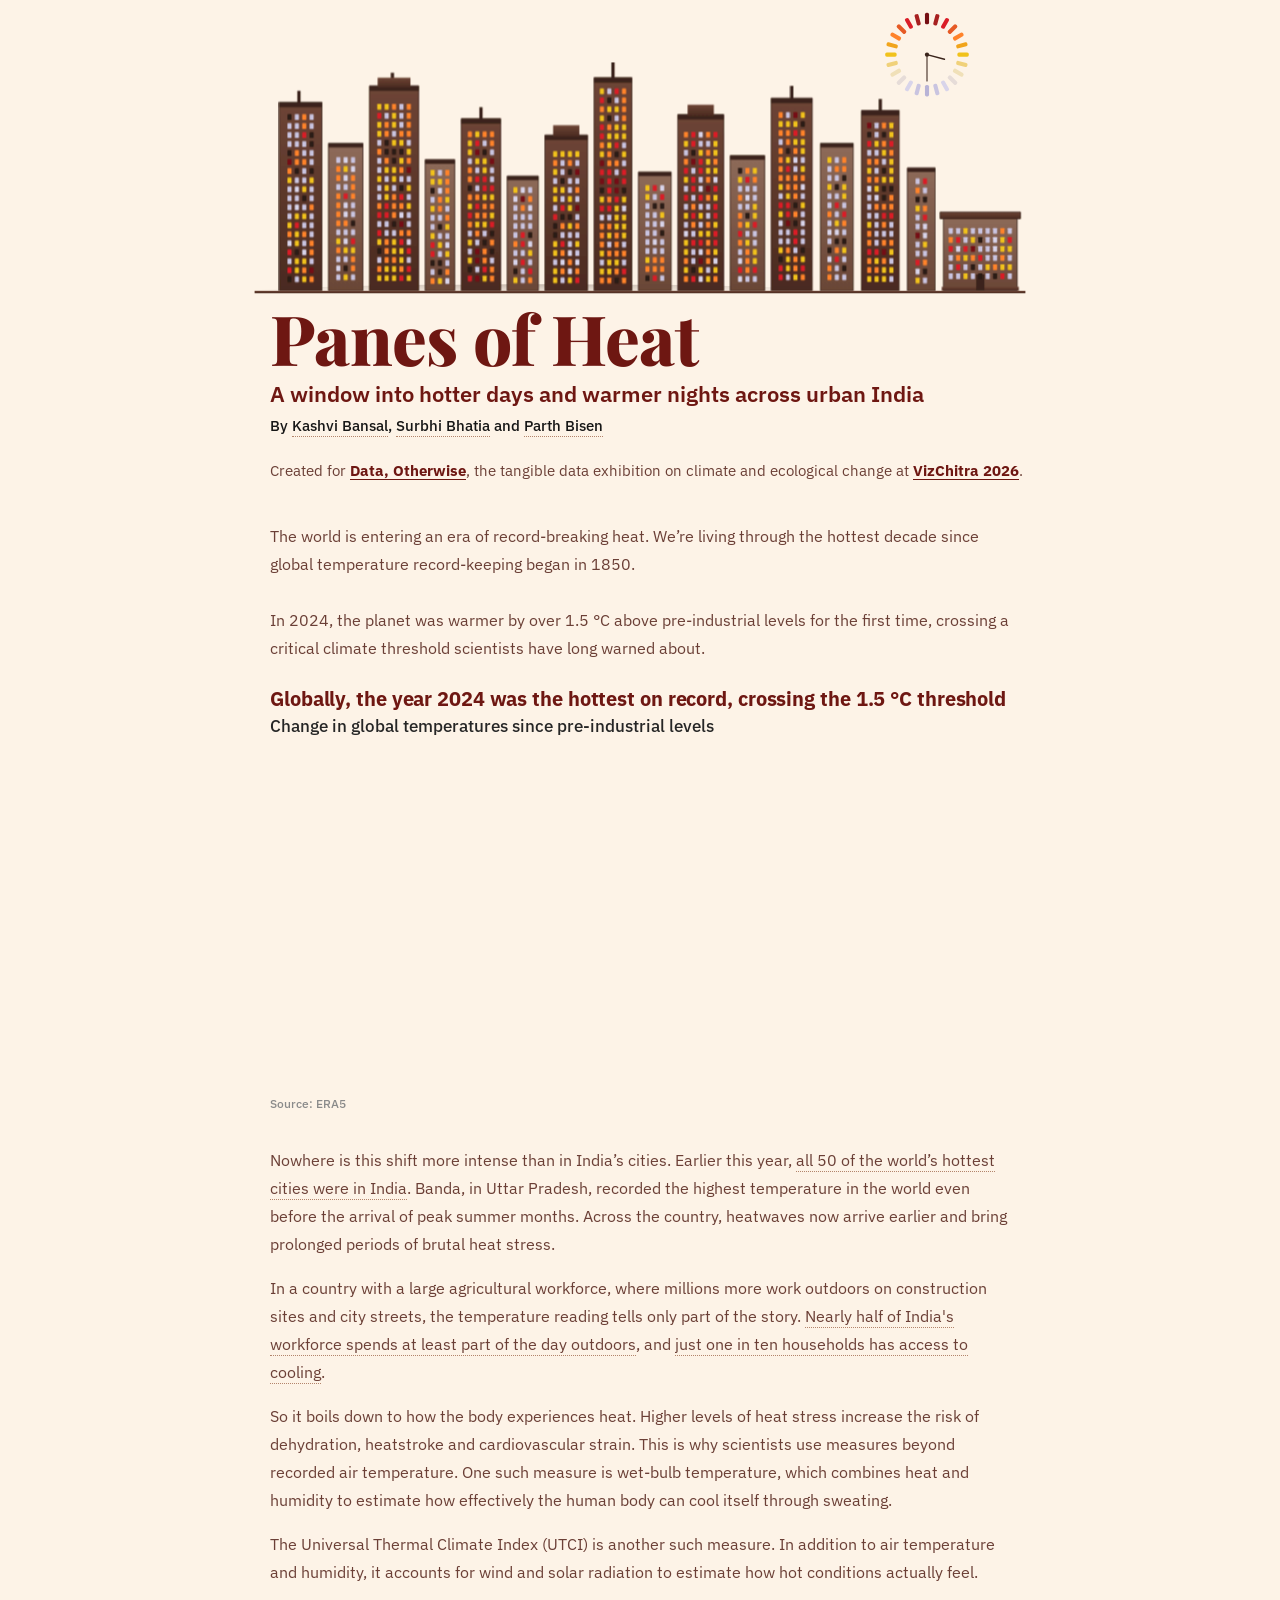
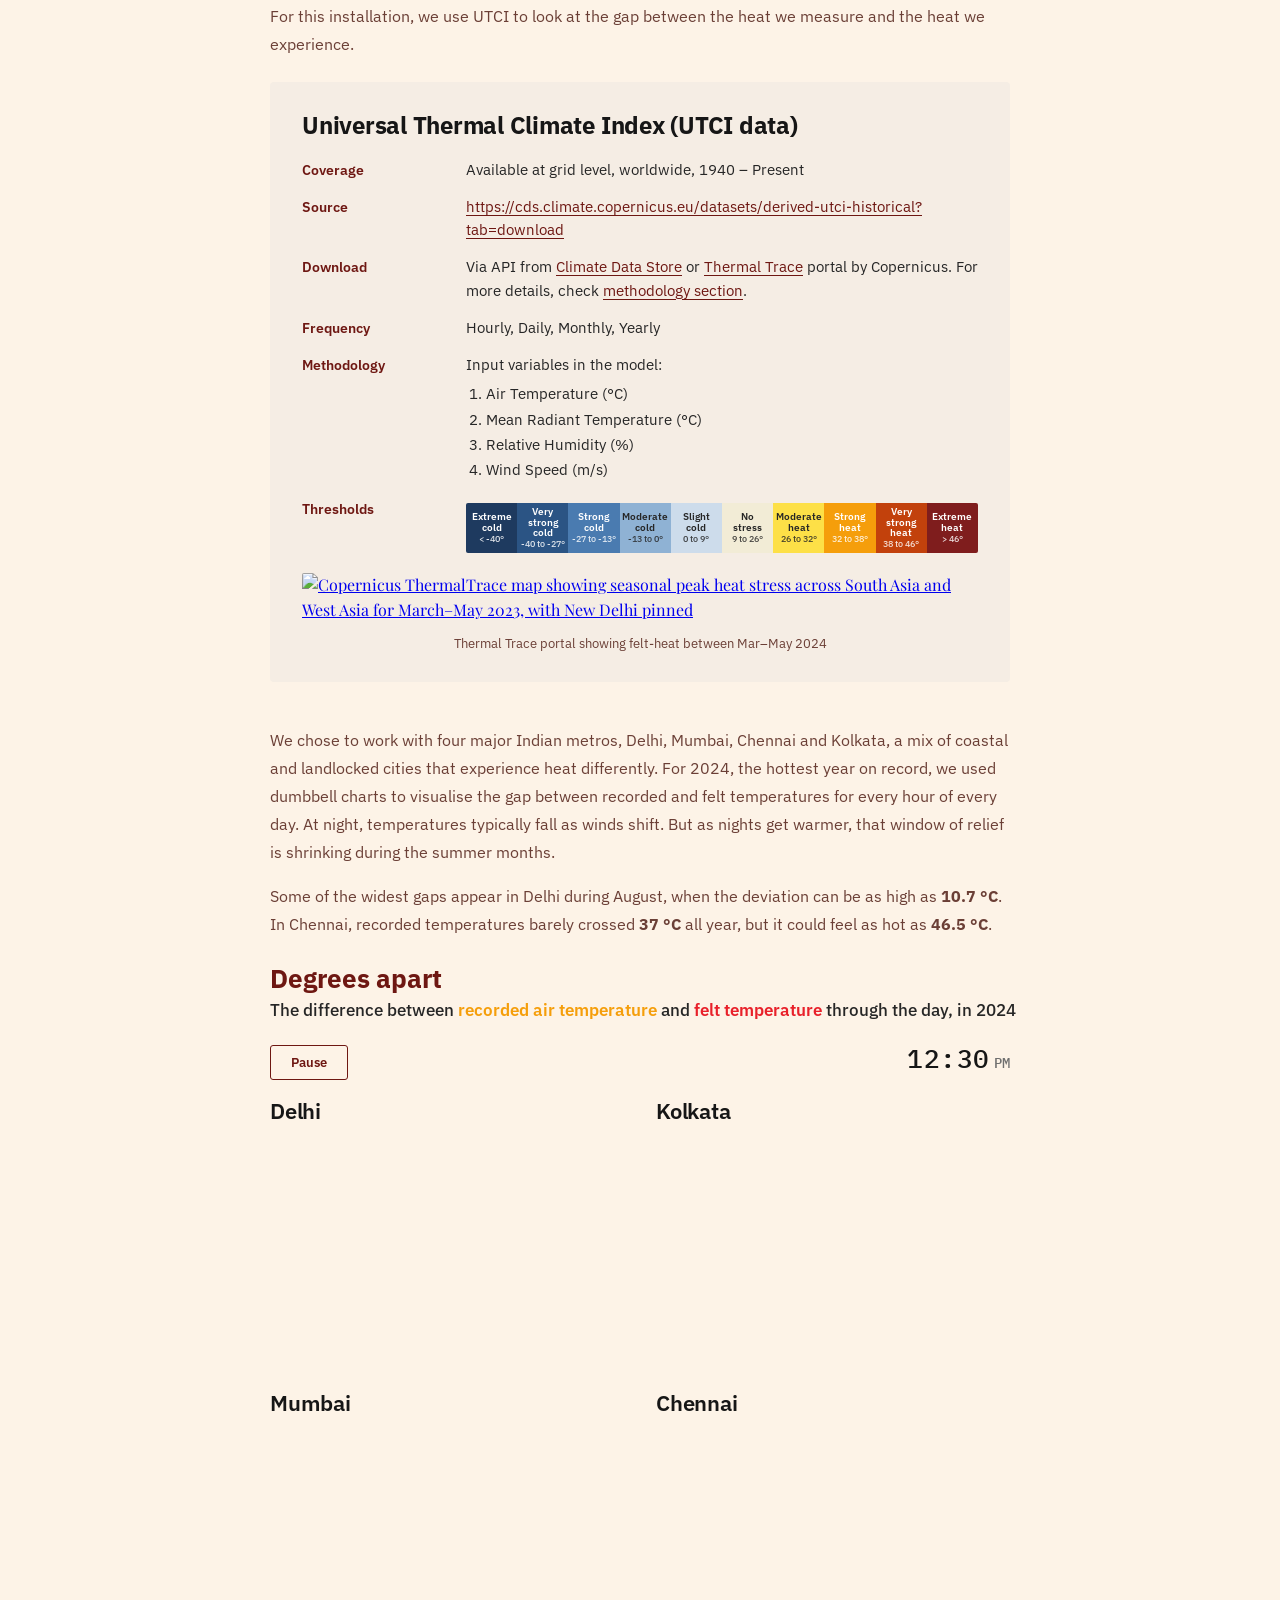
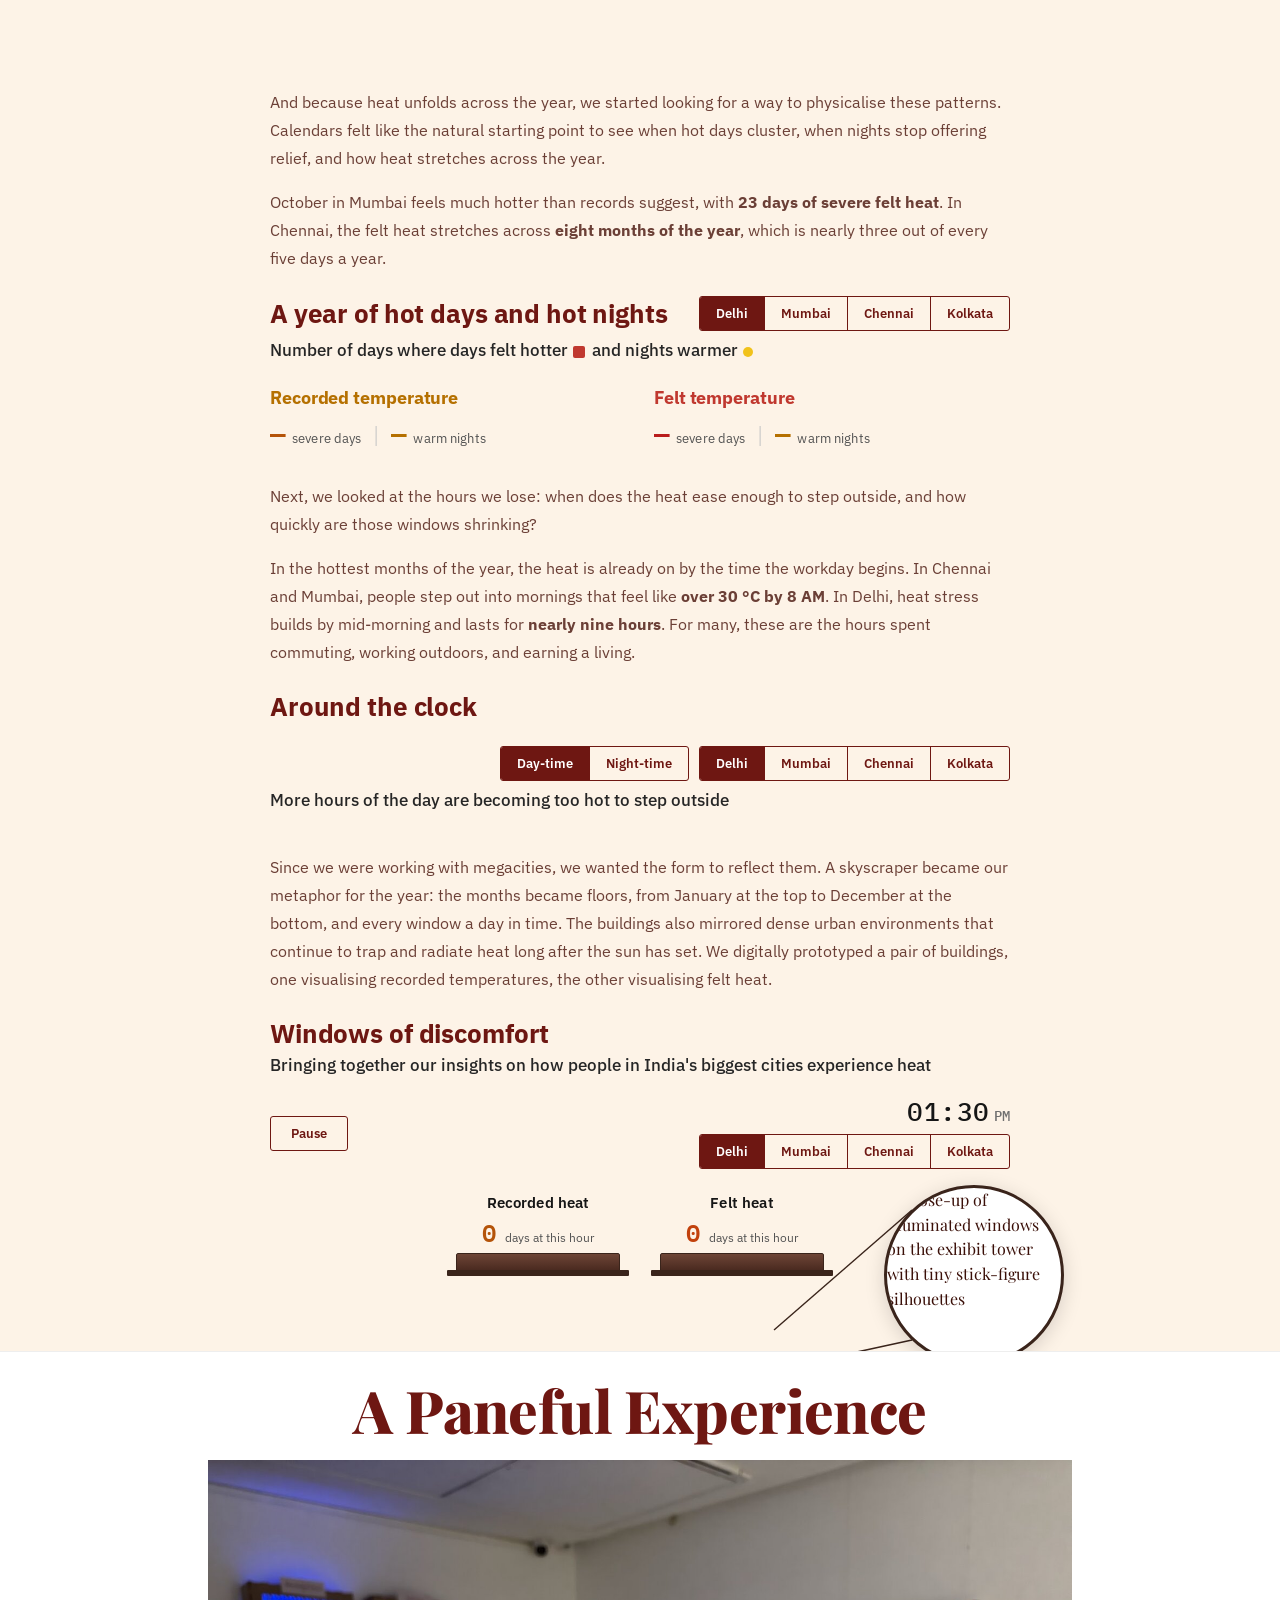
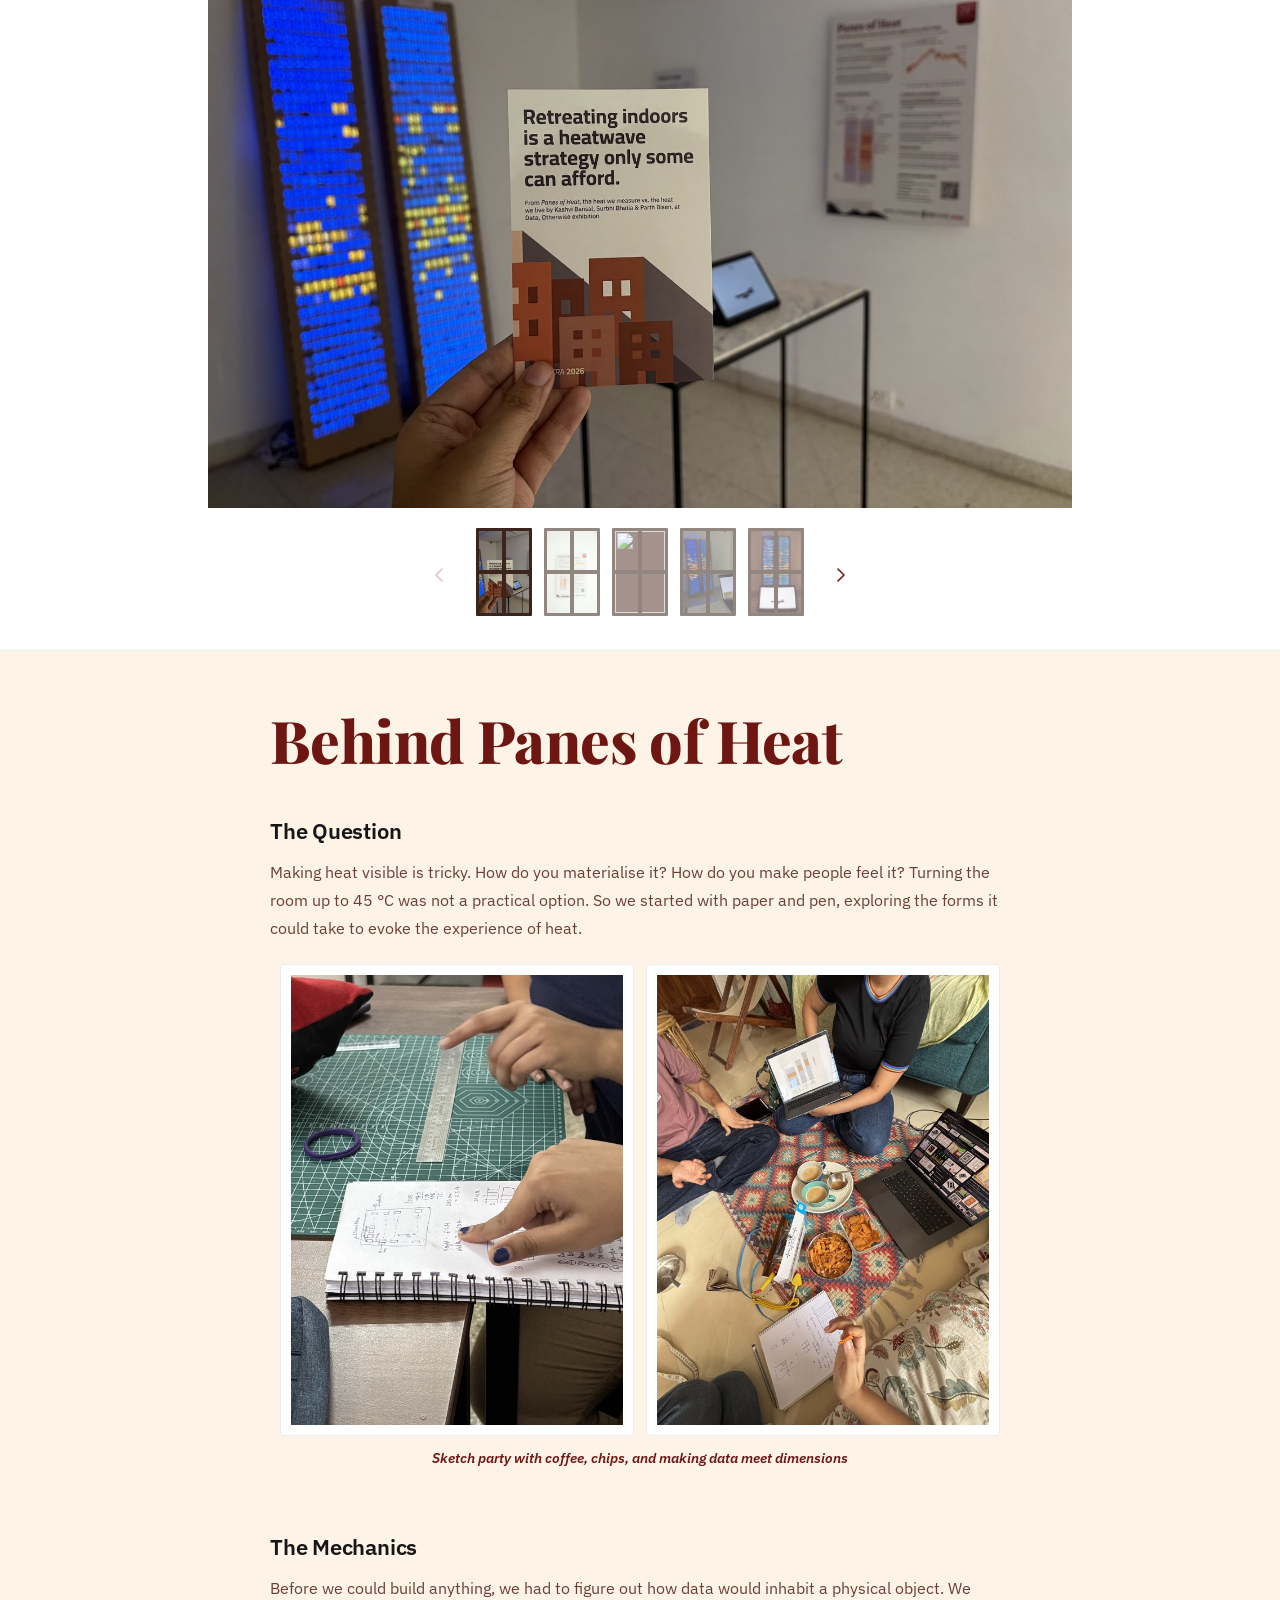
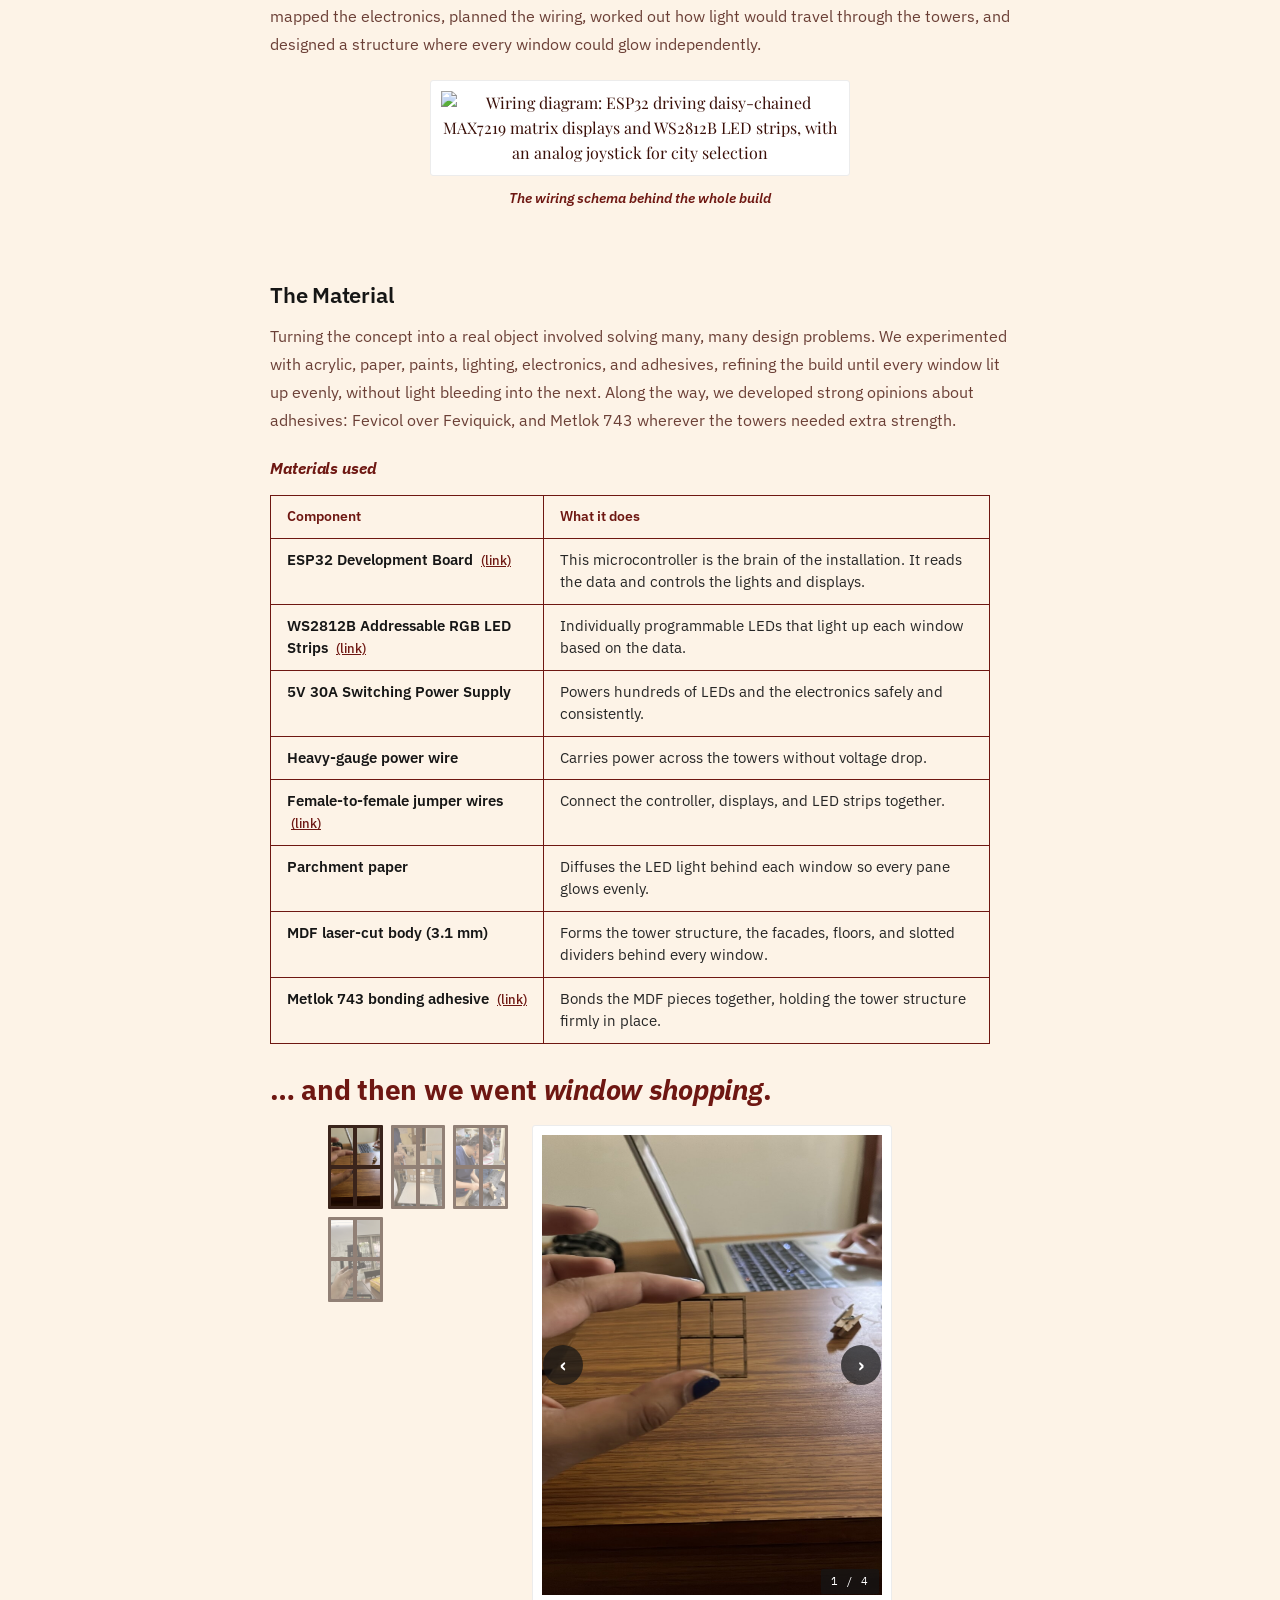
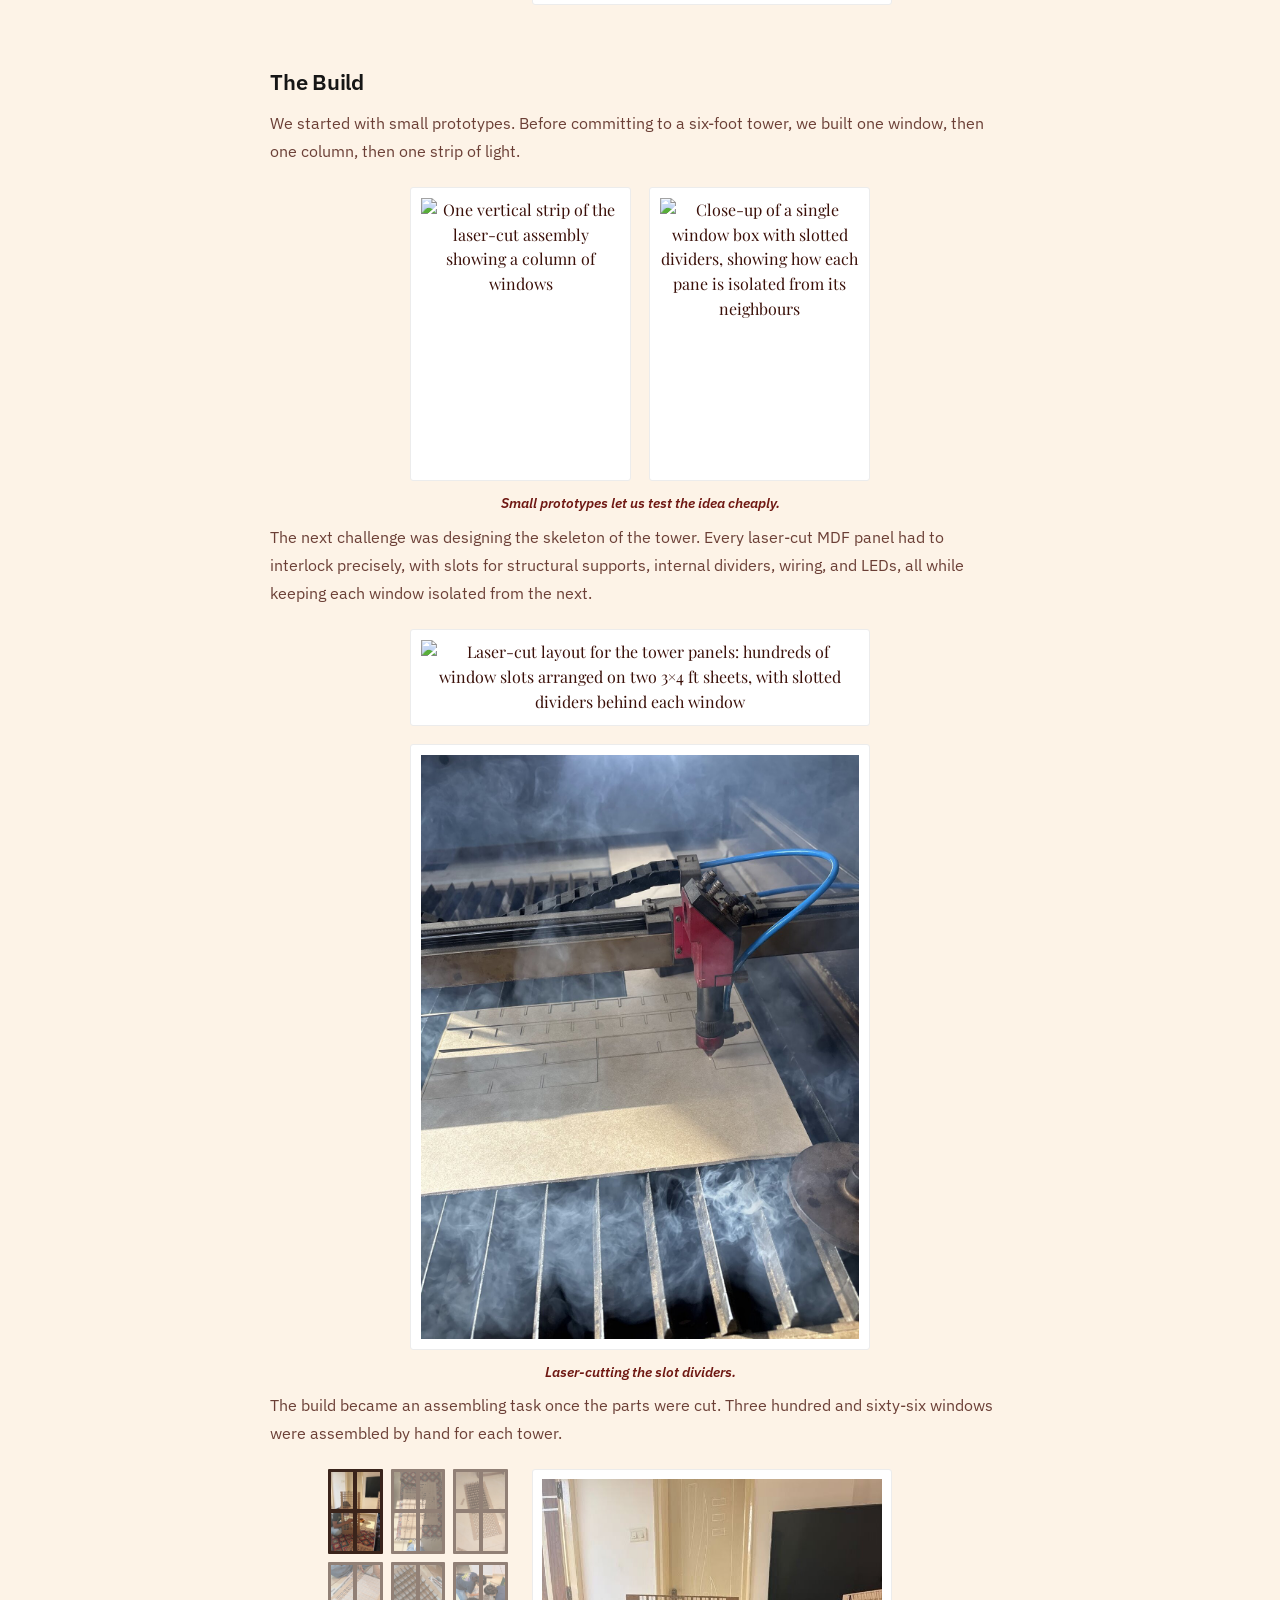
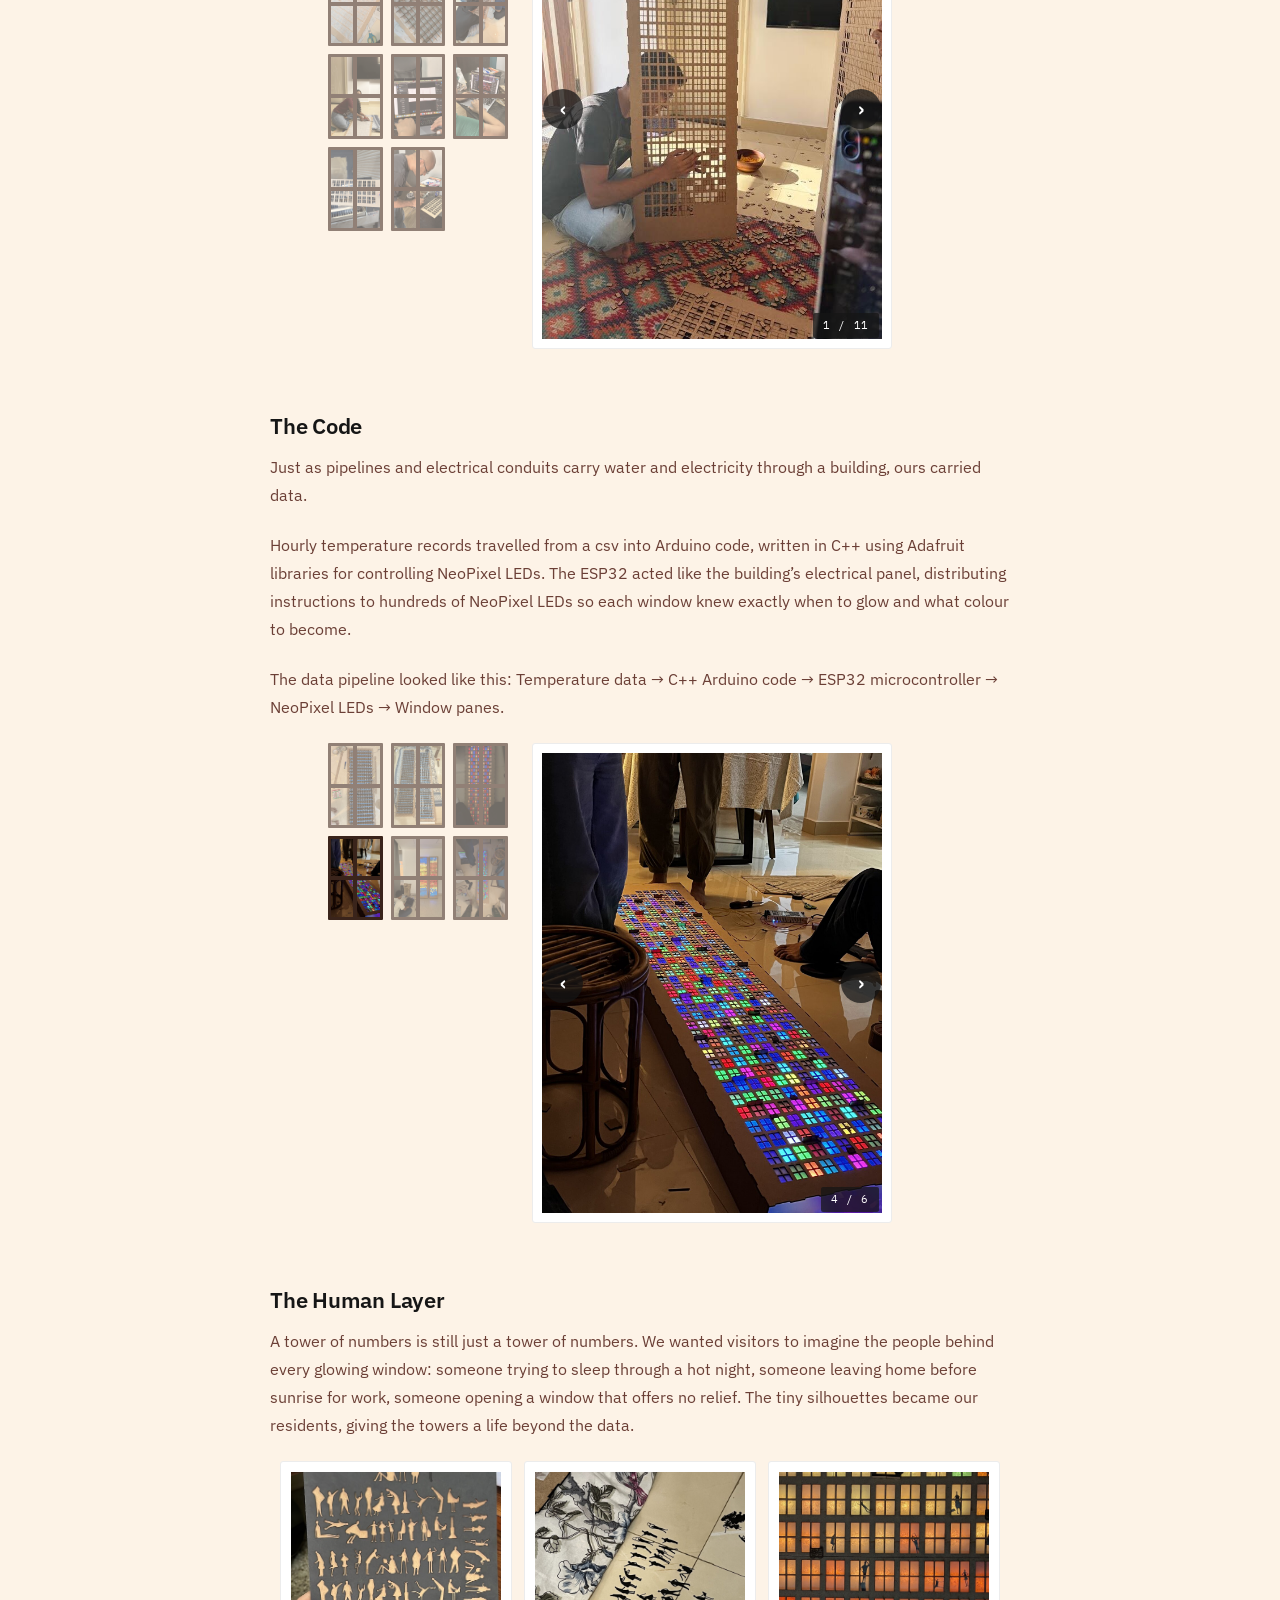
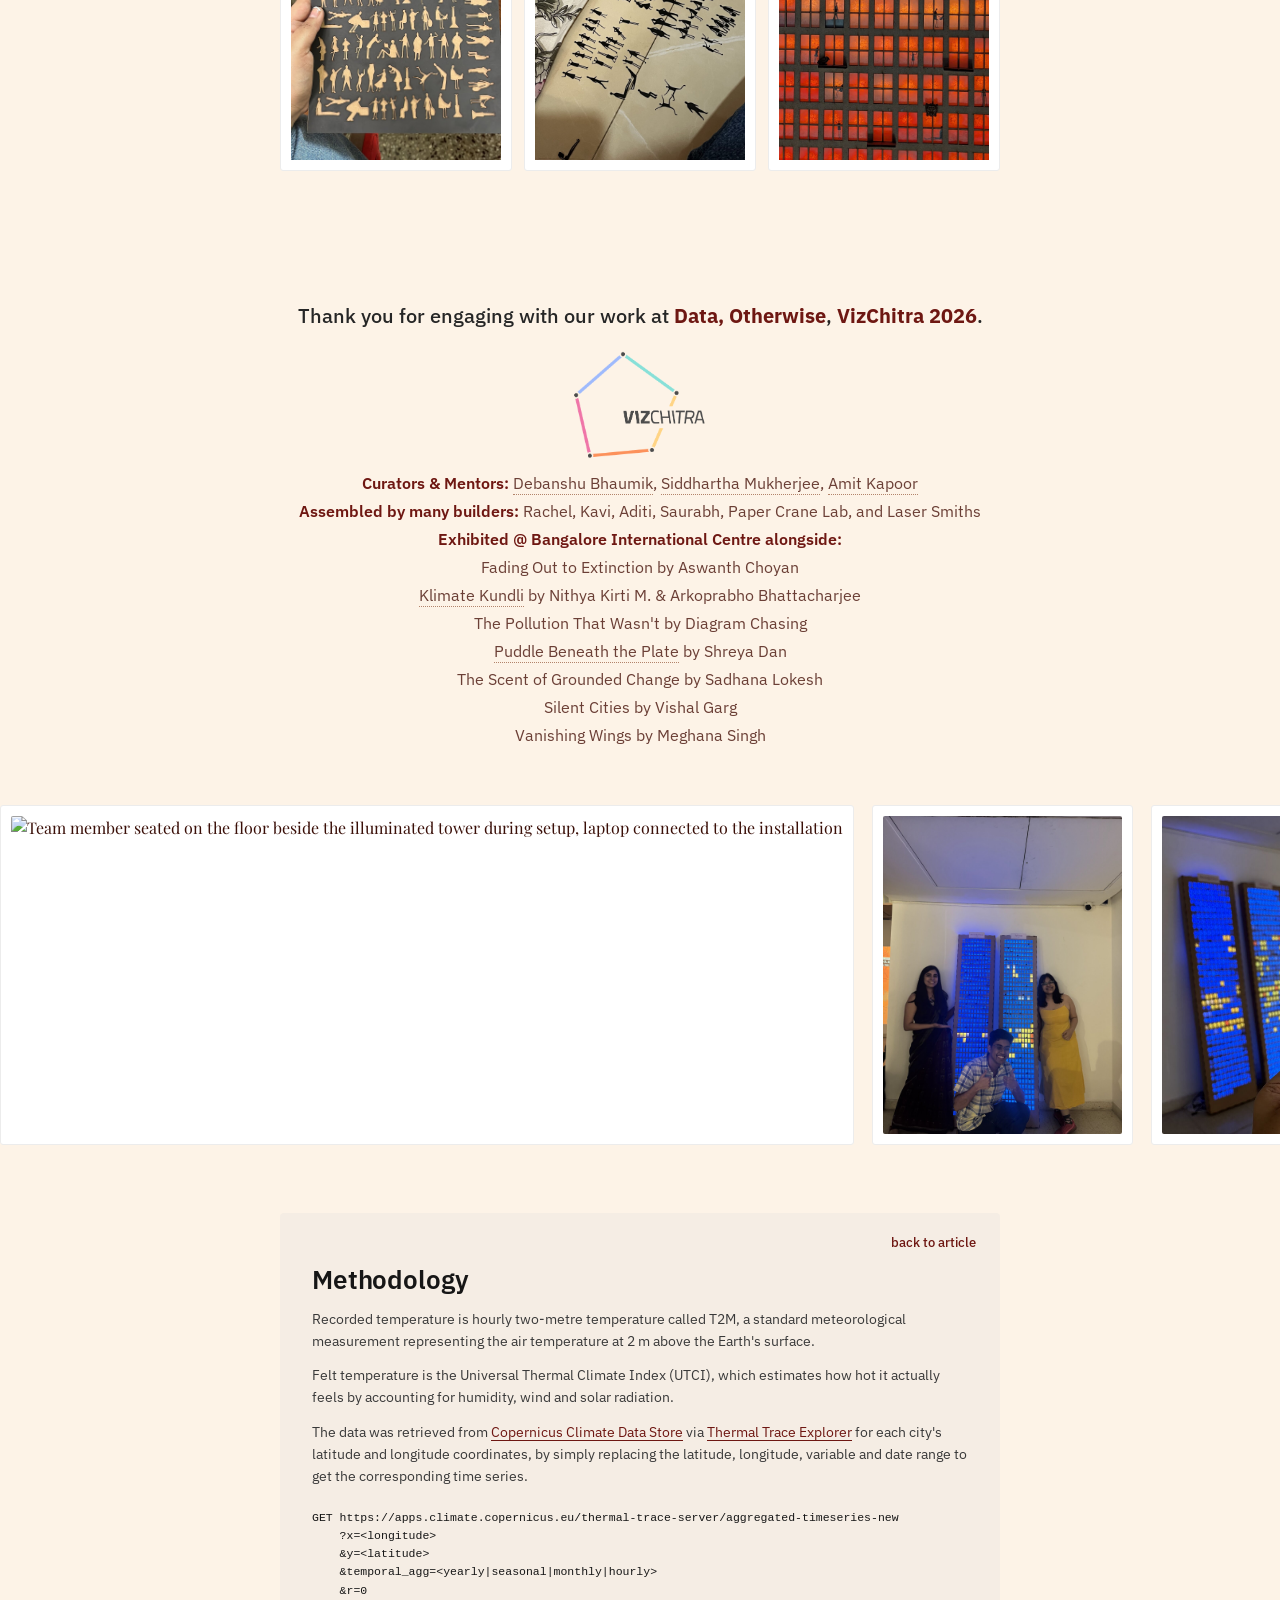
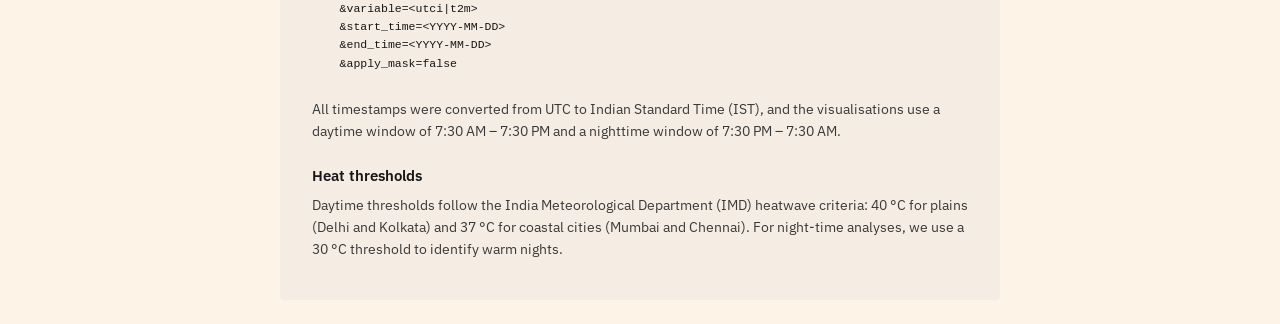
==== index.html @ 65fb9b2f "Revert "add base tag fallback for embedded hosting" This reverts commit 1633de99cc480f1b5f136531b76b" ====
<!DOCTYPE html>
<html lang="en">
<head>
<meta charset="UTF-8">
<meta name="viewport" content="width=device-width, initial-scale=1.0">
<title>Panes of Heat | Data, Otherwise @ VizChitra</title>
<meta name="description" content="A data installation offering a window into hotter days and warmer nights across urban India.">

<!-- Open Graph (Facebook, WhatsApp, LinkedIn) -->
<meta property="og:type" content="article">
<meta property="og:url" content="https://surbhi-bh.github.io/panes-of-heat/">
<meta property="og:title" content="Panes of Heat at Data, Otherwise | VizChitra 2026">
<meta property="og:description" content="A data installation offering a window into hotter days and warmer nights across urban India.">
<meta property="og:image" content="https://surbhi-bh.github.io/panes-of-heat/assets/social-card.jpg">
<meta property="og:image:width" content="1200">
<meta property="og:image:height" content="630">
<meta property="og:site_name" content="Panes of Heat">

<!-- Twitter / X -->
<meta name="twitter:card" content="summary_large_image">
<meta name="twitter:url" content="https://surbhi-bh.github.io/panes-of-heat/">
<meta name="twitter:title" content="Panes of Heat at Data, Otherwise | VizChitra 2026">
<meta name="twitter:description" content="A data installation offering a window into hotter days and warmer nights across urban India.">
<meta name="twitter:image" content="https://surbhi-bh.github.io/panes-of-heat/assets/social-card.jpg">

<link rel="icon" type="image/svg+xml" href="assets/favicon.svg">
<link rel="preconnect" href="https://fonts.googleapis.com">
<link rel="preconnect" href="https://fonts.gstatic.com" crossorigin>
<link href="https://fonts.googleapis.com/css2?family=IBM+Plex+Sans:wght@300;400;500;600;700;800&family=IBM+Plex+Mono:wght@400;500;600&family=Playfair+Display:wght@500;600;700;800;900&display=swap" rel="stylesheet">
<script src="https://d3js.org/d3.v7.min.js"></script>
<link rel="stylesheet" href="styles.css">
</head>
<body>
<div class="page-shell">
  <nav class="side-nav" aria-label="Contents">
    <ul class="nav-list">
      <li><a href="#view-findings" data-view="findings" class="nav-item nav-link active">Data Findings</a></li>
      <li><a href="#view-physicalisation" data-view="physicalisation" class="nav-item nav-link">Data Physicalisation</a></li>
      <li><a href="#view-fetching" data-view="fetching" class="nav-item nav-link">Data Fetching</a></li>
    </ul>
  </nav>

  <div class="container with-nav">
    <header class="hero-header">
      <svg class="hero-svg" viewBox="0 -20 1000 350" xmlns="http://www.w3.org/2000/svg" role="img" aria-label="Panes of heat — brown silhouette city skyline with lavender-and-warm window panes, and a clock of heat tiles on the right">
        <defs>
          <!-- Subtle hand-drawn wobble filter for building edges -->
          <filter id="handDrawn" x="-2%" y="-2%" width="104%" height="104%">
            <feTurbulence type="fractalNoise" baseFrequency="0.9" numOctaves="1" seed="4" result="noise"/>
            <feDisplacementMap in="SourceGraphic" in2="noise" scale="1.3"/>
          </filter>
          <!-- Building fill gradients: lighter top, richer/darker base -->
          <linearGradient id="bldDark" x1="0" y1="0" x2="0" y2="1">
            <stop offset="0"   stop-color="#6E4536"/>
            <stop offset="1"   stop-color="#4A2A20"/>
          </linearGradient>
          <linearGradient id="bldLight" x1="0" y1="0" x2="0" y2="1">
            <stop offset="0"   stop-color="#8E6B5A"/>
            <stop offset="1"   stop-color="#6A4636"/>
          </linearGradient>
          <!-- Soft ground shadow -->
          <radialGradient id="groundGlow" cx="0.5" cy="0" r="0.6">
            <stop offset="0" stop-color="#3A241B" stop-opacity="0.28"/>
            <stop offset="1" stop-color="#3A241B" stop-opacity="0"/>
          </radialGradient>
          <!-- Window pane sheen: subtle glossy overlay on each tile -->
          <linearGradient id="paneSheen" x1="0" y1="0" x2="0" y2="1">
            <stop offset="0" stop-color="#ffffff" stop-opacity="0.28"/>
            <stop offset="1" stop-color="#ffffff" stop-opacity="0"/>
          </linearGradient>
          <!-- clipPaths per building for masked window tiles -->
          <clipPath id="clipA"><rect x="60"  y="90"  width="52" height="230"/></clipPath>
          <clipPath id="clipB"><rect x="120" y="140" width="42" height="180"/></clipPath>
          <clipPath id="clipC"><rect x="170" y="70"  width="60" height="250"/></clipPath>
          <clipPath id="clipD"><rect x="238" y="160" width="36" height="160"/></clipPath>
          <clipPath id="clipE"><rect x="282" y="110" width="48" height="210"/></clipPath>
          <clipPath id="clipF"><rect x="338" y="180" width="38" height="140"/></clipPath>
          <clipPath id="clipG"><rect x="384" y="130" width="52" height="190"/></clipPath>
          <clipPath id="clipH"><rect x="444" y="60"  width="46" height="260"/></clipPath>
          <clipPath id="clipI"><rect x="498" y="175" width="40" height="145"/></clipPath>
          <clipPath id="clipJ"><rect x="546" y="105" width="56" height="215"/></clipPath>
          <clipPath id="clipK"><rect x="610" y="155" width="42" height="165"/></clipPath>
          <clipPath id="clipL"><rect x="660" y="85"  width="50" height="235"/></clipPath>
          <clipPath id="clipM"><rect x="720" y="140" width="40" height="180"/></clipPath>
          <clipPath id="clipN"><rect x="770" y="100" width="46" height="220"/></clipPath>
          <clipPath id="clipO"><rect x="826" y="170" width="34" height="150"/></clipPath>
          <!-- P: wider low-rise "regular" building (not a skyscraper) -->
          <clipPath id="clipP"><rect x="870" y="230" width="90" height="90"/></clipPath>
        </defs>

        <!-- Soft ground shadow beneath the skyline -->
        <ellipse cx="380" cy="322" rx="360" ry="10" fill="url(#groundGlow)"/>

        <!-- ==== CLOCK — small "sun" behind the buildings, floating high ==== -->
        <g id="rvClock" transform="translate(850 32)">
          <g id="rvClockTiles"></g>
          <line id="rvClockHour"   x1="0" y1="0" x2="0" y2="-22" stroke="#3A241B" stroke-width="1.8" stroke-linecap="round" transform="rotate(0)"/>
          <line id="rvClockMinute" x1="0" y1="0" x2="0" y2="-32" stroke="#3A241B" stroke-width="1.3" stroke-linecap="round" transform="rotate(180)"/>
          <circle cx="0" cy="0" r="2.6" fill="#3A241B" stroke="none"/>
        </g>

        <!-- ==== SKYLINE — 15 skyscrapers of varying heights ==== -->
        <g id="rvBuildings" stroke="#3A241B" stroke-width="1" stroke-linejoin="round" filter="url(#handDrawn)">
          <!-- A -->
          <rect x="60"  y="90"  width="52" height="230" fill="url(#bldDark)"/>
          <rect x="82"  y="76"  width="4"  height="16"  fill="#3A241B" stroke="none"/><!-- antenna -->
          <rect x="60"  y="90"  width="52" height="6"   fill="#3A241B" stroke="none"/>
          <g clip-path="url(#clipA)" data-windows="1" data-x0="60"  data-y0="90"  data-x1="112" data-y1="320" data-warmth="0.6"></g>

          <!-- B -->
          <rect x="120" y="140" width="42" height="180" fill="url(#bldLight)"/>
          <rect x="120" y="140" width="42" height="5"   fill="#3A241B" stroke="none"/>
          <g clip-path="url(#clipB)" data-windows="1" data-x0="120" data-y0="140" data-x1="162" data-y1="320" data-warmth="0.5"></g>

          <!-- C -->
          <rect x="170" y="70"  width="60" height="250" fill="url(#bldDark)"/>
          <rect x="196" y="54"  width="4"  height="18"  fill="#3A241B" stroke="none"/>
          <rect x="170" y="70"  width="60" height="6"   fill="#3A241B" stroke="none"/>
          <rect x="180" y="60"  width="40" height="12"  fill="url(#bldDark)" stroke="none"/><!-- stepped roof -->
          <g clip-path="url(#clipC)" data-windows="1" data-x0="170" data-y0="76"  data-x1="230" data-y1="320" data-warmth="0.75"></g>

          <!-- D -->
          <rect x="238" y="160" width="36" height="160" fill="url(#bldLight)"/>
          <rect x="238" y="160" width="36" height="5"   fill="#3A241B" stroke="none"/>
          <g clip-path="url(#clipD)" data-windows="1" data-x0="238" data-y0="160" data-x1="274" data-y1="320" data-warmth="0.45"></g>

          <!-- E -->
          <rect x="282" y="110" width="48" height="210" fill="url(#bldDark)"/>
          <rect x="304" y="96"  width="4"  height="16"  fill="#3A241B" stroke="none"/>
          <rect x="282" y="110" width="48" height="6"   fill="#3A241B" stroke="none"/>
          <g clip-path="url(#clipE)" data-windows="1" data-x0="282" data-y0="110" data-x1="330" data-y1="320" data-warmth="0.7"></g>

          <!-- F -->
          <rect x="338" y="180" width="38" height="140" fill="url(#bldLight)"/>
          <rect x="338" y="180" width="38" height="5"   fill="#3A241B" stroke="none"/>
          <g clip-path="url(#clipF)" data-windows="1" data-x0="338" data-y0="180" data-x1="376" data-y1="320" data-warmth="0.5"></g>

          <!-- G -->
          <rect x="384" y="130" width="52" height="190" fill="url(#bldDark)"/>
          <rect x="384" y="130" width="52" height="6"   fill="#3A241B" stroke="none"/>
          <rect x="394" y="118" width="32" height="14"  fill="url(#bldDark)" stroke="none"/>
          <g clip-path="url(#clipG)" data-windows="1" data-x0="384" data-y0="136" data-x1="436" data-y1="320" data-warmth="0.65"></g>

          <!-- H (tallest, center-ish) -->
          <rect x="444" y="60"  width="46" height="260" fill="url(#bldDark)"/>
          <rect x="465" y="42"  width="4"  height="20"  fill="#3A241B" stroke="none"/>
          <rect x="444" y="60"  width="46" height="6"   fill="#3A241B" stroke="none"/>
          <g clip-path="url(#clipH)" data-windows="1" data-x0="444" data-y0="60"  data-x1="490" data-y1="320" data-warmth="0.8"></g>

          <!-- I -->
          <rect x="498" y="175" width="40" height="145" fill="url(#bldLight)"/>
          <rect x="498" y="175" width="40" height="5"   fill="#3A241B" stroke="none"/>
          <g clip-path="url(#clipI)" data-windows="1" data-x0="498" data-y0="175" data-x1="538" data-y1="320" data-warmth="0.5"></g>

          <!-- J -->
          <rect x="546" y="105" width="56" height="215" fill="url(#bldDark)"/>
          <rect x="546" y="105" width="56" height="6"   fill="#3A241B" stroke="none"/>
          <rect x="558" y="93"  width="32" height="14"  fill="url(#bldDark)" stroke="none"/>
          <g clip-path="url(#clipJ)" data-windows="1" data-x0="546" data-y0="111" data-x1="602" data-y1="320" data-warmth="0.7"></g>

          <!-- K -->
          <rect x="610" y="155" width="42" height="165" fill="url(#bldLight)"/>
          <rect x="610" y="155" width="42" height="5"   fill="#3A241B" stroke="none"/>
          <g clip-path="url(#clipK)" data-windows="1" data-x0="610" data-y0="155" data-x1="652" data-y1="320" data-warmth="0.55"></g>

          <!-- L -->
          <rect x="660" y="85"  width="50" height="235" fill="url(#bldDark)"/>
          <rect x="683" y="70"  width="4"  height="16"  fill="#3A241B" stroke="none"/>
          <rect x="660" y="85"  width="50" height="6"   fill="#3A241B" stroke="none"/>
          <g clip-path="url(#clipL)" data-windows="1" data-x0="660" data-y0="85"  data-x1="710" data-y1="320" data-warmth="0.72"></g>

          <!-- M -->
          <rect x="720" y="140" width="40" height="180" fill="url(#bldLight)"/>
          <rect x="720" y="140" width="40" height="5"   fill="#3A241B" stroke="none"/>
          <g clip-path="url(#clipM)" data-windows="1" data-x0="720" data-y0="140" data-x1="760" data-y1="320" data-warmth="0.55"></g>

          <!-- N -->
          <rect x="770" y="100" width="46" height="220" fill="url(#bldDark)"/>
          <rect x="791" y="86"  width="4"  height="16"  fill="#3A241B" stroke="none"/>
          <rect x="770" y="100" width="46" height="6"   fill="#3A241B" stroke="none"/>
          <g clip-path="url(#clipN)" data-windows="1" data-x0="770" data-y0="100" data-x1="816" data-y1="320" data-warmth="0.68"></g>

          <!-- O -->
          <rect x="826" y="170" width="34" height="150" fill="url(#bldLight)"/>
          <rect x="826" y="170" width="34" height="5"   fill="#3A241B" stroke="none"/>
          <g clip-path="url(#clipO)" data-windows="1" data-x0="826" data-y0="170" data-x1="860" data-y1="320" data-warmth="0.5"></g>

          <!-- P: wider low-rise regular building (flat top, cornice, wider base) -->
          <rect x="870" y="230" width="90" height="90"  fill="url(#bldLight)"/>
          <!-- Cornice / roof band -->
          <rect x="866" y="224" width="98" height="8"   fill="url(#bldDark)"/>
          <!-- Base plinth -->
          <rect x="868" y="315" width="94" height="5"   fill="url(#bldDark)" stroke="none"/>
          <!-- Central doorway (small dark arch) -->
          <rect x="910" y="300" width="10" height="20"  fill="#3A241B" stroke="none"/>
          <g clip-path="url(#clipP)" data-windows="1" data-x0="870" data-y0="230" data-x1="960" data-y1="315" data-warmth="0.45"></g>
        </g>

        <!-- ==== GROUND LINE ==== -->
        <rect x="30" y="320" width="940" height="3" fill="url(#bldDark)"/>

        <script type="application/ecmascript"><![CDATA[
          (function(){
            // ---- Window pane palette (from reference: lavender base + warm tiles) ----
            var LAV_BASE = '#c9c4e0';
            var LAV_ALT  = '#d8d4ea';
            var WARM = ['#f1c21b','#ff832b','#da1e28','#750e13'];
            var LIGHTS_OFF = '#2a1a14';
            function paneColor(warmProb){
              // ~8% chance any pane is "lights off" regardless of warmth
              if (Math.random() < 0.08) return LIGHTS_OFF;
              if (Math.random() > warmProb) return Math.random() < 0.85 ? LAV_BASE : LAV_ALT;
              var r = Math.random();
              if (r < 0.4) return WARM[0];
              if (r < 0.75) return WARM[1];
              if (r < 0.95) return WARM[2];
              return WARM[3];
            }

            // ---- Draw window tiles inside each building silhouette ----
            // Fit a whole number of tile columns/rows into the building box, then
            // CENTER the grid horizontally and vertically so no tile gets cut off
            // and edge margins are equal on both sides.
            var groups = document.querySelectorAll('#rvBuildings [data-windows]');
            groups.forEach(function(gEl){
              var x0 = +gEl.dataset.x0, y0 = +gEl.dataset.y0;
              var x1 = +gEl.dataset.x1, y1 = +gEl.dataset.y1;
              var warmth = +gEl.dataset.warmth;
              var tileW = 5, tileH = 7, gap = 4;
              // Inner padding from silhouette edges (accounts for roof stripe & outline)
              var padX = 6, padTop = 12, padBot = 8;
              var innerW = (x1 - x0) - padX * 2;
              var innerH = (y1 - y0) - padTop - padBot;
              // How many whole tiles fit?
              var cols = Math.max(1, Math.floor((innerW + gap) / (tileW + gap)));
              var rows = Math.max(1, Math.floor((innerH + gap) / (tileH + gap)));
              // Actual grid extent
              var gridW = cols * tileW + (cols - 1) * gap;
              var gridH = rows * tileH + (rows - 1) * gap;
              // Center the grid within the inner area
              var startX = x0 + padX + (innerW - gridW) / 2;
              var startY = y0 + padTop + (innerH - gridH) / 2;
              for (var r = 0; r < rows; r++) {
                for (var c = 0; c < cols; c++) {
                  var rect = document.createElementNS('http://www.w3.org/2000/svg','rect');
                  rect.setAttribute('x', (startX + c * (tileW + gap)).toFixed(1));
                  rect.setAttribute('y', (startY + r * (tileH + gap)).toFixed(1));
                  rect.setAttribute('width', tileW);
                  rect.setAttribute('height', tileH);
                  rect.setAttribute('rx', 0.6);
                  rect.setAttribute('fill', paneColor(warmth));
                  rect.setAttribute('stroke', 'none');
                  rect.dataset.warmth = warmth;
                  rect.style.transition = 'fill 0.6s ease';
                  gEl.appendChild(rect);
                }
              }
            });

            // ---- Shimmer: recolor a fraction of panes on a fast-ish tick ----
            var allPanes = document.querySelectorAll('#rvBuildings [data-windows] rect');
            setInterval(function(){
              var n = allPanes.length;
              var count = Math.max(4, Math.floor(n * 0.06));
              for (var i = 0; i < count; i++) {
                var p = allPanes[Math.floor(Math.random() * n)];
                var w = +p.dataset.warmth;
                p.setAttribute('fill', paneColor(w));
              }
            }, 900);

            // ---- 24 heat-tile ring around the clock ----
            var g = document.getElementById('rvClockTiles');
            if (!g) return;
            // Ordered gradient tint: cool lavender at bottom, warming smoothly
            // up through peach/yellow/orange to deepest maroon at top, then
            // descending back through orange/yellow/peach to lavender.
            // Same palette family as the buildings — just tinted, not split half/half.
            var clockPalette = [
              // 12 o'clock = index 0 (top, hottest)
              '#750e13','#a72020','#da1e28','#e65a25',
              '#ff832b','#f1a41b','#f1c21b','#f0d17a',
              '#f0e0b8','#e6dcd8','#d8d4ea','#c9c4e0',
              // 6 o'clock = coolest
              '#b8b3d6','#c9c4e0','#d8d4ea','#e6dcd8',
              '#f0e0b8','#f0d17a','#f1c21b','#f1a41b',
              '#ff832b','#e65a25','#da1e28','#a72020'
            ];
            var R = 44, tW = 5, tH = 14;
            for (var i = 0; i < 24; i++) {
              var angle = (i / 24) * Math.PI * 2 - Math.PI/2;
              var cx = Math.cos(angle) * R;
              var cy = Math.sin(angle) * R;
              var rect = document.createElementNS('http://www.w3.org/2000/svg','rect');
              rect.setAttribute('x', (cx - tW/2).toFixed(2));
              rect.setAttribute('y', (cy - tH/2).toFixed(2));
              rect.setAttribute('width', tW);
              rect.setAttribute('height', tH);
              rect.setAttribute('rx', 2);
              rect.setAttribute('fill', clockPalette[i]);
              rect.setAttribute('transform', 'rotate(' + ((i/24)*360) + ' ' + cx.toFixed(2) + ' ' + cy.toFixed(2) + ')');
              g.appendChild(rect);
            }

            // ---- Independent header clock tick (12:30, 1:30, 2:30, ...) ----
            var hh = document.getElementById('rvClockHour');
            var mm = document.getElementById('rvClockMinute');
            if (mm) mm.setAttribute('transform', 'rotate(' + (30 * 6) + ')');
            var hour = 12;
            function drawHands(){
              var hourAngle = ((hour % 12) * 30) + (30 * 0.5);
              if (hh) hh.setAttribute('transform', 'rotate(' + hourAngle + ')');
            }
            drawHands();
            setInterval(function(){ hour = (hour + 1) % 24; drawHands(); }, 1200);
          })();
        ]]></script>
      </svg>

      <h1 class="hero-title">Panes of Heat</h1>
      <p class="hero-tagline">A window into hotter days and warmer nights across urban India</p>
      <p class="hero-byline">By <a href="https://kashvibansal.blog/" target="_blank" rel="noopener">Kashvi Bansal</a>, <a href="https://surbhibhatia.com" target="_blank" rel="noopener">Surbhi Bhatia</a> and <a href="https://www.linkedin.com/in/pbisen/" target="_blank" rel="noopener">Parth&nbsp;Bisen</a></p>
      <p class="hero-credit">Created for <strong><a href="https://vizchitra.com/2026/exhibition" target="_blank" rel="noopener">Data, Otherwise</a></strong>, the tangible data exhibition on <span class="nowrap">climate and ecological change</span> at <strong><a href="https://vizchitra.com/2026" target="_blank" rel="noopener">VizChitra&nbsp;2026</a></strong>.</p>
    </header>

    <section class="view active" id="view-findings" data-view="findings">
      <section class="warming-section anchor-target" id="warming-anchor">
        <p class="warming-lede" id="bodyStartAnchor">The world is entering an era of record-breaking heat. We&rsquo;re living through the hottest decade since global temperature record-keeping began in 1850.<br><br>In 2024, the planet was warmer by over 1.5&nbsp;°C above pre-industrial levels for the first time, crossing a critical climate threshold scientists have long warned about.</p>
        <div id="warmingChartWrap" class="warming-chart-wrap">
          <h3 class="warming-chart-title">Globally, the year 2024 was the hottest on record, crossing the 1.5&nbsp;°C threshold</h3>
          <p class="warming-chart-subtitle">Change in global temperatures since pre-industrial levels</p>
          <div class="warming-tooltip" id="warmingTooltip"></div>
          <svg id="warmingChart" viewBox="0 0 900 420" preserveAspectRatio="xMidYMid meet"></svg>
          <p class="chart-source">Source: ERA5</p>
        </div>
      </section>

      <p class="story-para" id="thermoStartAnchor">Nowhere is this shift more intense than in India&rsquo;s cities. Earlier this year, <a href="https://edition.cnn.com/2026/05/11/climate/50-hottest-cities-aqi-india-heatwave" target="_blank" rel="noopener">all 50 of the world&rsquo;s hottest cities were in India</a>. Banda, in Uttar Pradesh, recorded the highest temperature in the world even before the arrival of peak summer months. Across the country, heatwaves now arrive earlier and bring prolonged periods of brutal heat stress.</p>

      <p class="story-para">In a country with a large agricultural workforce, where millions more work outdoors on construction sites and city streets, the temperature reading tells only part of the story. <a href="https://www.hindustantimes.com/india-news/49-of-indian-workers-are-employed-outdoors-in-scorching-heat-101651514183004.html" target="_blank" rel="noopener">Nearly half of India's workforce spends at least part of the day outdoors</a>, and <a href="https://www.theguardian.com/world/2023/dec/05/india-unstoppable-need-air-conditioners" target="_blank" rel="noopener">just one in ten households has access to cooling</a>.</p>

      <p class="story-para">So it boils down to how the body experiences heat. Higher levels of heat stress increase the risk of dehydration, heatstroke and cardiovascular strain. This is why scientists use measures beyond recorded air temperature. One such measure is wet-bulb temperature, which combines heat and humidity to estimate how effectively the human body can cool itself through sweating.</p>

      <p class="story-para">The Universal Thermal Climate Index (UTCI) is another such measure. In addition to air temperature and humidity, it accounts for wind and solar radiation to estimate how hot conditions actually feel.</p>

      <p class="story-para">For this installation, we use UTCI to look at the gap between the heat we measure and the heat we experience.</p>

      <div class="utci-box" id="utci-box">
        <div class="utci-box-title">Universal Thermal Climate Index (UTCI data)</div>
        <dl class="utci-meta">
          <dt>Coverage</dt>
          <dd>Available at grid level, worldwide, 1940 &ndash; Present</dd>

          <dt>Source</dt>
          <dd><a href="https://cds.climate.copernicus.eu/datasets/derived-utci-historical?tab=download" target="_blank" rel="noopener">https://cds.climate.copernicus.eu/datasets/derived-utci-historical?tab=download</a></dd>

          <dt>Download</dt>
          <dd>Via API from <a href="https://cds.climate.copernicus.eu/datasets/derived-utci-historical?tab=download" target="_blank" rel="noopener">Climate Data Store</a> or <a href="https://thermaltrace.climate.copernicus.eu/" target="_blank" rel="noopener">Thermal Trace</a> portal by Copernicus. For more details, check <a href="#view-fetching">methodology section</a>.</dd>

          <dt>Frequency</dt>
          <dd>Hourly, Daily, Monthly, Yearly</dd>

          <dt>Methodology</dt>
          <dd>
            Input variables in the model:
            <ol class="utci-inputs">
              <li>Air Temperature (&deg;C)</li>
              <li>Mean Radiant Temperature (&deg;C)</li>
              <li>Relative Humidity (%)</li>
              <li>Wind Speed (m/s)</li>
            </ol>
          </dd>

          <dt>Thresholds</dt>
          <dd class="utci-bands-cell">
            <div class="utci-strip" aria-label="UTCI thermal-stress thresholds from extreme cold to extreme heat">
              <div class="utci-strip-bar">
                <span class="utci-band c5"><span class="ub-label">Extreme cold</span><span class="ub-range">&lt; -40°</span></span>
                <span class="utci-band c4"><span class="ub-label">Very strong cold</span><span class="ub-range">-40 to -27°</span></span>
                <span class="utci-band c3"><span class="ub-label">Strong cold</span><span class="ub-range">-27 to -13°</span></span>
                <span class="utci-band c2"><span class="ub-label">Moderate cold</span><span class="ub-range">-13 to 0°</span></span>
                <span class="utci-band c1"><span class="ub-label">Slight cold</span><span class="ub-range">0 to 9°</span></span>
                <span class="utci-band b1"><span class="ub-label">No stress</span><span class="ub-range">9 to 26°</span></span>
                <span class="utci-band b2"><span class="ub-label">Moderate heat</span><span class="ub-range">26 to 32°</span></span>
                <span class="utci-band b3"><span class="ub-label">Strong heat</span><span class="ub-range">32 to 38°</span></span>
                <span class="utci-band b4"><span class="ub-label">Very strong heat</span><span class="ub-range">38 to 46°</span></span>
                <span class="utci-band b5"><span class="ub-label">Extreme heat</span><span class="ub-range">&gt; 46°</span></span>
              </div>
            </div>
          </dd>
        </dl>

        <figure class="thermal-figure">
          <a href="https://thermaltrace.climate.copernicus.eu/?agg=daily&anomaly=false&date=2024-01-01&heat=true&lat=28.63&lng=77.15&variable=utci_daily_max_cat" target="_blank" rel="noopener">
            <img src="assets/thermal-trace.png" alt="Copernicus ThermalTrace map showing seasonal peak heat stress across South Asia and West Asia for March–May 2023, with New Delhi pinned">
          </a>
          <figcaption>Thermal Trace portal showing felt-heat between Mar&ndash;May&nbsp;2024</figcaption>
        </figure>
      </div>

      <p class="story-para">We chose to work with four major Indian metros, Delhi, Mumbai, Chennai and Kolkata, a mix of coastal and landlocked cities that experience heat differently. For 2024, the hottest year on record, we used dumbbell charts to visualise the gap between recorded and felt temperatures for every hour of every day. At night, temperatures typically fall as winds shift. But as nights get warmer, that window of relief is shrinking during the summer months.</p>

      <p class="story-para">Some of the widest gaps appear in Delhi during August, when the deviation can be as high as <strong>10.7&nbsp;°C</strong>. In Chennai, recorded temperatures barely crossed <strong>37&nbsp;°C</strong> all year, but it could feel as hot as <strong>46.5&nbsp;°C</strong>.</p>

      <section class="panes-section anchor-target" id="panes-anchor">
        <h3 class="panes-title">Degrees apart</h3>
        <p class="panes-subtitle">The difference between <span class="panes-hl recorded">recorded air temperature</span> and <span class="panes-hl felt">felt temperature</span> through the day, in 2024</p>

        <div class="panes-controls">
          <div class="panes-controls-left">
            <button class="play-btn" id="playBtn">Pause</button>
          </div>
          <div class="panes-controls-right">
            <div class="clock-block">
              <div class="clock-digital" id="clockDigital">12:30<span class="ampm">PM</span></div>
            </div>
            <div class="city-toggle panes-city-toggle" id="panesCityToggle">
              <button data-city="delhi" class="active">Delhi</button>
              <button data-city="mumbai">Mumbai</button>
              <button data-city="chennai">Chennai</button>
              <button data-city="kolkata">Kolkata</button>
            </div>
          </div>
        </div>

        <div class="panes-grid" id="panesGrid">
          <div class="pane-card"><div class="pane-card-title">Delhi</div><svg class="pane-svg" data-city="delhi" viewBox="0 0 520 320" preserveAspectRatio="xMidYMid meet"></svg></div>
          <div class="pane-card"><div class="pane-card-title">Kolkata</div><svg class="pane-svg" data-city="kolkata" viewBox="0 0 520 320" preserveAspectRatio="xMidYMid meet"></svg></div>
          <div class="pane-card"><div class="pane-card-title">Mumbai</div><svg class="pane-svg" data-city="mumbai" viewBox="0 0 520 320" preserveAspectRatio="xMidYMid meet"></svg></div>
          <div class="pane-card"><div class="pane-card-title">Chennai</div><svg class="pane-svg" data-city="chennai" viewBox="0 0 520 320" preserveAspectRatio="xMidYMid meet"></svg></div>
        </div>
      </section>

      <p class="story-para">And because heat unfolds across the year, we started looking for a way to physicalise these patterns. Calendars felt like the natural starting point to see when hot days cluster, when nights stop offering relief, and how heat stretches across the year.</p>

      <p class="story-para">October in Mumbai feels much hotter than records suggest, with <strong>23 days of severe felt heat</strong>. In Chennai, the felt heat stretches across <strong>eight months of the year</strong>, which is nearly three out of every five days a year.</p>

      <section class="insight-section anchor-target" id="insight-1">
        <div class="title-with-toggle">
          <h3 class="insight-title">A year of hot days and hot nights</h3>
          <div class="city-toggle" id="calCityToggle">
            <button data-city="delhi" class="active">Delhi</button>
            <button data-city="mumbai">Mumbai</button>
            <button data-city="chennai">Chennai</button>
            <button data-city="kolkata">Kolkata</button>
          </div>
        </div>
        <p class="insight-subtitle">Number of days where days felt hotter <span class="inline-swatch red" aria-hidden="true"></span> and nights warmer <span class="inline-swatch yellow" aria-hidden="true"></span></p>
        <!-- Mobile-only: swipe/toggle between the two panels -->
        <div class="city-toggle cal-mode-toggle" id="calModeToggle">
          <button data-mode="t2m" class="active">Recorded</button>
          <button data-mode="utci">Felt</button>
        </div>
        <div class="cal-grid-2">
          <div class="cal-panel t2m">
            <div class="cal-panel-title">Recorded temperature</div>
            <div class="cal-stat-row">
              <span class="cal-stat">
                <span class="cal-stat-num t2m" id="calCountT2M">—</span>
                <span class="cal-stat-lbl">severe days</span>
              </span>
              <span class="cal-stat-sep">|</span>
              <span class="cal-stat">
                <span class="cal-stat-num night" id="calCountT2MNight">—</span>
                <span class="cal-stat-lbl">warm nights</span>
              </span>
            </div>
            <div class="cal-months" id="calMonthsT2M"></div>
          </div>
          <div class="cal-panel utci">
            <div class="cal-panel-title">Felt temperature</div>
            <div class="cal-stat-row">
              <span class="cal-stat">
                <span class="cal-stat-num utci" id="calCountUTCI">—</span>
                <span class="cal-stat-lbl">severe days</span>
              </span>
              <span class="cal-stat-sep">|</span>
              <span class="cal-stat">
                <span class="cal-stat-num night" id="calCountUTCINight">—</span>
                <span class="cal-stat-lbl">warm nights</span>
              </span>
            </div>
            <div class="cal-months" id="calMonthsUTCI"></div>
          </div>
        </div>
      </section>

      <p class="story-para">Next, we looked at the hours we lose: when does the heat ease enough to step outside, and how quickly are those windows shrinking?</p>

      <p class="story-para">In the hottest months of the year, the heat is already on by the time the workday begins. In Chennai and Mumbai, people step out into mornings that feel like <strong>over 30&nbsp;°C by 8 AM</strong>. In Delhi, heat stress builds by mid-morning and lasts for <strong>nearly nine hours</strong>. For many, these are the hours spent commuting, working outdoors, and earning a living.</p>

      <section class="insight-section anchor-target" id="insight-2">
        <div class="title-with-toggle">
          <h3 class="insight-title">Around the clock</h3>
          <div class="chart-controls-cluster">
            <div class="city-toggle" id="clockHalfdayToggle">
              <button data-half="day" class="active">Day-time</button>
              <button data-half="night">Night-time</button>
            </div>
            <div class="city-toggle" id="clockCityToggle">
              <button data-city="delhi" class="active">Delhi</button>
              <button data-city="mumbai">Mumbai</button>
              <button data-city="chennai">Chennai</button>
              <button data-city="kolkata">Kolkata</button>
            </div>
          </div>
        </div>
        <p class="insight-subtitle">More hours of the day are becoming too hot to step outside</p>
        <div class="clocks-grid" id="clocksHeatStretch"></div>
      </section>

      <p class="story-para">Since we were working with megacities, we wanted the form to reflect them. A skyscraper became our metaphor for the year: the months became floors, from January at the top to December at the bottom, and every window a day in time. The buildings also mirrored dense urban environments that continue to trap and radiate heat long after the sun has set. We digitally prototyped a pair of buildings, one visualising recorded temperatures, the other visualising felt heat.</p>

      <section class="insight-section anchor-target" id="insight-windows">
        <h3 class="insight-title">Windows of discomfort</h3>
        <p class="insight-subtitle">Bringing together our insights on how people in India's biggest cities experience heat</p>

        <div class="wcom-controls">
          <div class="wcom-controls-left">
            <button class="play-btn" id="wcomPlayBtn">Pause</button>
          </div>
          <div class="wcom-controls-right">
            <div class="wcom-clock-block">
              <div class="wcom-clock-digital" id="wcomClockDigital">01:30<span class="ampm">PM</span></div>
            </div>
            <div class="city-toggle" id="wcomCityToggle">
              <button data-city="delhi" class="active">Delhi</button>
              <button data-city="mumbai">Mumbai</button>
              <button data-city="chennai">Chennai</button>
              <button data-city="kolkata">Kolkata</button>
            </div>
          </div>
        </div>

        <div class="wcom-panel">
          <div class="wcom-buildings">
            <div class="wcom-col">
              <div class="wcom-topcap left">
                <div class="wcom-topcap-title">Recorded heat</div>
                <div class="wcom-topcap-count"><span class="cap-num" id="wcomCountLeft">0</span> <span class="cap-suffix">days at this hour</span></div>
              </div>
              <div class="wcom-building" id="wcomBuildingLeft"></div>
            </div>
            <div class="wcom-col right">
              <div class="wcom-topcap right">
                <div class="wcom-topcap-title">Felt heat</div>
                <div class="wcom-topcap-count"><span class="cap-num" id="wcomCountRight">0</span> <span class="cap-suffix">days at this hour</span></div>
              </div>
              <div class="wcom-building" id="wcomBuildingRight"></div>

              <!-- Magnifier callout: two arrows from a section of the tower out to a circular photo -->
              <div class="wcom-magnifier" aria-hidden="true">
                <svg class="mag-arrows" viewBox="0 0 320 240" xmlns="http://www.w3.org/2000/svg" preserveAspectRatio="none">
                  <!-- Straight lines from tower pane region ONTO the circle's left arc.
                       Circle: center (230, 50), radius 90. Endpoints picked so they lie
                       exactly on the circle: (168, -15) top-left arc, (168, 115) bottom-left arc. -->
                  <line x1="30" y1="105" x2="168" y2="-15" stroke="#3A241B" stroke-width="1.4"/>
                  <line x1="30" y1="145" x2="168" y2="115" stroke="#3A241B" stroke-width="1.4"/>
                </svg>
                <div class="mag-circle">
                  <img src="assets/tower-photo.png" alt="Close-up of illuminated windows on the exhibit tower with tiny stick-figure silhouettes">
                </div>
                <div class="mag-caption">People going about their day, inside Panes of Heat</div>
              </div>
            </div>
          </div>

        </div>
      </section>

      <!-- Full-width white section panel: main photo + clickable thumbnail windows -->
      <div class="exhibit-panel" aria-label="Panes of Heat exhibition photo">
        <div class="exhibit-panel-inner">
          <h2 class="exhibit-panel-title">A Paneful Experience</h2>
          <img id="exhibitMainImage" class="exhibit-panel-image" src="assets/exhibit-hero.jpg" alt="Panes of Heat installation with towers of illuminated windows at the Data, Otherwise exhibition">
          <div class="exhibit-carousel">
            <button class="carousel-arrow" id="exhibitPrev" aria-label="Previous photo">
              <svg viewBox="0 0 20 20" xmlns="http://www.w3.org/2000/svg"><path d="M12 4 L6 10 L12 16" stroke="currentColor" stroke-width="1.6" fill="none" stroke-linecap="round" stroke-linejoin="round"/></svg>
            </button>
            <div class="exhibit-thumbs-viewport">
              <div class="exhibit-thumbs" id="exhibitThumbs" role="tablist" aria-label="Choose exhibition photo">
                <button class="exhibit-thumb active" data-src="assets/exhibit-hero.jpg" aria-label="Exhibition photo 1">
                  <img src="assets/exhibit-hero.jpg" alt="">
                </button>
                <button class="exhibit-thumb" data-src="assets/panes-sign.jpg" aria-label="Exhibition photo 2">
                  <img src="assets/panes-sign.jpg" alt="">
                </button>
                <button class="exhibit-thumb" data-src="assets/panes-more.jpg" aria-label="Exhibition photo 3">
                  <img src="assets/panes-more.jpg" alt="">
                </button>
                <button class="exhibit-thumb" data-src="assets/exhibit-2.jpg" aria-label="Exhibition photo 4">
                  <img src="assets/exhibit-2.jpg" alt="">
                </button>
                <button class="exhibit-thumb" data-src="assets/exhibit-4.jpg" aria-label="Exhibition photo 5">
                  <img src="assets/exhibit-4.jpg" alt="">
                </button>
              </div>
            </div>
            <button class="carousel-arrow" id="exhibitNext" aria-label="Next photo">
              <svg viewBox="0 0 20 20" xmlns="http://www.w3.org/2000/svg"><path d="M8 4 L14 10 L8 16" stroke="currentColor" stroke-width="1.6" fill="none" stroke-linecap="round" stroke-linejoin="round"/></svg>
            </button>
          </div>
        </div>
      </div>

      <section class="physicalisation-section anchor-target" id="view-physicalisation">
        <h2 class="phys-title">Behind Panes of Heat</h2>

        <div class="phys-step">
          <div class="phys-step-body">
            <h4 class="phys-step-title">The Question</h4>
            <p class="phys-step-text">Making heat visible is tricky. How do you materialise it? How do you make people feel it? Turning the room up to 45&nbsp;°C was not a practical option. So we started with paper and pen, exploring the forms it could take to evoke the experience of heat.</p>
            <figure class="phys-duo">
              <div class="phys-duo-imgs">
                <img src="assets/sketch-1.jpg" alt="Early sketch of the tower proportions in a notebook, worked out on a cutting mat">
                <img src="assets/sketch-2.jpg" alt="Notebook page with more measurements and layout ideas">
              </div>
              <figcaption>Sketch party with coffee, chips, and making data meet dimensions</figcaption>
            </figure>
          </div>
        </div>

        <div class="phys-step">
          <div class="phys-step-body">
            <h4 class="phys-step-title">The Mechanics</h4>
            <p class="phys-step-text">Before we could build anything, we had to figure out how data would inhabit a physical object. We mapped the electronics, planned the wiring, worked out how light would travel through the towers, and designed a structure where every window could glow independently.</p>
            <figure class="phys-feature">
              <div class="phys-feature-imgs">
                <img src="assets/diagram.png" alt="Wiring diagram: ESP32 driving daisy-chained MAX7219 matrix displays and WS2812B LED strips, with an analog joystick for city selection">
              </div>
              <figcaption>The wiring schema behind the whole build</figcaption>
            </figure>
          </div>
        </div>

        <div class="phys-step">
          <div class="phys-step-body">
            <h4 class="phys-step-title">The Material</h4>
            <p class="phys-step-text">Turning the concept into a real object involved solving many, many design problems. We experimented with acrylic, paper, paints, lighting, electronics, and adhesives, refining the build until every window lit up evenly, without light bleeding into the next. Along the way, we developed strong opinions about adhesives: Fevicol over Feviquick, and Metlok 743 wherever the towers needed extra strength.</p>
            <div class="phys-materials">
              <div class="phys-materials-title">Materials used</div>
              <table class="phys-bom-table">
                <thead>
                  <tr>
                    <th>Component</th>
                    <th>What it does</th>
                  </tr>
                </thead>
                <tbody>
                  <tr>
                    <td>ESP32 Development Board <a class="phys-bom-link" href="https://amzn.in/d/0fIvL0tw" target="_blank" rel="noopener">(link)</a></td>
                    <td>This microcontroller is the brain of the installation. It reads the data and controls the lights and displays.</td>
                  </tr>
                  <tr>
                    <td>WS2812B Addressable RGB LED Strips <a class="phys-bom-link" href="https://amzn.in/d/00hVUo9B" target="_blank" rel="noopener">(link)</a></td>
                    <td>Individually programmable LEDs that light up each window based on the data.</td>
                  </tr>
                  <tr>
                    <td>5V 30A Switching Power Supply</td>
                    <td>Powers hundreds of LEDs and the electronics safely and consistently.</td>
                  </tr>
                  <tr>
                    <td>Heavy-gauge power wire</td>
                    <td>Carries power across the towers without voltage drop.</td>
                  </tr>
                  <tr>
                    <td>Female-to-female jumper wires <a class="phys-bom-link" href="https://amzn.in/d/0eWSpgAO" target="_blank" rel="noopener">(link)</a></td>
                    <td>Connect the controller, displays, and LED strips together.</td>
                  </tr>
                  <tr>
                    <td>Parchment paper</td>
                    <td>Diffuses the LED light behind each window so every pane glows evenly.</td>
                  </tr>
                  <tr>
                    <td>MDF laser-cut body (3.1&nbsp;mm)</td>
                    <td>Forms the tower structure, the facades, floors, and slotted dividers behind every window.</td>
                  </tr>
                  <tr>
                    <td>Metlok 743 bonding adhesive <a class="phys-bom-link" href="https://amzn.in/d/01yx2Os8" target="_blank" rel="noopener">(link)</a></td>
                    <td>Bonds the MDF pieces together, holding the tower structure firmly in place.</td>
                  </tr>
                </tbody>
              </table>
            </div>
            <p class="phys-shopping-line">&hellip; and then we went <em>window shopping</em>.</p>
            <div class="phys-gallery">
              <div class="phys-thumbs" data-target="phys-view-2">
                <button class="phys-thumb active" data-src="assets/experiment-4.JPG" aria-label="Experiment 4"></button>
                <button class="phys-thumb" data-src="assets/experiment-1.jpg" aria-label="Experiment 1"></button>
                <button class="phys-thumb" data-src="assets/experiment-2.jpg" aria-label="Experiment 2"></button>
                <button class="phys-thumb" data-src="assets/experiment-3.jpg" aria-label="Experiment 3"></button>
              </div>
              <div class="phys-view" id="phys-view-2">
                <div class="phys-view-empty">Click a thumbnail to view</div>
                <button class="phys-arrow prev" data-dir="-1" aria-label="Previous image">&#8249;</button>
                <button class="phys-arrow next" data-dir="1" aria-label="Next image">&#8250;</button>
                <div class="phys-counter"></div>
              </div>
            </div>
          </div>
        </div>

        <div class="phys-step">
          <div class="phys-step-body">
            <h4 class="phys-step-title">The Build</h4>
            <p class="phys-step-text">We started with small prototypes. Before committing to a six-foot tower, we built one window, then one column, then one strip of light.</p>
            <figure class="phys-feature phys-feature-wide">
              <div class="phys-feature-pair">
                <img src="assets/one-strip.jpg" alt="One vertical strip of the laser-cut assembly showing a column of windows">
                <img src="assets/one-box.png" alt="Close-up of a single window box with slotted dividers, showing how each pane is isolated from its neighbours">
              </div>
              <figcaption>Small prototypes let us test the idea cheaply.</figcaption>
            </figure>
            <p class="phys-step-text">The next challenge was designing the skeleton of the tower. Every laser-cut MDF panel had to interlock precisely, with slots for structural supports, internal dividers, wiring, and LEDs, all while keeping each window isolated from the next.</p>
            <figure class="phys-feature phys-feature-wide">
              <div class="phys-feature-imgs">
                <img src="assets/built-master.png" alt="Laser-cut layout for the tower panels: hundreds of window slots arranged on two 3×4 ft sheets, with slotted dividers behind each window">
                <img src="assets/built-3.jpg" alt="Photograph of the assembled tower panel, matching the laser-cut layout">
              </div>
              <figcaption>Laser-cutting the slot dividers.</figcaption>
            </figure>
            <p class="phys-step-text">The build became an assembling task once the parts were cut. Three hundred and sixty-six windows were assembled by hand for each tower.</p>
            <div class="phys-gallery">
              <div class="phys-thumbs" data-target="phys-view-3">
                <button class="phys-thumb active" data-src="assets/assemble-2.JPG" aria-label="Assemble 2"></button>
                <button class="phys-thumb" data-src="assets/assemble-1.jpg" aria-label="Assemble 1"></button>
                <button class="phys-thumb" data-src="assets/assemble-3.JPG" aria-label="Assemble 3"></button>
                <button class="phys-thumb" data-src="assets/assemble-4.jpg" aria-label="Assemble 4"></button>
                <button class="phys-thumb" data-src="assets/assemble-5.jpg" aria-label="Assemble 5"></button>
                <button class="phys-thumb" data-src="assets/assemble-6.jpg" aria-label="Assemble 6"></button>
                <button class="phys-thumb" data-src="assets/assemble-7.jpg" aria-label="Assemble 7"></button>
                <button class="phys-thumb" data-src="assets/built-1.jpg" aria-label="Built 1"></button>
                <button class="phys-thumb" data-src="assets/built-2.jpg" aria-label="Built 2"></button>
                <button class="phys-thumb" data-src="assets/built-4.jpg" aria-label="Built 4"></button>
                <button class="phys-thumb" data-src="assets/built-5.jpg" aria-label="Built 5"></button>
              </div>
              <div class="phys-view" id="phys-view-3">
                <div class="phys-view-empty">Click a thumbnail to view</div>
                <button class="phys-arrow prev" data-dir="-1" aria-label="Previous image">&#8249;</button>
                <button class="phys-arrow next" data-dir="1" aria-label="Next image">&#8250;</button>
                <div class="phys-counter"></div>
              </div>
            </div>
          </div>
        </div>

        <div class="phys-step">
          <div class="phys-step-body">
            <h4 class="phys-step-title">The Code</h4>
            <p class="phys-step-text">Just as pipelines and electrical conduits carry water and electricity through a building, ours carried data.</p>
            <p class="phys-step-text">Hourly temperature records travelled from a csv into Arduino code, written in C++ using Adafruit libraries for controlling NeoPixel LEDs. The ESP32 acted like the building&rsquo;s electrical panel, distributing instructions to hundreds of NeoPixel LEDs so each window knew exactly when to glow and what colour to become.</p>
            <p class="phys-step-text">The data pipeline looked like this: Temperature data &rarr; C++ Arduino code &rarr; ESP32 microcontroller &rarr; NeoPixel LEDs &rarr; Window panes.</p>
            <div class="phys-gallery">
              <div class="phys-thumbs" data-target="phys-view-4">
                <button class="phys-thumb" data-src="assets/electronics-1.jpg" aria-label="Electronics 1"></button>
                <button class="phys-thumb" data-src="assets/electronics-3.jpg" aria-label="Electronics 2"></button>
                <button class="phys-thumb" data-src="assets/lights-1.jpg" aria-label="Lights 1"></button>
                <button class="phys-thumb active" data-src="assets/lights-2.jpg" aria-label="Lights 2"></button>
                <button class="phys-thumb" data-src="assets/lights-3.jpg" aria-label="Lights 3"></button>
                <button class="phys-thumb" data-src="assets/lights-4.jpg" aria-label="Lights 4"></button>
              </div>
              <div class="phys-view" id="phys-view-4">
                <div class="phys-view-empty">Click a thumbnail to view</div>
                <button class="phys-arrow prev" data-dir="-1" aria-label="Previous image">&#8249;</button>
                <button class="phys-arrow next" data-dir="1" aria-label="Next image">&#8250;</button>
                <div class="phys-counter"></div>
              </div>
            </div>
          </div>
        </div>

        <div class="phys-step">
          <div class="phys-step-body">
            <h4 class="phys-step-title">The Human Layer</h4>
            <p class="phys-step-text">A tower of numbers is still just a tower of numbers. We wanted visitors to imagine the people behind every glowing window: someone trying to sleep through a hot night, someone leaving home before sunrise for work, someone opening a window that offers no relief. The tiny silhouettes became our residents, giving the towers a life beyond the data.</p>
            <figure class="phys-duo">
              <div class="phys-duo-imgs">
                <img src="assets/people-1.JPG" alt="Close-up of a tower panel showing tiny stick-figure silhouettes placed inside the illuminated windows">
                <img src="assets/people-2.jpg" alt="Sheets of cut stick-figure silhouettes ready to be placed on the towers">
                <img src="assets/people.jpg" alt="Stick-figure silhouettes glowing against the tower windows in the finished installation">
              </div>
            </figure>
          </div>
        </div>

      </section>
    </section>

    <section class="closing">
      <p class="closing-thanks">Thank you for engaging with our work at <strong>Data, Otherwise</strong>, <strong>VizChitra&nbsp;2026</strong>.</p>
      <img class="closing-logo" src="assets/logo.png" alt="VizChitra logo">
      <div class="closing-credits">
        <p><strong>Curators &amp; Mentors:</strong> <a href="https://www.debanshubhaumik.com/" target="_blank" rel="noopener">Debanshu Bhaumik</a>, <a href="https://www.instagram.com/decodingkunst/" target="_blank" rel="noopener">Siddhartha Mukherjee</a>, <a href="https://amitkaps.com/" target="_blank" rel="noopener">Amit Kapoor</a></p>
        <p><strong>Assembled by many builders:</strong> Rachel, Kavi, Aditi, Saurabh, Paper Crane Lab, and Laser Smiths</p>
        <p><strong>Exhibited @ Bangalore International Centre alongside:</strong></p>
        <ul class="closing-exhibits">
          <li>Fading Out to Extinction by Aswanth Choyan</li>
          <li><a href="https://klimatekundli.com/" target="_blank" rel="noopener">Klimate Kundli</a> by Nithya Kirti M. &amp; Arkoprabho Bhattacharjee</li>
          <li>The Pollution That Wasn't by Diagram Chasing</li>
          <li><a href="https://shreyadan.com/tangible" target="_blank" rel="noopener">Puddle Beneath the Plate</a> by Shreya Dan</li>
          <li>The Scent of Grounded Change by Sadhana Lokesh</li>
          <li>Silent Cities by Vishal Garg</li>
          <li>Vanishing Wings by Meghana Singh</li>
        </ul>
      </div>
      <div class="closing-carousel" aria-label="Closing photo carousel">
        <div class="closing-track">
          <figure><img src="assets/DSC05571.jpg" alt="Team member seated on the floor beside the illuminated tower during setup, laptop connected to the installation"></figure>
          <figure><img src="assets/all-of-us.jpg" alt="The team behind Panes of Heat"></figure>
          <figure><img src="assets/exhibit-hero.jpg" alt="The full Panes of Heat installation"></figure>
          <figure><img src="assets/exhibit-2.jpg" alt="Exhibit view 2"></figure>
          <figure><img src="assets/visiting-us.jpg" alt="Visitors leaning in to look at the illuminated tower"></figure>
          <figure><img src="assets/IMG_5.JPG" alt="Photograph of the finished laser-cut assembly"></figure>
          <figure><img src="assets/exhibit-3.jpg" alt="Exhibit view 3"></figure>
          <figure><img src="assets/exhibit-4.jpg" alt="Exhibit view 4"></figure>
          <figure><img src="assets/IMG_6.jpg" alt="Exhibit view"></figure>
          <figure><img src="assets/IMG_7181.jpg" alt="Exhibit view"></figure>
          <figure><img src="assets/IMG_8359.JPG" alt="Exhibit view"></figure>
          <figure><img src="assets/IMG_8373.JPG" alt="Exhibit view"></figure>
          <figure><img src="assets/IMG_8420.JPG" alt="Exhibit view"></figure>
          <figure><img src="assets/IMG_8343%202.JPG" alt="Exhibit view"></figure>
          <figure><img src="assets/IMG_6967.jpg" alt="Visitor at the interactive station beside the illuminated Panes of Heat towers"></figure>
          <!-- duplicated for seamless loop -->
          <figure aria-hidden="true"><img src="assets/DSC05571.jpg" alt=""></figure>
          <figure aria-hidden="true"><img src="assets/all-of-us.jpg" alt=""></figure>
          <figure aria-hidden="true"><img src="assets/exhibit-hero.jpg" alt=""></figure>
          <figure aria-hidden="true"><img src="assets/exhibit-2.jpg" alt=""></figure>
          <figure aria-hidden="true"><img src="assets/visiting-us.jpg" alt=""></figure>
          <figure aria-hidden="true"><img src="assets/IMG_5.JPG" alt=""></figure>
          <figure aria-hidden="true"><img src="assets/exhibit-3.jpg" alt=""></figure>
          <figure aria-hidden="true"><img src="assets/exhibit-4.jpg" alt=""></figure>
          <figure aria-hidden="true"><img src="assets/IMG_6.jpg" alt=""></figure>
          <figure aria-hidden="true"><img src="assets/IMG_7181.jpg" alt=""></figure>
          <figure aria-hidden="true"><img src="assets/IMG_8359.JPG" alt=""></figure>
          <figure aria-hidden="true"><img src="assets/IMG_8373.JPG" alt=""></figure>
          <figure aria-hidden="true"><img src="assets/IMG_8420.JPG" alt=""></figure>
          <figure aria-hidden="true"><img src="assets/IMG_8343%202.JPG" alt=""></figure>
          <figure aria-hidden="true"><img src="assets/IMG_6967.jpg" alt=""></figure>
        </div>
      </div>
    </section>

    <section id="view-fetching" data-view="fetching" style="display: block; margin-top: 40px; padding-top: 0;">
      <div class="methodology-block">
        <a class="back-to-article" href="#utci-box">back to article</a>
        <h3 class="insight-title" style="font-size: 26px; margin-bottom: 12px;">Methodology</h3>

        <p>Recorded temperature is hourly two-metre temperature called T2M, a standard meteorological measurement representing the air temperature at 2&nbsp;m above the Earth's surface.</p>

        <p>Felt temperature is the Universal Thermal Climate Index (UTCI), which estimates how hot it actually feels by accounting for humidity, wind and solar radiation.</p>

        <p>The data was retrieved from <a href="https://cds.climate.copernicus.eu/datasets/derived-utci-historical?tab=overview" target="_blank" rel="noopener">Copernicus Climate Data Store</a> via <a href="https://thermaltrace.climate.copernicus.eu/" target="_blank" rel="noopener">Thermal Trace Explorer</a> for each city's latitude and longitude coordinates, by simply replacing the latitude, longitude, variable and date range to get the corresponding time series.</p>

        <pre class="method-code"><code>GET https://apps.climate.copernicus.eu/thermal-trace-server/aggregated-timeseries-new
    ?x=&lt;longitude&gt;
    &amp;y=&lt;latitude&gt;
    &amp;temporal_agg=&lt;yearly|seasonal|monthly|hourly&gt;
    &amp;r=0
    &amp;variable=&lt;utci|t2m&gt;
    &amp;start_time=&lt;YYYY-MM-DD&gt;
    &amp;end_time=&lt;YYYY-MM-DD&gt;
    &amp;apply_mask=false</code></pre>

        <p>All timestamps were converted from UTC to Indian Standard Time (IST), and the visualisations use a daytime window of 7:30&nbsp;AM &ndash; 7:30&nbsp;PM and a nighttime window of 7:30&nbsp;PM &ndash; 7:30&nbsp;AM.</p>

        <h3>Heat thresholds</h3>
        <p>Daytime thresholds follow the India Meteorological Department (IMD) heatwave criteria: 40&nbsp;°C for plains (Delhi and Kolkata) and 37&nbsp;°C for coastal cities (Mumbai and Chennai). For night-time analyses, we use a 30&nbsp;°C threshold to identify warm nights.</p>
      </div>
    </section>

  </div>
</div>

<div id="tt" role="tooltip" aria-hidden="true"></div>


<script src="script.js" defer></script>

</body>
</html>
---- styles.css ----
* { box-sizing: border-box; margin: 0; padding: 0; }
  body {
    font-family: 'Playfair Display', 'IBM Plex Serif', Georgia, serif;
    background: #FDF3E7;
    color: #3A0F08;
    line-height: 1.55;
    -webkit-font-smoothing: antialiased;
    -moz-osx-font-smoothing: grayscale;
  }
  .page-shell {
    display: flex;
    align-items: flex-start;
    max-width: 1400px;
    margin: 0 auto;
    padding: 0 32px;
  }
  .side-nav {
    position: sticky;
    top: 0;
    flex: 0 0 240px;
    max-height: 100vh;
    overflow-y: auto;
    padding: 64px 24px 64px 0;
    font-family: 'IBM Plex Sans', sans-serif;
    font-size: 13.5px;
    align-self: flex-start;
    border-right: 1px solid #ececec;
  }
  .side-nav .nav-list { list-style: none; padding: 0; margin: 0; }
  .side-nav .nav-list li { margin: 0; }
  .side-nav a.nav-item {
    display: block;
    color: #525252;
    text-decoration: none;
    line-height: 1.45;
    padding: 8px 14px;
    border-left: 2px solid #ececec;
    transition: color .15s ease, border-color .15s ease, background .15s ease;
    font-weight: 500;
  }
  .side-nav a.nav-item + a.nav-item { margin-top: 6px; }
  .side-nav a.nav-item:hover { color: #161616; background: #fafafa; }
  .side-nav a.nav-item.active {
    color: #161616;
    border-left-color: #c0382f;
    font-weight: 600;
  }
  .nav-prefix {
    font-family: 'IBM Plex Mono', monospace;
    font-size: 11px;
    color: #a8a8a8;
    margin-right: 6px;
  }
  .side-nav a.nav-item.active .nav-prefix { color: #c0382f; }

  .container.with-nav {
    flex: 1 1 auto;
    max-width: 1100px;
    margin: 0;
    padding-top: 12px;
    padding-bottom: 24px;
    padding-left: 48px;
    padding-right: 24px;
  }

  header { margin-bottom: 44px; }
  h1 {
    font-family: 'IBM Plex Sans', sans-serif;
    font-size: 44px;
    font-weight: 500;
    letter-spacing: -0.02em;
    line-height: 1.15;
    margin-bottom: 16px;
    color: #161616;
  }
  .subtitle {
    font-size: 18px;
    font-weight: 300;
    color: #525252;
    line-height: 1.5;
    max-width: 760px;
  }
  .byline {
    font-family: 'IBM Plex Mono', monospace;
    font-size: 12px;
    letter-spacing: 0.12em;
    text-transform: uppercase;
    color: #c0382f;
    font-weight: 500;
    margin: -8px 0 20px;
  }

  /* -------- Artistic hero header (index-revised) -------- */
  .hero-header {
    position: relative;
    margin: 0 0 40px;
    padding: 0;
    background: transparent;
  }
  .hero-header .hero-svg {
    display: block;
    width: 100%;
    height: auto;
  }
  .hero-header .hero-title {
    font-family: 'Playfair Display', 'DM Serif Display', serif;
    font-weight: 800;
    font-size: clamp(42px, 5.4vw, 76px);
    letter-spacing: -0.01em;
    line-height: 1;
    color: #6E1712;
    margin: 4px 0 8px 40px;    /* just below the skyline, slightly nudged right */
  }
  .hero-header .hero-byline,
  .hero-header .hero-subtitle {
    margin-left: 40px;
  }
  .hero-header .hero-nav {
    margin-left: 40px;
  }
  .hero-header .hero-tagline {
    font-family: 'IBM Plex Sans', sans-serif;
    font-size: clamp(18px, 1.7vw, 24px);
    font-weight: 600;
    font-style: normal;
    line-height: 1.35;
    color: #6E1712;
    margin: 0 0 4px 40px;
    max-width: 54ch;
  }
  .hero-header .hero-byline {
    font-family: 'IBM Plex Sans', sans-serif;
    font-size: clamp(14px, 1.2vw, 17px);
    font-weight: 500;
    letter-spacing: 0;
    text-transform: none;
    color: #161616;
    margin: 0 0 8px 40px;
  }
  .hero-header .hero-byline a {
    color: inherit;
    text-decoration: none;
    border-bottom: 1px dotted #b3846b;
    padding-bottom: 1px;
    transition: border-color .12s;
  }
  .hero-header .hero-byline a:hover {
    border-bottom-color: #6E1712;
  }
  .hero-header .hero-credit {
    font-family: 'IBM Plex Sans', sans-serif;
    font-size: clamp(14px, 1.2vw, 17px);
    font-weight: 400;
    font-style: normal;
    line-height: 1.5;
    color: #6b3f36;
    margin: 22px 0 20px 40px;
    max-width: none;
  }
  .hero-header .hero-credit strong {
    font-weight: 700;
    color: #6E1712;
  }
  .hero-header .hero-credit a {
    color: inherit;
    text-decoration: underline;
    text-underline-offset: 3px;
  }
  .hero-header .nowrap { white-space: nowrap; }
  .hero-header .hero-subtitle {
    font-family: 'IBM Plex Sans', sans-serif;
    font-weight: 400;
    font-size: 16px;
    line-height: 1.75;
    color: #393939;
    margin: 0 40px 28px 40px;
    max-width: 760px;
  }
  /* Nav moved into header, aligned left */
  .hero-nav {
    display: flex;
    gap: 28px;
    padding-top: 22px;
    border-top: 1px solid #6E1712;
    max-width: 720px;
    margin-left: 40px;
  }
  .hero-nav-item {
    font-family: 'IBM Plex Sans', sans-serif;
    font-size: 13px;
    font-weight: 500;
    letter-spacing: 0.14em;
    text-transform: uppercase;
    color: #A72020;
    text-decoration: none;
    padding: 6px 0;
    border-bottom: 2px solid transparent;
    transition: color .15s ease, border-color .15s ease;
  }
  .hero-nav-item:hover { color: #6E1712; }
  .hero-nav-item.active {
    color: #3A0F08;
    border-bottom-color: #6E1712;
  }

  /* Hide the sticky sidebar; nav is now in the header */
  .side-nav { display: none !important; }
  .page-shell {
    max-width: 1240px;
    margin: 0 auto;
    padding: 0 32px;
  }
  .container.with-nav {
    max-width: 900px;
    margin: 0 auto;
    padding-left: 40px;
    padding-right: 40px;
  }

  /* -------- Mercury thermometer (aligned with body start) -------- */
  .scroll-thermo {
    position: fixed;
    left: max(12px, calc(50vw - 640px));
    top: 40px;                 /* dynamically set by JS */
    width: 180px;
    height: 280px;
    z-index: 5;
    pointer-events: none;
    opacity: 0;                /* faded in by JS as reader enters body */
    transition: opacity .3s linear;
  }
  .scroll-thermo svg {
    width: 44px;
    height: 100%;
    display: block;
    position: absolute;
    right: 0;   /* SVG on the right of the widget so labels fit on its left */
    top: 0;
  }
  .scroll-thermo .thermo-label {
    position: absolute;
    right: 56px;
    text-align: right;
    font-family: 'Playfair Display', 'IBM Plex Serif', Georgia, serif;
    font-size: 14px;
    font-weight: 500;
    font-style: italic;
    letter-spacing: 0.01em;
    text-transform: none;
    color: #8a4a3a;
    white-space: nowrap;
    transform: translateY(-50%);
    opacity: 0.6;
    transition: opacity .35s ease, color .35s ease, font-weight .35s ease;
  }
  .scroll-thermo .thermo-label.active {
    opacity: 1;
    color: #6E1712;
    font-weight: 700;
  }
  @media (max-width: 780px) {
    .scroll-thermo { display: none; }
  }

  .anchor-target { scroll-margin-top: 40px; }

  /* Top slider view switch */
  .view-switch {
    display: flex;
    align-items: center;
    gap: 0;
    margin: 34px 0 44px;
    border-top: 1px solid #e0e0e0;
    border-bottom: 1px solid #e0e0e0;
    position: relative;
  }
  .view-switch .vs-item {
    flex: 1 1 0;
    text-align: center;
    padding: 18px 8px;
    font-family: 'IBM Plex Sans', sans-serif;
    font-size: 13px;
    font-weight: 500;
    letter-spacing: 0.14em;
    text-transform: uppercase;
    color: #a8a8a8;
    cursor: pointer;
    position: relative;
    transition: color .18s ease;
    user-select: none;
  }
  .view-switch .vs-item:hover { color: #525252; }
  .view-switch .vs-item.active { color: #161616; }
  .view-switch .vs-divider {
    flex: 0 0 auto;
    width: 40px;
    height: 1px;
    background: #c6c6c6;
    align-self: center;
  }
  .view-switch .vs-indicator {
    position: absolute;
    bottom: -1px;
    left: 0;
    height: 2px;
    background: #c0382f;
    transition: left .35s cubic-bezier(.4,.0,.2,1), width .35s cubic-bezier(.4,.0,.2,1);
  }
  .view { display: none; }
  .view.active { display: block; animation: viewFadeIn .35s ease; }
  .view {
    max-width: 780px;
    margin: 0 40px;
  }
  @keyframes viewFadeIn {
    from { opacity: 0; transform: translateY(6px); }
    to   { opacity: 1; transform: translateY(0); }
  }

  /* Warming chart */
  .warming-section { margin-bottom: 32px; }
  .warming-lede,
  .story-para {
    font-family: 'IBM Plex Sans', sans-serif;
    font-size: 16px;
    font-weight: 400;
    color: #6b3f36;
    line-height: 1.75;
    margin-bottom: 24px;
    max-width: 760px;
  }
  .warming-lede a,
  .story-para a {
    color: inherit;
    text-decoration: none;
    border-bottom: 1px dotted #b3846b;
    padding-bottom: 1px;
    transition: border-color .12s;
  }
  .warming-lede a:hover,
  .story-para a:hover { border-bottom-color: #6E1712; }
  .warming-chart-wrap {
    margin-top: 18px;
    margin-bottom: 28px;
    position: relative;
    max-width: 900px;
  }
  .warming-chart-title,
  .panes-title,
  .insight-title {
    font-family: 'IBM Plex Sans', sans-serif;
    font-size: 26px;
    font-weight: 700;
    color: #6E1712;
    margin: 0 0 2px 0;
    line-height: 1.25;
    max-width: 820px;
    letter-spacing: -0.005em;
  }
  .warming-chart-title {
    max-width: none;
    white-space: nowrap;
    font-size: clamp(15px, 2.05vw, 20px);
  }
  .warming-chart-subtitle,
  .panes-subtitle,
  .insight-subtitle {
    font-family: 'IBM Plex Sans', sans-serif;
    font-size: 17px;
    font-weight: 500;
    color: #262626;
    margin: 0 0 22px 0;
    line-height: 1.55;
    max-width: 820px;
  }
  .panes-hl { font-weight: 600; }
  .panes-hl.recorded { color: #f59e0b; }
  .panes-hl.felt     { color: #e8202a; }
  .panes-section .panes-subtitle { max-width: none; white-space: nowrap; }
  .inline-swatch {
    display: inline-block;
    vertical-align: middle;
    margin: 0 3px 0 1px;
  }
  .inline-swatch.red {
    width: 12px; height: 12px;
    background: #c0382f;
    border-radius: 2px;
  }
  .inline-swatch.blue {
    width: 10px; height: 10px;
    background: #1f6fb0;
    border-radius: 50%;
  }
  .inline-swatch.yellow {
    width: 10px; height: 10px;
    background: #f1c21b;
    border-radius: 50%;
  }
  #warmingChart { width: 100%; height: auto; display: block; overflow: visible; }
  #warmingChart .axis-tick { font-family: 'IBM Plex Mono', monospace; font-size: 14px; fill: #000; }
  #warmingChart .axis-label {
    font-family: 'IBM Plex Sans', sans-serif; font-size: 14px;
    font-weight: 600;
    letter-spacing: 0; text-transform: none; fill: #161616;
  }
  #warmingChart .gridline { stroke: #ececec; stroke-width: 1; shape-rendering: crispEdges; }
  #warmingChart .bar { transition: opacity .15s; }
  #warmingChart .bar:hover { opacity: 0.78; }
  .warming-legend {
    display: flex; flex-wrap: wrap; gap: 18px;
    margin-top: 14px; font-family: 'IBM Plex Sans', sans-serif;
    font-size: 12px; color: #393939;
  }
  .wl-item { display: inline-flex; align-items: center; gap: 8px; }
  .wl-swatch { display: inline-block; width: 64px; height: 10px; border-radius: 2px; }
  .wl-swatch-line { position: relative; background: transparent !important; }
  .wl-swatch-line::before {
    content: ''; position: absolute; left: 0; right: 0; top: 50%;
    height: 0; border-top: 2.5px dashed #c0382f; transform: translateY(-50%);
  }
  .apr-source-right {
    text-align: right; font-family: 'IBM Plex Mono', monospace;
    font-size: 11px; color: #6f6f6f; margin-top: 8px;
  }
  .chart-source {
    text-align: left;
    font-family: 'IBM Plex Sans', sans-serif;
    font-size: 12px;
    font-weight: 500;
    color: #8a8a8a;
    margin: -12px 0 0;
    letter-spacing: 0;
  }
  .warming-tooltip {
    position: absolute; pointer-events: none; background: #161616;
    color: #fff; font-family: 'IBM Plex Mono', monospace; font-size: 11px;
    padding: 6px 9px; border-radius: 3px;
    opacity: 0; transition: opacity .12s; white-space: nowrap; z-index: 10;
  }

  /* UTCI explainer box */
  .utci-box {
    max-width: 820px;
    margin: 8px 0 44px;
    padding: 28px 32px;
    background: #f5ede4;
    border: none;
    border-radius: 4px;
    box-shadow: none;
  }
  .utci-box-title {
    font-family: 'IBM Plex Sans', sans-serif;
    font-size: 24px;
    font-weight: 700;
    color: #161616;
    line-height: 1.25;
    letter-spacing: -0.01em;
    margin-bottom: 18px;
  }
  .utci-meta {
    display: grid;
    grid-template-columns: 140px 1fr;
    column-gap: 24px;
    row-gap: 14px;
    margin: 0;
    font-family: 'IBM Plex Sans', sans-serif;
    font-size: 14.5px;
    line-height: 1.6;
    color: #393939;
  }
  .utci-meta dt {
    font-family: 'IBM Plex Sans', sans-serif;
    font-size: 14px;
    font-weight: 600;
    color: #6E1712;
    padding-top: 1px;
  }
  .utci-meta dd {
    margin: 0;
    color: #262626;
  }
  .utci-meta a {
    color: #6E1712;
    text-decoration: underline;
    text-underline-offset: 3px;
    word-break: break-word;
  }
  .utci-inputs {
    margin: 6px 0 0;
    padding-left: 20px;
    color: #262626;
    font-family: 'IBM Plex Sans', sans-serif;
  }
  .utci-inputs li { margin: 2px 0; }
  .utci-strip {
    margin-top: 6px;
    font-family: 'IBM Plex Sans', sans-serif;
  }
  .utci-strip-bar {
    display: grid;
    grid-template-columns: repeat(10, 1fr);
    gap: 0;
    border-radius: 2px;
    overflow: hidden;
  }
  .utci-band {
    display: flex;
    flex-direction: column;
    align-items: center;
    justify-content: center;
    text-align: center;
    padding: 4px 4px;
    min-width: 0;
    line-height: 1.1;
  }
  .utci-band .ub-label {
    font-size: 9.5px;
    font-weight: 600;
    color: inherit;
  }
  .utci-band .ub-range {
    font-size: 8.5px;
    font-weight: 500;
    opacity: 0.85;
    margin-top: 1px;
    color: inherit;
    white-space: nowrap;
  }
  .utci-band.c5 { background: #1e3a5f; color: #ffffff; }
  .utci-band.c4 { background: #2b5484; color: #ffffff; }
  .utci-band.c3 { background: #4a7bb0; color: #ffffff; }
  .utci-band.c2 { background: #8fb2d4; }
  .utci-band.c1 { background: #cddceb; }
  .utci-band.b1 { background: #f2ecd6; }
  .utci-band.b2 { background: #fde047; }
  .utci-band.b3 { background: #f59e0b; color: #ffffff; }
  .utci-band.b4 { background: #c2410c; color: #ffffff; }
  .utci-band.b5 { background: #7f1d1d; color: #ffffff; }

  /* Copernicus ThermalTrace screenshot — nested inside .utci-box, which
     already carries the outer white frame, so no inner frame here. */
  .thermal-figure {
    margin: 20px 0 0;
    max-width: 100%;
  }
  .thermal-figure a {
    display: block;
    position: relative;
    z-index: 5;
    cursor: pointer;
  }
  .thermal-figure img {
    display: block;
    width: 100%;
    height: auto;
    border-radius: 2px;
    pointer-events: auto;
  }
  .thermal-figure figcaption {
    margin-top: 12px;
    font-family: 'IBM Plex Sans', sans-serif;
    font-size: 13px;
    color: #6b3f36;
    line-height: 1.55;
    text-align: center;
  }

  /* Panes panel */
  .panes-section { margin-top: 20px; margin-bottom: 40px; }
  .panes-controls {
    display: flex; align-items: flex-start; justify-content: space-between;
    flex-wrap: wrap; gap: 20px; margin-bottom: 14px;
  }
  .panes-controls-left  { display: flex; align-items: center; gap: 20px; }
  .panes-controls-right { display: flex; flex-direction: column; align-items: flex-end; gap: 10px; }
  .clock-block { display: flex; flex-direction: column; align-items: flex-end; text-align: right; }
  .clock-digital {
    font-family: 'IBM Plex Mono', monospace;
    font-size: 26px; font-weight: 500;
    color: #161616; letter-spacing: 0.02em;
    line-height: 1; font-variant-numeric: tabular-nums;
  }
  .clock-digital .ampm {
    font-size: 14px; color: #6f6f6f; margin-left: 4px; letter-spacing: 0;
  }
  .play-btn {
    font-family: 'IBM Plex Sans', sans-serif; font-size: 13px;
    font-weight: 600;
    letter-spacing: 0; text-transform: none; color: #6E1712;
    background: transparent; border: 1.5px solid #6E1712;
    border-radius: 3px;
    padding: 8px 20px; cursor: pointer;
    transition: background .12s, color .12s;
  }
  .play-btn:hover { background: #6E1712; color: #fff; }
  .hour-scrubber {
    display: block; width: 100%;
    margin: 4px 0 24px; -webkit-appearance: none; appearance: none;
    background: transparent; height: 22px;
  }
  .hour-scrubber:focus { outline: none; }
  .hour-scrubber::-webkit-slider-runnable-track {
    height: 3px; background: #e0e0e0; border-radius: 2px;
  }
  .hour-scrubber::-webkit-slider-thumb {
    -webkit-appearance: none; appearance: none; height: 18px; width: 18px;
    background: #a30b0b; border-radius: 50%; margin-top: -8px; cursor: pointer;
    border: 2px solid #fff; box-shadow: 0 0 0 1px #a30b0b;
  }
  .hour-scrubber::-moz-range-track { height: 3px; background: #e0e0e0; border-radius: 2px; }
  .hour-scrubber::-moz-range-thumb {
    height: 16px; width: 16px; background: #a30b0b; border-radius: 50%;
    cursor: pointer; border: 2px solid #fff;
  }
  .panes-legend {
    display: flex; align-items: center; gap: 12px; flex-wrap: wrap;
    font-family: 'IBM Plex Sans', sans-serif; font-size: 14px;
    color: #161616; margin-bottom: 18px;
  }
  .panes-legend .label { font-weight: 600; }
  .panes-legend .label.felt { color: #e8202a; }
  .panes-legend .label.actual { color: #f59e0b; }
  .panes-legend .muted { color: #525252; font-weight: 500; }
  .panes-legend .dot {
    display: inline-block; width: 10px; height: 10px; border-radius: 50%;
    vertical-align: middle;
  }
  .panes-legend .dot.actual    { background: #f59e0b; }
  .panes-legend .dot.felt      { background: #e8202a; }
  .panes-legend .dot.felt-cool { background: #1f6fb0; }
  .panes-legend .ref-sw {
    display: inline-block; width: 22px; height: 0; border-top: 2px dashed #8a0a0a;
  }
  .panes-legend .ref-sw.very     { border-top-color: #d04a3a; }
  .panes-legend .ref-sw.strong   { border-top-color: #ff832b; }
  .panes-legend .ref-sw.moderate { border-top-color: #f1c21b; }
  .panes-legend .sep {
    display: inline-block; width: 1px; height: 20px;
    background: rgba(0,0,0,0.14); margin: 0 4px;
  }
  .panes-grid {
    display: grid; grid-template-columns: 1fr 1fr; gap: 30px 32px;
  }
  /* Desktop: hide the mobile-only toggles */
  .city-toggle.panes-city-toggle { display: none; }
  .city-toggle.cal-mode-toggle { display: none; }
  @media (max-width: 900px) { .panes-grid { grid-template-columns: 1fr; } }
  .pane-card { display: flex; flex-direction: column; gap: 10px; }
  .pane-card-title {
    font-family: 'IBM Plex Sans', sans-serif;
    font-size: 22px; font-weight: 600; color: #161616;
    letter-spacing: -0.01em;
  }
  .pane-card svg { width: 100%; height: auto; display: block; }

  /* Insights section */
  .insight-section { margin-top: 60px; }
  .story-para + .insight-section { margin-top: 24px; }
  .story-para + .story-para { margin-top: -8px; }
  .insight-title { margin-bottom: 2px; }
  .insight-subtitle { margin-bottom: 20px; }
  .insight-subtitle em { font-style: normal; font-weight: 600; color: #161616; }
  .insight-finding {
    font-family: 'IBM Plex Sans', sans-serif;
    font-size: 17px;
    font-weight: 500;
    color: #161616;
    line-height: 1.45;
    margin: 4px 0 14px;
    padding-left: 14px;
    border-left: 3px solid #c0382f;
    max-width: 780px;
  }
  .findings-header {
    font-family: 'IBM Plex Sans', sans-serif;
    font-size: 15px; letter-spacing: 0.14em; text-transform: uppercase;
    font-weight: 600; color: #161616;
    margin: 90px 0 20px;
  }

  /* Insight header row: title on left, toggle on right */
  .insight-header-row {
    display: flex; align-items: flex-start; justify-content: space-between;
    gap: 24px; margin-bottom: 20px; flex-wrap: wrap;
  }
  /* Chart controls: right-aligned row above the chart (matches buildings viz) */
  .chart-controls {
    display: flex;
    justify-content: flex-end;
    align-items: center;
    gap: 14px;
    margin: 16px 0 18px;
    flex-wrap: wrap;
  }
  .chart-controls.chart-controls-split {
    justify-content: space-between;
  }
  /* Title + toggle on one line: chart title left, toggle(s) right */
  .title-with-toggle {
    display: flex;
    align-items: center;
    justify-content: space-between;
    gap: 24px;
    margin-bottom: 6px;
    flex-wrap: wrap;
  }
  .title-with-toggle .insight-title,
  .title-with-toggle .panes-title,
  .title-with-toggle .warming-chart-title {
    margin: 0;
    flex: 1 1 auto;
  }
  .title-with-toggle .city-toggle,
  .title-with-toggle .chart-controls-cluster {
    flex: 0 0 auto;
    margin: 0 0 0 auto;
    align-self: center;
  }
  /* Subtitle + toggle on one line: subtitle left, toggle(s) right */
  .subtitle-with-toggle {
    display: flex;
    align-items: center;
    justify-content: space-between;
    gap: 24px;
    margin-bottom: 20px;
    flex-wrap: wrap;
  }
  .subtitle-with-toggle .insight-subtitle {
    margin: 0;
    flex: 1 1 auto;
    max-width: none;
  }
  .subtitle-with-toggle .city-toggle {
    flex: 0 0 auto;
    margin: 0 0 0 auto;
    align-self: flex-start;
  }
  .subtitle-with-toggle .chart-controls-cluster {
    flex: 0 0 auto;
    margin: 0 0 0 auto;
    align-self: flex-start;
  }
  .chart-controls-cluster {
    display: flex;
    gap: 10px;
    flex-wrap: wrap;
    justify-content: flex-end;
  }
  .insight-header-left { flex: 1 1 500px; min-width: 0; }
  .insight-header-left .insight-title { margin-bottom: 2px; }
  .insight-header-left .insight-subtitle { margin-bottom: 0; }

  /* City toggle — shared across panes/calendar/clocks/buildings */
  .city-toggle,
  .wcom-city-toggle {
    display: inline-flex;
    border: 1.5px solid #6E1712;
    border-radius: 3px;
    overflow: hidden;
    margin-bottom: 0;
  }
  .city-toggle.city-toggle-right { flex: 0 0 auto; align-self: flex-start; }
  .city-toggle button,
  .wcom-city-toggle button {
    font-family: 'IBM Plex Sans', sans-serif;
    font-size: 13px;
    font-weight: 600;
    letter-spacing: 0;
    text-transform: none;
    color: #6E1712;
    background: transparent;
    border: none;
    border-right: 1px solid #6E1712;
    padding: 8px 16px;
    cursor: pointer;
    transition: background .12s, color .12s;
  }
  .city-toggle button:last-child,
  .wcom-city-toggle button:last-child { border-right: none; }
  .city-toggle button.active,
  .wcom-city-toggle button.active {
    background: #6E1712;
    color: #ffffff;
  }
  .city-toggle button:hover:not(.active),
  .wcom-city-toggle button:hover:not(.active) {
    background: #f7ede9;
  }

  /* Calendar (insight 1) — two panels side-by-side, sized like old-version */
  .cal-grid-2 {
    display: grid;
    grid-template-columns: 1fr 1fr;
    gap: 28px;
    max-width: 900px;
    margin-bottom: 18px;
  }
  @media (max-width: 900px) {
    .cal-grid-2 { grid-template-columns: 1fr; }
  }
  .cal-panel { min-width: 0; }
  .cal-panel-title {
    font-family: 'IBM Plex Sans', sans-serif;
    font-size: 18px; font-weight: 700; color: #161616;
    letter-spacing: -0.005em; margin-bottom: 8px;
  }
  .cal-panel.t2m  .cal-panel-title { color: #b57000; }
  .cal-panel.utci .cal-panel-title { color: #c0382f; }
  .cal-stat-row {
    display: flex; align-items: baseline; gap: 12px;
    margin: 6px 0 14px;
    flex-wrap: wrap;
  }
  .cal-stat { display: inline-flex; align-items: baseline; gap: 6px; }
  .cal-stat-num {
    font-family: 'IBM Plex Mono', monospace;
    font-size: 26px; font-weight: 600;
    line-height: 1; color: #161616;
    font-variant-numeric: tabular-nums;
  }
  .cal-stat-num.t2m   { color: #b45309; }
  .cal-stat-num.utci  { color: #b91c1c; }
  .cal-stat-num.night { color: #b57000; }
  .cal-stat-lbl {
    font-family: 'IBM Plex Sans', sans-serif;
    font-size: 13px; color: #525252;
    letter-spacing: 0.01em;
  }
  .cal-stat-sep {
    font-family: 'IBM Plex Sans', sans-serif;
    color: #c6c6c6; font-weight: 300;
    font-size: 22px; line-height: 1;
  }
  .cal-months {
    display: grid;
    grid-template-columns: repeat(3, 1fr);
    gap: 10px;
  }
  @media (max-width: 520px) {
    .cal-months { grid-template-columns: repeat(2, 1fr); }
  }
  .cal-month {
    border: none;
    padding: 6px;
    background: transparent;
    border-radius: 0;
  }
  .cal-month-name {
    font-family: 'IBM Plex Mono', monospace;
    font-size: 11px;
    color: #161616;
    margin-bottom: 4px;
    font-weight: 600;
  }
  .cal-cells { display: grid; grid-template-columns: repeat(7, 1fr); gap: 2px; }
  .cal-cell {
    aspect-ratio: 1 / 1;
    background: #ffffff;
    border: 1px solid #e8e8e8;
    border-radius: 1px;
  }
  .cal-cell.placeholder { background: transparent; border-color: transparent; }
  .cal-cell { position: relative; }
  /* Actual (T2M) panel — amber ramp */
  .cal-panel.t2m .cal-cell.hot     { background: #fbbf24; border-color: #b45309; }
  .cal-panel.t2m .cal-cell.hot.med  { background: #f59e0b; }
  .cal-panel.t2m .cal-cell.hot.high { background: #b45309; }
  /* Feels-like (UTCI) panel — red ramp */
  .cal-panel.utci .cal-cell.hot     { background: #dc2626; border-color: #7f1d1d; }
  .cal-panel.utci .cal-cell.hot.med  { background: #b91c1c; }
  .cal-panel.utci .cal-cell.hot.high { background: #7f1d1d; }
  /* Warm-night dot — three tiers of yellow.
     Base = pale yellow at threshold, mid at +2°, deep amber at +4°. */
  .cal-cell.night::after {
    content: '';
    position: absolute;
    right: 2px; bottom: 2px;
    width: 5px; height: 5px;
    border-radius: 50%;
    background: #fde68a;
  }
  .cal-cell.night.night-med::after  { background: #f1c21b; }
  .cal-cell.night.night-high::after { background: #b57000; }
  .cal-legend {
    display: flex; flex-wrap: wrap; gap: 14px;
    font-family: 'IBM Plex Sans', sans-serif; font-size: 12px;
    color: #393939; margin-top: 6px;
  }
  .cal-legend .swatch {
    display: inline-block; width: 12px; height: 12px;
    border-radius: 2px; margin-right: 6px; vertical-align: -2px;
  }
  .cal-legend .swatch.t2m-lo { background: #fbbf24; }
  .cal-legend .swatch.t2m-mid { background: #f59e0b; }
  .cal-legend .swatch.t2m-hi { background: #b45309; }
  .cal-legend .swatch.utci-lo { background: #dc2626; }
  .cal-legend .swatch.utci-mid { background: #b91c1c; }
  .cal-legend .swatch.utci-hi { background: #7f1d1d; }
  /* Tropical-night swatches — small dot on a white tile, mirrors the calendar cell. */
  .cal-legend .swatch.night-lo,
  .cal-legend .swatch.night-mid,
  .cal-legend .swatch.night-hi {
    background: #ffffff; border: 1px solid #c6c6c6; position: relative;
  }
  .cal-legend .swatch.night-lo::after,
  .cal-legend .swatch.night-mid::after,
  .cal-legend .swatch.night-hi::after {
    content: ''; position: absolute; right: 1px; bottom: 1px;
    width: 5px; height: 5px; border-radius: 50%;
  }
  .cal-legend .swatch.night-lo::after  { background: #93c5fd; }
  .cal-legend .swatch.night-mid::after { background: #3b82f6; }
  .cal-legend .swatch.night-hi::after  { background: #1d4ed8; }

  /* Half-day toggle for the dual-ring clocks */
  .clock-halfday-toggle {
    display: inline-flex; border: 1px solid #161616; border-radius: 2px;
    overflow: hidden; margin: 4px 0 22px;
  }
  .clock-halfday-toggle button {
    font-family: 'IBM Plex Mono', monospace; font-size: 11px;
    letter-spacing: 0.1em; text-transform: uppercase; color: #161616;
    background: transparent; border: none; border-right: 1px solid #161616;
    padding: 9px 16px; cursor: pointer;
    transition: background .12s, color .12s;
  }
  .clock-halfday-toggle button:last-child { border-right: none; }
  .clock-halfday-toggle button.active { background: #161616; color: #fff; }
  .clock-halfday-toggle button:hover:not(.active) { background: #f4f4f4; }

  .clocks-supertitle {
    font-family: 'IBM Plex Mono', monospace;
    font-size: 12px;
    letter-spacing: 0.14em;
    text-transform: uppercase;
    color: #a30b0b;
    font-weight: 600;
    margin-bottom: 14px;
  }

  /* Insight 2 clocks — two per city (Recorded / Felt), airy no-face design */
  .clocks-grid {
    display: flex;
    justify-content: center;
    align-items: flex-start;
    gap: 90px;
    max-width: 980px;
    margin: 32px auto 8px;
    flex-wrap: wrap;
  }
  .clocks-caption {
    font-family: 'IBM Plex Sans', sans-serif;
    text-align: center;
    max-width: 980px;
    margin: 8px auto 48px;
  }
  .clocks-caption .caption-main {
    display: block;
    font-size: 14px;
    font-weight: 600;
    color: #6E1712;
    margin-bottom: 4px;
  }
  .clocks-caption .caption-sub {
    display: block;
    font-size: 12.5px;
    color: #8a6b5f;
    font-style: italic;
  }
  .clock-card {
    display: flex; flex-direction: column; align-items: center;
    gap: 14px;
    width: 220px;
    max-width: 260px;
  }
  .clock-card-title {
    font-family: 'IBM Plex Sans', sans-serif;
    font-size: 15px; font-weight: 600;
    letter-spacing: 0;
  }
  .clock-card-title.rec  { color: #b57000; }
  .clock-card-title.felt { color: #c0382f; }

  .clock-svg {
    width: 100%;
    max-width: 220px;
    height: auto;
    display: block;
    overflow: visible;
    background: transparent;
  }
  .clock-svg .ring-track {
    fill: none;
    stroke: #d6c5bc;
    stroke-width: 1;
  }
  .clock-svg .clock-tick {
    stroke: #b3a49b;
    stroke-width: 1;
    stroke-linecap: round;
  }
  .clock-svg .clock-tick.cardinal {
    stroke: #6b3f36;
    stroke-width: 1.6;
  }
  .clock-svg .clock-hour-label {
    font-family: 'IBM Plex Sans', sans-serif;
    font-size: 10.5px;
    fill: #8a6b5f;
    font-weight: 600;
    letter-spacing: 0.02em;
  }
  .clock-svg .clock-boundary-tick {
    stroke: #6E1712;
    stroke-width: 2;
    stroke-linecap: round;
  }
  .clock-svg .clock-boundary-label {
    font-family: 'IBM Plex Sans', sans-serif;
    font-size: 9.5px;
    fill: #6E1712;
    font-weight: 600;
    letter-spacing: 0.01em;
  }
  .clock-svg .seg-recorded,
  .clock-svg .seg-felt {
    fill: none;
    stroke-width: 10;
    stroke-linecap: round;
    stroke-dasharray: 600;
    stroke-dashoffset: 600;
    animation: clock-arc-sweep 0.9s cubic-bezier(0.65, 0, 0.35, 1) forwards;
  }
  .clock-svg .seg-recorded { stroke: #f1c21b; }
  .clock-svg .seg-felt     { stroke: #e8202a; }
  @keyframes clock-arc-sweep {
    to { stroke-dashoffset: 0; }
  }
  .clock-svg .clock-count {
    font-family: 'IBM Plex Sans', sans-serif;
    font-size: 20px;
    font-weight: 700;
    font-variant-numeric: tabular-nums;
    letter-spacing: -0.005em;
  }
  .clock-svg .clock-count.zero {
    fill: #c6b7ae;
  }
  .clock-card.rec  .clock-svg .clock-count.active { fill: #b57000; }
  .clock-card.felt .clock-svg .clock-count.active { fill: #c0382f; }
  .clock-svg .clock-count-label {
    font-family: 'IBM Plex Sans', sans-serif;
    font-size: 11px;
    fill: #8a6b5f;
    font-weight: 500;
  }
  .clock-legend-row .sw.actual { background: #f1c21b; }
  .clock-legend-row .sw.felt   { background: #ff832b; }

  /* Windows of Comfort — buildings graphic */
  .wcom-controls {
    display: flex; flex-wrap: wrap; align-items: center;
    justify-content: space-between; gap: 16px 24px;
    margin: 8px 0 22px;
  }
  .wcom-controls-left  { display: flex; align-items: center; gap: 14px; }
  .wcom-controls-right { display: flex; flex-direction: column; align-items: flex-end; gap: 10px; }
  /* wcom-city-toggle now inherits from the shared .city-toggle rule above */
  .wcom-clock-block {
    display: flex; align-items: center; gap: 10px;
  }
  .wcom-clock-digital {
    font-family: 'IBM Plex Mono', monospace;
    font-size: 26px; font-weight: 500; color: #161616;
    letter-spacing: 0.02em; line-height: 1;
    font-variant-numeric: tabular-nums;
  }
  .wcom-clock-digital .ampm {
    font-size: 14px; color: #6f6f6f; margin-left: 4px; letter-spacing: 0;
  }

  .wcom-buildings {
    display: grid; grid-template-columns: auto auto; gap: 40px;
    align-items: end; justify-content: center;
    max-width: 640px; margin: 0 auto 12px;
  }
  @media (max-width: 720px) { .wcom-buildings { grid-template-columns: 1fr; gap: 32px; } }
  .wcom-col {
    position: relative;
    display: flex; flex-direction: column; align-items: center;
    padding: 0;
  }
  /* Top cap sits above each tower: title + big day-count. */
  .wcom-topcap {
    text-align: center;
    margin-bottom: 6px;
    min-height: 0;
  }
  .wcom-topcap-title {
    font-family: 'IBM Plex Sans', sans-serif;
    font-size: 15px; font-weight: 600; color: #161616;
    letter-spacing: 0.01em;
  }
  .wcom-topcap-count {
    margin-top: 4px;
    font-family: 'IBM Plex Sans', sans-serif;
    line-height: 1.2;
  }
  .wcom-topcap-count .cap-num {
    font-family: 'IBM Plex Mono', monospace;
    font-size: 24px; font-weight: 600;
    letter-spacing: 0.02em;
    font-variant-numeric: tabular-nums;
  }
  .wcom-topcap-count .cap-suffix {
    color: #525252; font-size: 12px;
    margin-left: 4px;
  }
  .wcom-topcap.left  .cap-num { color: #b45309; }
  .wcom-topcap.right .cap-num { color: #c2410c; }
  /* Header-style building: maroon-brown facade, cross-mullion panes.
     Kept original column count (10) for width; shrunk row height to fit vertically. */
  .wcom-building {
    background: linear-gradient(#6E4536, #4A2A20);
    border: 1px solid #3A241B;
    border-radius: 2px 2px 0 0;
    display: grid;
    grid-template-columns: repeat(10, 11px);
    grid-auto-rows: 12px;
    gap: 3px 4px;
    padding: 8px 8px 8px;
    position: relative;
  }
  .wcom-building::after {
    content: ""; position: absolute;
    left: -10px; right: -10px; bottom: -6px;
    height: 6px; background: #3A241B; border-radius: 1px;
  }
  /* Windows: cross-mullion pane, matches header aesthetic */
  .wcom-building .win {
    border: 0.5px solid #3A241B;
    background: #c9c4e0;   /* lavender base — same as header windows */
    position: relative;
    transition: background 0.35s ease;
  }
  .wcom-building .win::before,
  .wcom-building .win::after {
    content: "";
    position: absolute;
    background: #3A241B;
    opacity: 0.55;
    pointer-events: none;
  }
  .wcom-building .win::before {
    left: 50%; top: 0; bottom: 0;
    width: 1px; transform: translateX(-0.5px);
  }
  .wcom-building .win::after {
    top: 50%; left: 0; right: 0;
    height: 1px; transform: translateY(-0.5px);
  }
  /* Tiny black stick-figure silhouettes doing different things — 4 action poses.
     Feet rest on the pane's bottom edge (background pinned to bottom, no gap). */
  .wcom-building .win.has-figure {
    background-repeat: no-repeat;
    background-position: center bottom;
    background-size: 92% 100%;
  }
  /* Pose 1: arms straight up — asking for help */
  .wcom-building .win.has-figure.pose-1 {
    background-image:
      url("data:image/svg+xml;utf8,<svg xmlns='http://www.w3.org/2000/svg' viewBox='0 0 10 12' stroke='%23111' stroke-width='1.3' stroke-linecap='round' fill='none'><circle cx='5' cy='4.2' r='1.1' fill='%23111'/><line x1='5' y1='5.4' x2='5' y2='8.4'/><line x1='4.2' y1='4.6' x2='3.6' y2='0.6'/><line x1='5.8' y1='4.6' x2='6.4' y2='0.6'/><line x1='5' y1='8.4' x2='3.4' y2='12'/><line x1='5' y1='8.4' x2='6.6' y2='12'/></svg>");
  }
  /* Pose 2: walking / mid-stride */
  .wcom-building .win.has-figure.pose-2 {
    background-image:
      url("data:image/svg+xml;utf8,<svg xmlns='http://www.w3.org/2000/svg' viewBox='0 0 10 12' stroke='%23111' stroke-width='1.3' stroke-linecap='round' fill='none'><circle cx='5' cy='2.4' r='1.1' fill='%23111'/><line x1='5' y1='3.6' x2='5' y2='7.6'/><line x1='5' y1='4.6' x2='7' y2='6.2'/><line x1='5' y1='4.6' x2='3.2' y2='5.4'/><line x1='5' y1='7.6' x2='3' y2='12'/><line x1='5' y1='7.6' x2='7.5' y2='12'/></svg>");
  }
  /* Pose 3: sitting (at a desk / on floor) */
  .wcom-building .win.has-figure.pose-3 {
    background-image:
      url("data:image/svg+xml;utf8,<svg xmlns='http://www.w3.org/2000/svg' viewBox='0 0 10 12' stroke='%23111' stroke-width='1.3' stroke-linecap='round' fill='none'><circle cx='4.3' cy='4' r='1.1' fill='%23111'/><line x1='4.3' y1='5.2' x2='4.3' y2='8'/><line x1='4.3' y1='5.9' x2='7.2' y2='6.6'/><line x1='4.3' y1='8' x2='7.5' y2='8'/><line x1='7.5' y1='8' x2='7.5' y2='12'/><line x1='4.3' y1='8' x2='4.3' y2='12'/></svg>");
  }
  /* Pose 4: looking out (leaning) */
  .wcom-building .win.has-figure.pose-4 {
    background-image:
      url("data:image/svg+xml;utf8,<svg xmlns='http://www.w3.org/2000/svg' viewBox='0 0 10 12' stroke='%23111' stroke-width='1.3' stroke-linecap='round' fill='none'><circle cx='5.6' cy='2.6' r='1.1' fill='%23111'/><line x1='5.6' y1='3.8' x2='4.2' y2='7.6'/><line x1='5.2' y1='4.8' x2='7.6' y2='5.4'/><line x1='4.2' y1='7.6' x2='3.2' y2='12'/><line x1='4.2' y1='7.6' x2='6.4' y2='12'/></svg>");
  }

  /* Magnifier callout on the right tower — arrows emerge from a real pane region */
  .wcom-col.right { position: relative; }
  .wcom-magnifier {
    position: absolute;
    top: 42%;
    /* Anchor left edge INSIDE the tower so arrows can begin on a real pane region. */
    left: calc(100% - 80px);
    width: 320px;
    height: 240px;
    pointer-events: none;
  }
  .wcom-magnifier .mag-circle {
    position: absolute;
    right: 0;
    top: -40px;                /* circle floats above the widget's mid-line */
    width: 180px;
    height: 180px;
    border-radius: 50%;
    overflow: hidden;
    border: 3px solid #3A241B;
    box-shadow: 0 4px 20px rgba(0,0,0,0.15);
    background: #ffffff;
  }
  .wcom-magnifier .mag-circle img {
    width: 100%;
    height: 100%;
    object-fit: cover;
    display: block;
  }
  .wcom-magnifier .mag-arrows {
    position: absolute;
    inset: 0;
    width: 100%;
    height: 100%;
    overflow: visible;
  }
  .wcom-magnifier .mag-caption {
    position: absolute;
    right: 0;
    top: calc(-40px + 180px + 10px);   /* circle top + circle height + gap */
    width: 180px;
    font-family: 'IBM Plex Sans', sans-serif;
    font-size: 12px;
    font-style: italic;
    color: #6b3f36;
    text-align: center;
    line-height: 1.35;
  }
  @media (max-width: 900px) {
    .wcom-magnifier { display: none; }
  }

  /* Buildings centered — legend removed */
  .wcom-panel {
    display: block;
    max-width: 1000px;
    margin-bottom: 8px;
  }
  @media (max-width: 820px) {
    .wcom-panel { grid-template-columns: 1fr; }
  }
  .wcom-severity {
    padding: 18px 20px;
    background: #fafafa;
    border: 1px solid #ececec;
    border-radius: 2px;
  }
  .wcom-severity-title {
    font-family: 'IBM Plex Mono', monospace;
    font-size: 11px; letter-spacing: 0.14em;
    text-transform: uppercase; color: #6f6f6f;
    font-weight: 600; margin-bottom: 14px;
  }
  .wcom-severity ul { list-style: none; padding: 0; margin: 0; }
  .wcom-severity li {
    display: flex; align-items: center; gap: 10px;
    padding: 8px 0;
    font-family: 'IBM Plex Sans', sans-serif;
    font-size: 13px; color: #262626;
    border-bottom: 1px dashed #e0e0e0;
  }
  .wcom-severity li:last-child { border-bottom: none; }
  .wcom-sw {
    display: inline-block; width: 18px; height: 12px;
    border: 1px solid #0a0a0a; flex: 0 0 auto;
  }
  .wcom-severity-name { font-weight: 500; color: #161616; }
  .wcom-severity-range {
    margin-left: auto;
    font-family: 'IBM Plex Mono', monospace;
    font-size: 11.5px; color: #525252;
  }

  /* Full-width, full-viewport-tall white section panel above the physicalisation heading */
  .exhibit-panel {
    position: relative;
    width: 100vw;
    height: 100vh;
    left: 50%;
    right: 50%;
    margin-left: -50vw;
    margin-right: -50vw;
    background: #ffffff;
    margin-top: 80px;
    margin-bottom: 40px;
    border-top: 1px solid #eee;
    border-bottom: 1px solid #eee;
    display: flex;
    align-items: center;
  }
  .exhibit-panel-inner {
    width: 100%;
    height: 100%;
    display: flex;
    flex-direction: column;
    align-items: center;
    justify-content: center;
    gap: 20px;
    padding: 32px 48px;
  }
  .exhibit-panel-title {
    font-family: 'Playfair Display', 'DM Serif Display', serif;
    font-weight: 800;
    font-size: clamp(36px, 4.6vw, 64px);
    letter-spacing: -0.01em;
    line-height: 1;
    color: #6E1712;
    margin: 0;
    text-align: center;
  }
  .exhibit-panel-image {
    max-height: 72vh;
    max-width: 100%;
    width: auto;
    height: auto;
    display: block;
    object-fit: contain;
  }
  /* Carousel: arrow | fixed 3-thumb viewport | arrow | counter */
  /* Sizing tokens */
  .exhibit-carousel {
    --thumb-w: 56px;
    --thumb-h: 88px;
    --thumb-gap: 12px;
    display: flex;
    align-items: center;
    justify-content: center;
    gap: 20px;
    padding: 0;
    margin: 0 auto;
    width: fit-content;
  }
  /* Viewport shows exactly 5 thumbs; only horizontal overflow is clipped
     so the active-thumb underline (rendered below) remains visible. */
  .exhibit-thumbs-viewport {
    width: calc(var(--thumb-w) * 5 + var(--thumb-gap) * 4);
    overflow-x: hidden;
    overflow-y: visible;
    padding-bottom: 6px;
  }
  .exhibit-thumbs {
    display: flex;
    gap: var(--thumb-gap);
    transition: transform .3s cubic-bezier(.4,.0,.2,1);
    will-change: transform;
  }
  /* Vertical window-pane thumbnail */
  .exhibit-thumb {
    flex: 0 0 var(--thumb-w);
    position: relative;
    width: var(--thumb-w);
    height: var(--thumb-h);
    padding: 0;
    background: #5B3A2E;
    border: 3px solid #3A241B;
    border-radius: 1px;
    cursor: pointer;
    overflow: hidden;
    transition: opacity .2s ease;
    opacity: 0.55;
  }
  .exhibit-thumb img {
    display: block;
    width: 100%;
    height: 100%;
    object-fit: cover;
  }
  /* Cross-mullion overlay for the window feel — bolder mullion */
  .exhibit-thumb::before,
  .exhibit-thumb::after {
    content: "";
    position: absolute;
    background: #3A241B;
    opacity: 1;
    pointer-events: none;
  }
  .exhibit-thumb::before { left: 50%; top: 0; bottom: 0; width: 4px; transform: translateX(-2px); }
  .exhibit-thumb::after  { top: 50%; left: 0; right: 0; height: 4px; transform: translateY(-2px); }
  .exhibit-thumb:hover { opacity: 0.85; }
  .exhibit-thumb.active {
    opacity: 1;
  }
  /* Placeholder pane: dashed frame, small number, not selectable */
  .exhibit-thumb.placeholder {
    background: #FDF3E7;
    border: 1px dashed #8a4a3a;
    cursor: not-allowed;
    opacity: 0.55;
    display: flex;
    align-items: center;
    justify-content: center;
  }
  .exhibit-thumb.placeholder .placeholder-label {
    font-family: 'IBM Plex Mono', monospace;
    font-size: 14px;
    color: #8a4a3a;
    font-weight: 500;
  }
  .exhibit-thumb.placeholder:hover { opacity: 0.55; }
  /* Suppress the cross-mullion for placeholders */
  .exhibit-thumb.placeholder::before,
  .exhibit-thumb.placeholder::after { display: none; }
  /* Minimalist arrows: no fill, just an outline stroke */
  .carousel-arrow {
    flex: 0 0 auto;
    width: 32px;
    height: 32px;
    padding: 0;
    background: transparent;
    border: none;
    color: #6E1712;
    cursor: pointer;
    display: flex;
    align-items: center;
    justify-content: center;
    transition: opacity .15s ease, transform .15s ease;
  }
  .carousel-arrow:hover { opacity: 0.7; }
  .carousel-arrow:active { transform: scale(0.94); }
  .carousel-arrow[disabled] { opacity: 0.25; cursor: not-allowed; }
  .carousel-arrow svg { width: 20px; height: 20px; display: block; }
  /* Counter (1 / n) — light mono */
  .exhibit-counter {
    font-family: 'IBM Plex Mono', monospace;
    font-size: 12px;
    color: #6b3f36;
    letter-spacing: 0.06em;
    font-variant-numeric: tabular-nums;
    min-width: 40px;
    text-align: right;
  }

  @media (max-width: 900px) {
    .exhibit-panel-inner { padding: 24px; }
    .exhibit-panel-title { font-size: 34px; }
    .exhibit-panel-image { max-height: 60vh; }
    .exhibit-carousel { --thumb-w: 44px; --thumb-h: 68px; --thumb-gap: 8px; gap: 12px; }
  }

  /* Data Physicalisation */
  .physicalisation-section {
    margin-top: 60px;
    padding-top: 0;
    max-width: 980px;
    counter-reset: phys-step-counter;
  }
  .phys-step { counter-increment: phys-step-counter; }
  .phys-eyebrow {
    font-family: 'IBM Plex Mono', monospace;
    font-size: 11px; letter-spacing: 0.16em; text-transform: uppercase;
    color: #c0382f; margin-bottom: 8px; font-weight: 600;
  }
  .phys-title {
    font-family: 'Playfair Display', 'DM Serif Display', serif;
    font-weight: 800;
    font-size: clamp(36px, 4.6vw, 64px);
    letter-spacing: -0.01em;
    line-height: 1;
    color: #6E1712;
    margin: 0 0 14px 0;
  }
  .phys-h2 {
    font-family: 'IBM Plex Sans', sans-serif;
    font-size: clamp(18px, 1.7vw, 24px);
    font-weight: 600;
    line-height: 1.35;
    color: #6E1712;
    letter-spacing: 0;
    margin: 0 0 36px 0;
    max-width: 54ch;
  }
  .phys-step {
    display: block;
    padding: 30px 0;
    border-top: none;
  }
  .phys-step:first-of-type { border-top: none; }
  .phys-step-num {
    display: none;
  }
  .phys-step-body { min-width: 0; }
  .phys-step-title {
    font-family: 'IBM Plex Sans', sans-serif;
    font-size: 22px; font-weight: 600;
    color: #161616; letter-spacing: -0.01em;
    margin-bottom: 10px;
  }
  .phys-step-title::before { content: none; }
  .phys-shopping-line {
    font-family: 'IBM Plex Sans', sans-serif;
    font-size: 28px;
    font-weight: 700;
    color: #6E1712;
    line-height: 1.25;
    margin: 28px 0 18px;
    letter-spacing: -0.01em;
  }
  .phys-shopping-line em {
    font-style: italic;
    font-weight: 800;
  }
  .phys-step-title .phys-em {
    font-style: italic;
    color: #6E1712;
    font-weight: 700;
  }
  .phys-step-text {
    font-family: 'IBM Plex Sans', sans-serif;
    font-size: 16px; color: #6b3f36;
    line-height: 1.75; max-width: 760px;
    margin-bottom: 22px;
  }
  .phys-gallery {
    display: grid;
    grid-template-columns: 180px minmax(0, 420px);
    gap: 24px;
    margin: 12px auto 0;
    justify-content: center;
  }
  @media (max-width: 720px) {
    .phys-gallery { grid-template-columns: 1fr; }
  }
  /* Single-image step (no carousel) — centred, smaller than the carousel width */
  .phys-single {
    margin: 12px auto 0;
    max-width: 280px;
    padding: 10px;
    background: #ffffff;
    border: 1px solid #ececec;
    border-radius: 3px;
  }
  .phys-single img {
    display: block;
    width: 100%;
    height: auto;
    border-radius: 2px;
  }
  /* Two-image step (sketch party) */
  .phys-duo {
    margin: 12px auto 0;
    max-width: 720px;
    text-align: center;
  }
  .phys-duo-imgs {
    display: grid;
    grid-template-columns: repeat(auto-fit, minmax(0, 1fr));
    gap: 12px;
    align-items: stretch;
  }
  .phys-duo-imgs img {
    display: block;
    width: 100%;
    height: 100%;
    aspect-ratio: 3 / 4;
    object-fit: cover;
    object-position: center;
    padding: 10px;
    background: #ffffff;
    border: 1px solid #ececec;
    border-radius: 3px;
    box-sizing: border-box;
  }
  .phys-duo figcaption {
    margin-top: 12px;
    font-family: 'IBM Plex Sans', sans-serif;
    font-size: 14px;
    font-weight: 600;
    color: #6E1712;
    font-style: italic;
  }

  /* Closing block — photos, thank-you + logo, credits, before methodology */
  .closing {
    max-width: 900px;
    margin: 100px auto 60px;
    text-align: center;
  }
  /* Auto-scrolling closing photo carousel — breaks out to full viewport width */
  .closing-carousel {
    overflow: hidden;
    position: relative;
    width: 100vw;
    left: 50%;
    right: 50%;
    margin-left: -50vw;
    margin-right: -50vw;
    margin-top: 48px;
    margin-bottom: 48px;
    padding: 8px 0;
  }
  .closing-track {
    display: flex;
    gap: 18px;
    width: max-content;
    animation: closing-slide 60s linear infinite;
  }
  .closing-carousel:hover .closing-track { animation-play-state: paused; }
  .closing-track figure {
    margin: 0;
    flex: 0 0 auto;
    height: 340px;
    padding: 10px;
    background: #ffffff;
    border: 1px solid #ececec;
    border-radius: 3px;
    box-sizing: border-box;
    display: flex;
    align-items: center;
    justify-content: center;
  }
  .closing-track img {
    display: block;
    width: auto;
    height: 100%;
    max-width: none;
    object-fit: contain;
    border-radius: 2px;
  }
  @keyframes closing-slide {
    from { transform: translateX(0); }
    to   { transform: translateX(-50%); }
  }
  @media (prefers-reduced-motion: reduce) {
    .closing-track { animation: none; }
  }
  .closing-thanks {
    font-family: 'IBM Plex Sans', sans-serif;
    font-size: 20px;
    font-weight: 500;
    color: #262626;
    line-height: 1.5;
    margin: 0 0 20px;
  }
  .closing-thanks strong {
    color: #6E1712;
    font-weight: 700;
  }
  .closing-logo {
    display: block;
    margin: 0 auto 8px;
    max-width: 140px;
    height: auto;
  }
  .closing-credits {
    font-family: 'IBM Plex Sans', sans-serif;
    font-size: 16px;
    font-weight: 400;
    color: #6b3f36;
    line-height: 1.75;
    padding-top: 0;
  }
  .closing-credits p { margin: 0; }
  .closing-credits strong { color: #6E1712; font-weight: 600; }
  .closing-credits a,
  .closing-credits a:link,
  .closing-credits a:visited {
    color: #6b3f36;
    text-decoration: none;
    border-bottom: 1px dotted #b3846b;
    padding-bottom: 1px;
    transition: border-color .12s;
  }
  .closing-credits a:hover { color: #6E1712; border-bottom-color: #6E1712; }
  .closing-exhibits {
    list-style: none;
    padding: 0;
    margin: 0;
  }
  .closing-exhibits li { margin: 0; }
  @media (max-width: 700px) {
    .phys-duo-imgs { grid-template-columns: 1fr; }
    .closing-track figure { height: 270px; }
  }
  /* Thumbnail grid — just the six window tiles, no building facade around them. */
  .phys-thumbs {
    display: grid;
    grid-template-columns: repeat(3, 1fr);
    gap: 8px;
    align-content: start;
  }
  .phys-thumb {
    aspect-ratio: 11 / 17;
    background: #eef0ea;
    background-size: cover;
    background-position: center;
    background-repeat: no-repeat;
    border: 3px solid #3A241B;
    border-radius: 1px;
    cursor: pointer;
    position: relative;
    padding: 0;
    transition: opacity .2s ease;
    opacity: 0.55;
  }
  /* Cross-mullion overlay — bolder to read clearly as window panes */
  .phys-thumb::before,
  .phys-thumb::after {
    content: "";
    position: absolute;
    background: #3A241B;
    opacity: 1;
    pointer-events: none;
  }
  .phys-thumb::before { left: 50%; top: 0; bottom: 0; width: 4px; transform: translateX(-2px); }
  .phys-thumb::after  { top: 50%; left: 0; right: 0; height: 4px; transform: translateY(-2px); }
  .phys-thumb:hover { opacity: 0.85; }
  .phys-thumb.active { opacity: 1; }
  .phys-view {
    aspect-ratio: 3 / 4;
    background-color: #ffffff;
    padding: 10px;
    border: 1px solid #ececec;
    border-radius: 3px;
    background-size: calc(100% - 20px) calc(100% - 20px);
    background-position: center;
    background-repeat: no-repeat;
    background-origin: border-box;
    min-height: 320px;
    max-height: 480px;
    position: relative;
    overflow: hidden;
    box-sizing: border-box;
  }
  .phys-view-empty {
    position: absolute; inset: 0;
    display: flex; align-items: center; justify-content: center;
    font-family: 'IBM Plex Mono', monospace;
    font-size: 12px; letter-spacing: 0.08em;
    text-transform: uppercase; color: #8d8d8d;
  }
  .phys-view.loaded .phys-view-empty { display: none; }
  .phys-arrow {
    position: absolute;
    top: 50%; transform: translateY(-50%);
    width: 40px; height: 40px;
    border-radius: 50%;
    background: rgba(22, 22, 22, 0.72);
    color: #ffffff;
    border: none;
    cursor: pointer;
    font-family: 'IBM Plex Sans', sans-serif;
    font-size: 20px; font-weight: 600;
    line-height: 1;
    display: flex; align-items: center; justify-content: center;
    transition: background .15s;
    padding: 0;
    z-index: 3;
  }
  .phys-arrow:hover { background: rgba(22, 22, 22, 0.9); }
  .phys-arrow.prev { left: 10px; }
  .phys-arrow.next { right: 10px; }
  .phys-counter {
    position: absolute;
    bottom: 10px; right: 12px;
    padding: 4px 10px;
    background: rgba(22, 22, 22, 0.72);
    color: #ffffff;
    font-family: 'IBM Plex Mono', monospace;
    font-size: 11px;
    letter-spacing: 0.06em;
    border-radius: 2px;
    z-index: 3;
  }
  .phys-materials {
    background: transparent;
    border: none;
    padding: 0;
    margin: 4px 0 26px;
    max-width: 720px;
  }
  .phys-materials-title {
    font-family: 'IBM Plex Sans', sans-serif;
    font-size: 16px; letter-spacing: -0.005em;
    text-transform: none; color: #6E1712;
    margin-bottom: 14px; font-weight: 700;
    font-style: italic;
  }
  .phys-materials-list {
    list-style: none; padding: 0; margin: 0;
  }
  .phys-materials-list li {
    padding: 8px 0;
    border-bottom: 1px dashed #e0e0e0;
    font-family: 'IBM Plex Sans', sans-serif;
    font-size: 14.5px; color: #262626;
    display: flex; flex-wrap: wrap;
    justify-content: space-between;
    gap: 12px;
  }
  .phys-materials-list li:last-child { border-bottom: none; }
  .phys-mat-name { font-weight: 600; color: #161616; }
  .phys-mat-note {
    font-family: 'IBM Plex Mono', monospace;
    font-size: 12px; color: #525252;
  }

  /* Simple bullet list of materials */
  .phys-bom-simple {
    list-style: disc;
    padding: 0 0 0 20px;
    margin: 0;
  }
  .phys-bom-simple li {
    font-family: 'IBM Plex Sans', sans-serif;
    font-size: 14.5px;
    color: #262626;
    line-height: 1.7;
    padding: 0;
  }
  .phys-bom-simple li::marker { color: #6E1712; }

  /* Grouped BOM: Structure / Lighting / Control / Power */
  .phys-bom-grouped {
    display: grid;
    grid-template-columns: repeat(2, 1fr);
    gap: 18px 28px;
    margin: 0;
  }
  .phys-bom-group-title {
    font-family: 'IBM Plex Sans', sans-serif;
    font-size: 14px;
    color: #6E1712;
    font-weight: 600;
    margin-bottom: 6px;
  }
  .phys-bom-group ul {
    list-style: disc;
    padding: 0 0 0 18px;
    margin: 0;
  }
  .phys-bom-group li {
    font-family: 'IBM Plex Sans', sans-serif;
    font-size: 14.5px;
    color: #262626;
    line-height: 1.7;
    padding: 0;
  }
  .phys-bom-group li::marker { color: #6E1712; }

  /* Two-column BOM table — full brown grid, no fill */
  .phys-bom-table {
    width: 100%;
    border-collapse: collapse;
    font-family: 'IBM Plex Sans', sans-serif;
    font-size: 14.5px;
    color: #262626;
    background: transparent;
  }
  .phys-bom-table th,
  .phys-bom-table td {
    border: 1.5px solid #6E1712;
    padding: 10px 16px;
    vertical-align: top;
    line-height: 1.55;
    background: transparent;
  }
  .phys-bom-table thead th {
    text-align: left;
    font-family: 'IBM Plex Sans', sans-serif;
    font-size: 14px;
    color: #6E1712;
    font-weight: 600;
  }
  .phys-bom-table tbody td:first-child {
    font-weight: 600;
    color: #161616;
    width: 38%;
  }
  .phys-bom-link {
    color: #6E1712;
    text-decoration: underline;
    font-weight: 500;
    font-size: 13px;
    margin-left: 4px;
    white-space: nowrap;
  }
  .phys-bom-link:hover { text-decoration: none; }

  /* Feature figures inside a phys-step — smaller, stacked, centred */
  .phys-feature {
    margin: 22px auto 8px;
    max-width: 420px;
    text-align: center;
  }
  .phys-feature.phys-feature-wide { max-width: 460px; }
  .phys-feature-pair {
    display: grid;
    grid-template-columns: 1fr 1fr;
    gap: 18px;
    margin-top: 18px;
    align-items: stretch;
  }
  .phys-feature-pair img {
    display: block;
    width: 100%;
    height: 100%;
    aspect-ratio: 3 / 4;
    object-fit: cover;
    object-position: center;
    padding: 10px;
    background: #ffffff;
    border: 1px solid #ececec;
    border-radius: 3px;
    box-sizing: border-box;
  }
  .phys-feature-imgs {
    display: flex;
    flex-direction: column;
    align-items: center;
    gap: 18px;
  }
  .phys-feature-imgs img {
    display: block;
    width: 100%;
    height: auto;
    padding: 10px;
    background: #ffffff;
    border: 1px solid #ececec;
    border-radius: 3px;
    box-sizing: border-box;
  }
  .phys-feature figcaption {
    margin-top: 12px;
    font-family: 'IBM Plex Sans', sans-serif;
    font-size: 14px;
    font-weight: 600;
    color: #6E1712;
    font-style: italic;
    text-align: center;
  }

  /* End credits at bottom of page */
  .end-credits {
    margin: 80px 0 60px;
    padding: 40px 0;
    border-top: 1px solid #ececec;
    text-align: center;
    font-family: 'IBM Plex Sans', sans-serif;
    font-size: 14px;
    color: #6b3f36;
    line-height: 1.9;
  }
  .end-credits p { margin: 0; }
  .end-credits strong { color: #6E1712; font-weight: 600; }

  /* Methodology — warm cream card, sits after the closing block */
  .methodology-block {
    position: relative;
    margin: 0 auto;
    max-width: 720px;
    padding: 28px 32px;
    background: #f5ede4;
    border-radius: 4px;
  }
  .methodology-block h3 {
    font-family: 'IBM Plex Sans', sans-serif;
    font-size: 15px; font-weight: 600; color: #161616;
    margin: 22px 0 6px;
  }
  .methodology-block p {
    font-family: 'IBM Plex Sans', sans-serif;
    font-size: 13.5px; color: #393939; line-height: 1.65;
    margin-bottom: 12px;
  }
  .methodology-block p strong { font-weight: 500; color: #262626; }
  .methodology-block a {
    color: #6E1712;
    text-decoration: underline;
    text-underline-offset: 3px;
    word-break: break-word;
  }
  .methodology-block .back-to-article {
    position: absolute;
    top: 20px;
    right: 24px;
    font-family: 'IBM Plex Sans', sans-serif;
    font-size: 13px;
    font-weight: 500;
    color: #6E1712;
    text-decoration: none;
  }
  .methodology-block .back-to-article:hover { text-decoration: underline; }
  .methodology-block ul {
    font-family: 'IBM Plex Sans', sans-serif;
    font-size: 15px; line-height: 1.7;
    color: #393939; padding-left: 20px; margin: 0 0 18px;
  }
  .methodology-block li { margin-bottom: 6px; }
  .method-defs { margin: 0 0 22px; }
  .method-defs dt {
    font-family: 'IBM Plex Sans', sans-serif;
    font-size: 15px; font-weight: 600; color: #161616;
    margin: 14px 0 4px;
  }
  .method-defs dt:first-of-type { margin-top: 0; }
  .method-defs dd {
    font-family: 'IBM Plex Sans', sans-serif;
    font-size: 15px; line-height: 1.65;
    color: #393939; margin: 0 0 6px 0;
  }
  .method-defs code {
    font-family: 'IBM Plex Mono', monospace;
    font-size: 13px; background: #f4f4f4;
    padding: 1px 5px; border-radius: 2px;
  }
  .method-code {
    font-family: 'IBM Plex Mono', monospace;
    font-size: 11.5px; line-height: 1.5; color: #161616;
    background: transparent;
    border: none;
    padding: 8px 0; margin: 8px 0 18px;
    white-space: pre-wrap;
    word-break: break-all;
    overflow-x: hidden;
  }
  .method-table-wrap { margin: 8px 0 28px; overflow-x: auto; }
  .method-table {
    width: 100%; border-collapse: collapse;
    font-family: 'IBM Plex Sans', sans-serif;
    font-size: 13.5px; color: #262626;
  }
  .method-table thead th {
    text-align: left; font-weight: 600;
    font-size: 12px; text-transform: uppercase;
    letter-spacing: 0.04em; color: #393939;
    padding: 10px 12px;
    border-bottom: 1px solid #161616;
    background: #fff;
  }
  .method-table tbody td {
    padding: 8px 12px;
    border-bottom: 1px solid #ececec;
    vertical-align: middle;
  }
  .method-table tbody tr:last-child td { border-bottom: 1px solid #e0e0e0; }
  .method-strap {
    font-family: 'IBM Plex Sans', sans-serif;
    font-size: 14px; font-weight: 400;
    color: #525252; margin: 0 0 14px 0;
  }

  /* Placeholder view */
  .placeholder-view {
    padding: 80px 24px; border: 1px dashed #d0d0d0; text-align: center;
    color: #6f6f6f; font-family: 'IBM Plex Sans', sans-serif;
    font-size: 15px; margin-top: 20px;
  }

  /* Shared tooltip */
  #tt {
    position: fixed; pointer-events: none; z-index: 100;
    background: #ffffff; color: #262626;
    font-family: 'IBM Plex Sans', sans-serif; font-size: 12.5px;
    line-height: 1.45; padding: 12px 14px; border-radius: 3px;
    border: 1px solid #e0e0e0;
    box-shadow: 0 4px 14px rgba(0,0,0,0.10);
    opacity: 0; transition: opacity 0.12s ease;
    min-width: 200px; max-width: 260px;
  }
  #tt.on { opacity: 1; }
  #tt .tt-head {
    padding-bottom: 8px;
    margin-bottom: 8px;
    border-bottom: 1px solid #ececec;
    line-height: 1.35;
    white-space: nowrap;
  }
  #tt .tt-time {
    font-family: 'IBM Plex Mono', monospace;
    font-size: 12.5px; color: #161616; font-weight: 500;
    font-variant-numeric: tabular-nums;
  }
  #tt .tt-date {
    font-size: 12.5px; color: #161616; font-weight: 600;
  }
  #tt .tt-city {
    font-size: 12.5px; color: #6E1712; font-weight: 700;
    letter-spacing: -0.005em;
  }
  #tt .tt-conn {
    font-size: 12px; color: #a8a8a8; font-weight: 400;
    margin: 0 5px;
  }
  #tt .tt-row {
    display: flex; justify-content: space-between; gap: 14px;
    font-feature-settings: "tnum";
    padding: 2px 0;
  }
  #tt .tt-row .lbl { color: #262626; font-weight: 500; }
  #tt .tt-row .val { color: #161616; font-weight: 600; }
  #tt .tt-row.rec .lbl,
  #tt .tt-row.rec .val  { color: #b57000; }
  #tt .tt-row.felt .lbl,
  #tt .tt-row.felt .val { color: #c0382f; }
  #tt .tt-scale {
    position: relative;
    height: 14px;
    margin: 8px 0 4px;
  }
  #tt .tt-scale-track {
    position: absolute; left: 0; right: 0; top: 50%;
    height: 2px; background: #ececec; transform: translateY(-50%);
    border-radius: 1px;
  }
  #tt .tt-scale-bar {
    position: absolute; top: 50%;
    height: 2px; transform: translateY(-50%);
    border-radius: 1px;
  }
  #tt .tt-scale-dot {
    position: absolute; top: 50%;
    width: 8px; height: 8px; border-radius: 50%;
    transform: translate(-50%, -50%);
    border: 1.5px solid #fff;
  }
  #tt .tt-scale-dot.rec  { background: #f59e0b; }
  #tt .tt-scale-dot.felt { background: #e8202a; }
  #tt .tt-gap-row {
    font-size: 11.5px; font-weight: 600;
    text-align: right; margin-top: 2px;
  }

  /* ============================================================
     Mobile responsiveness
     — collapse the side-nav into a horizontal strip
     — single-column charts, insight header stacks
     — reduced type sizes, tighter paddings
     ============================================================ */
  @media (max-width: 900px) {
    .page-shell {
      display: block;
      padding: 0 16px;
    }
    .side-nav {
      position: static;
      flex: none;
      width: 100%;
      max-height: none;
      overflow-y: visible;
      padding: 20px 0 12px;
      border-right: none;
      border-bottom: 1px solid #ececec;
    }
    .side-nav .nav-list {
      display: flex; flex-wrap: wrap; gap: 4px 6px;
    }
    .side-nav a.nav-item {
      border-left: none;
      border-bottom: 2px solid #ececec;
      padding: 6px 10px;
      font-size: 12.5px;
    }
    .side-nav a.nav-item + a.nav-item { margin-top: 0; }
    .side-nav a.nav-item.active {
      border-left-color: transparent;
      border-bottom-color: #c0382f;
    }

    .container.with-nav {
      max-width: 100%;
      padding: 24px 4px 24px;
    }

    header { margin-bottom: 28px; }
    h1 { font-size: 30px; margin-bottom: 12px; }
    .subtitle { font-size: 15px; }
    .byline { font-size: 11px; margin: -4px 0 16px; }

    /* Warming chart — grow the SVG text so it stays readable when the chart
       shrinks to phone width. Because viewBox is 900×420, "font-size" is in
       user-space units — bumping it up compensates for the shrink. */
    .warming-chart-title { font-size: 16px; }
    .warming-chart-subtitle { font-size: 12px; }
    #warmingChart .axis-tick { font-size: 22px; }
    #warmingChart .axis-label { font-size: 20px; letter-spacing: 0.02em; }
    /* Hide every second x-tick label to prevent year-label collision */
    #warmingChart g:nth-of-type(3) text:nth-child(odd) { opacity: 0; }
    /* Beef up the 1.5° threshold label + dashed line so they read at small size */
    #warmingChart g > text[fill='#c0382f'] { font-size: 22px; font-weight: 700; }
    .warming-legend { font-size: 11px; gap: 12px; }
    .apr-source-right { font-size: 10px; }
    .chart-source { font-size: 11px; }

    /* Dumbbell charts — scale up in-SVG type so the °C ticks and month labels
       stay legible when the chart is <= 340 px wide. */
    .pane-svg text { font-size: 22px !important; }
    /* Baseline/reference lines get a touch thicker so they don't disappear */
    .pane-svg line[stroke-dasharray] { stroke-width: 2 !important; }
    /* The 40°/46° reference labels — make them larger + right-align inside */
    .pane-svg text[text-anchor='end'] { font-size: 18px !important; }

    /* Story text */
    .warming-lede, .story-para { font-size: 15px; line-height: 1.65; }

    /* UTCI box */
    .utci-box { padding: 20px 20px; }
    .utci-box-title { font-size: 22px; margin-bottom: 14px; }
    .utci-meta { grid-template-columns: 1fr; row-gap: 4px; font-size: 13.5px; }
    .utci-meta dt { padding-top: 10px; }
    .utci-band .ub-label { font-size: 9.5px; }
    .utci-band .ub-range { font-size: 8.5px; }

    /* Panes dumbbell grid */
    .panes-title, .insight-title { font-size: 18px; }
    .panes-subtitle, .insight-subtitle { font-size: 13.5px; }
    .panes-grid { grid-template-columns: 1fr; gap: 22px; }
    .pane-card-title { font-size: 18px; }
    .clock-digital { font-size: 22px; }
    .clock-digital .ampm { font-size: 12px; }
    .panes-controls { gap: 12px; }
    .panes-legend { font-size: 12px; gap: 8px; }

    /* Insight 1 header + calendar */
    .insight-header-row { flex-direction: column; gap: 12px; }
    .city-toggle.city-toggle-right { margin-bottom: 6px; }
    .cal-grid-2 { grid-template-columns: 1fr; gap: 18px; }
    .cal-months { grid-template-columns: repeat(2, 1fr); gap: 8px; }
    .cal-stat-num { font-size: 22px; }
    .cal-stat-lbl { font-size: 12px; }

    /* Clocks */
    .clocks-grid { grid-template-columns: repeat(2, 1fr); gap: 18px; }
    .clocks-grid { gap: 32px; }
    .clock-card { max-width: 200px; }
    .clock-card-title { font-size: 14px; }
    .clock-svg { max-width: 180px; }
    .clock-svg .clock-count { font-size: 17px; }

    /* Buildings */
    .wcom-controls { gap: 12px; }
    .wcom-controls-right { align-items: flex-end; gap: 8px; }
    .wcom-clock-digital { font-size: 22px; }
    .wcom-clock-digital .ampm { font-size: 12px; }
    .wcom-city-toggle button { padding: 7px 9px; font-size: 10px; }
    .wcom-panel { grid-template-columns: 1fr; gap: 22px; }
    .wcom-buildings { grid-template-columns: 1fr 1fr; gap: 10px; max-width: 100%; }
    .wcom-building {
      grid-template-columns: repeat(10, minmax(0, 1fr));
      grid-auto-rows: 14px;
      max-width: 100%;
      padding: 10px 10px 8px;
    }
    .wcom-topcap { min-height: auto; margin-bottom: 10px; }
    .wcom-topcap-title { font-size: 13px; }
    .wcom-topcap-count .cap-num { font-size: 20px; }
    .wcom-severity { padding: 14px 16px; }
    .wcom-severity li { font-size: 12px; padding: 6px 0; }

    /* Physicalisation */
    .physicalisation-section { margin-top: 60px; padding-top: 28px; }
    .phys-title { font-size: 34px; margin-bottom: 10px; }
    .phys-h2 { font-size: 22px; margin-bottom: 22px; }
    .phys-step { padding: 22px 0; }
    .phys-step-num { font-size: 18px; }
    .phys-step-title { font-size: 18px; }
    .phys-step-text { font-size: 14px; }
    .phys-gallery { grid-template-columns: 1fr; gap: 14px; }
    .phys-thumbs { grid-template-columns: repeat(3, 1fr); }
    .phys-view { min-height: 220px; }
    .phys-arrow { width: 34px; height: 34px; font-size: 18px; }
    .phys-counter { font-size: 10px; padding: 3px 8px; bottom: 6px; right: 8px; }
    .phys-materials { padding: 16px 18px; }
    .phys-materials-list li {
      font-size: 13.5px;
      flex-direction: column; gap: 2px;
    }
    .phys-mat-note { font-size: 11.5px; }

    /* Fetching / methodology */
    .method-code { font-size: 11.5px; padding: 12px; }
    .method-table { font-size: 12px; }
    .method-table thead th { font-size: 10.5px; padding: 8px 8px; }
    .method-table tbody td { padding: 6px 8px; }
    .methodology-block h3 { font-size: 16px; margin: 24px 0 8px; }
    .methodology-block p, .method-defs dd, .method-defs dt { font-size: 14px; }
  }

  /* ============================================================
     Phone-first layout (≤ 640px) — one column, tighter type,
     stronger control targets, no horizontal overflow.
     ============================================================ */
  @media (max-width: 640px) {
    html, body { overflow-x: hidden; }

    /* ---- Hero — mobile-native ordering ----
       Structure: TITLE first, then TAGLINE (immediately, so the phone user sees
       what the story is before the illustration). Then a decorative SKYLINE
       STRIP that crops the SVG to just the buildings band (viewBox 0 150 → 260),
       used as a visual bookend. Then byline + credit. Text runs 14 px in from
       the edges; the skyline strip bleeds edge-to-edge. */
    .hero-header {
      margin: 0 -2px 24px;
      padding: 0;
      display: flex;
      flex-direction: column;
    }
    /* Scale the skyline larger via a bleed wrapper — keeps the clock visible
       because the SVG maintains its own aspect (viewBox preserveAspectRatio meet),
       just rendered at a wider ~130% viewport width. */
    .hero-header .hero-svg {
      order: 4;
      display: block;
      width: 115%;
      max-width: none;
      height: auto;
      /* Overhang split ~2:1 to the left so the clock (right side of viewBox)
         stays inside the phone frame instead of getting clipped. */
      margin: 14px -5% 4px -10%;
    }
    .hero-header .hero-title    { order: 1; }
    .hero-header .hero-tagline  { order: 2; }
    .hero-header .hero-byline   { order: 3; }
    .hero-header .hero-credit   { order: 5; }
    .hero-header .hero-title,
    .hero-header .hero-tagline,
    .hero-header .hero-byline,
    .hero-header .hero-credit {
      margin-left: 14px;
      margin-right: 14px;
      max-width: none;
    }
    .hero-header .hero-title {
      font-size: clamp(38px, 12vw, 52px);
      line-height: 1;
      margin-top: 24px;
      margin-bottom: 10px;
    }
    .hero-header .hero-tagline {
      font-size: 15.5px;
      line-height: 1.4;
      margin-bottom: 0;
    }
    .hero-header .hero-byline   { font-size: 13px; margin-top: 12px; }
    .hero-header .hero-credit   {
      font-size: 13px;
      margin-top: 10px;
      line-height: 1.55;
      text-align: center;
    }

    /* ---- Container padding — minimal phone gutters ---- */
    .page-shell { padding: 0 4px; }
    .container.with-nav { padding: 12px 2px 24px; }

    /* ---- Warming chart title/subtitle ---- */
    .warming-chart-title {
      white-space: normal;
      font-size: 15px;
    }
    .warming-chart-subtitle { font-size: 13px; }

    /* ---- Titles + subtitle-with-toggle should stack on phone ---- */
    .title-with-toggle,
    .subtitle-with-toggle {
      flex-direction: column;
      align-items: flex-start;
      gap: 10px;
    }
    .title-with-toggle .city-toggle,
    .title-with-toggle .chart-controls-cluster,
    .subtitle-with-toggle .city-toggle,
    .subtitle-with-toggle .chart-controls-cluster {
      margin-left: 0;
    }
    .chart-controls-cluster {
      display: flex;
      flex-direction: column;
      align-items: stretch;
      width: 100%;
      gap: 8px;
    }
    .chart-controls-cluster .city-toggle {
      width: 100%;
      justify-content: stretch;
    }
    .chart-controls-cluster .city-toggle button { flex: 1 1 0; }
    .insight-title, .panes-title { font-size: 19px; line-height: 1.2; }
    .insight-subtitle, .panes-subtitle { font-size: 13.5px; line-height: 1.5; }
    .panes-section .panes-subtitle { white-space: normal; }
    .warming-chart-title { font-size: 14px; line-height: 1.3; }
    .warming-chart-subtitle { font-size: 12.5px; }

    /* ---- City-toggle buttons scale for tap targets ---- */
    .city-toggle button, .wcom-city-toggle button {
      font-size: 12px; padding: 8px 12px;
    }
    .play-btn { font-size: 12px; padding: 8px 16px; }

    /* ---- Panes / dumbbells: show one city at a time via toggle ---- */
    .panes-section { margin-bottom: 28px; }
    .city-toggle.panes-city-toggle { display: inline-flex; }
    .panes-grid { grid-template-columns: 1fr; gap: 0; }
    .panes-grid[data-selected-city] .pane-card { display: none; }
    .panes-grid[data-selected-city="delhi"]   .pane-card:has(.pane-svg[data-city="delhi"])   { display: flex; flex-direction: column; }
    .panes-grid[data-selected-city="kolkata"] .pane-card:has(.pane-svg[data-city="kolkata"]) { display: flex; flex-direction: column; }
    .panes-grid[data-selected-city="mumbai"]  .pane-card:has(.pane-svg[data-city="mumbai"])  { display: flex; flex-direction: column; }
    .panes-grid[data-selected-city="chennai"] .pane-card:has(.pane-svg[data-city="chennai"]) { display: flex; flex-direction: column; }
    .pane-card-title { font-size: 18px; }
    .pane-svg text { font-size: 20px !important; }
    .panes-controls { flex-wrap: wrap; gap: 12px; }
    .clock-block { flex: 1 1 auto; }

    /* ---- UTCI cream card ---- */
    .utci-box { padding: 20px 18px; }
    .utci-box-title { font-size: 20px; }
    .utci-meta { grid-template-columns: 1fr; row-gap: 4px; font-size: 13.5px; }
    .utci-meta dt { padding-top: 8px; }
    .utci-strip-bar { grid-template-columns: repeat(5, 1fr); }
    .utci-band .ub-label { font-size: 9px; }
    .utci-band .ub-range { font-size: 8px; }

    /* ---- Thermal Trace figure ---- */
    .thermal-figure figcaption { font-size: 12px; }

    /* ---- Calendar on phone ----
       One single card: months as columns across, days flowing top→bottom.
       All 366 days visible without scrolling. */
    /* Recorded/Felt toggle: right-aligned on phone */
    .city-toggle.cal-mode-toggle {
      display: flex;
      margin: 0 0 14px auto;
      width: fit-content;
    }
    .cal-panel-title { display: none; }
    .cal-grid-2 {
      grid-template-columns: 1fr;
      gap: 0;
      touch-action: pan-y;
    }
    .cal-grid-2 .cal-panel { display: none; }
    .cal-grid-2[data-cal-mode="t2m"]  .cal-panel.t2m  { display: block; }
    .cal-grid-2[data-cal-mode="utci"] .cal-panel.utci { display: block; }

    /* Twelve months laid out as columns of days */
    .cal-months {
      display: flex;
      gap: 3px;
      align-items: flex-start;
    }
    .cal-month {
      flex: 1 1 0;
      padding: 0;
      min-width: 0;
    }
    .cal-month-name {
      font-size: 9px;
      margin-bottom: 3px;
      letter-spacing: 0.02em;
      text-align: center;
    }
    /* Turn each month's 7-column DoW grid into a single vertical strip */
    .cal-cells {
      display: flex;
      flex-direction: column;
      gap: 1px;
    }
    .cal-cell.placeholder { display: none; }
    .cal-cell {
      width: 100%;
      aspect-ratio: auto;
      height: 9px;
      font-size: 0;
      border-width: 0;
      border-radius: 0;
      background: #f0e6dd;
    }
    .cal-cell.hot { background: #ffd88a; }
    .cal-cell.night::after {
      width: 3px; height: 3px;
      right: 0.5px; bottom: 0.5px;
    }
    .cal-stat-num { font-size: 22px; }
    .cal-stat-lbl { font-size: 11px; }
    .cal-stat-row { gap: 8px; margin-bottom: 12px; }

    /* ---- Clocks: stack the two per city ---- */
    .clocks-grid { flex-direction: column; align-items: center; gap: 24px; }
    .clock-card { width: 100%; max-width: 260px; }
    .clock-svg { max-width: 240px; }
    .clocks-caption .caption-main { font-size: 13px; }
    .clocks-caption .caption-sub { font-size: 11.5px; }

    /* ---- Buildings viz — keep both towers side by side, controls compact ---- */
    .wcom-controls {
      flex-direction: column;
      align-items: stretch;
      gap: 10px;
    }
    .wcom-controls-left {
      width: 100%;
      justify-content: flex-start;
    }
    .wcom-controls-right {
      flex-direction: row;
      flex-wrap: wrap;
      width: 100%;
      gap: 10px;
      align-items: center;
      justify-content: space-between;
    }
    .wcom-clock-block { flex: 0 0 auto; }
    .wcom-city-toggle {
      flex: 1 1 auto;
      max-width: 100%;
    }
    .wcom-city-toggle button {
      font-size: 11px;
      padding: 7px 10px;
      flex: 1 1 auto;
    }
    .wcom-panel { grid-template-columns: 1fr; }
    /* Force side-by-side on phone (overrides earlier stacking rules) */
    .wcom-buildings {
      grid-template-columns: 1fr 1fr;
      gap: 14px;
      max-width: 100%;
    }
    .wcom-col { width: 100%; align-items: center; }
    .wcom-building {
      grid-template-columns: repeat(10, minmax(0, 1fr));
      grid-auto-rows: 8px;
      gap: 2px 3px;
      padding: 6px;
      width: 100%;
      max-width: 150px;
    }
    .wcom-topcap-title { font-size: 11.5px; }
    .wcom-topcap-count .cap-num { font-size: 18px; }
    .wcom-topcap-count .cap-suffix { font-size: 10px; }

    /* ---- Physicalisation stepper ---- */
    .phys-title { font-size: 28px; }
    .phys-step { padding: 20px 0; }
    .phys-step-num { font-size: 16px; margin-bottom: 6px; }
    .phys-step-title { font-size: 17px; }
    .phys-step-text { font-size: 14px; }
    /* Photos always come UNDER the text on phone (main image + thumbs stack below) */
    .phys-gallery {
      display: flex;
      flex-direction: column-reverse;
      gap: 12px;
    }
    .phys-thumbs { grid-template-columns: repeat(4, 1fr); }
    .phys-view { min-height: 300px; }
    .phys-duo-imgs { grid-template-columns: 1fr; }
    .phys-feature { max-width: 100%; }
    /* Stack side-by-side pairs on phone (one-strip/one-box, built-master/built-3) */
    .phys-feature-pair {
      grid-template-columns: 1fr;
      gap: 12px;
    }
    .phys-feature-pair img { aspect-ratio: auto; }

    /* Materials box on phone: shrink padding + tighten table */
    .phys-materials { padding: 0; margin: 4px 0 20px; }
    .phys-materials-title { font-size: 15px; margin-bottom: 10px; }
    .phys-bom-table { font-size: 13px; }
    .phys-bom-table th,
    .phys-bom-table td { padding: 8px 10px; line-height: 1.45; }
    .phys-bom-table thead th { font-size: 12.5px; }
    .phys-bom-table tbody td:first-child { width: 42%; }
    .phys-bom-link { font-size: 12px; display: inline-block; margin-left: 2px; }

    /* Shopping-line headline: smaller on phone so it doesn't dominate */
    .phys-shopping-line { font-size: 20px; margin: 20px 0 14px; }

    /* ---- Closing carousel — reduce card size, faster loop ---- */
    .closing { max-width: 100%; margin: 60px auto 40px; }
    .closing-track figure { height: 240px; }
    .closing-track { gap: 12px; animation-duration: 42s; }
    .closing-thanks { font-size: 16px; }
    .closing-logo { max-width: 100px; margin-bottom: 8px; }
    .closing-credits { font-size: 15px; line-height: 1.7; }

    /* ---- Methodology card ---- */
    .methodology-block { padding: 22px 20px; }
    .methodology-block h3 { font-size: 15px; }
    .methodology-block p { font-size: 13.5px; }
    .method-code { font-size: 10.5px; }

    /* ---- Story paragraphs ---- */
    .warming-lede, .story-para { font-size: 15px; line-height: 1.7; }
  }

  @media (max-width: 480px) {
    h1 { font-size: 26px; }
    .subtitle { font-size: 14px; }
    .clock-svg { max-width: 220px; }
    .phys-materials-list li { padding: 6px 0; }
  }
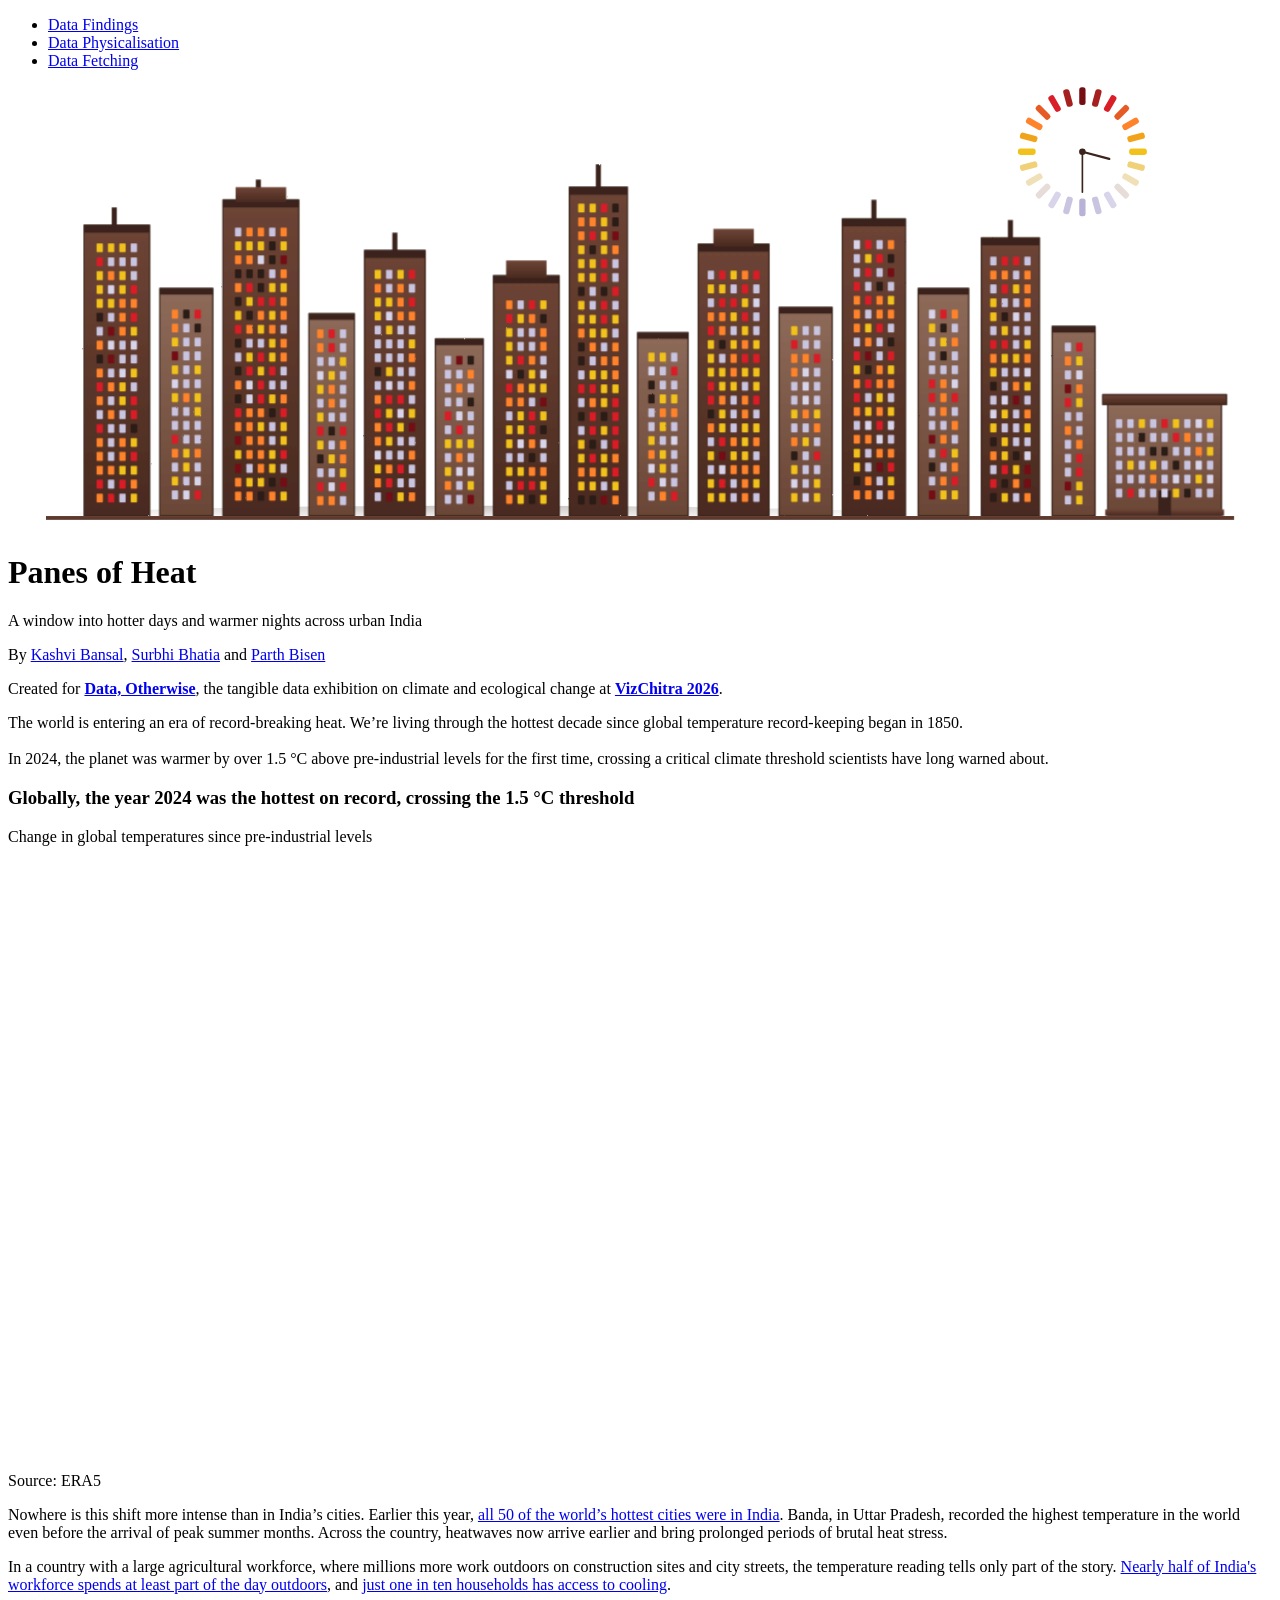
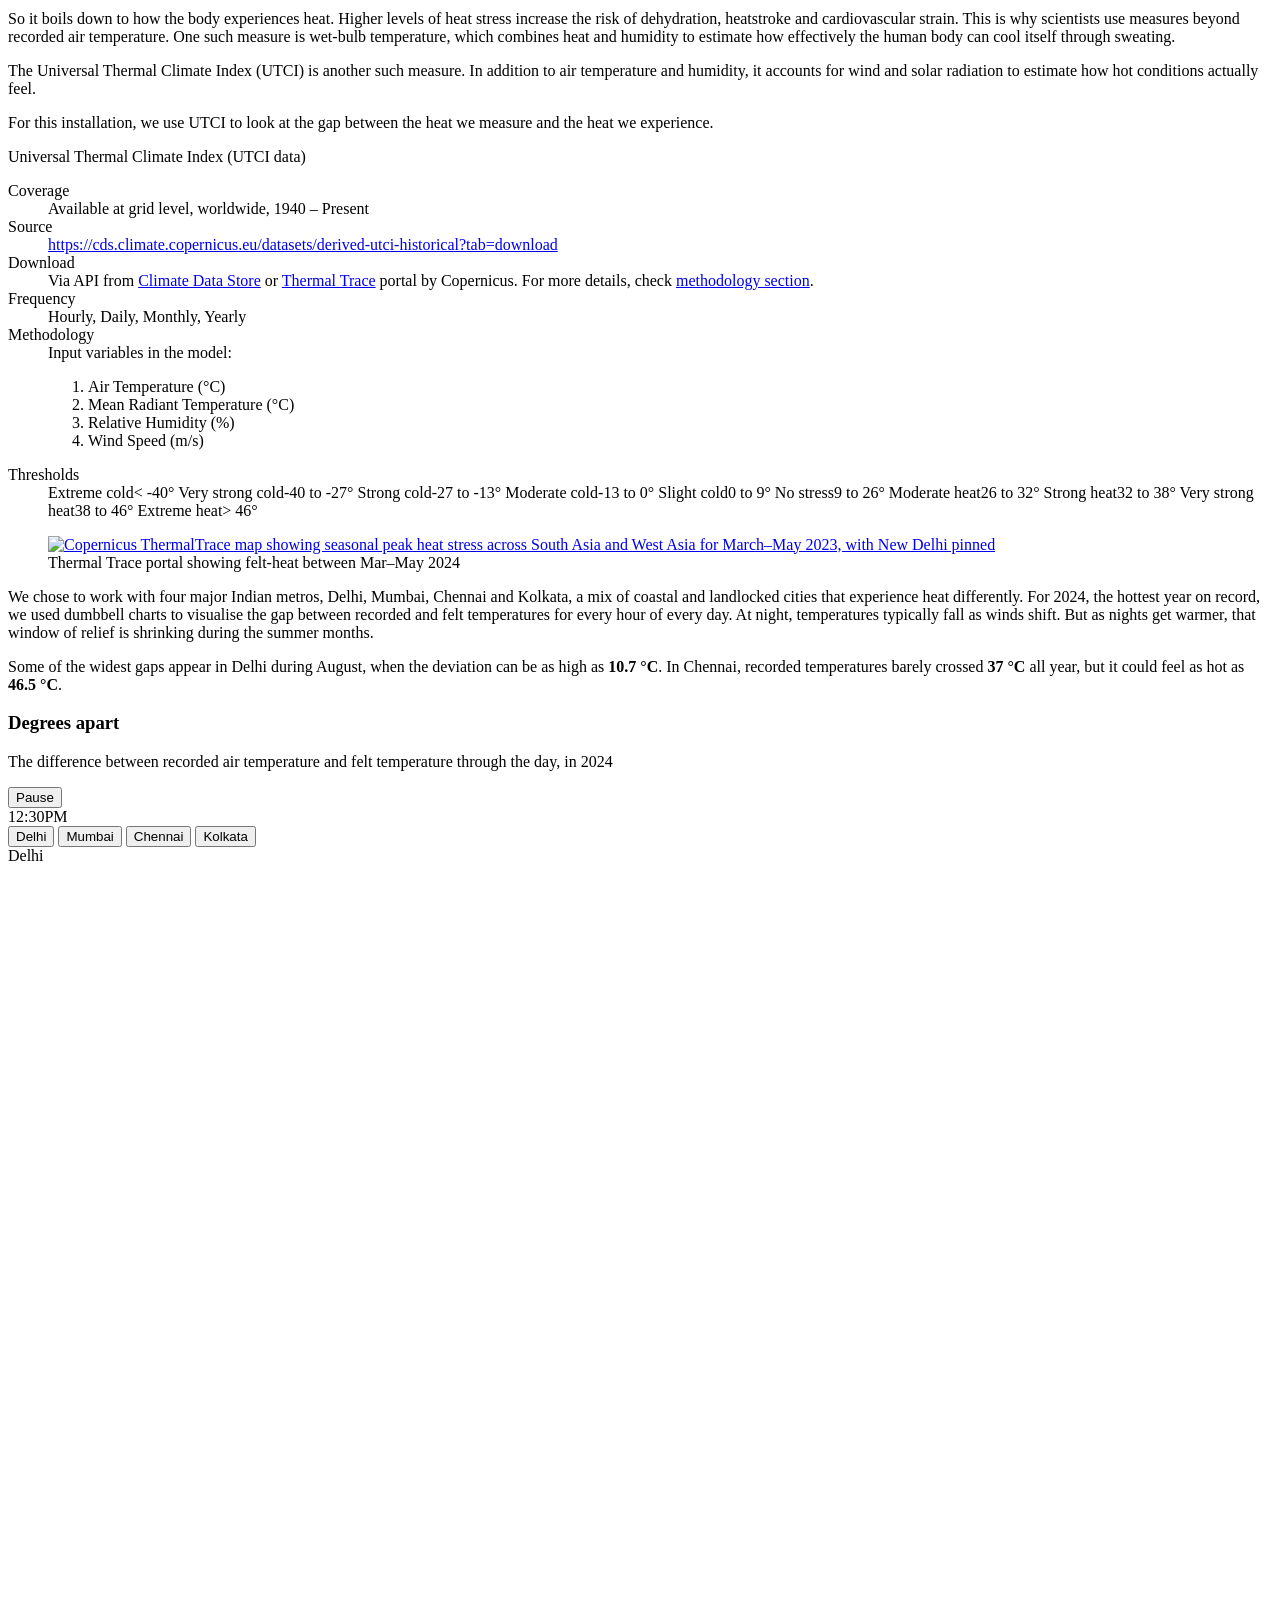
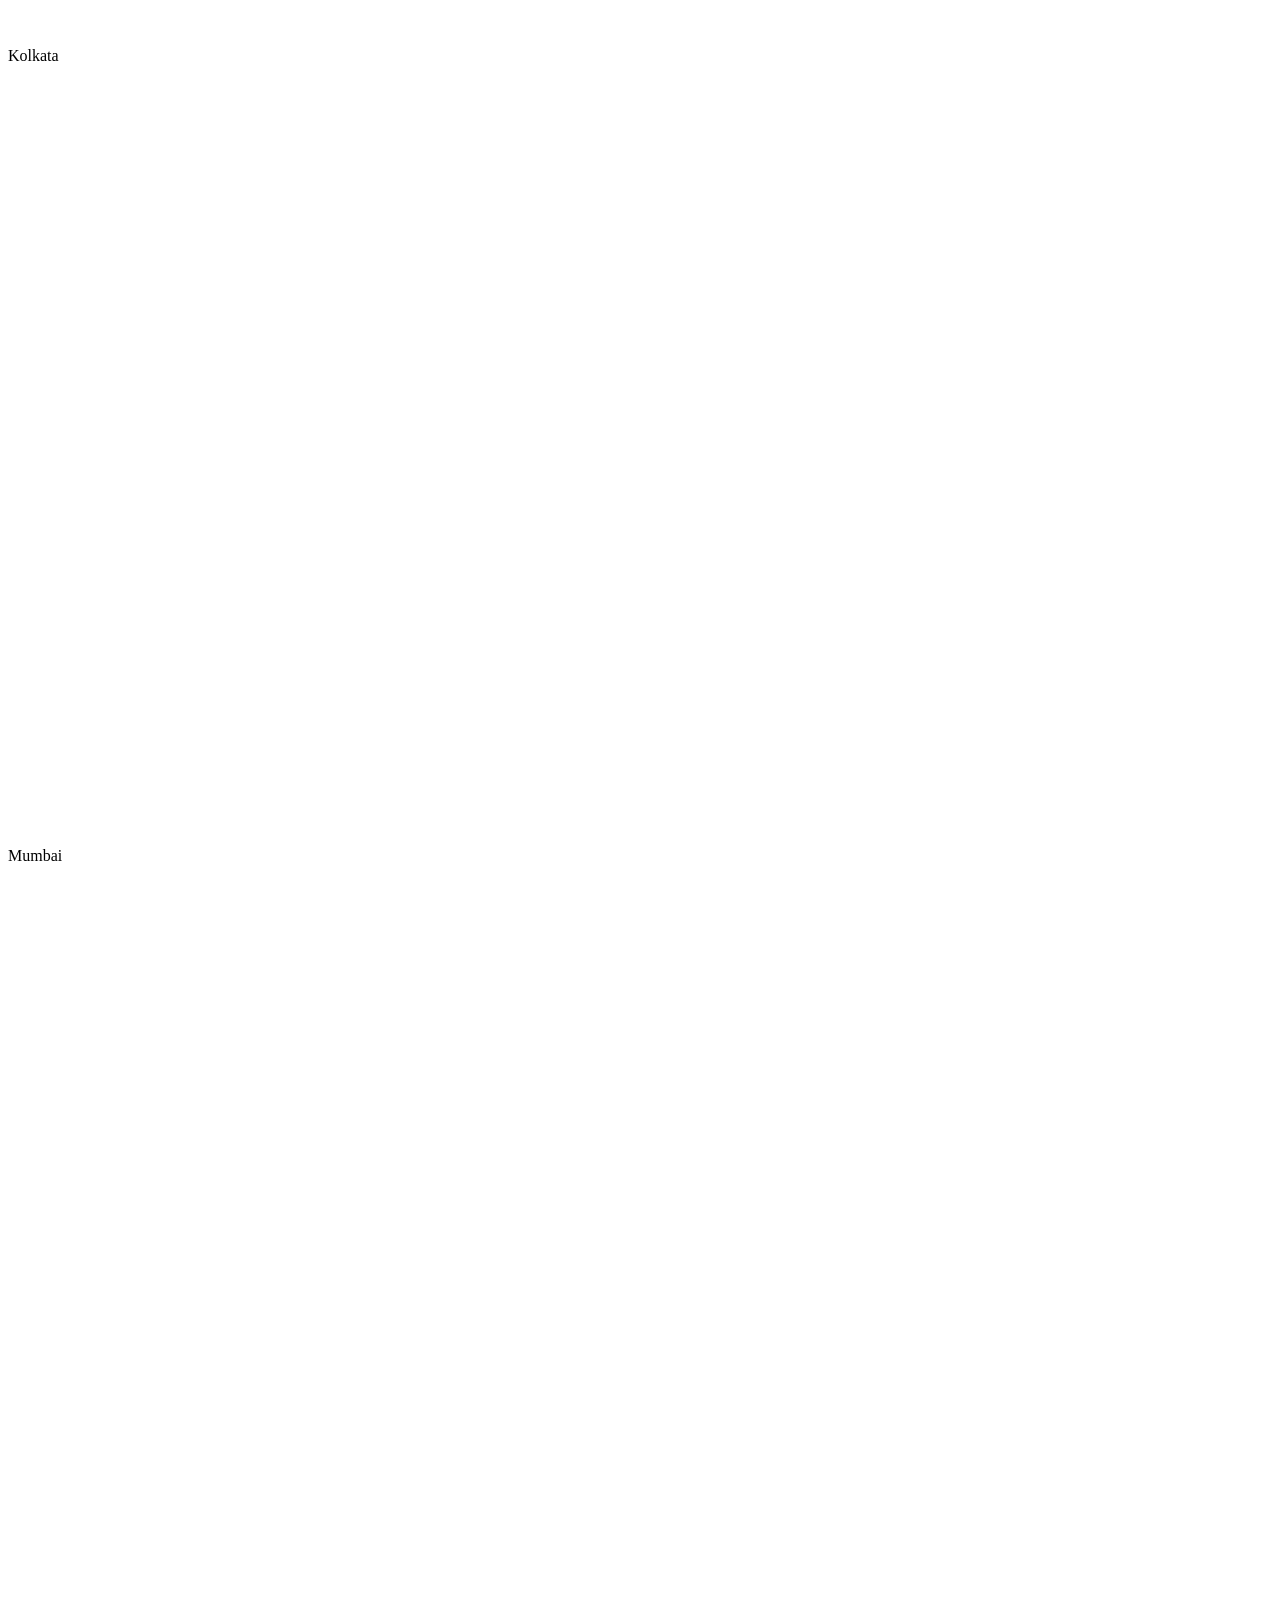
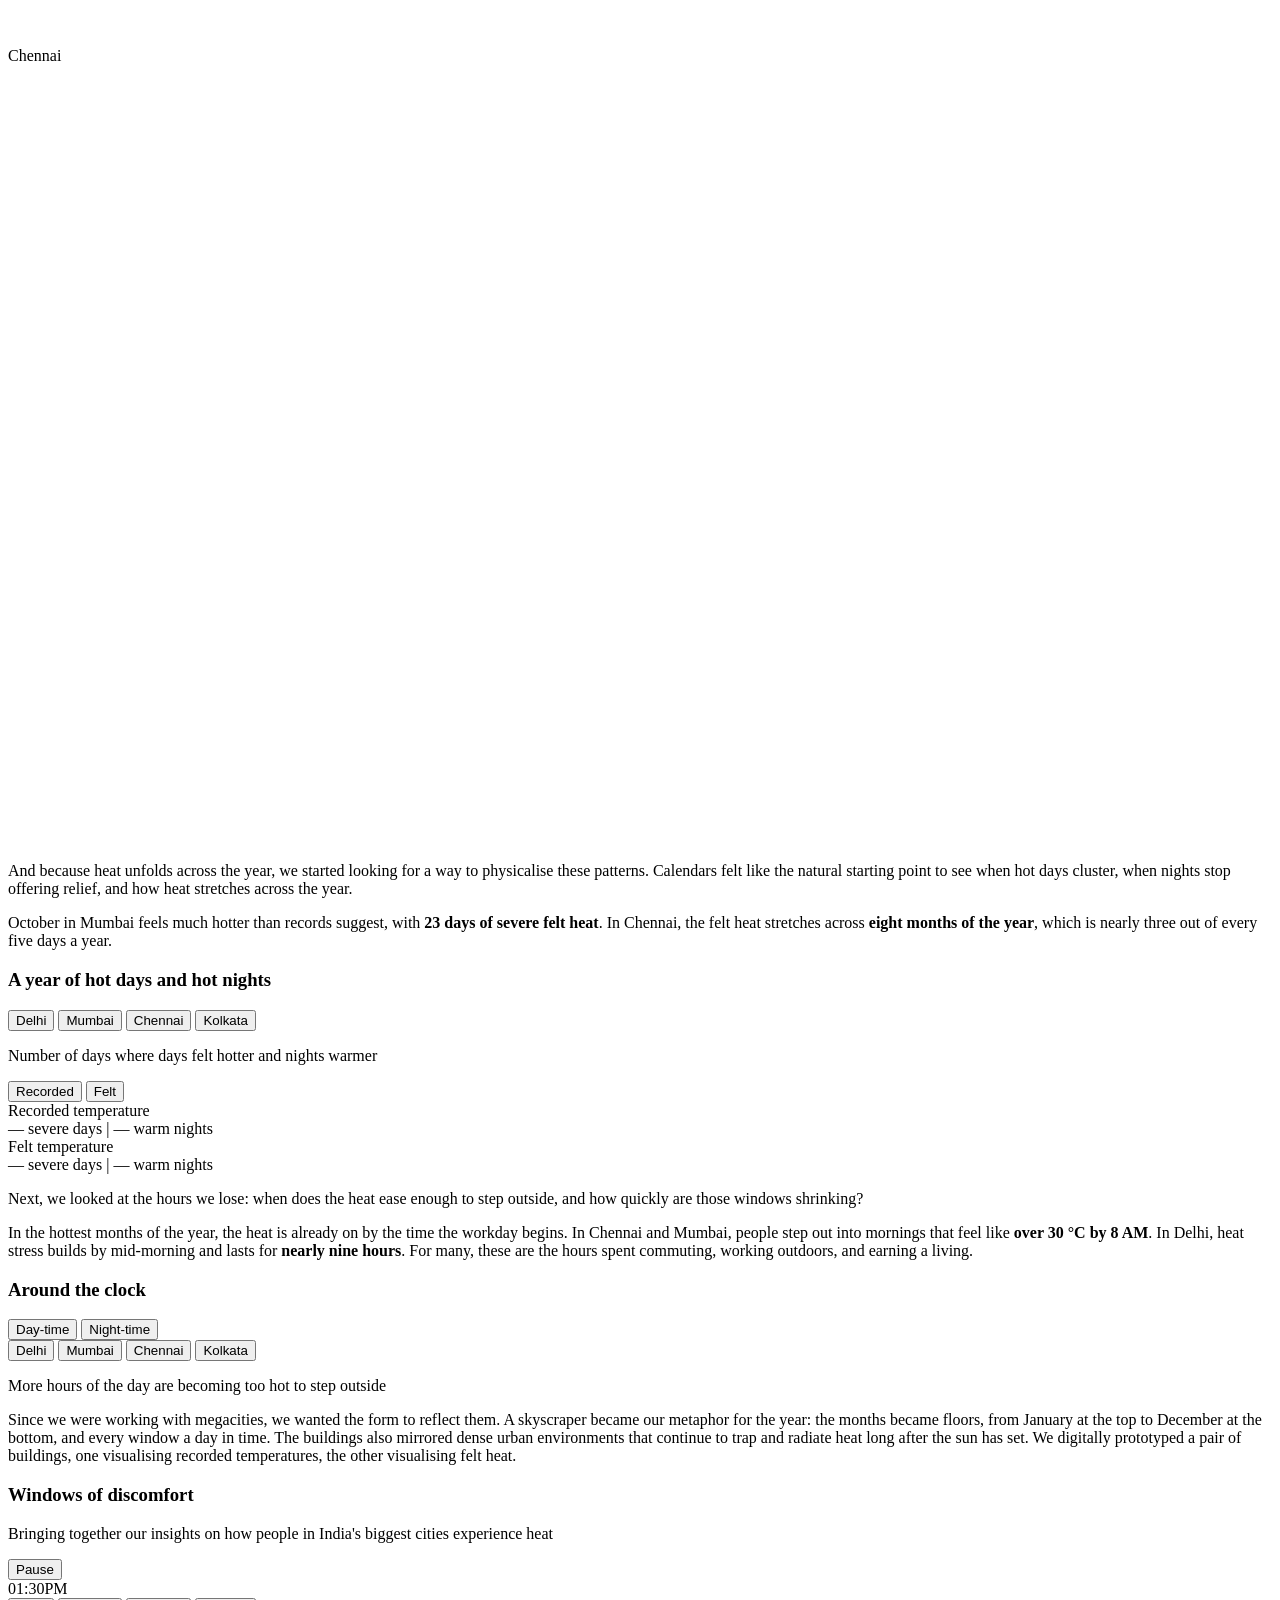
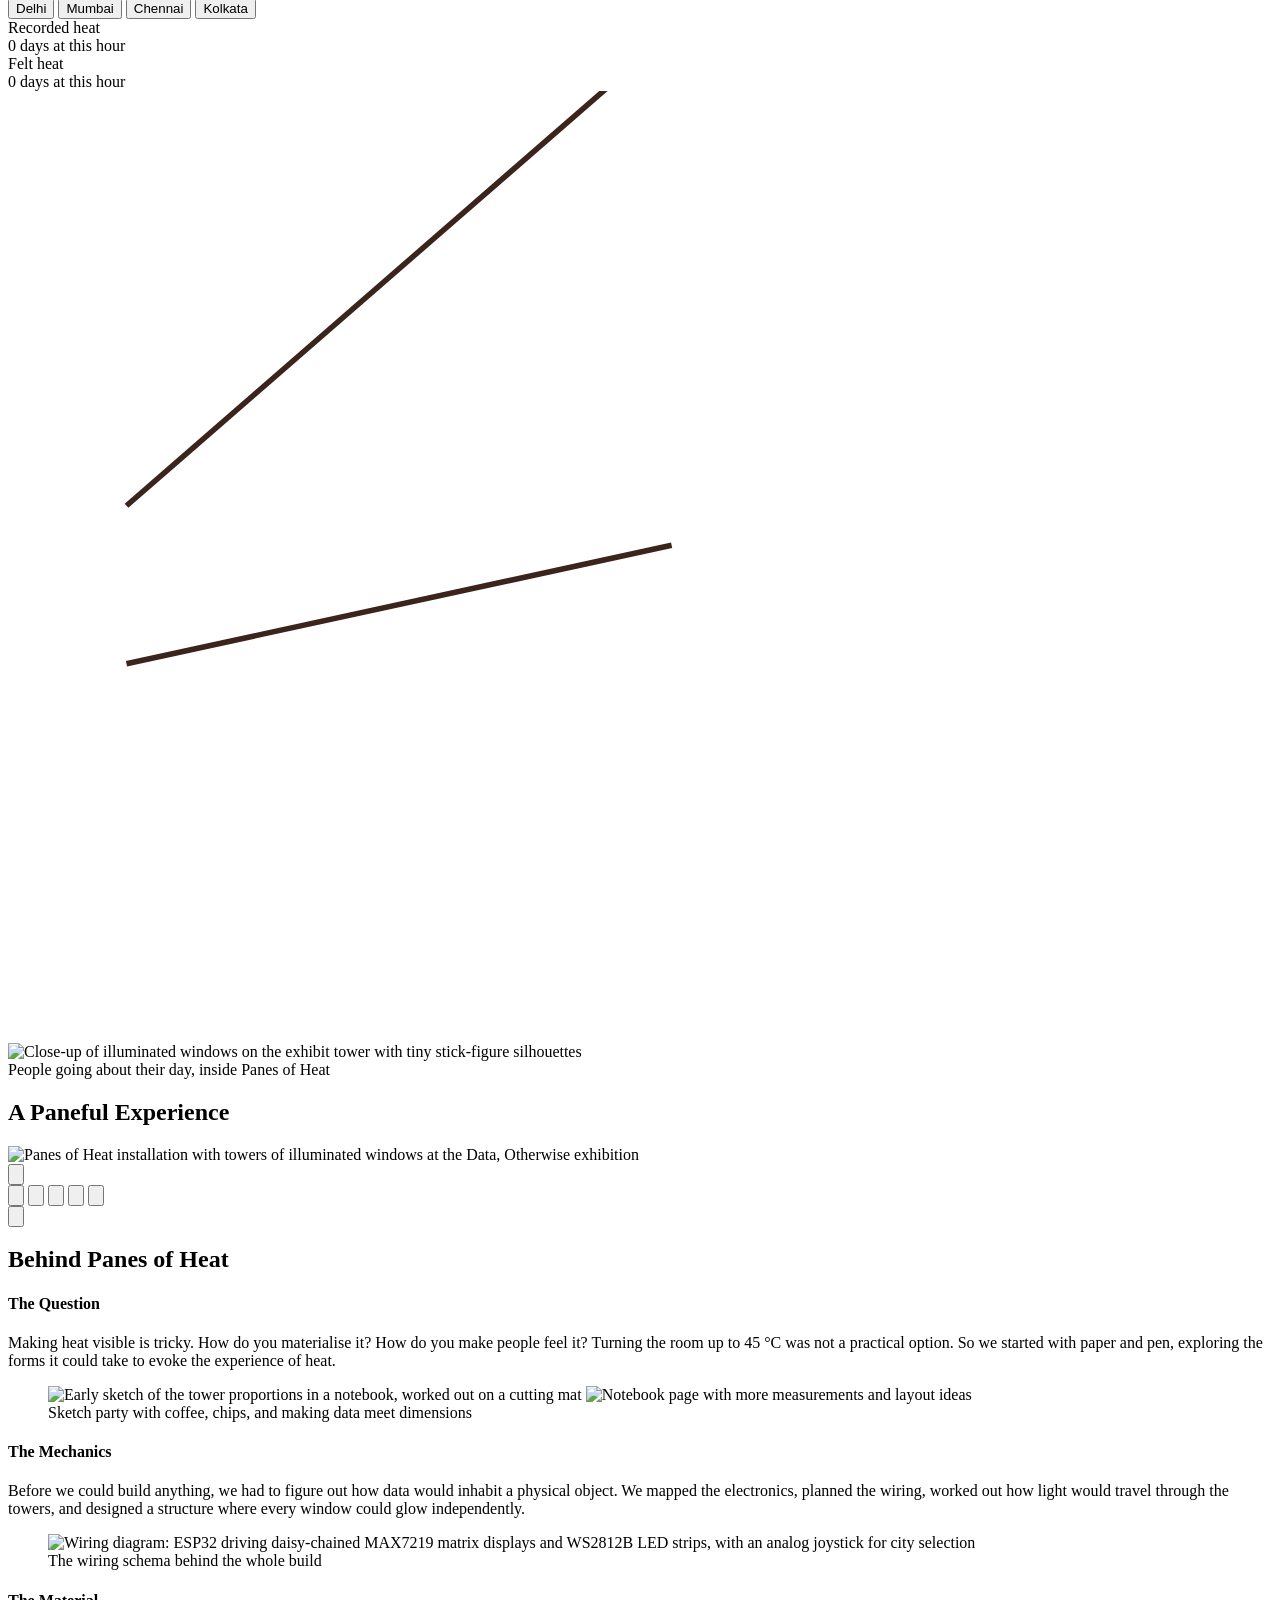
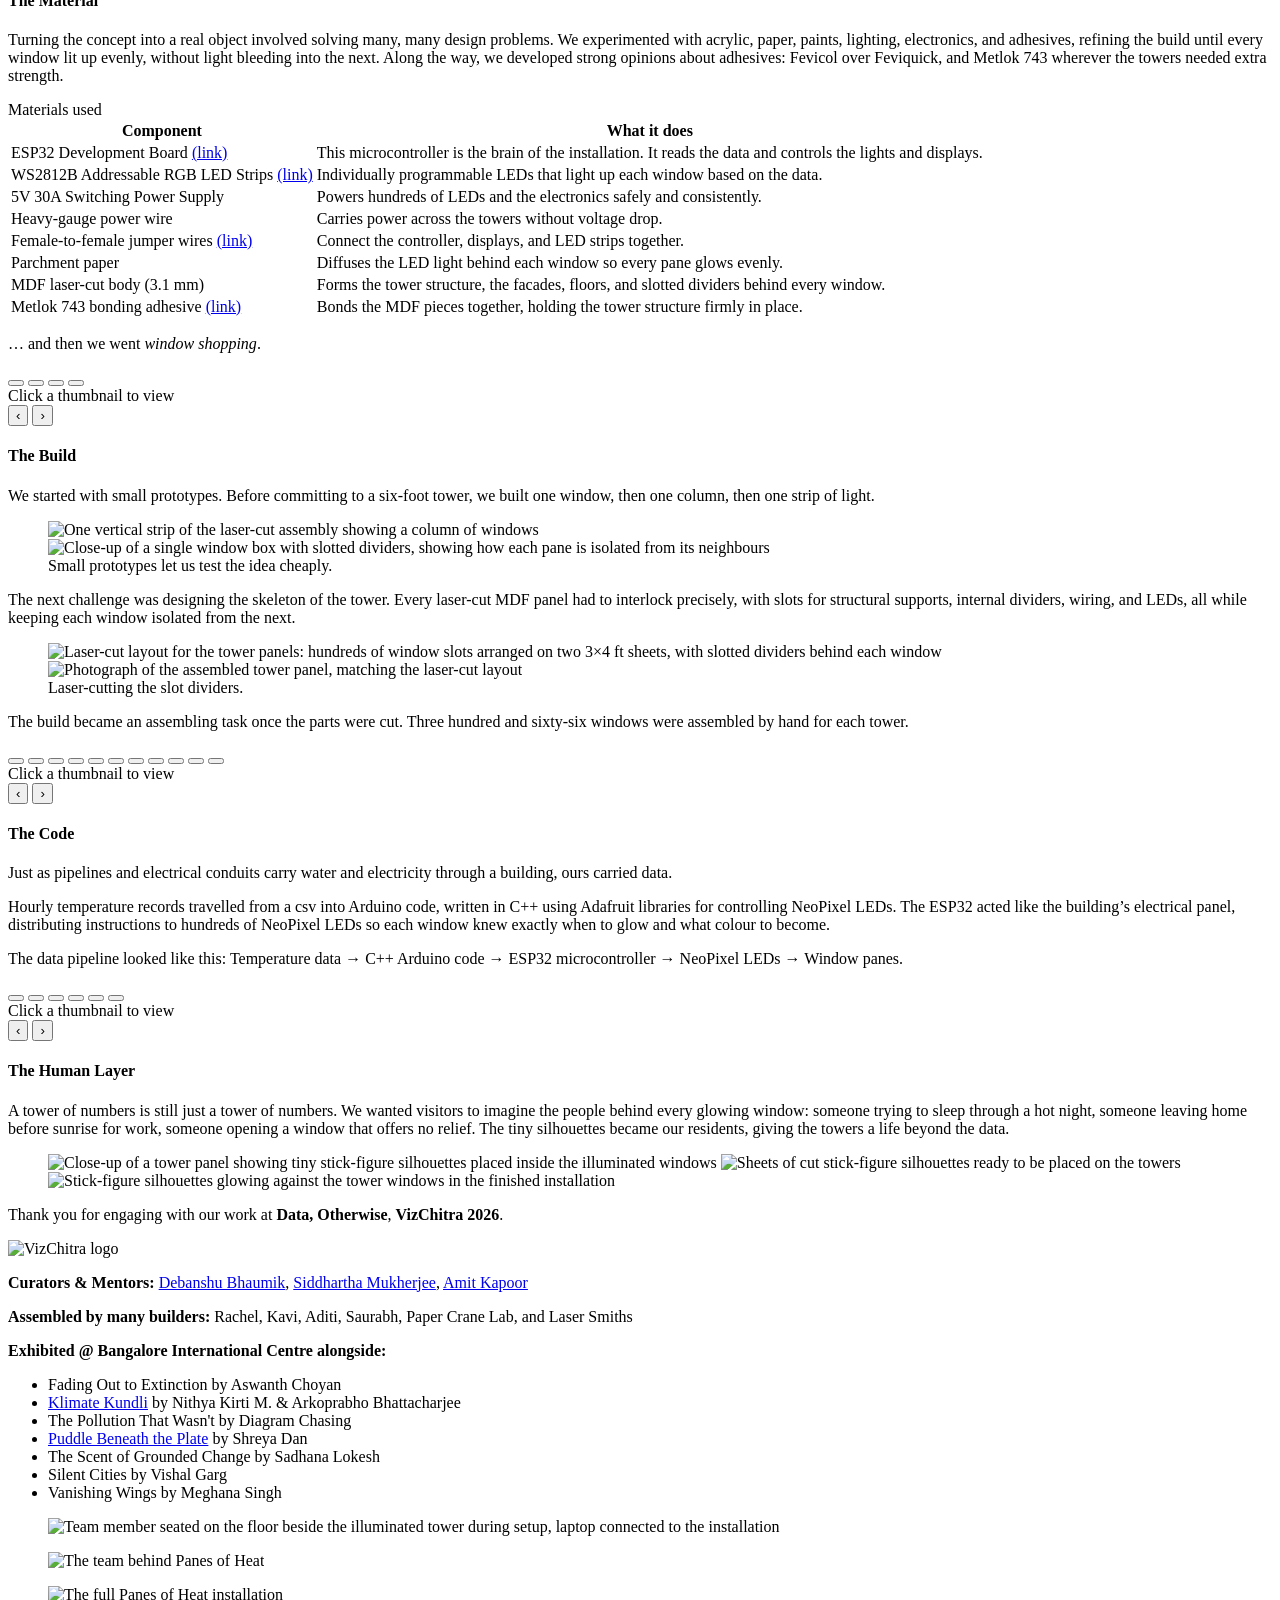
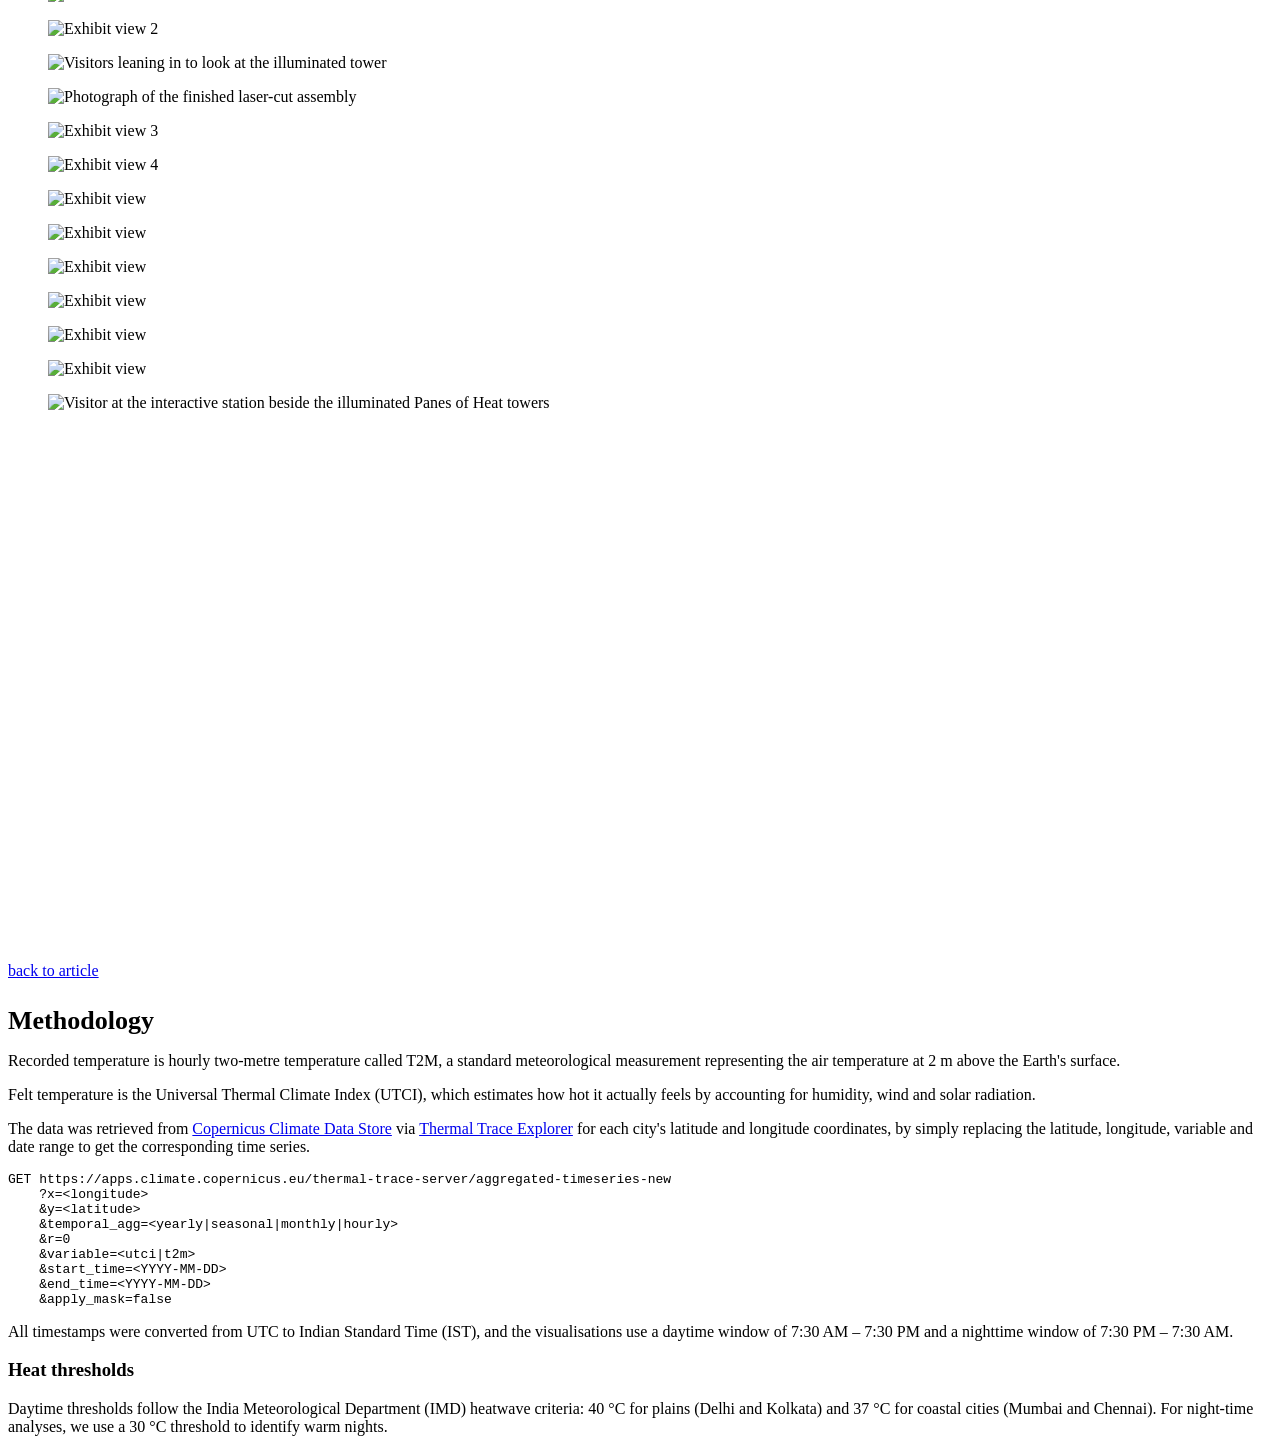
==== commit f4defc2e: "Revert "point OG/Twitter URLs to surbhibhatia.com canonical" This reverts commit b403eb4ca66242a196d" ====
--- a/index.html
+++ b/index.html
@@ -1,6 +1,11 @@
 <!DOCTYPE html>
 <html lang="en">
 <head>
+<script>
+  if (!location.pathname.endsWith('/')) {
+    document.write('<base href="' + location.pathname.split('/').pop() + '/">');
+  }
+</script>
 <meta charset="UTF-8">
 <meta name="viewport" content="width=device-width, initial-scale=1.0">
 <title>Panes of Heat | Data, Otherwise @ VizChitra</title>
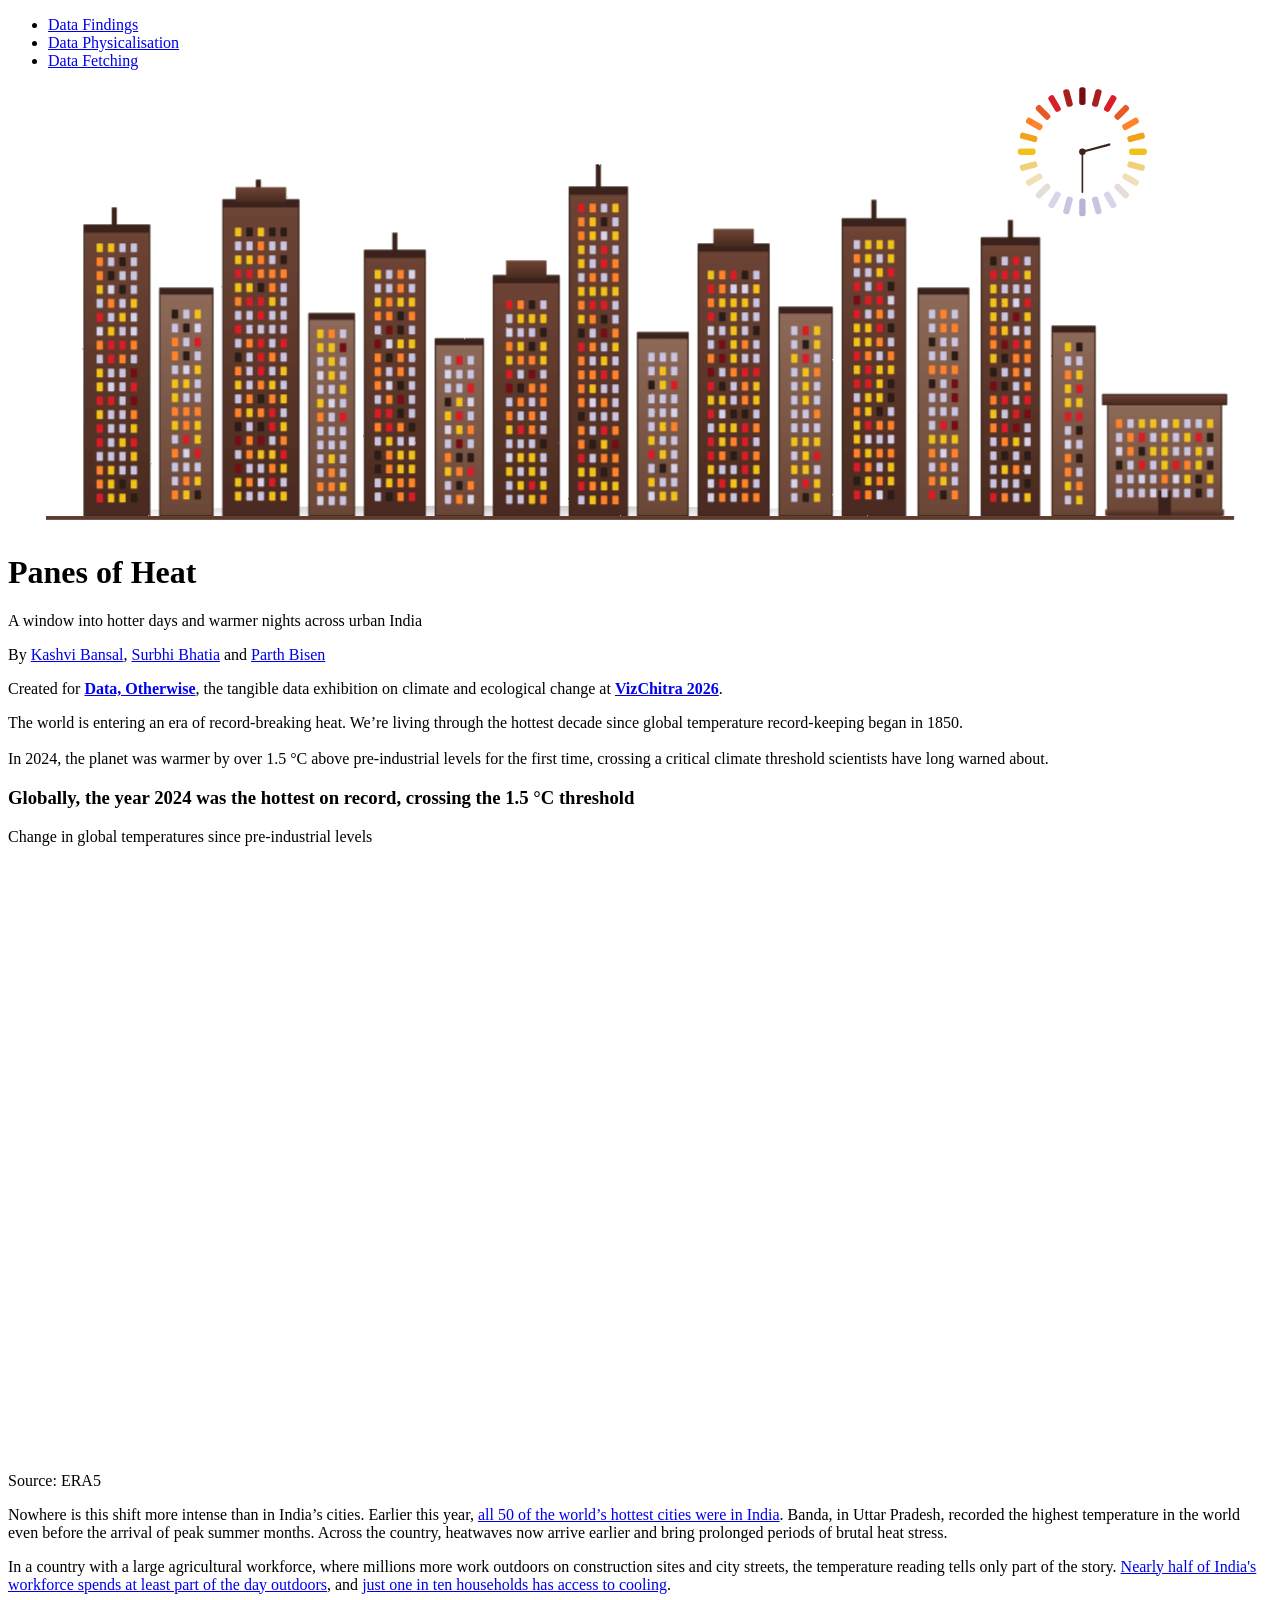
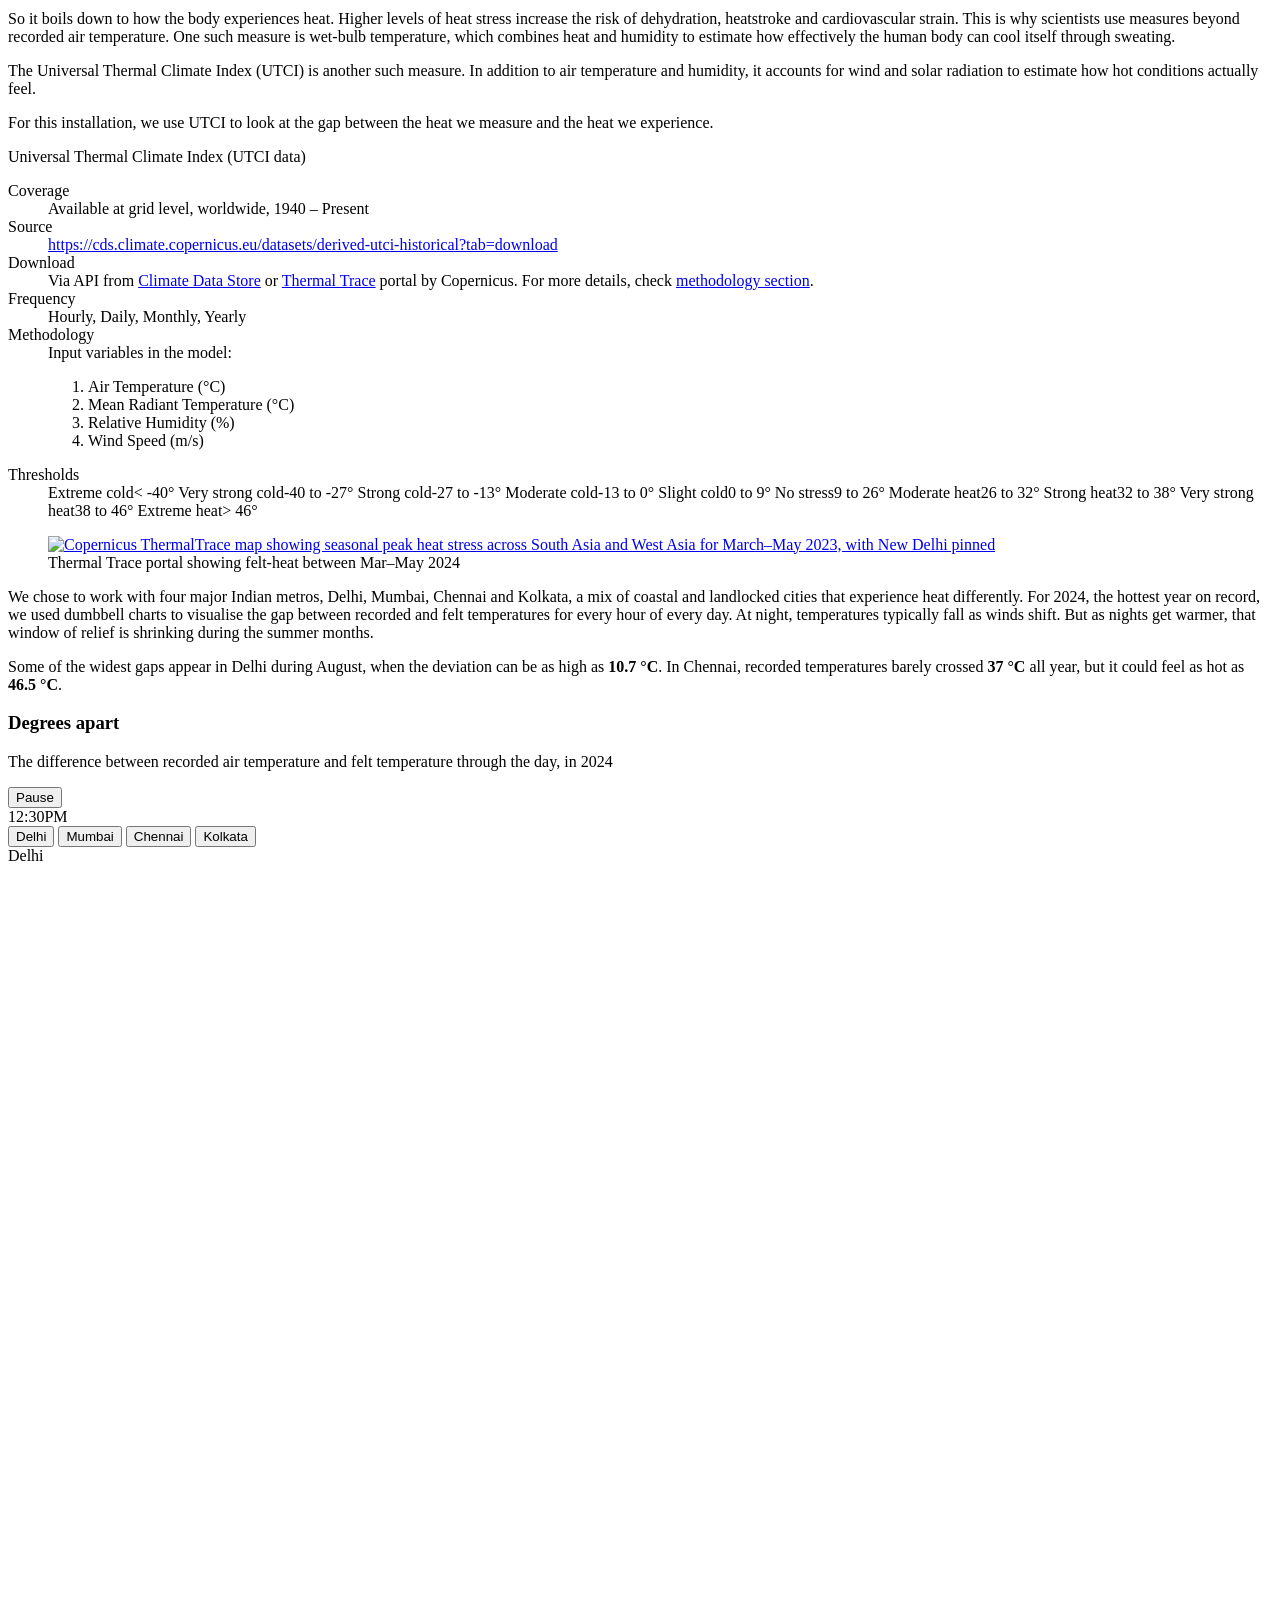
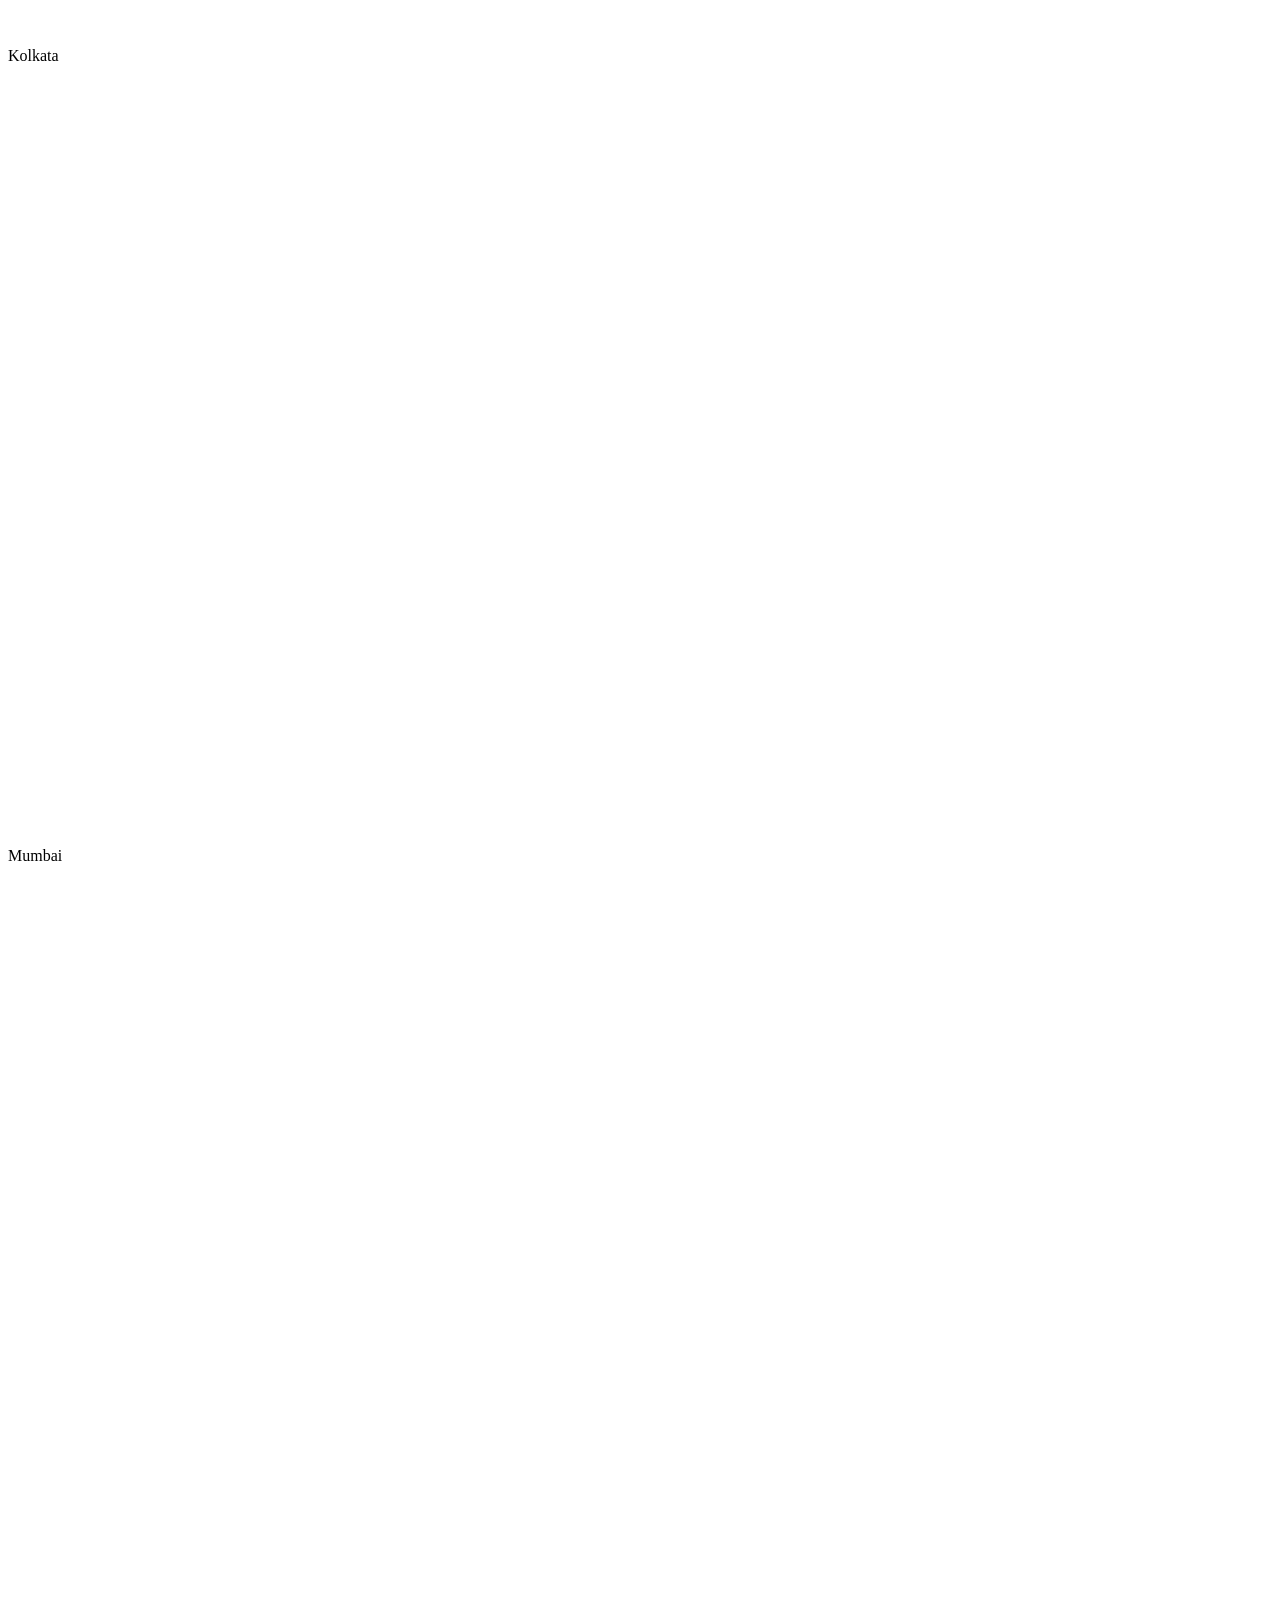
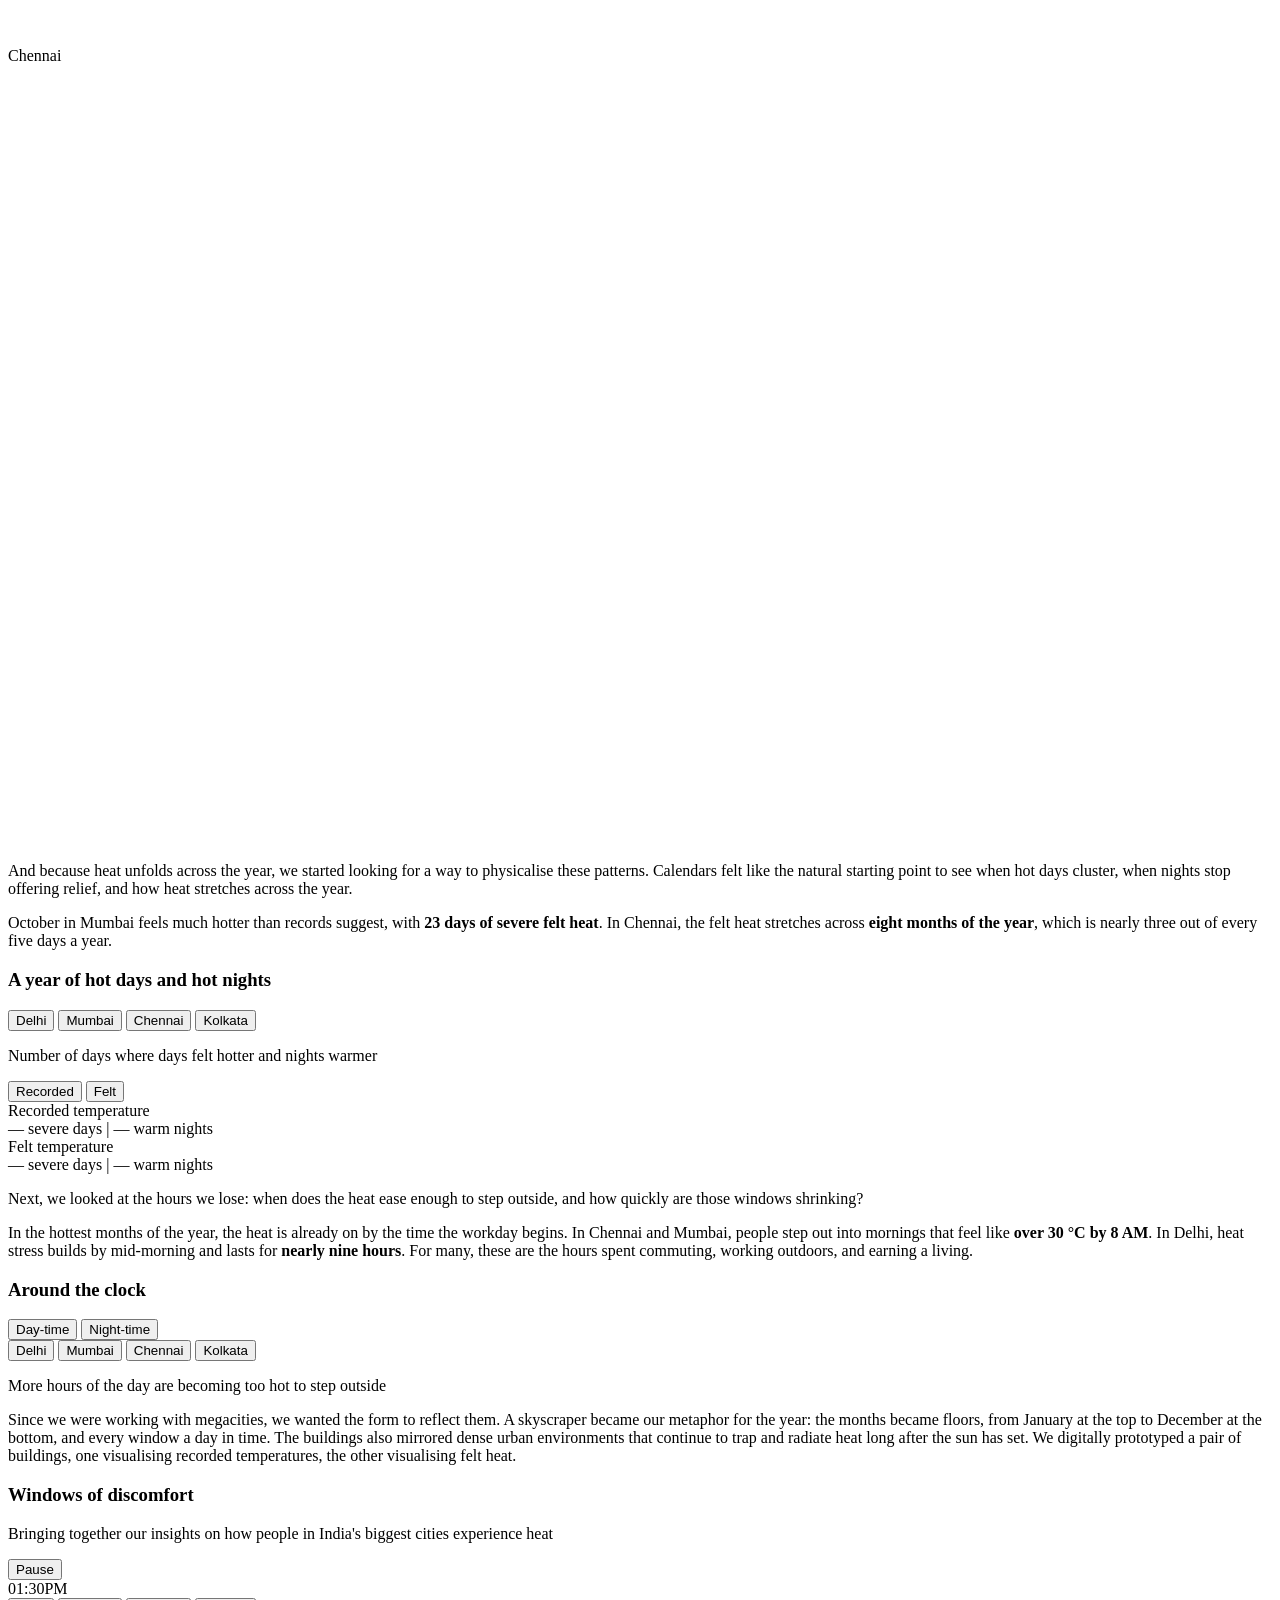
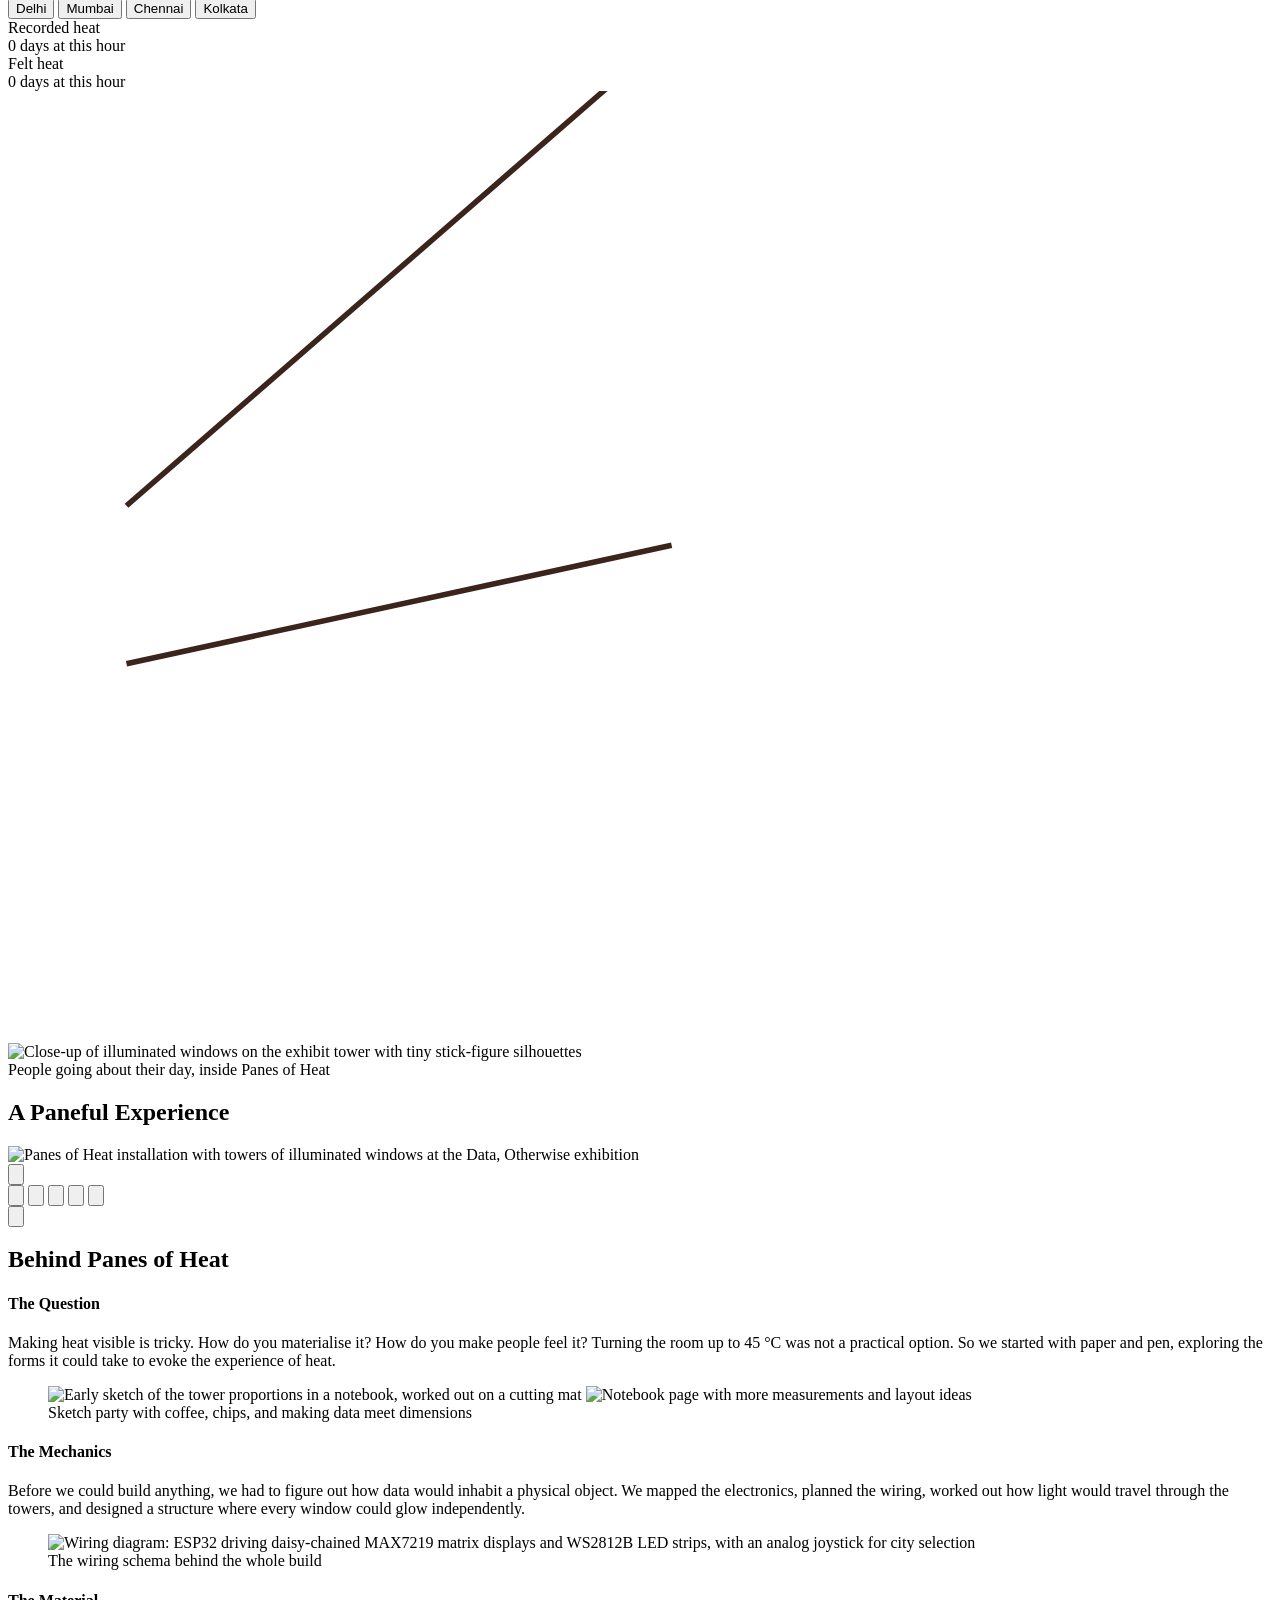
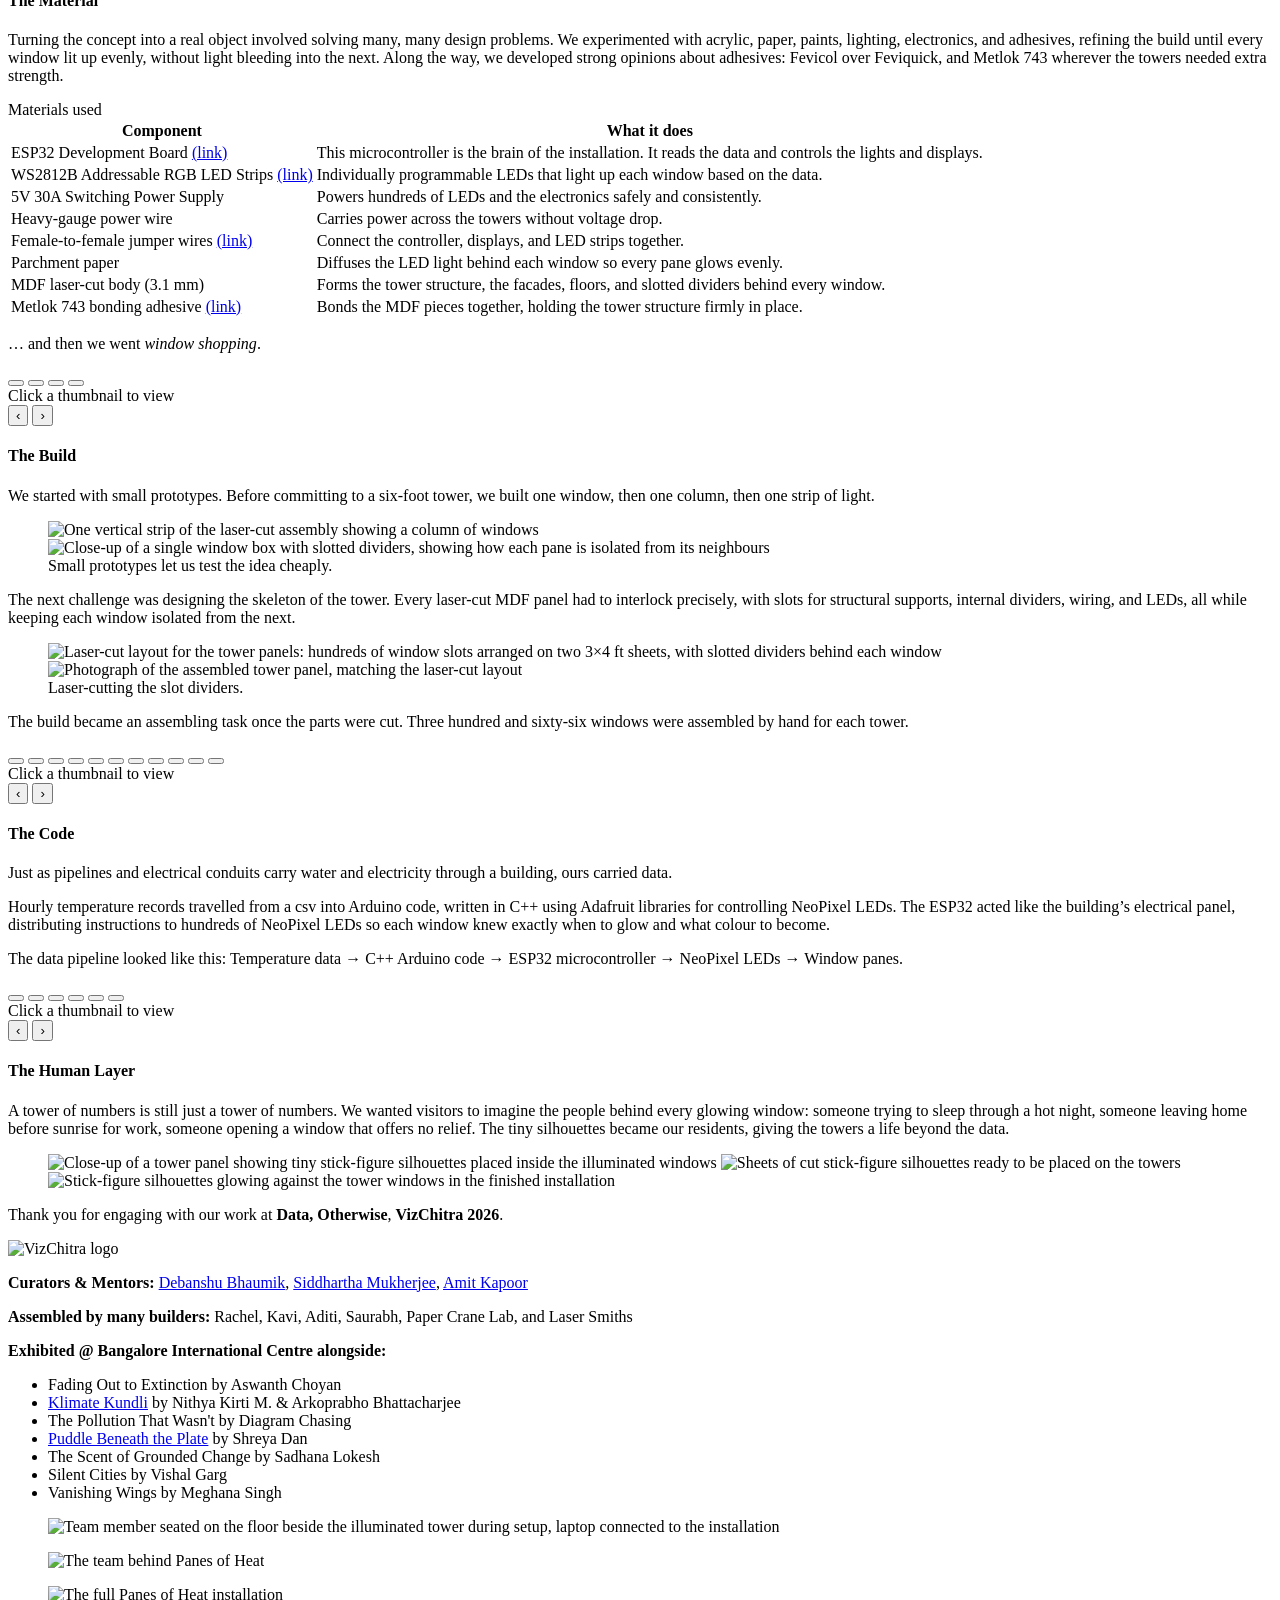
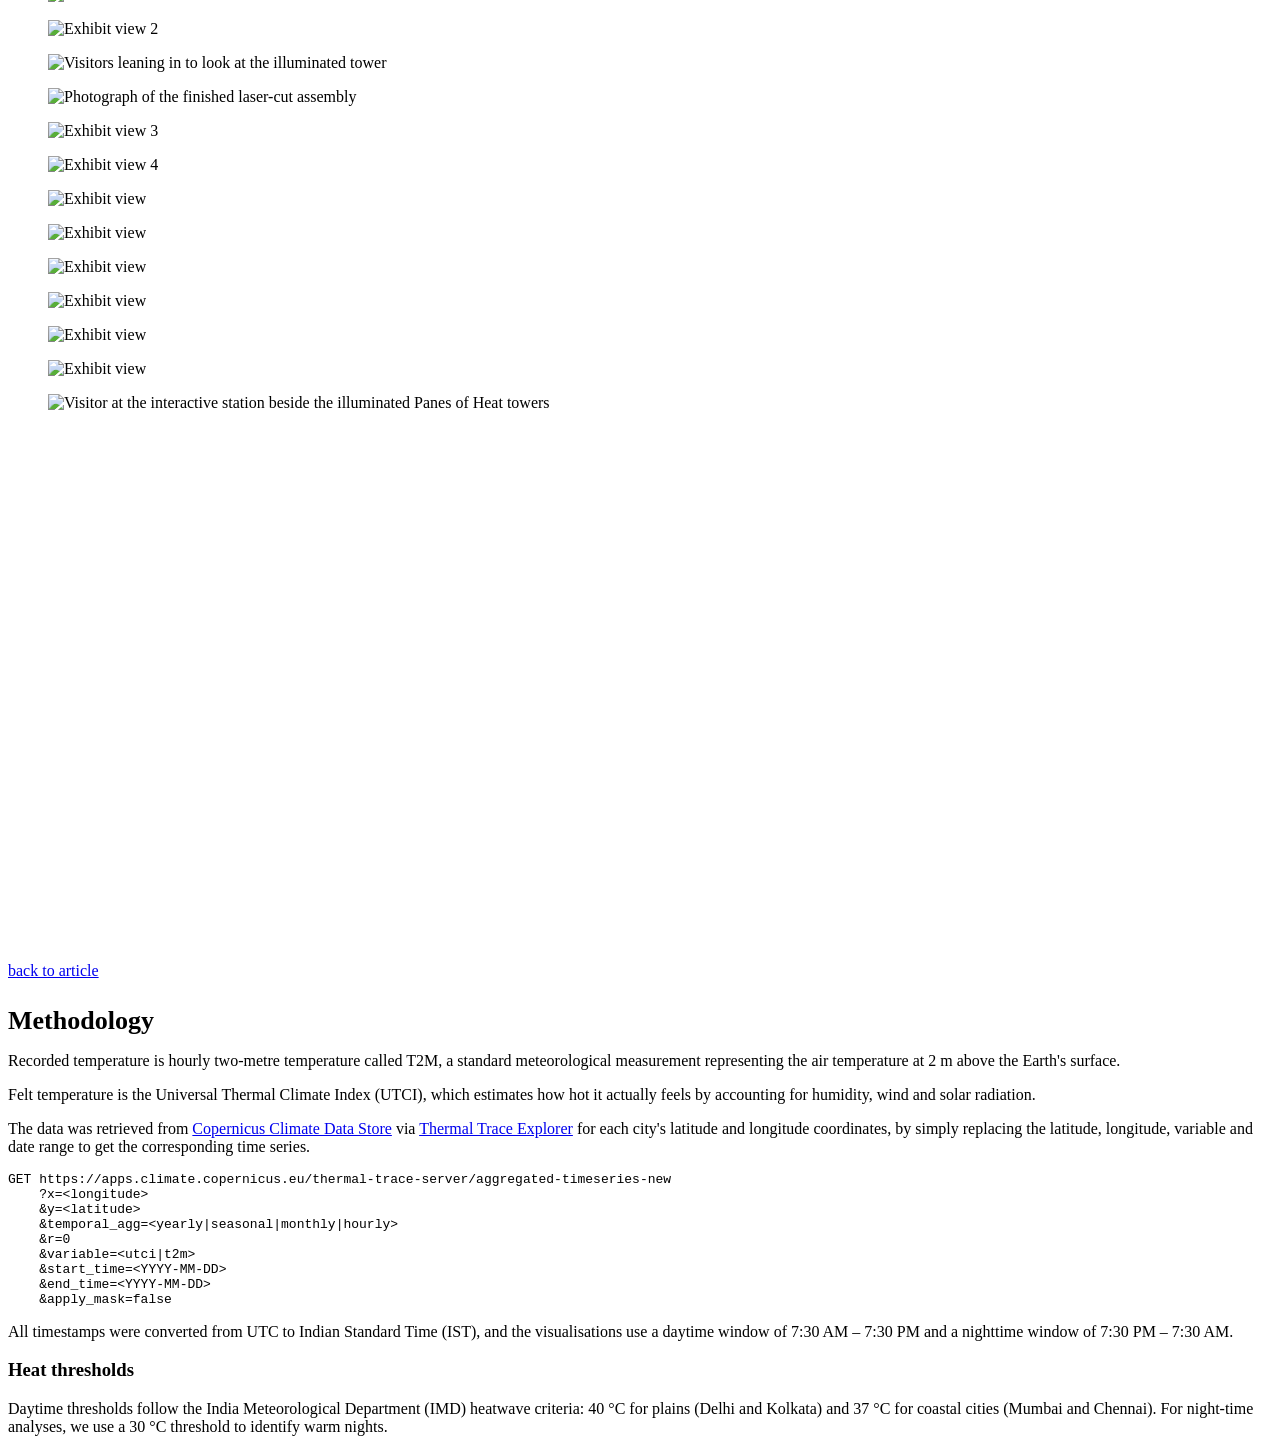
==== commit cb9f4592: "Revert "use absolute paths for hosting at surbhibhatia.com/vizardry/panes-of-heat" This reverts comm" ====
--- a/index.html
+++ b/index.html
@@ -13,20 +13,20 @@
 
 <!-- Open Graph (Facebook, WhatsApp, LinkedIn) -->
 <meta property="og:type" content="article">
-<meta property="og:url" content="https://surbhi-bh.github.io/panes-of-heat/">
+<meta property="og:url" content="https://surbhibhatia.com/vizardry/panes-of-heat/">
 <meta property="og:title" content="Panes of Heat at Data, Otherwise | VizChitra 2026">
 <meta property="og:description" content="A data installation offering a window into hotter days and warmer nights across urban India.">
-<meta property="og:image" content="https://surbhi-bh.github.io/panes-of-heat/assets/social-card.jpg">
+<meta property="og:image" content="https://surbhibhatia.com/vizardry/panes-of-heat/assets/social-card.jpg">
 <meta property="og:image:width" content="1200">
 <meta property="og:image:height" content="630">
 <meta property="og:site_name" content="Panes of Heat">
 
 <!-- Twitter / X -->
 <meta name="twitter:card" content="summary_large_image">
-<meta name="twitter:url" content="https://surbhi-bh.github.io/panes-of-heat/">
+<meta name="twitter:url" content="https://surbhibhatia.com/vizardry/panes-of-heat/">
 <meta name="twitter:title" content="Panes of Heat at Data, Otherwise | VizChitra 2026">
 <meta name="twitter:description" content="A data installation offering a window into hotter days and warmer nights across urban India.">
-<meta name="twitter:image" content="https://surbhi-bh.github.io/panes-of-heat/assets/social-card.jpg">
+<meta name="twitter:image" content="https://surbhibhatia.com/vizardry/panes-of-heat/assets/social-card.jpg">
 
 <link rel="icon" type="image/svg+xml" href="assets/favicon.svg">
 <link rel="preconnect" href="https://fonts.googleapis.com">
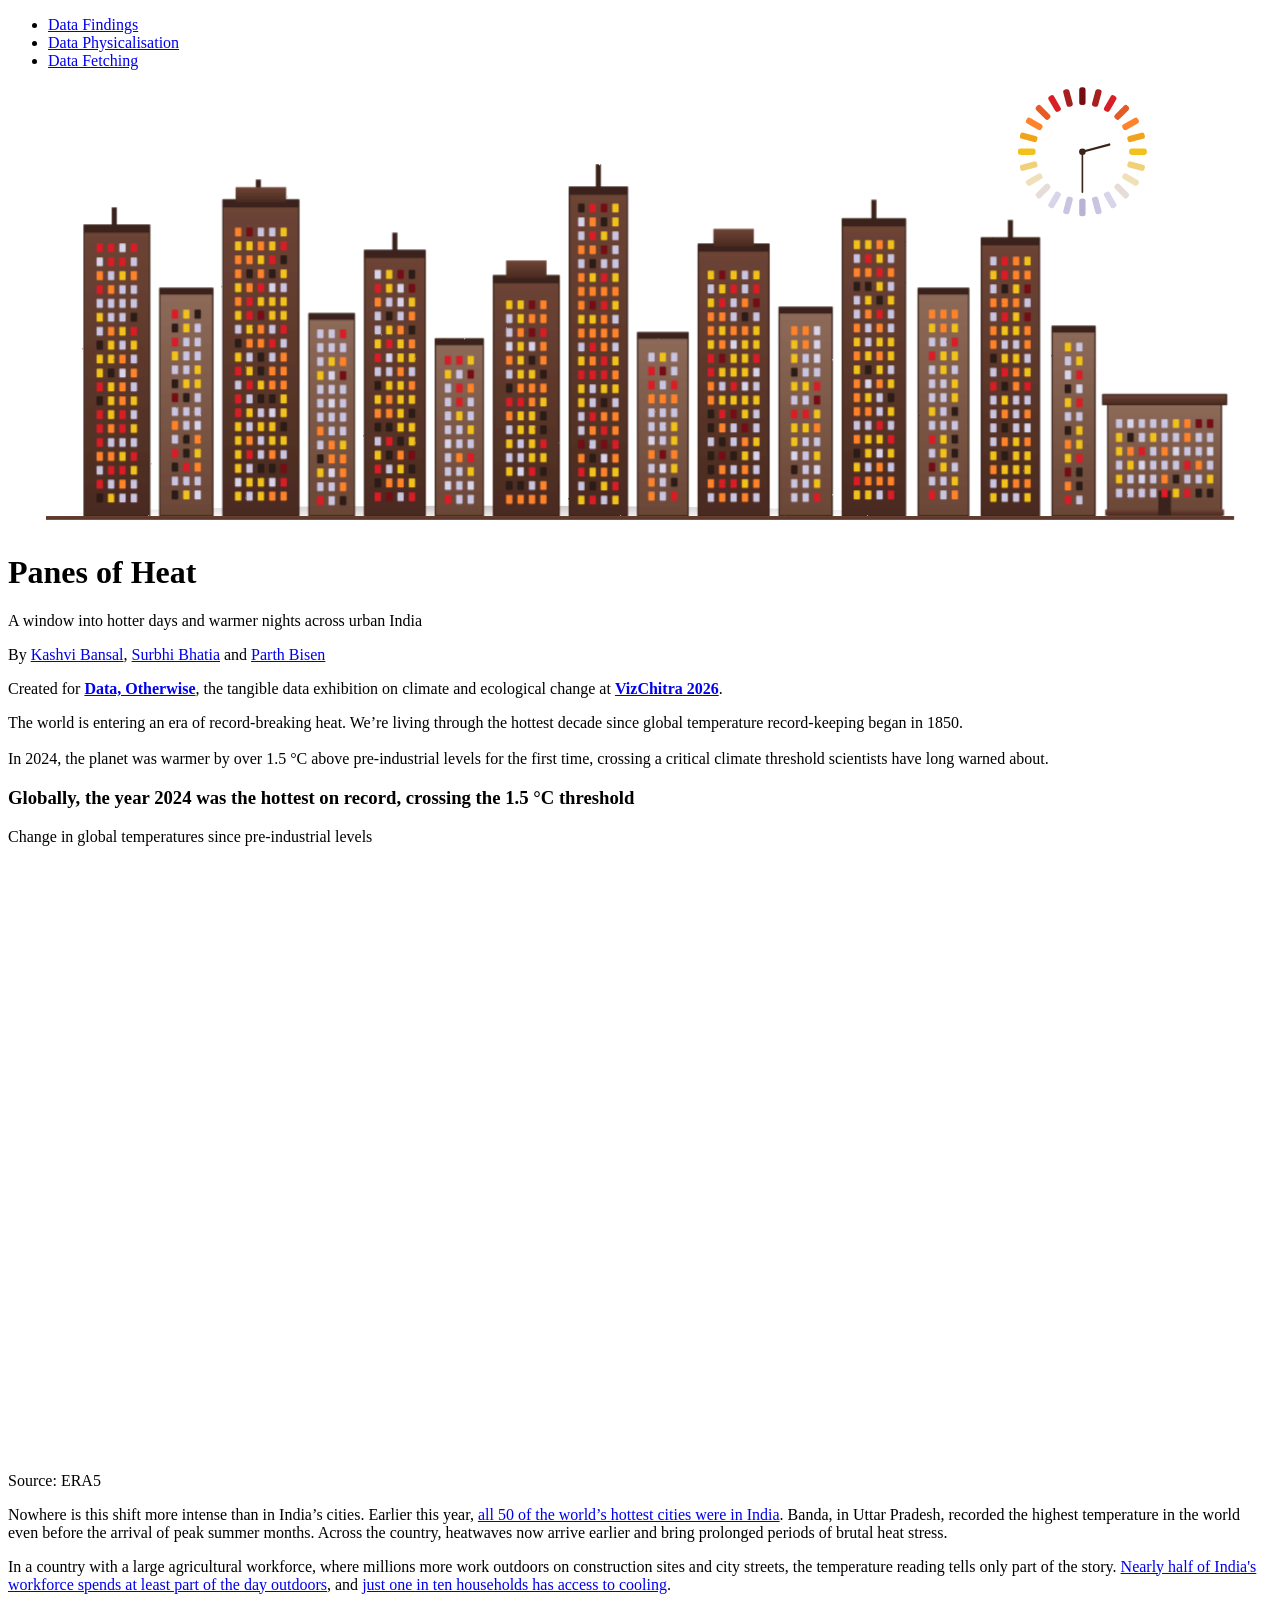
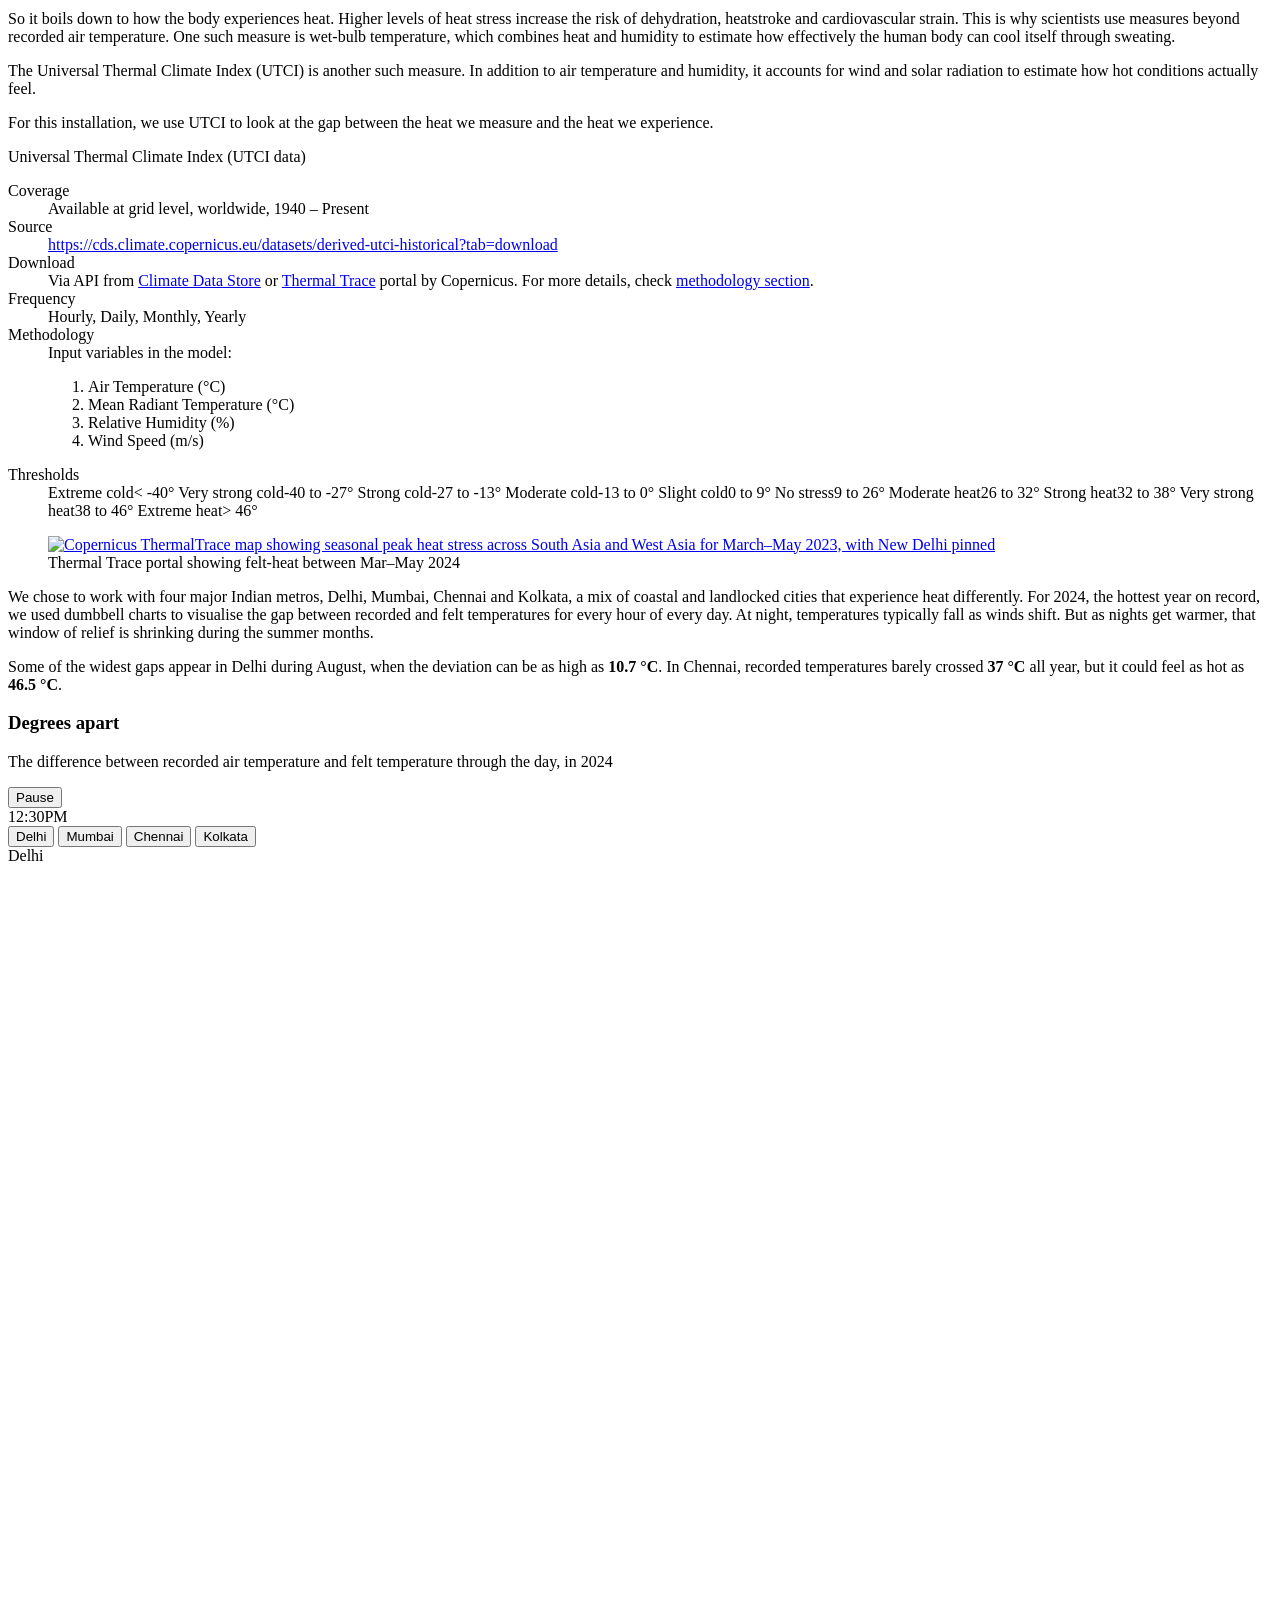
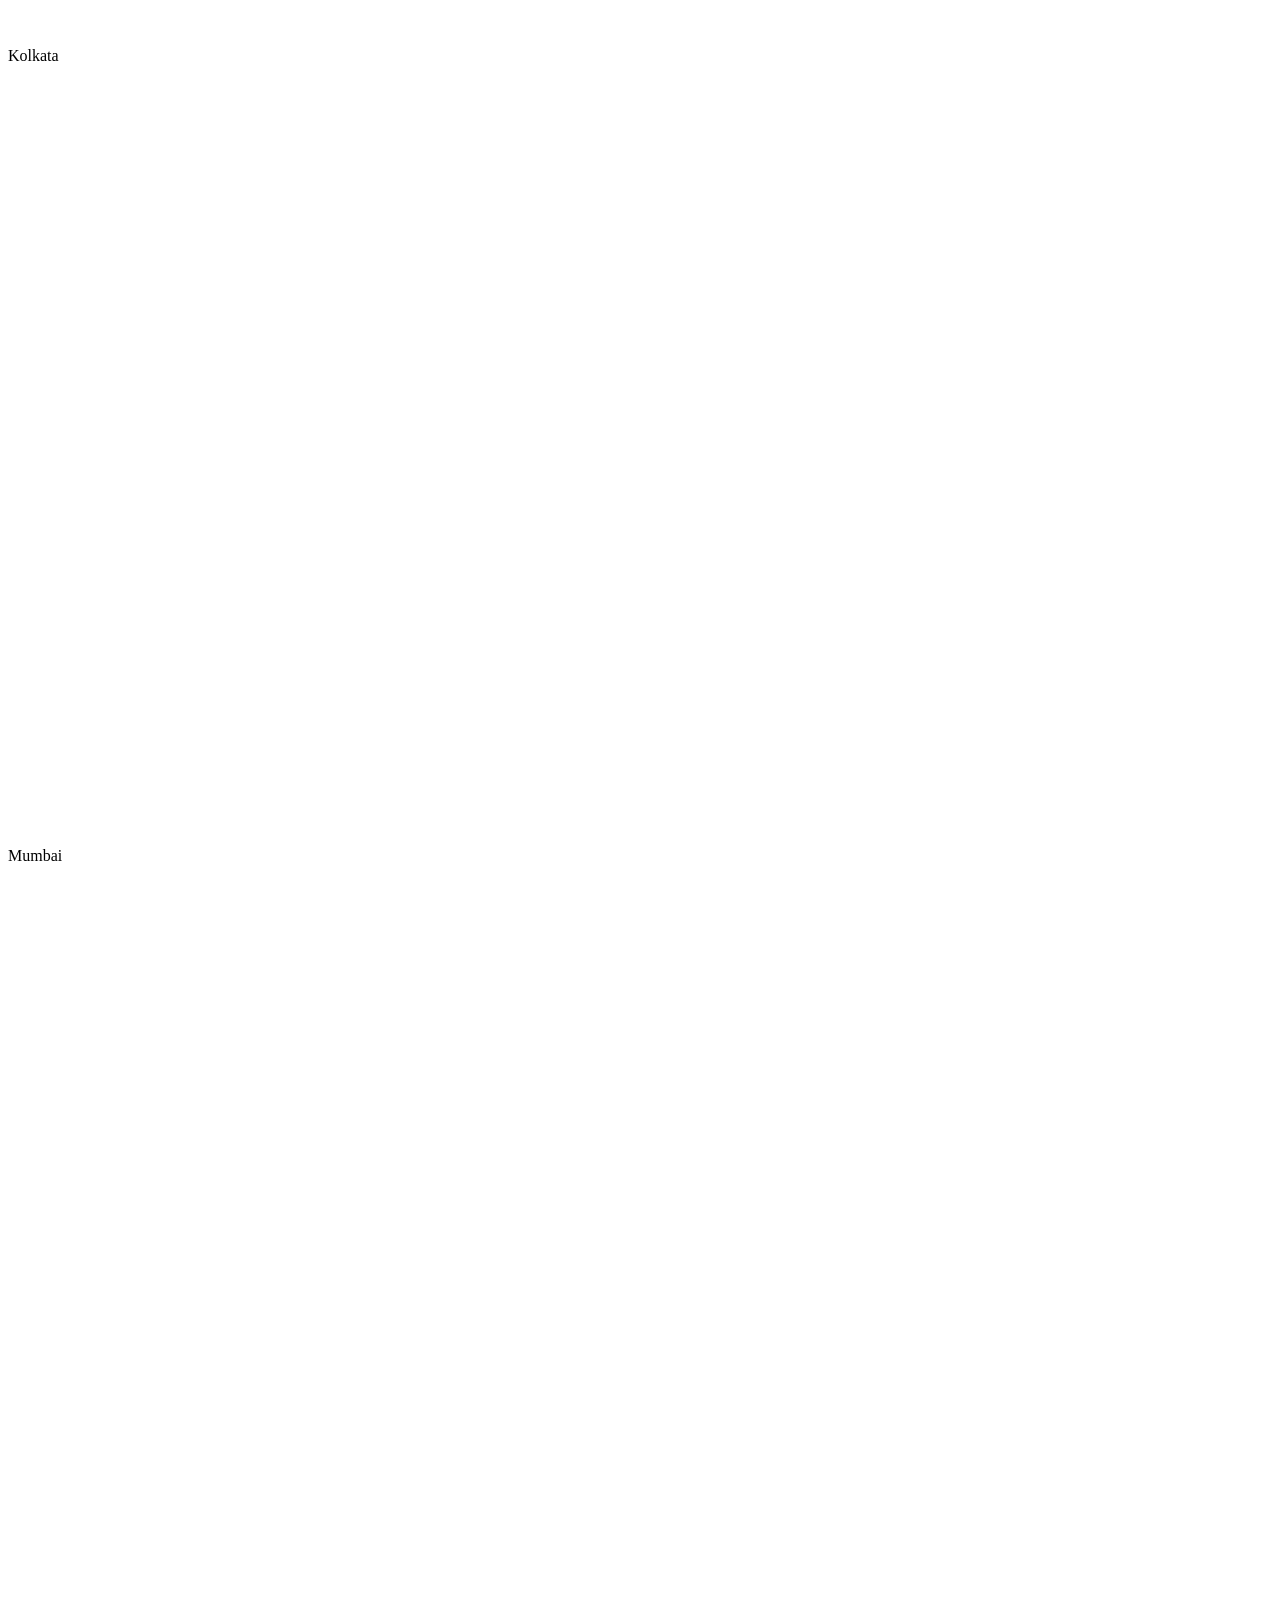
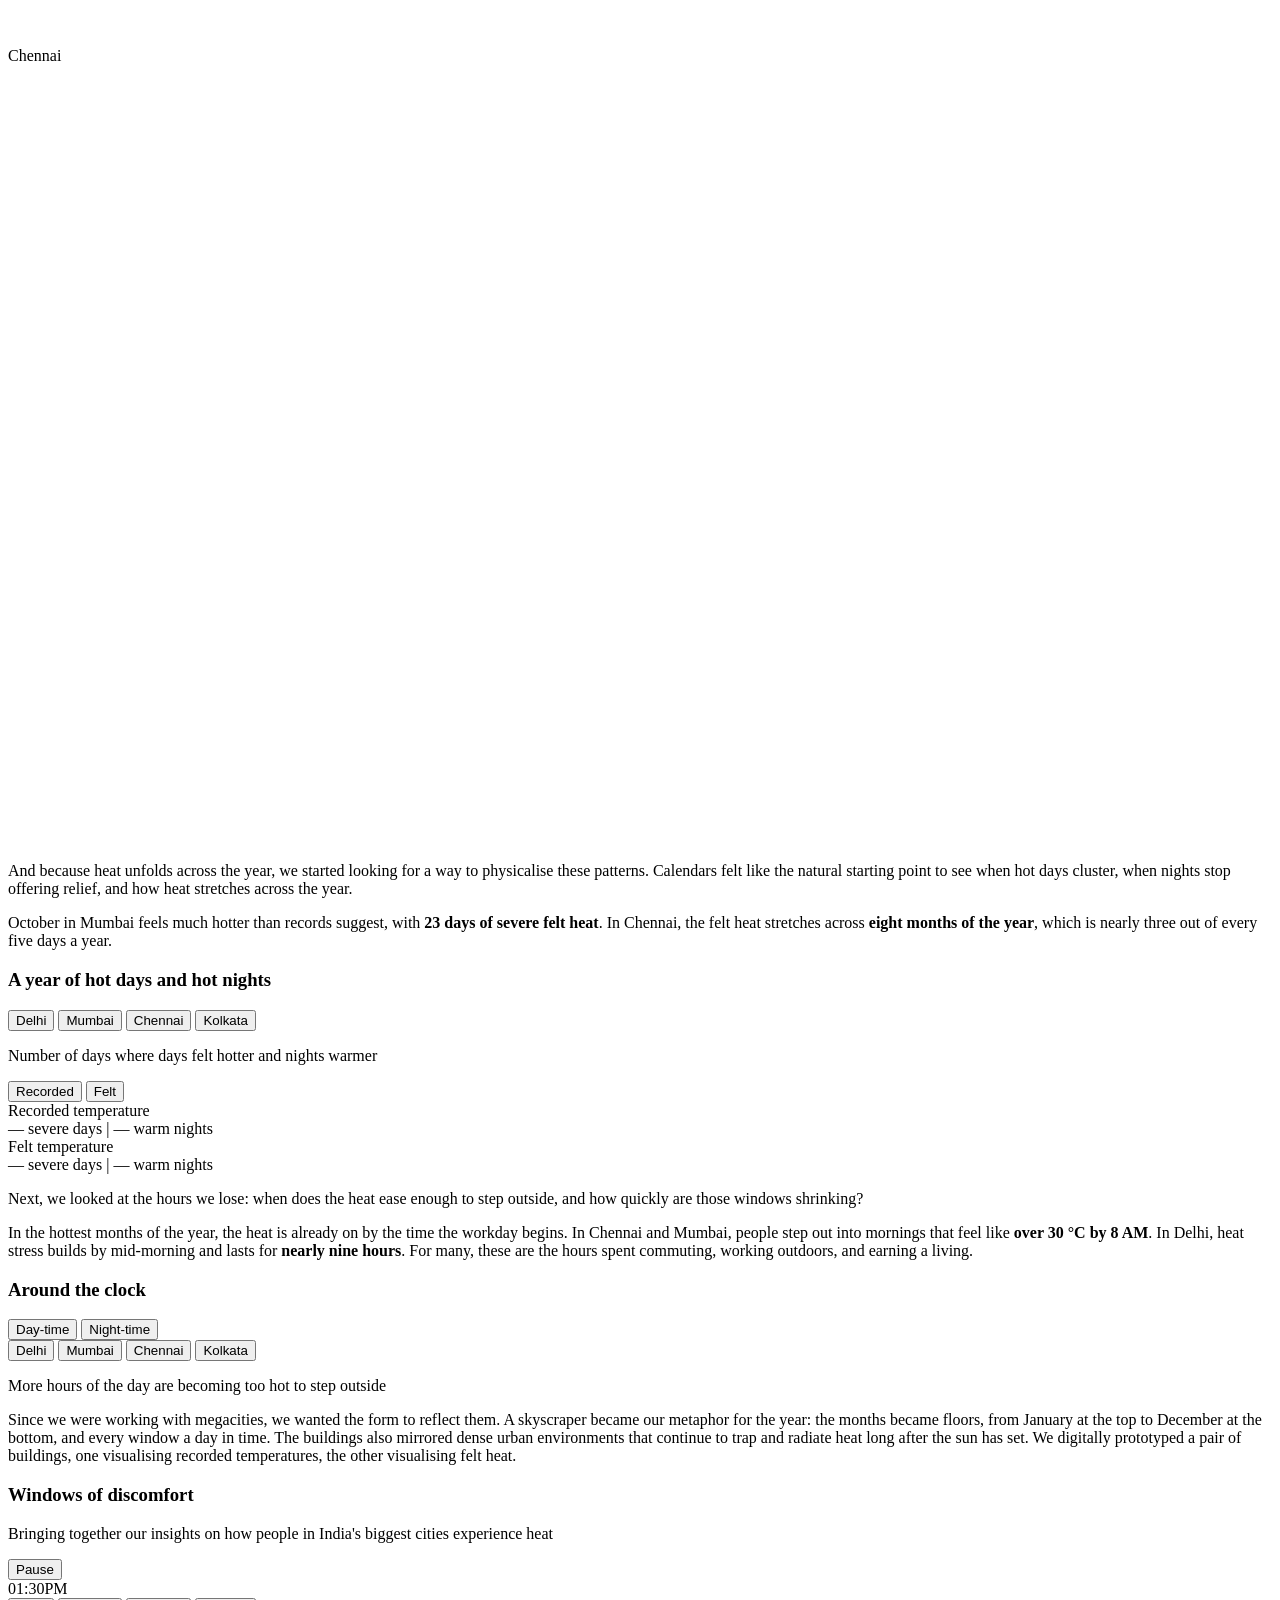
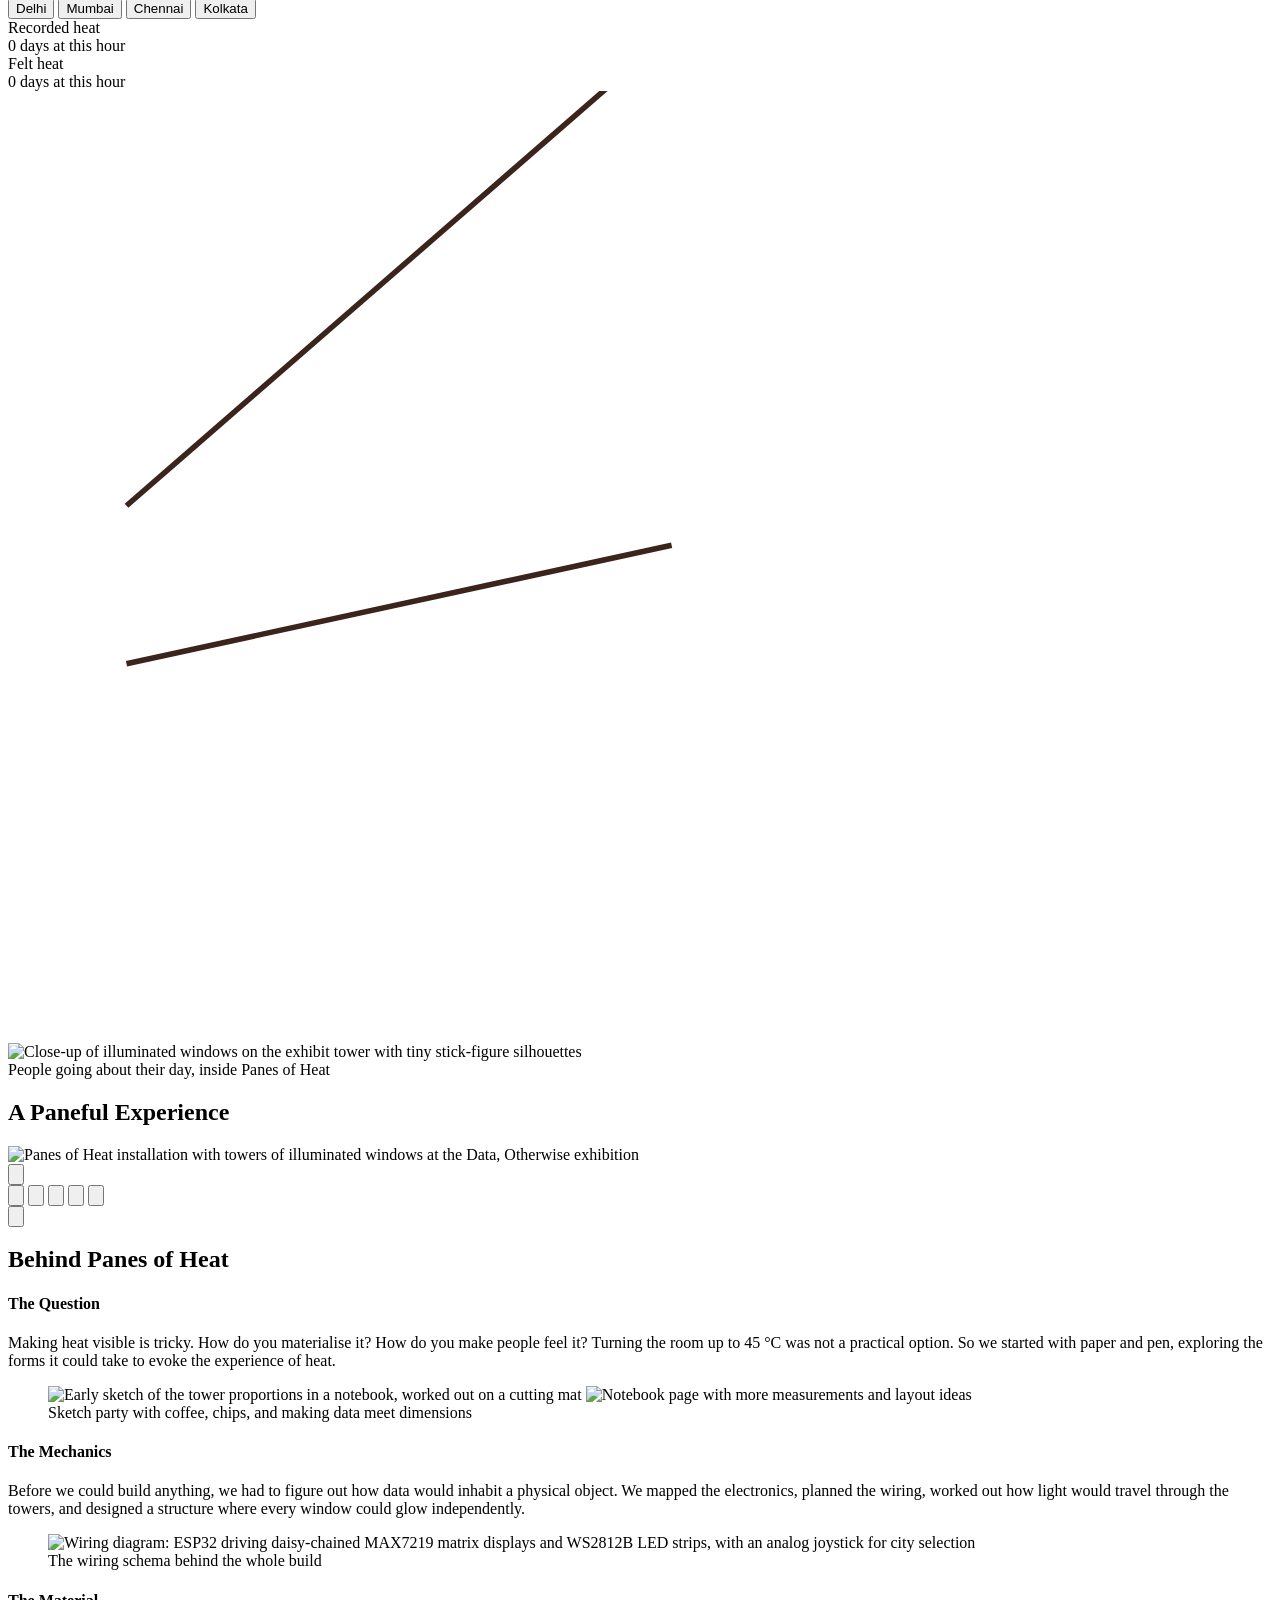
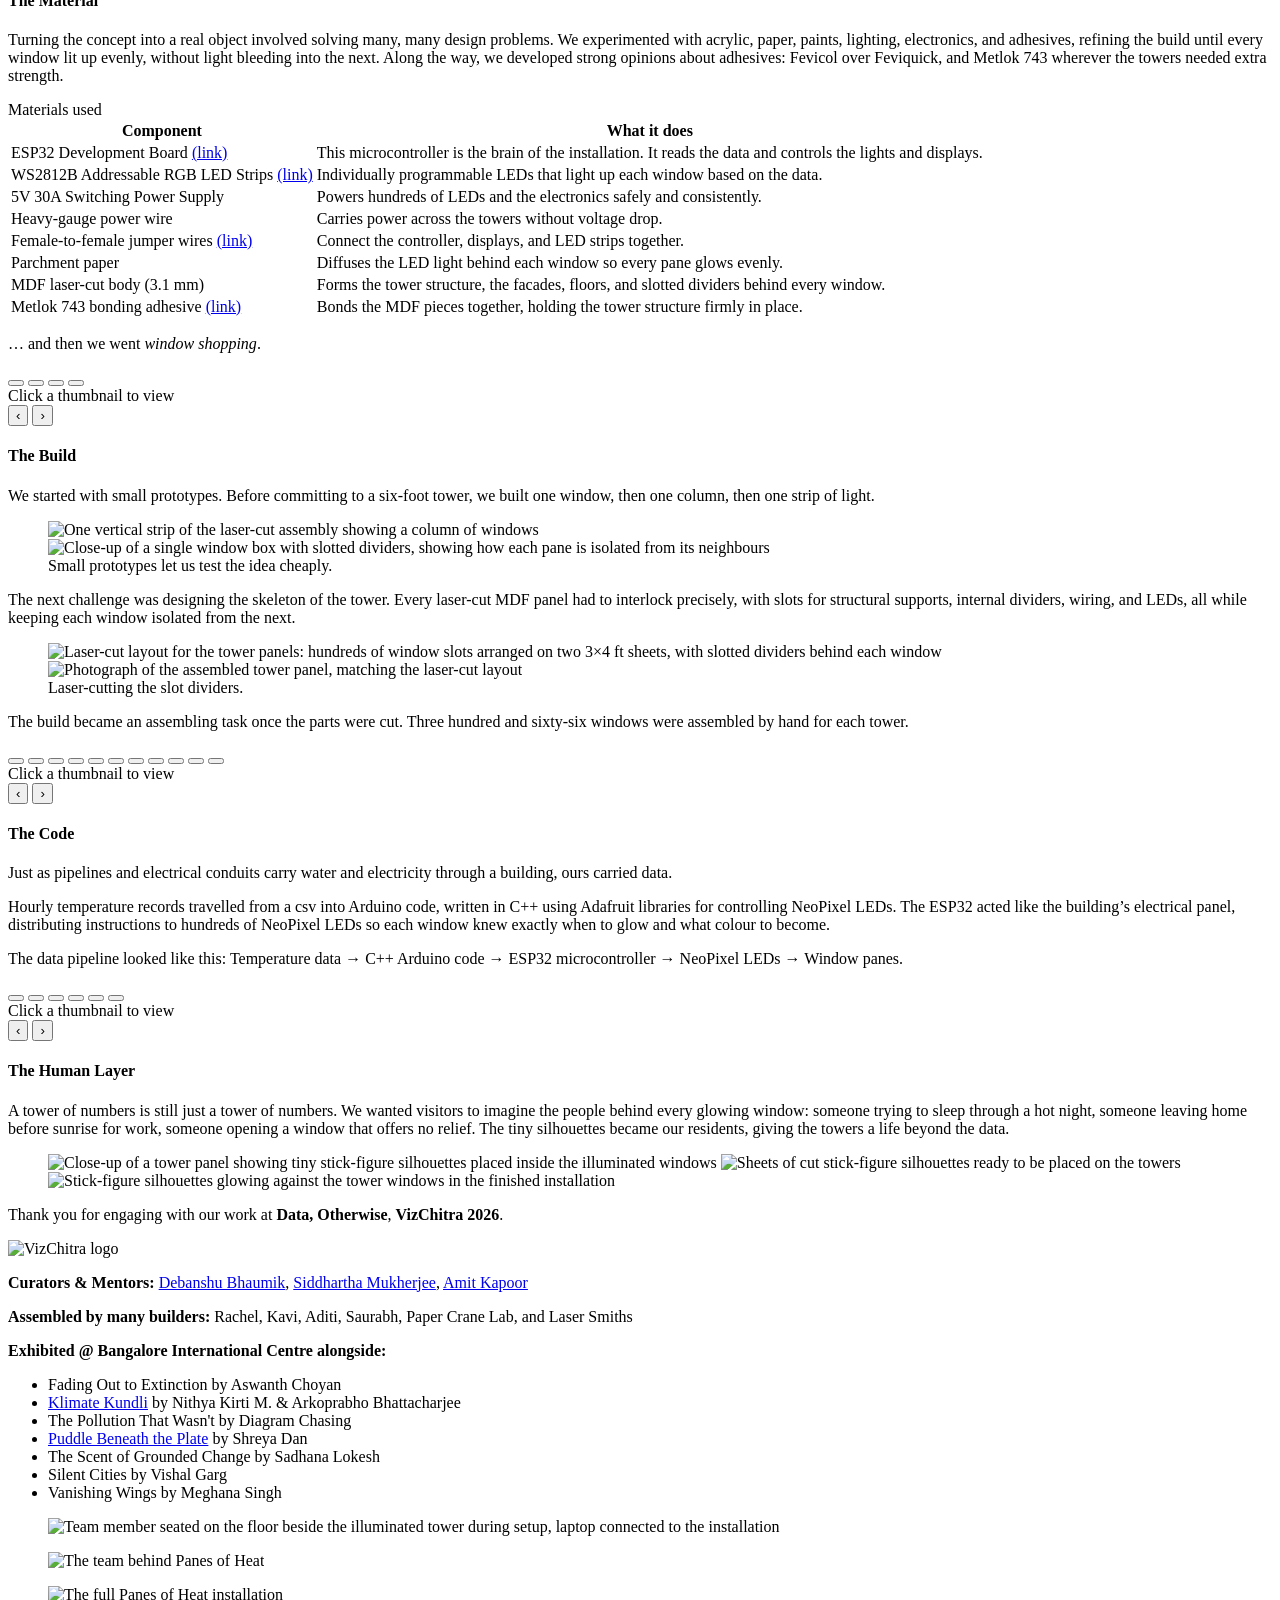
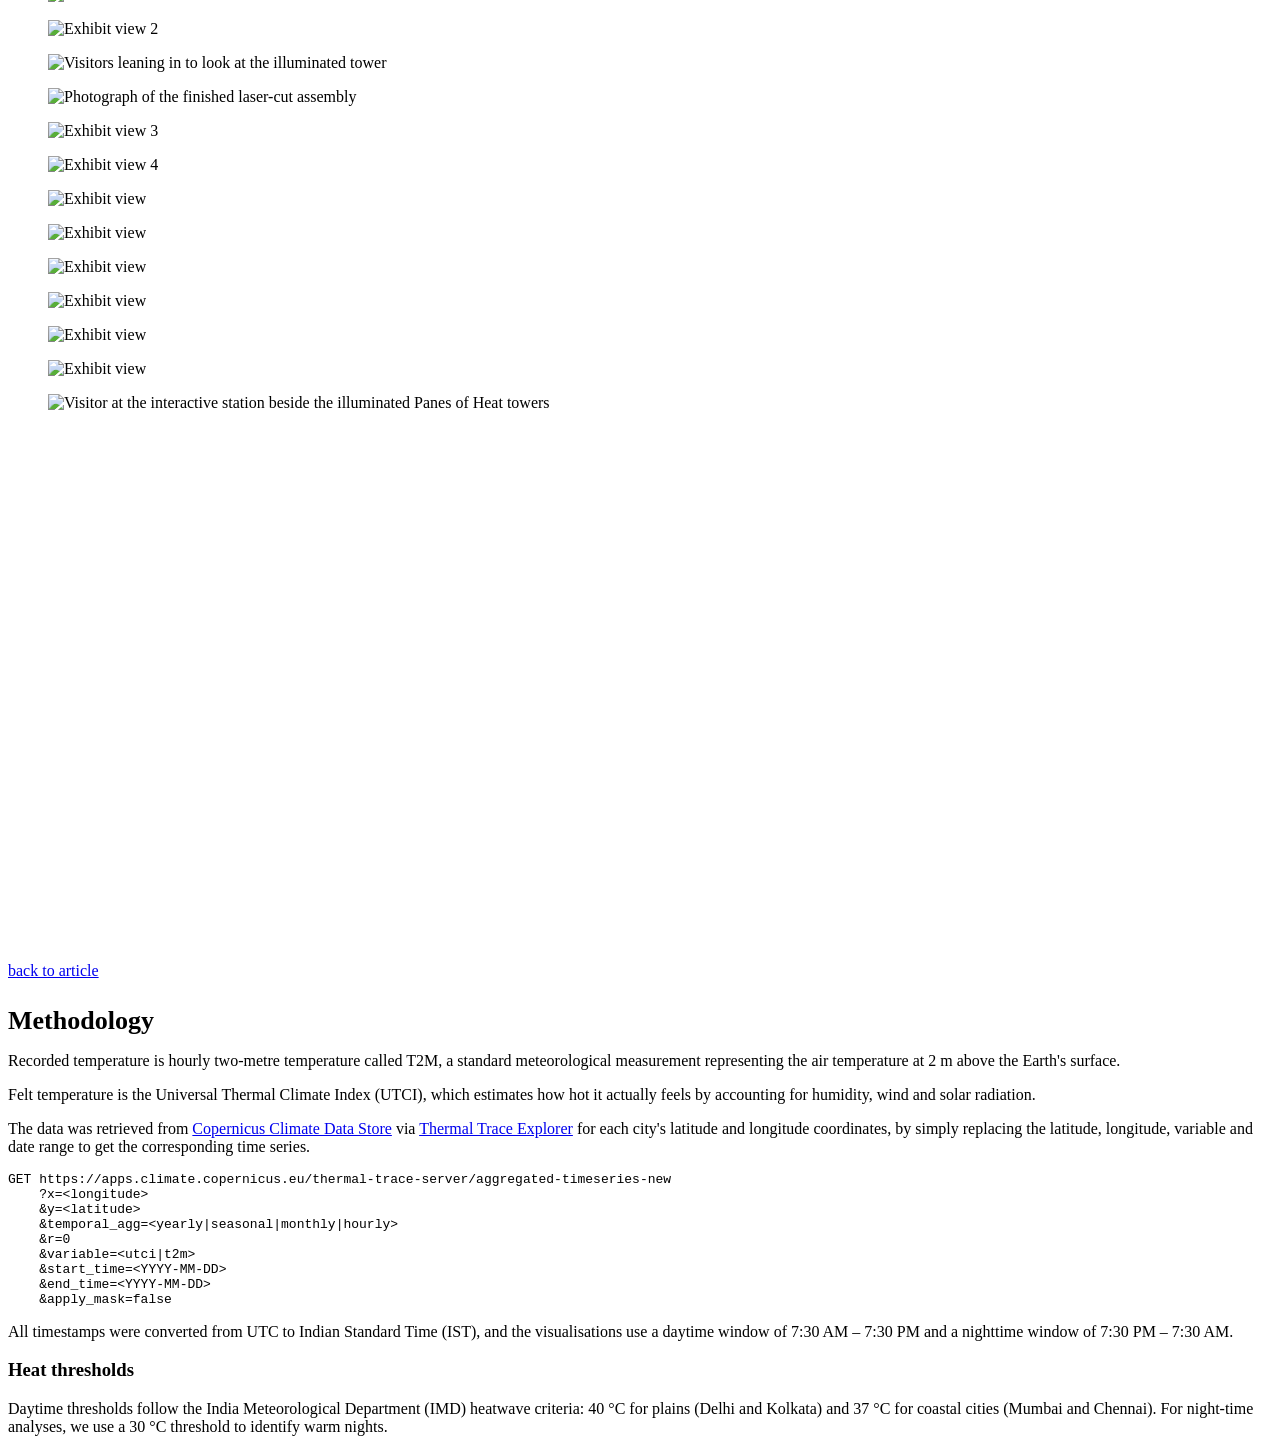
==== commit b9725426: "Revert "compress images: resize to 1600px max, convert opaque PNGs to JPG" This reverts commit 6ed60" ====
--- a/index.html
+++ b/index.html
@@ -1,11 +1,6 @@
 <!DOCTYPE html>
 <html lang="en">
 <head>
-<script>
-  if (!location.pathname.endsWith('/')) {
-    document.write('<base href="' + location.pathname.split('/').pop() + '/">');
-  }
-</script>
 <meta charset="UTF-8">
 <meta name="viewport" content="width=device-width, initial-scale=1.0">
 <title>Panes of Heat | Data, Otherwise @ VizChitra</title>
@@ -28,12 +23,12 @@
 <meta name="twitter:description" content="A data installation offering a window into hotter days and warmer nights across urban India.">
 <meta name="twitter:image" content="https://surbhibhatia.com/vizardry/panes-of-heat/assets/social-card.jpg">
 
-<link rel="icon" type="image/svg+xml" href="assets/favicon.svg">
+<link rel="icon" type="image/svg+xml" href="/vizardry/panes-of-heat/assets/favicon.svg">
 <link rel="preconnect" href="https://fonts.googleapis.com">
 <link rel="preconnect" href="https://fonts.gstatic.com" crossorigin>
 <link href="https://fonts.googleapis.com/css2?family=IBM+Plex+Sans:wght@300;400;500;600;700;800&family=IBM+Plex+Mono:wght@400;500;600&family=Playfair+Display:wght@500;600;700;800;900&display=swap" rel="stylesheet">
 <script src="https://d3js.org/d3.v7.min.js"></script>
-<link rel="stylesheet" href="styles.css">
+<link rel="stylesheet" href="/vizardry/panes-of-heat/styles.css">
 </head>
 <body>
 <div class="page-shell">
@@ -397,7 +392,7 @@
 
         <figure class="thermal-figure">
           <a href="https://thermaltrace.climate.copernicus.eu/?agg=daily&anomaly=false&date=2024-01-01&heat=true&lat=28.63&lng=77.15&variable=utci_daily_max_cat" target="_blank" rel="noopener">
-            <img src="assets/thermal-trace.png" alt="Copernicus ThermalTrace map showing seasonal peak heat stress across South Asia and West Asia for March–May 2023, with New Delhi pinned">
+            <img src="/vizardry/panes-of-heat/assets/thermal-trace.png" alt="Copernicus ThermalTrace map showing seasonal peak heat stress across South Asia and West Asia for March–May 2023, with New Delhi pinned">
           </a>
           <figcaption>Thermal Trace portal showing felt-heat between Mar&ndash;May&nbsp;2024</figcaption>
         </figure>
@@ -563,7 +558,7 @@
                   <line x1="30" y1="145" x2="168" y2="115" stroke="#3A241B" stroke-width="1.4"/>
                 </svg>
                 <div class="mag-circle">
-                  <img src="assets/tower-photo.png" alt="Close-up of illuminated windows on the exhibit tower with tiny stick-figure silhouettes">
+                  <img src="/vizardry/panes-of-heat/assets/tower-photo.png" alt="Close-up of illuminated windows on the exhibit tower with tiny stick-figure silhouettes">
                 </div>
                 <div class="mag-caption">People going about their day, inside Panes of Heat</div>
               </div>
@@ -577,27 +572,27 @@
       <div class="exhibit-panel" aria-label="Panes of Heat exhibition photo">
         <div class="exhibit-panel-inner">
           <h2 class="exhibit-panel-title">A Paneful Experience</h2>
-          <img id="exhibitMainImage" class="exhibit-panel-image" src="assets/exhibit-hero.jpg" alt="Panes of Heat installation with towers of illuminated windows at the Data, Otherwise exhibition">
+          <img id="exhibitMainImage" class="exhibit-panel-image" src="/vizardry/panes-of-heat/assets/exhibit-hero.jpg" alt="Panes of Heat installation with towers of illuminated windows at the Data, Otherwise exhibition">
           <div class="exhibit-carousel">
             <button class="carousel-arrow" id="exhibitPrev" aria-label="Previous photo">
               <svg viewBox="0 0 20 20" xmlns="http://www.w3.org/2000/svg"><path d="M12 4 L6 10 L12 16" stroke="currentColor" stroke-width="1.6" fill="none" stroke-linecap="round" stroke-linejoin="round"/></svg>
             </button>
             <div class="exhibit-thumbs-viewport">
               <div class="exhibit-thumbs" id="exhibitThumbs" role="tablist" aria-label="Choose exhibition photo">
-                <button class="exhibit-thumb active" data-src="assets/exhibit-hero.jpg" aria-label="Exhibition photo 1">
-                  <img src="assets/exhibit-hero.jpg" alt="">
+                <button class="exhibit-thumb active" data-src="/vizardry/panes-of-heat/assets/exhibit-hero.jpg" aria-label="Exhibition photo 1">
+                  <img src="/vizardry/panes-of-heat/assets/exhibit-hero.jpg" alt="">
                 </button>
-                <button class="exhibit-thumb" data-src="assets/panes-sign.jpg" aria-label="Exhibition photo 2">
-                  <img src="assets/panes-sign.jpg" alt="">
+                <button class="exhibit-thumb" data-src="/vizardry/panes-of-heat/assets/panes-sign.jpg" aria-label="Exhibition photo 2">
+                  <img src="/vizardry/panes-of-heat/assets/panes-sign.jpg" alt="">
                 </button>
-                <button class="exhibit-thumb" data-src="assets/panes-more.jpg" aria-label="Exhibition photo 3">
-                  <img src="assets/panes-more.jpg" alt="">
+                <button class="exhibit-thumb" data-src="/vizardry/panes-of-heat/assets/panes-more.jpg" aria-label="Exhibition photo 3">
+                  <img src="/vizardry/panes-of-heat/assets/panes-more.jpg" alt="">
                 </button>
-                <button class="exhibit-thumb" data-src="assets/exhibit-2.jpg" aria-label="Exhibition photo 4">
-                  <img src="assets/exhibit-2.jpg" alt="">
+                <button class="exhibit-thumb" data-src="/vizardry/panes-of-heat/assets/exhibit-2.jpg" aria-label="Exhibition photo 4">
+                  <img src="/vizardry/panes-of-heat/assets/exhibit-2.jpg" alt="">
                 </button>
-                <button class="exhibit-thumb" data-src="assets/exhibit-4.jpg" aria-label="Exhibition photo 5">
-                  <img src="assets/exhibit-4.jpg" alt="">
+                <button class="exhibit-thumb" data-src="/vizardry/panes-of-heat/assets/exhibit-4.jpg" aria-label="Exhibition photo 5">
+                  <img src="/vizardry/panes-of-heat/assets/exhibit-4.jpg" alt="">
                 </button>
               </div>
             </div>
@@ -617,8 +612,8 @@
             <p class="phys-step-text">Making heat visible is tricky. How do you materialise it? How do you make people feel it? Turning the room up to 45&nbsp;°C was not a practical option. So we started with paper and pen, exploring the forms it could take to evoke the experience of heat.</p>
             <figure class="phys-duo">
               <div class="phys-duo-imgs">
-                <img src="assets/sketch-1.jpg" alt="Early sketch of the tower proportions in a notebook, worked out on a cutting mat">
-                <img src="assets/sketch-2.jpg" alt="Notebook page with more measurements and layout ideas">
+                <img src="/vizardry/panes-of-heat/assets/sketch-1.jpg" alt="Early sketch of the tower proportions in a notebook, worked out on a cutting mat">
+                <img src="/vizardry/panes-of-heat/assets/sketch-2.jpg" alt="Notebook page with more measurements and layout ideas">
               </div>
               <figcaption>Sketch party with coffee, chips, and making data meet dimensions</figcaption>
             </figure>
@@ -631,7 +626,7 @@
             <p class="phys-step-text">Before we could build anything, we had to figure out how data would inhabit a physical object. We mapped the electronics, planned the wiring, worked out how light would travel through the towers, and designed a structure where every window could glow independently.</p>
             <figure class="phys-feature">
               <div class="phys-feature-imgs">
-                <img src="assets/diagram.png" alt="Wiring diagram: ESP32 driving daisy-chained MAX7219 matrix displays and WS2812B LED strips, with an analog joystick for city selection">
+                <img src="/vizardry/panes-of-heat/assets/diagram.png" alt="Wiring diagram: ESP32 driving daisy-chained MAX7219 matrix displays and WS2812B LED strips, with an analog joystick for city selection">
               </div>
               <figcaption>The wiring schema behind the whole build</figcaption>
             </figure>
@@ -690,10 +685,10 @@
             <p class="phys-shopping-line">&hellip; and then we went <em>window shopping</em>.</p>
             <div class="phys-gallery">
               <div class="phys-thumbs" data-target="phys-view-2">
-                <button class="phys-thumb active" data-src="assets/experiment-4.JPG" aria-label="Experiment 4"></button>
-                <button class="phys-thumb" data-src="assets/experiment-1.jpg" aria-label="Experiment 1"></button>
-                <button class="phys-thumb" data-src="assets/experiment-2.jpg" aria-label="Experiment 2"></button>
-                <button class="phys-thumb" data-src="assets/experiment-3.jpg" aria-label="Experiment 3"></button>
+                <button class="phys-thumb active" data-src="/vizardry/panes-of-heat/assets/experiment-4.JPG" aria-label="Experiment 4"></button>
+                <button class="phys-thumb" data-src="/vizardry/panes-of-heat/assets/experiment-1.jpg" aria-label="Experiment 1"></button>
+                <button class="phys-thumb" data-src="/vizardry/panes-of-heat/assets/experiment-2.jpg" aria-label="Experiment 2"></button>
+                <button class="phys-thumb" data-src="/vizardry/panes-of-heat/assets/experiment-3.jpg" aria-label="Experiment 3"></button>
               </div>
               <div class="phys-view" id="phys-view-2">
                 <div class="phys-view-empty">Click a thumbnail to view</div>
@@ -711,33 +706,33 @@
             <p class="phys-step-text">We started with small prototypes. Before committing to a six-foot tower, we built one window, then one column, then one strip of light.</p>
             <figure class="phys-feature phys-feature-wide">
               <div class="phys-feature-pair">
-                <img src="assets/one-strip.jpg" alt="One vertical strip of the laser-cut assembly showing a column of windows">
-                <img src="assets/one-box.png" alt="Close-up of a single window box with slotted dividers, showing how each pane is isolated from its neighbours">
+                <img src="/vizardry/panes-of-heat/assets/one-strip.jpg" alt="One vertical strip of the laser-cut assembly showing a column of windows">
+                <img src="/vizardry/panes-of-heat/assets/one-box.png" alt="Close-up of a single window box with slotted dividers, showing how each pane is isolated from its neighbours">
               </div>
               <figcaption>Small prototypes let us test the idea cheaply.</figcaption>
             </figure>
             <p class="phys-step-text">The next challenge was designing the skeleton of the tower. Every laser-cut MDF panel had to interlock precisely, with slots for structural supports, internal dividers, wiring, and LEDs, all while keeping each window isolated from the next.</p>
             <figure class="phys-feature phys-feature-wide">
               <div class="phys-feature-imgs">
-                <img src="assets/built-master.png" alt="Laser-cut layout for the tower panels: hundreds of window slots arranged on two 3×4 ft sheets, with slotted dividers behind each window">
-                <img src="assets/built-3.jpg" alt="Photograph of the assembled tower panel, matching the laser-cut layout">
+                <img src="/vizardry/panes-of-heat/assets/built-master.png" alt="Laser-cut layout for the tower panels: hundreds of window slots arranged on two 3×4 ft sheets, with slotted dividers behind each window">
+                <img src="/vizardry/panes-of-heat/assets/built-3.jpg" alt="Photograph of the assembled tower panel, matching the laser-cut layout">
               </div>
               <figcaption>Laser-cutting the slot dividers.</figcaption>
             </figure>
             <p class="phys-step-text">The build became an assembling task once the parts were cut. Three hundred and sixty-six windows were assembled by hand for each tower.</p>
             <div class="phys-gallery">
               <div class="phys-thumbs" data-target="phys-view-3">
-                <button class="phys-thumb active" data-src="assets/assemble-2.JPG" aria-label="Assemble 2"></button>
-                <button class="phys-thumb" data-src="assets/assemble-1.jpg" aria-label="Assemble 1"></button>
-                <button class="phys-thumb" data-src="assets/assemble-3.JPG" aria-label="Assemble 3"></button>
-                <button class="phys-thumb" data-src="assets/assemble-4.jpg" aria-label="Assemble 4"></button>
-                <button class="phys-thumb" data-src="assets/assemble-5.jpg" aria-label="Assemble 5"></button>
-                <button class="phys-thumb" data-src="assets/assemble-6.jpg" aria-label="Assemble 6"></button>
-                <button class="phys-thumb" data-src="assets/assemble-7.jpg" aria-label="Assemble 7"></button>
-                <button class="phys-thumb" data-src="assets/built-1.jpg" aria-label="Built 1"></button>
-                <button class="phys-thumb" data-src="assets/built-2.jpg" aria-label="Built 2"></button>
-                <button class="phys-thumb" data-src="assets/built-4.jpg" aria-label="Built 4"></button>
-                <button class="phys-thumb" data-src="assets/built-5.jpg" aria-label="Built 5"></button>
+                <button class="phys-thumb active" data-src="/vizardry/panes-of-heat/assets/assemble-2.JPG" aria-label="Assemble 2"></button>
+                <button class="phys-thumb" data-src="/vizardry/panes-of-heat/assets/assemble-1.jpg" aria-label="Assemble 1"></button>
+                <button class="phys-thumb" data-src="/vizardry/panes-of-heat/assets/assemble-3.JPG" aria-label="Assemble 3"></button>
+                <button class="phys-thumb" data-src="/vizardry/panes-of-heat/assets/assemble-4.jpg" aria-label="Assemble 4"></button>
+                <button class="phys-thumb" data-src="/vizardry/panes-of-heat/assets/assemble-5.jpg" aria-label="Assemble 5"></button>
+                <button class="phys-thumb" data-src="/vizardry/panes-of-heat/assets/assemble-6.jpg" aria-label="Assemble 6"></button>
+                <button class="phys-thumb" data-src="/vizardry/panes-of-heat/assets/assemble-7.jpg" aria-label="Assemble 7"></button>
+                <button class="phys-thumb" data-src="/vizardry/panes-of-heat/assets/built-1.jpg" aria-label="Built 1"></button>
+                <button class="phys-thumb" data-src="/vizardry/panes-of-heat/assets/built-2.jpg" aria-label="Built 2"></button>
+                <button class="phys-thumb" data-src="/vizardry/panes-of-heat/assets/built-4.jpg" aria-label="Built 4"></button>
+                <button class="phys-thumb" data-src="/vizardry/panes-of-heat/assets/built-5.jpg" aria-label="Built 5"></button>
               </div>
               <div class="phys-view" id="phys-view-3">
                 <div class="phys-view-empty">Click a thumbnail to view</div>
@@ -757,12 +752,12 @@
             <p class="phys-step-text">The data pipeline looked like this: Temperature data &rarr; C++ Arduino code &rarr; ESP32 microcontroller &rarr; NeoPixel LEDs &rarr; Window panes.</p>
             <div class="phys-gallery">
               <div class="phys-thumbs" data-target="phys-view-4">
-                <button class="phys-thumb" data-src="assets/electronics-1.jpg" aria-label="Electronics 1"></button>
-                <button class="phys-thumb" data-src="assets/electronics-3.jpg" aria-label="Electronics 2"></button>
-                <button class="phys-thumb" data-src="assets/lights-1.jpg" aria-label="Lights 1"></button>
-                <button class="phys-thumb active" data-src="assets/lights-2.jpg" aria-label="Lights 2"></button>
-                <button class="phys-thumb" data-src="assets/lights-3.jpg" aria-label="Lights 3"></button>
-                <button class="phys-thumb" data-src="assets/lights-4.jpg" aria-label="Lights 4"></button>
+                <button class="phys-thumb" data-src="/vizardry/panes-of-heat/assets/electronics-1.jpg" aria-label="Electronics 1"></button>
+                <button class="phys-thumb" data-src="/vizardry/panes-of-heat/assets/electronics-3.jpg" aria-label="Electronics 2"></button>
+                <button class="phys-thumb" data-src="/vizardry/panes-of-heat/assets/lights-1.jpg" aria-label="Lights 1"></button>
+                <button class="phys-thumb active" data-src="/vizardry/panes-of-heat/assets/lights-2.jpg" aria-label="Lights 2"></button>
+                <button class="phys-thumb" data-src="/vizardry/panes-of-heat/assets/lights-3.jpg" aria-label="Lights 3"></button>
+                <button class="phys-thumb" data-src="/vizardry/panes-of-heat/assets/lights-4.jpg" aria-label="Lights 4"></button>
               </div>
               <div class="phys-view" id="phys-view-4">
                 <div class="phys-view-empty">Click a thumbnail to view</div>
@@ -780,9 +775,9 @@
             <p class="phys-step-text">A tower of numbers is still just a tower of numbers. We wanted visitors to imagine the people behind every glowing window: someone trying to sleep through a hot night, someone leaving home before sunrise for work, someone opening a window that offers no relief. The tiny silhouettes became our residents, giving the towers a life beyond the data.</p>
             <figure class="phys-duo">
               <div class="phys-duo-imgs">
-                <img src="assets/people-1.JPG" alt="Close-up of a tower panel showing tiny stick-figure silhouettes placed inside the illuminated windows">
-                <img src="assets/people-2.jpg" alt="Sheets of cut stick-figure silhouettes ready to be placed on the towers">
-                <img src="assets/people.jpg" alt="Stick-figure silhouettes glowing against the tower windows in the finished installation">
+                <img src="/vizardry/panes-of-heat/assets/people-1.JPG" alt="Close-up of a tower panel showing tiny stick-figure silhouettes placed inside the illuminated windows">
+                <img src="/vizardry/panes-of-heat/assets/people-2.jpg" alt="Sheets of cut stick-figure silhouettes ready to be placed on the towers">
+                <img src="/vizardry/panes-of-heat/assets/people.jpg" alt="Stick-figure silhouettes glowing against the tower windows in the finished installation">
               </div>
             </figure>
           </div>
@@ -793,7 +788,7 @@
 
     <section class="closing">
       <p class="closing-thanks">Thank you for engaging with our work at <strong>Data, Otherwise</strong>, <strong>VizChitra&nbsp;2026</strong>.</p>
-      <img class="closing-logo" src="assets/logo.png" alt="VizChitra logo">
+      <img class="closing-logo" src="/vizardry/panes-of-heat/assets/logo.png" alt="VizChitra logo">
       <div class="closing-credits">
         <p><strong>Curators &amp; Mentors:</strong> <a href="https://www.debanshubhaumik.com/" target="_blank" rel="noopener">Debanshu Bhaumik</a>, <a href="https://www.instagram.com/decodingkunst/" target="_blank" rel="noopener">Siddhartha Mukherjee</a>, <a href="https://amitkaps.com/" target="_blank" rel="noopener">Amit Kapoor</a></p>
         <p><strong>Assembled by many builders:</strong> Rachel, Kavi, Aditi, Saurabh, Paper Crane Lab, and Laser Smiths</p>
@@ -810,37 +805,37 @@
       </div>
       <div class="closing-carousel" aria-label="Closing photo carousel">
         <div class="closing-track">
-          <figure><img src="assets/DSC05571.jpg" alt="Team member seated on the floor beside the illuminated tower during setup, laptop connected to the installation"></figure>
-          <figure><img src="assets/all-of-us.jpg" alt="The team behind Panes of Heat"></figure>
-          <figure><img src="assets/exhibit-hero.jpg" alt="The full Panes of Heat installation"></figure>
-          <figure><img src="assets/exhibit-2.jpg" alt="Exhibit view 2"></figure>
-          <figure><img src="assets/visiting-us.jpg" alt="Visitors leaning in to look at the illuminated tower"></figure>
-          <figure><img src="assets/IMG_5.JPG" alt="Photograph of the finished laser-cut assembly"></figure>
-          <figure><img src="assets/exhibit-3.jpg" alt="Exhibit view 3"></figure>
-          <figure><img src="assets/exhibit-4.jpg" alt="Exhibit view 4"></figure>
-          <figure><img src="assets/IMG_6.jpg" alt="Exhibit view"></figure>
-          <figure><img src="assets/IMG_7181.jpg" alt="Exhibit view"></figure>
-          <figure><img src="assets/IMG_8359.JPG" alt="Exhibit view"></figure>
-          <figure><img src="assets/IMG_8373.JPG" alt="Exhibit view"></figure>
-          <figure><img src="assets/IMG_8420.JPG" alt="Exhibit view"></figure>
-          <figure><img src="assets/IMG_8343%202.JPG" alt="Exhibit view"></figure>
-          <figure><img src="assets/IMG_6967.jpg" alt="Visitor at the interactive station beside the illuminated Panes of Heat towers"></figure>
+          <figure><img src="/vizardry/panes-of-heat/assets/DSC05571.jpg" alt="Team member seated on the floor beside the illuminated tower during setup, laptop connected to the installation"></figure>
+          <figure><img src="/vizardry/panes-of-heat/assets/all-of-us.jpg" alt="The team behind Panes of Heat"></figure>
+          <figure><img src="/vizardry/panes-of-heat/assets/exhibit-hero.jpg" alt="The full Panes of Heat installation"></figure>
+          <figure><img src="/vizardry/panes-of-heat/assets/exhibit-2.jpg" alt="Exhibit view 2"></figure>
+          <figure><img src="/vizardry/panes-of-heat/assets/visiting-us.jpg" alt="Visitors leaning in to look at the illuminated tower"></figure>
+          <figure><img src="/vizardry/panes-of-heat/assets/IMG_5.JPG" alt="Photograph of the finished laser-cut assembly"></figure>
+          <figure><img src="/vizardry/panes-of-heat/assets/exhibit-3.jpg" alt="Exhibit view 3"></figure>
+          <figure><img src="/vizardry/panes-of-heat/assets/exhibit-4.jpg" alt="Exhibit view 4"></figure>
+          <figure><img src="/vizardry/panes-of-heat/assets/IMG_6.jpg" alt="Exhibit view"></figure>
+          <figure><img src="/vizardry/panes-of-heat/assets/IMG_7181.jpg" alt="Exhibit view"></figure>
+          <figure><img src="/vizardry/panes-of-heat/assets/IMG_8359.JPG" alt="Exhibit view"></figure>
+          <figure><img src="/vizardry/panes-of-heat/assets/IMG_8373.JPG" alt="Exhibit view"></figure>
+          <figure><img src="/vizardry/panes-of-heat/assets/IMG_8420.JPG" alt="Exhibit view"></figure>
+          <figure><img src="/vizardry/panes-of-heat/assets/IMG_8343%202.JPG" alt="Exhibit view"></figure>
+          <figure><img src="/vizardry/panes-of-heat/assets/IMG_6967.jpg" alt="Visitor at the interactive station beside the illuminated Panes of Heat towers"></figure>
           <!-- duplicated for seamless loop -->
-          <figure aria-hidden="true"><img src="assets/DSC05571.jpg" alt=""></figure>
-          <figure aria-hidden="true"><img src="assets/all-of-us.jpg" alt=""></figure>
-          <figure aria-hidden="true"><img src="assets/exhibit-hero.jpg" alt=""></figure>
-          <figure aria-hidden="true"><img src="assets/exhibit-2.jpg" alt=""></figure>
-          <figure aria-hidden="true"><img src="assets/visiting-us.jpg" alt=""></figure>
-          <figure aria-hidden="true"><img src="assets/IMG_5.JPG" alt=""></figure>
-          <figure aria-hidden="true"><img src="assets/exhibit-3.jpg" alt=""></figure>
-          <figure aria-hidden="true"><img src="assets/exhibit-4.jpg" alt=""></figure>
-          <figure aria-hidden="true"><img src="assets/IMG_6.jpg" alt=""></figure>
-          <figure aria-hidden="true"><img src="assets/IMG_7181.jpg" alt=""></figure>
-          <figure aria-hidden="true"><img src="assets/IMG_8359.JPG" alt=""></figure>
-          <figure aria-hidden="true"><img src="assets/IMG_8373.JPG" alt=""></figure>
-          <figure aria-hidden="true"><img src="assets/IMG_8420.JPG" alt=""></figure>
-          <figure aria-hidden="true"><img src="assets/IMG_8343%202.JPG" alt=""></figure>
-          <figure aria-hidden="true"><img src="assets/IMG_6967.jpg" alt=""></figure>
+          <figure aria-hidden="true"><img src="/vizardry/panes-of-heat/assets/DSC05571.jpg" alt=""></figure>
+          <figure aria-hidden="true"><img src="/vizardry/panes-of-heat/assets/all-of-us.jpg" alt=""></figure>
+          <figure aria-hidden="true"><img src="/vizardry/panes-of-heat/assets/exhibit-hero.jpg" alt=""></figure>
+          <figure aria-hidden="true"><img src="/vizardry/panes-of-heat/assets/exhibit-2.jpg" alt=""></figure>
+          <figure aria-hidden="true"><img src="/vizardry/panes-of-heat/assets/visiting-us.jpg" alt=""></figure>
+          <figure aria-hidden="true"><img src="/vizardry/panes-of-heat/assets/IMG_5.JPG" alt=""></figure>
+          <figure aria-hidden="true"><img src="/vizardry/panes-of-heat/assets/exhibit-3.jpg" alt=""></figure>
+          <figure aria-hidden="true"><img src="/vizardry/panes-of-heat/assets/exhibit-4.jpg" alt=""></figure>
+          <figure aria-hidden="true"><img src="/vizardry/panes-of-heat/assets/IMG_6.jpg" alt=""></figure>
+          <figure aria-hidden="true"><img src="/vizardry/panes-of-heat/assets/IMG_7181.jpg" alt=""></figure>
+          <figure aria-hidden="true"><img src="/vizardry/panes-of-heat/assets/IMG_8359.JPG" alt=""></figure>
+          <figure aria-hidden="true"><img src="/vizardry/panes-of-heat/assets/IMG_8373.JPG" alt=""></figure>
+          <figure aria-hidden="true"><img src="/vizardry/panes-of-heat/assets/IMG_8420.JPG" alt=""></figure>
+          <figure aria-hidden="true"><img src="/vizardry/panes-of-heat/assets/IMG_8343%202.JPG" alt=""></figure>
+          <figure aria-hidden="true"><img src="/vizardry/panes-of-heat/assets/IMG_6967.jpg" alt=""></figure>
         </div>
       </div>
     </section>
@@ -879,7 +874,7 @@
 <div id="tt" role="tooltip" aria-hidden="true"></div>
 
 
-<script src="script.js" defer></script>
+<script src="/vizardry/panes-of-heat/script.js" defer></script>
 
 </body>
 </html>
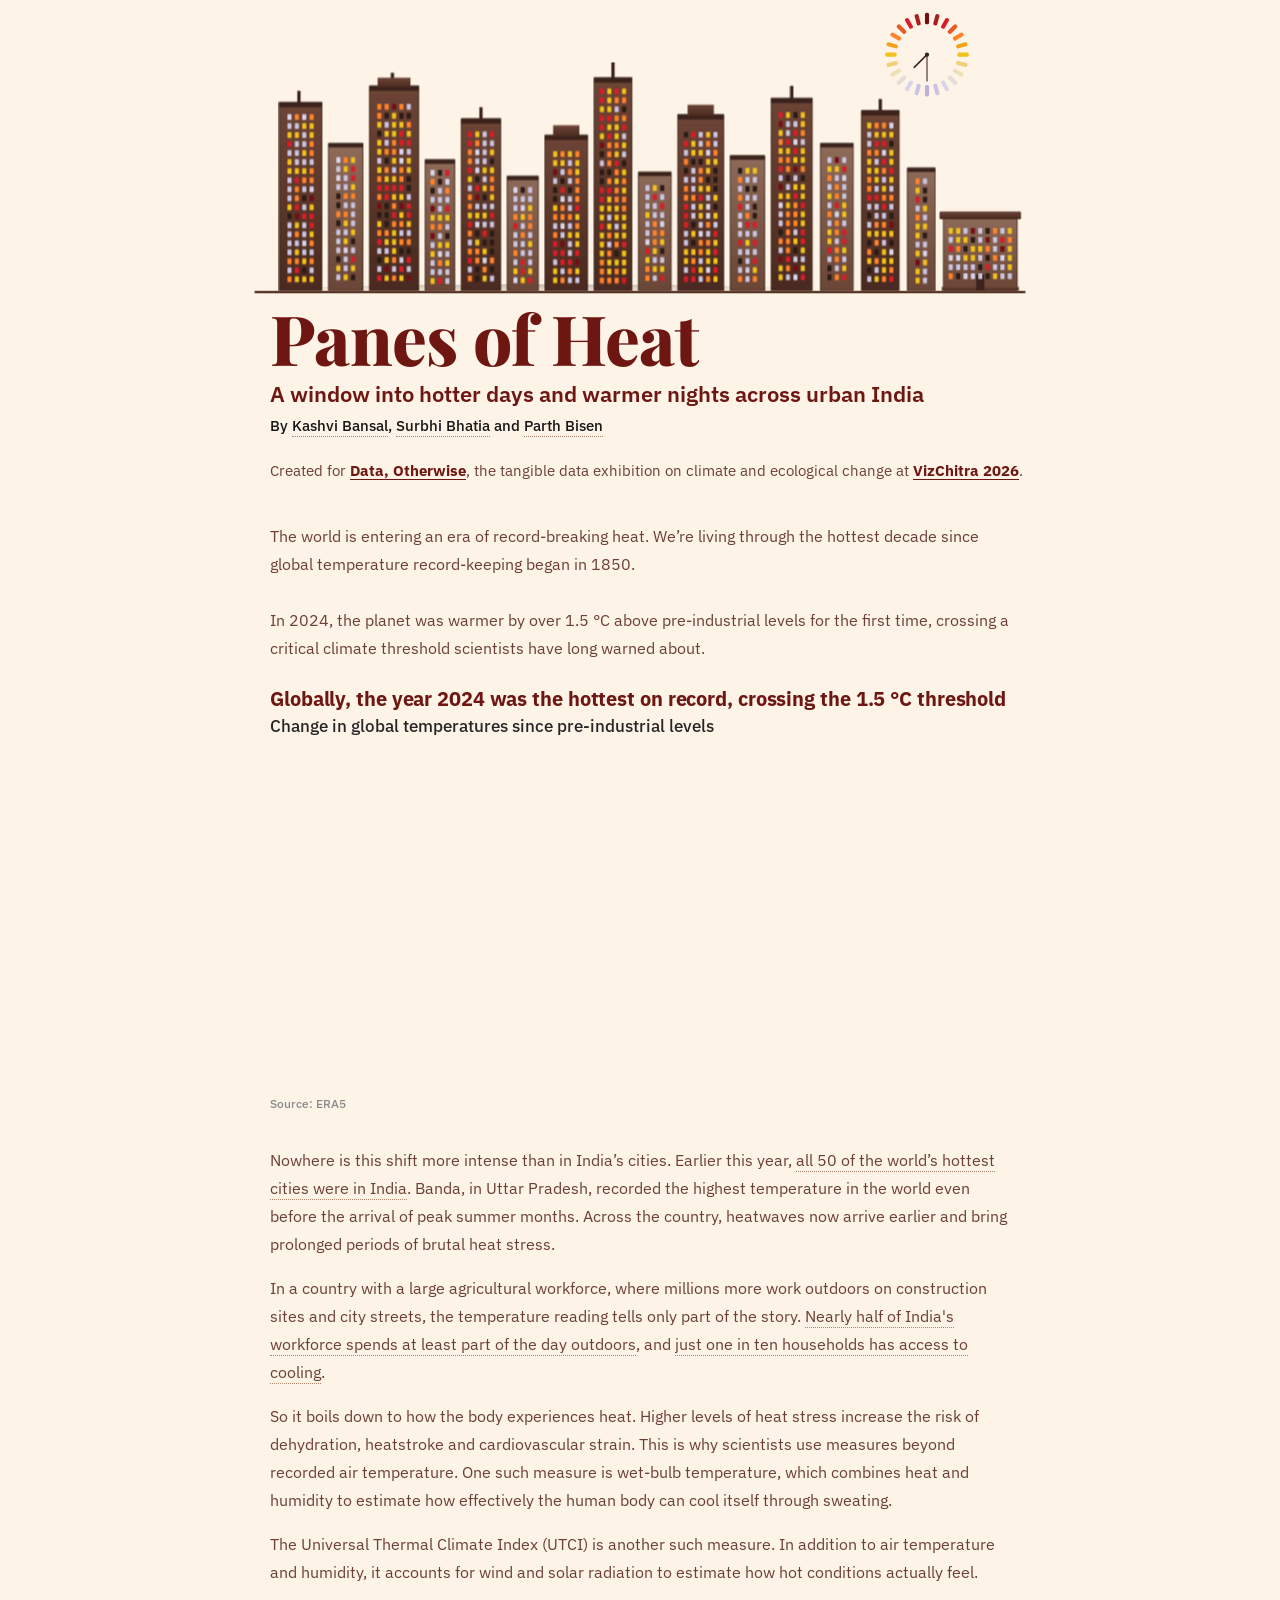
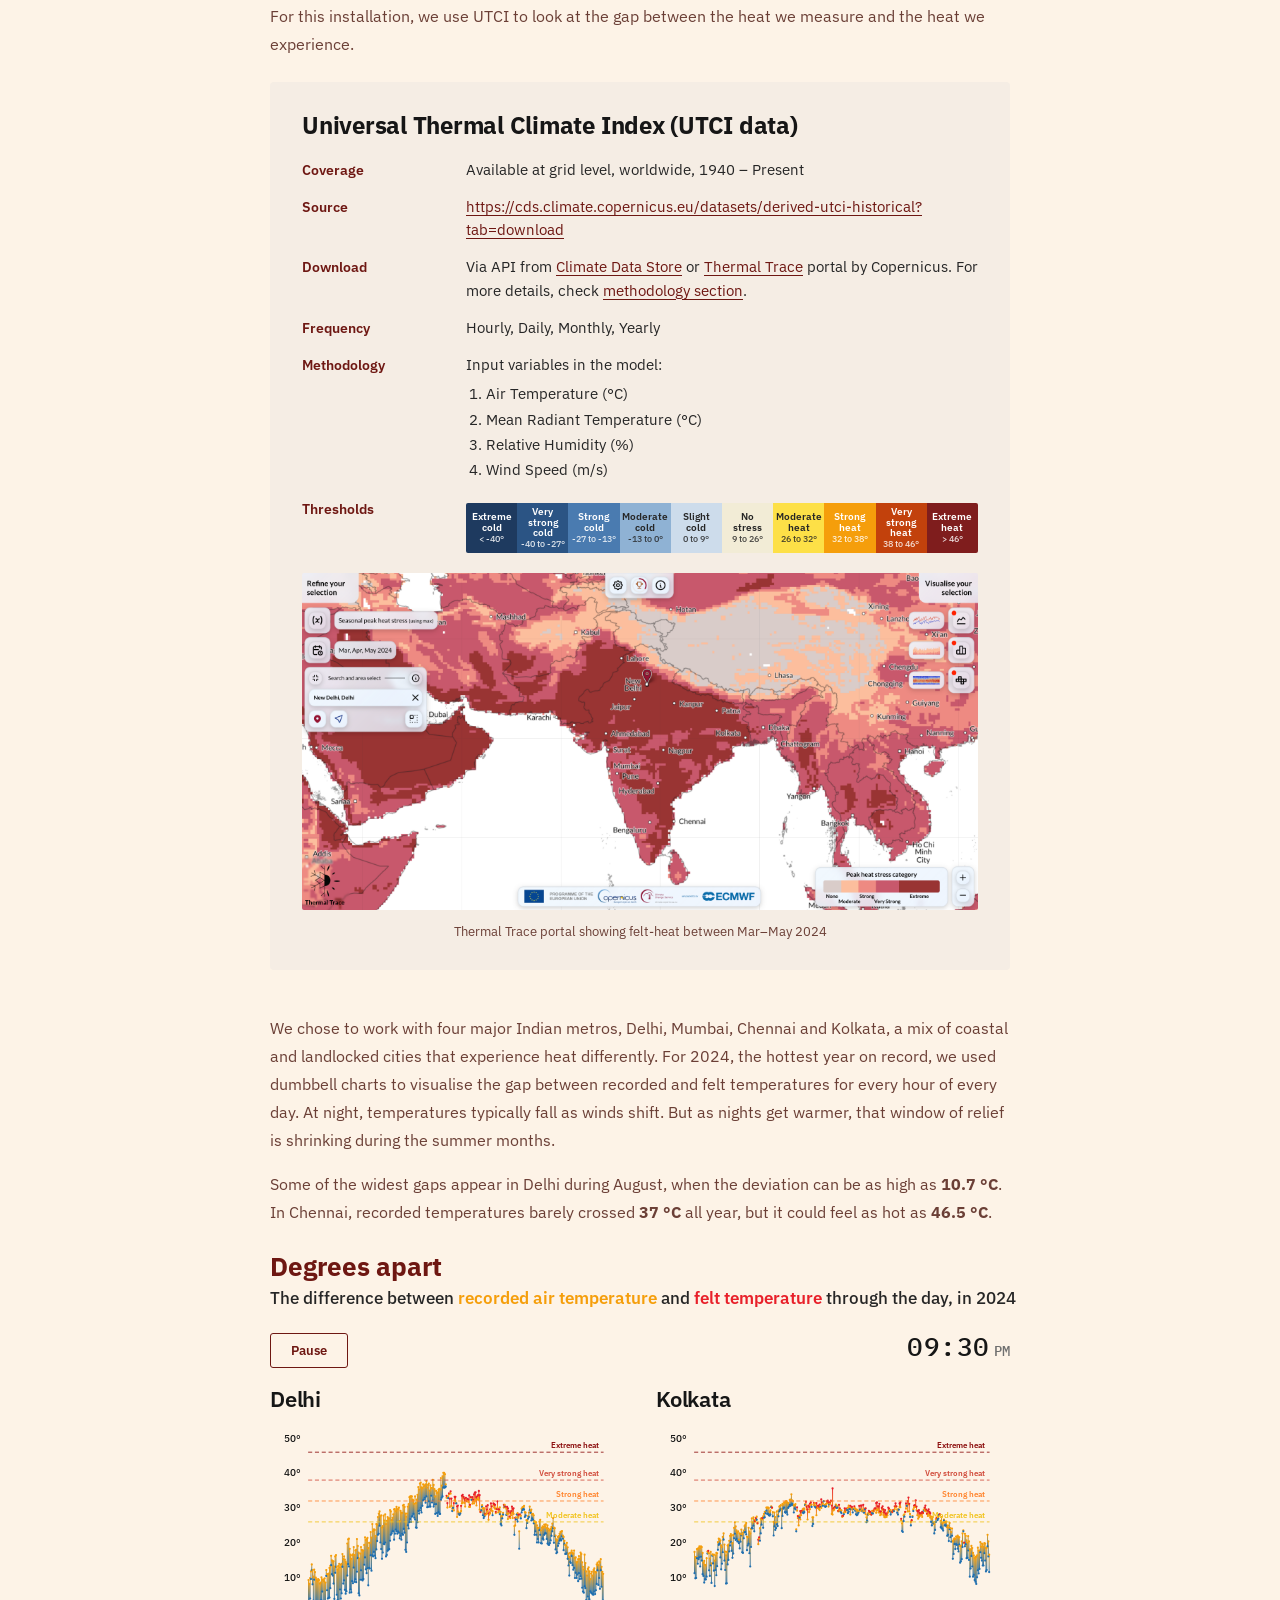
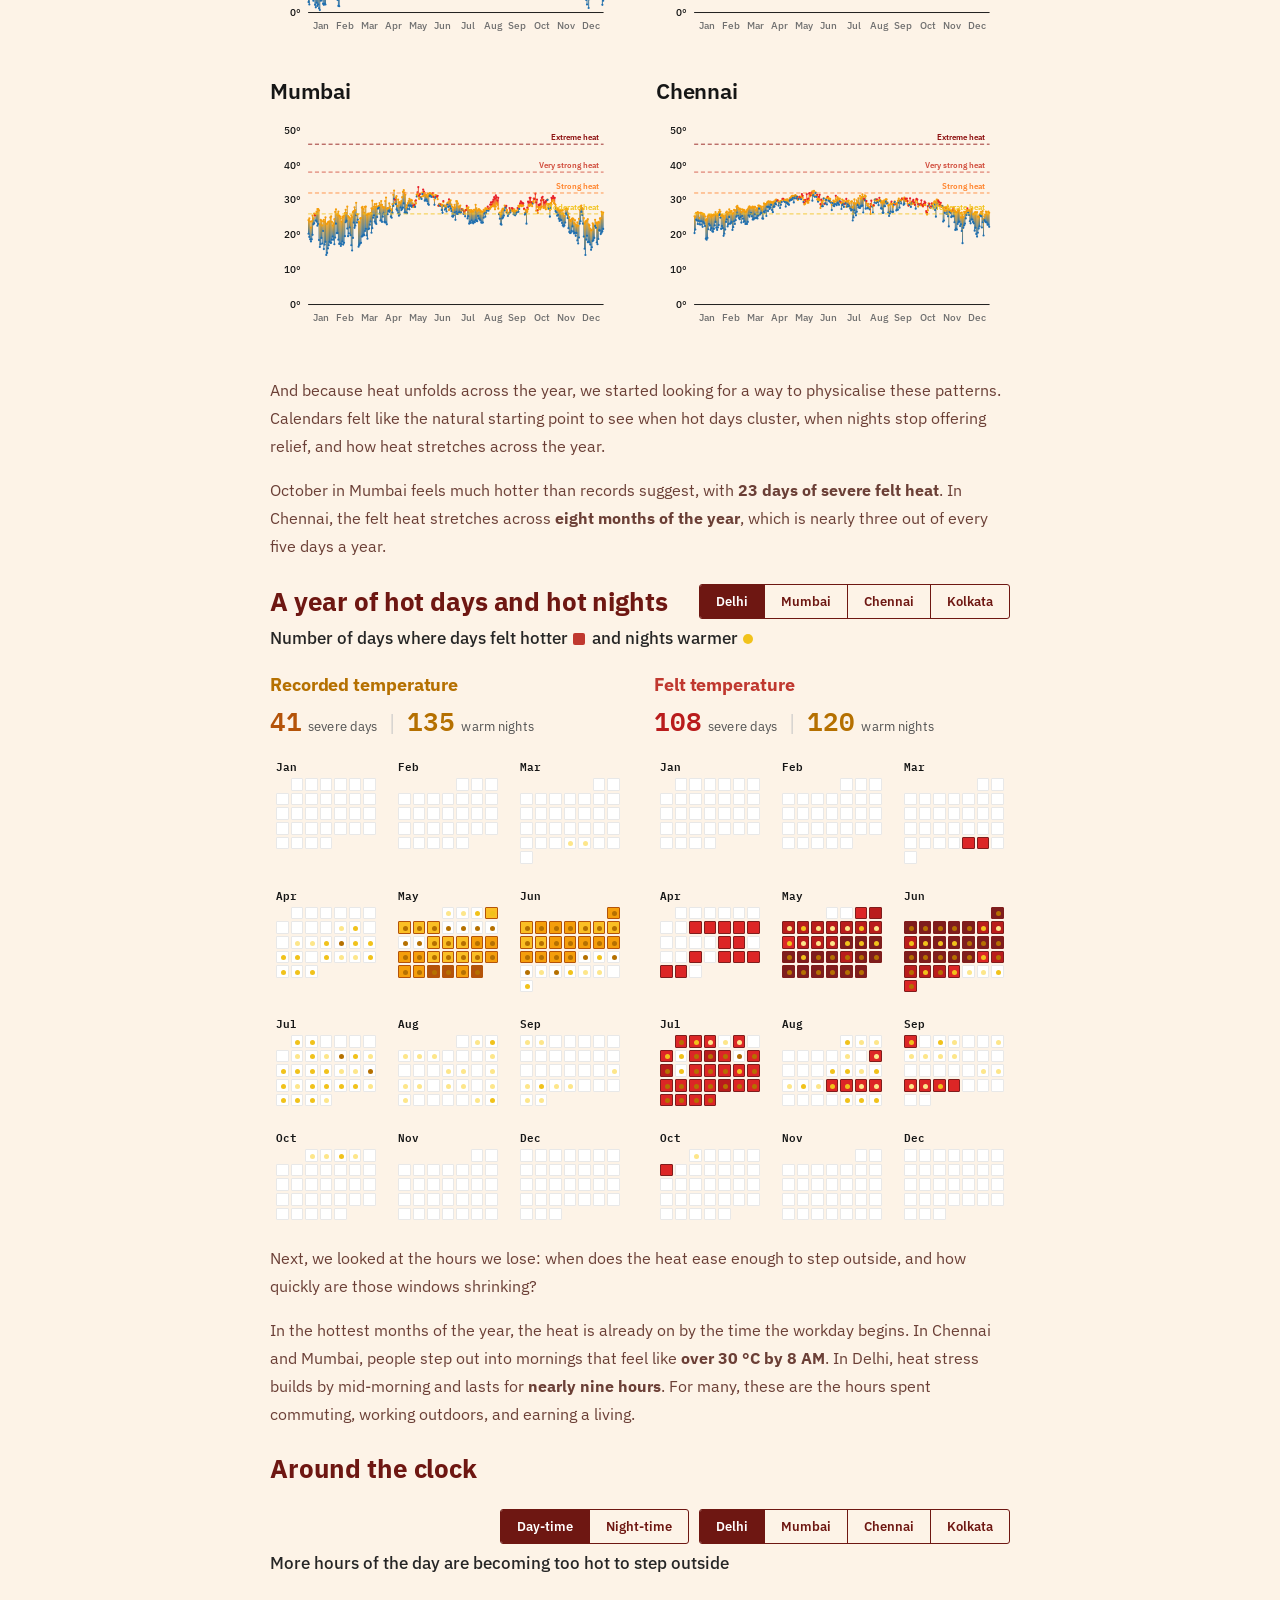
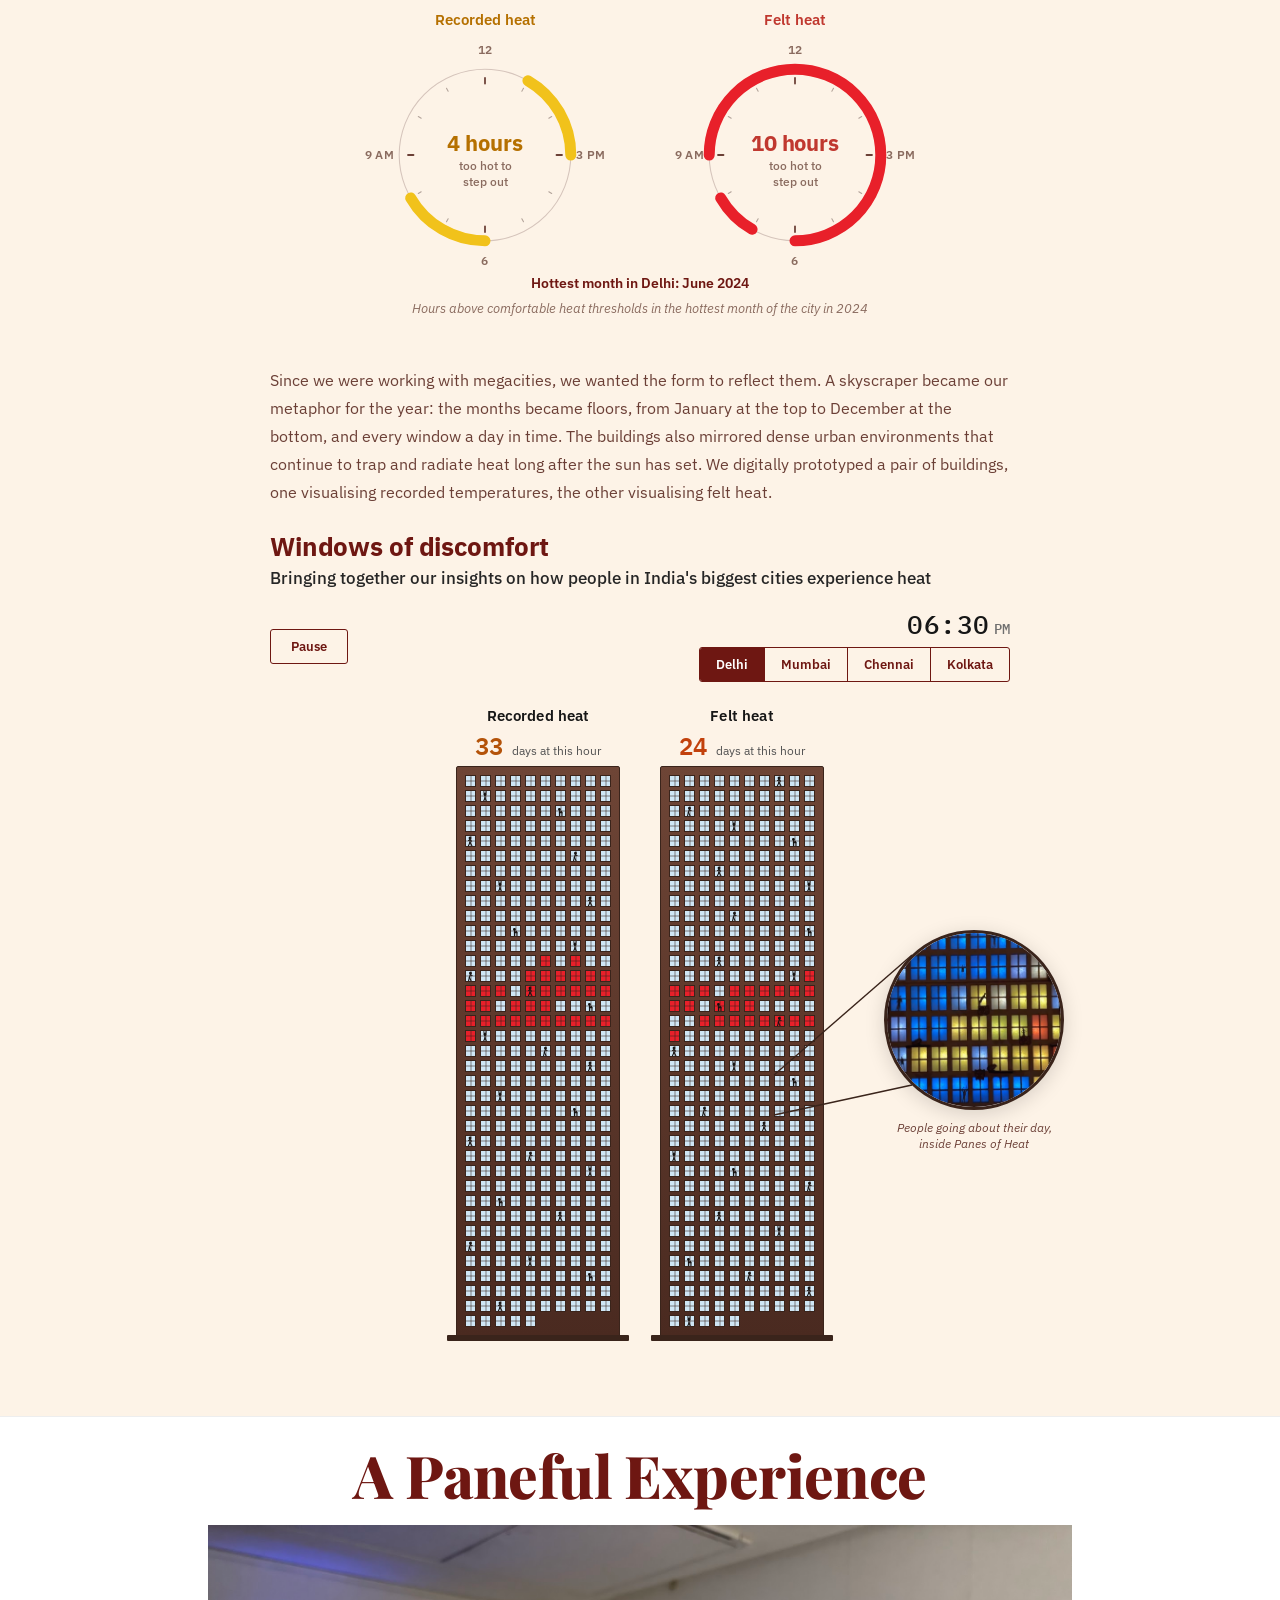
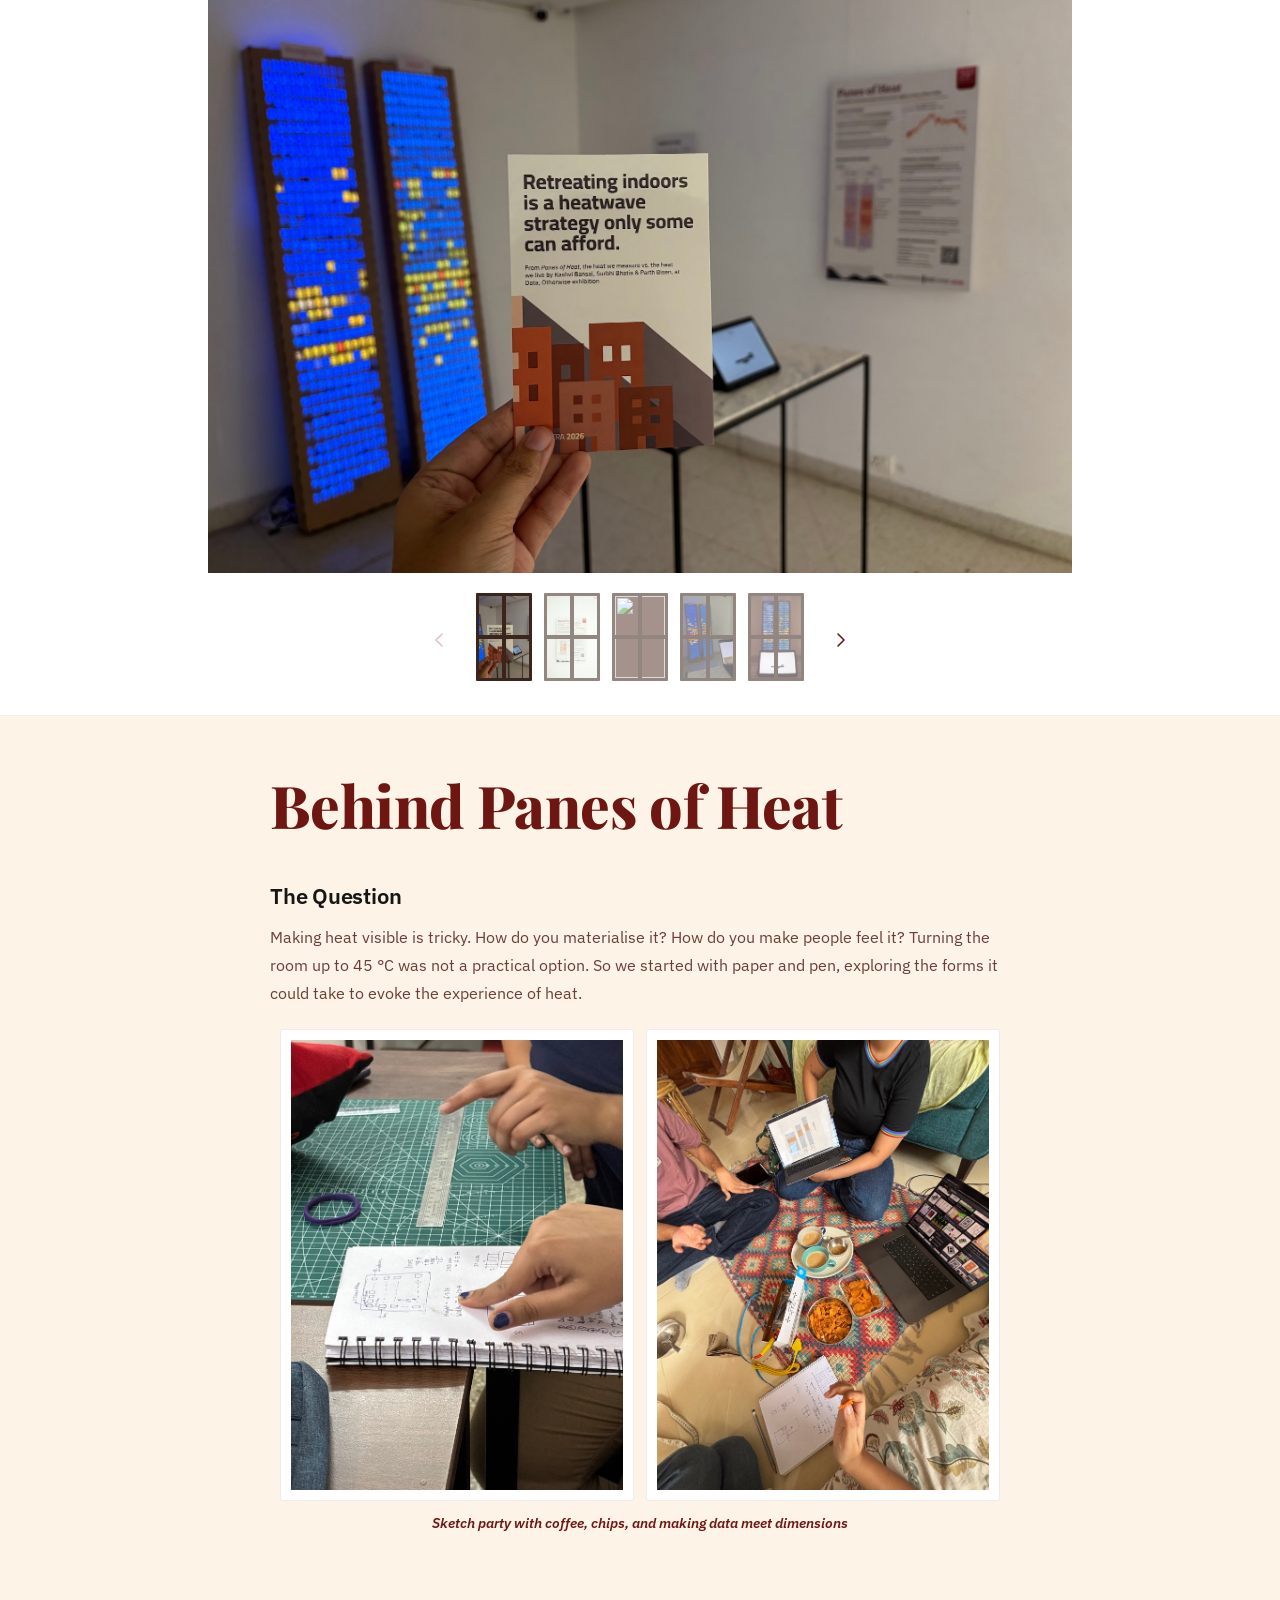
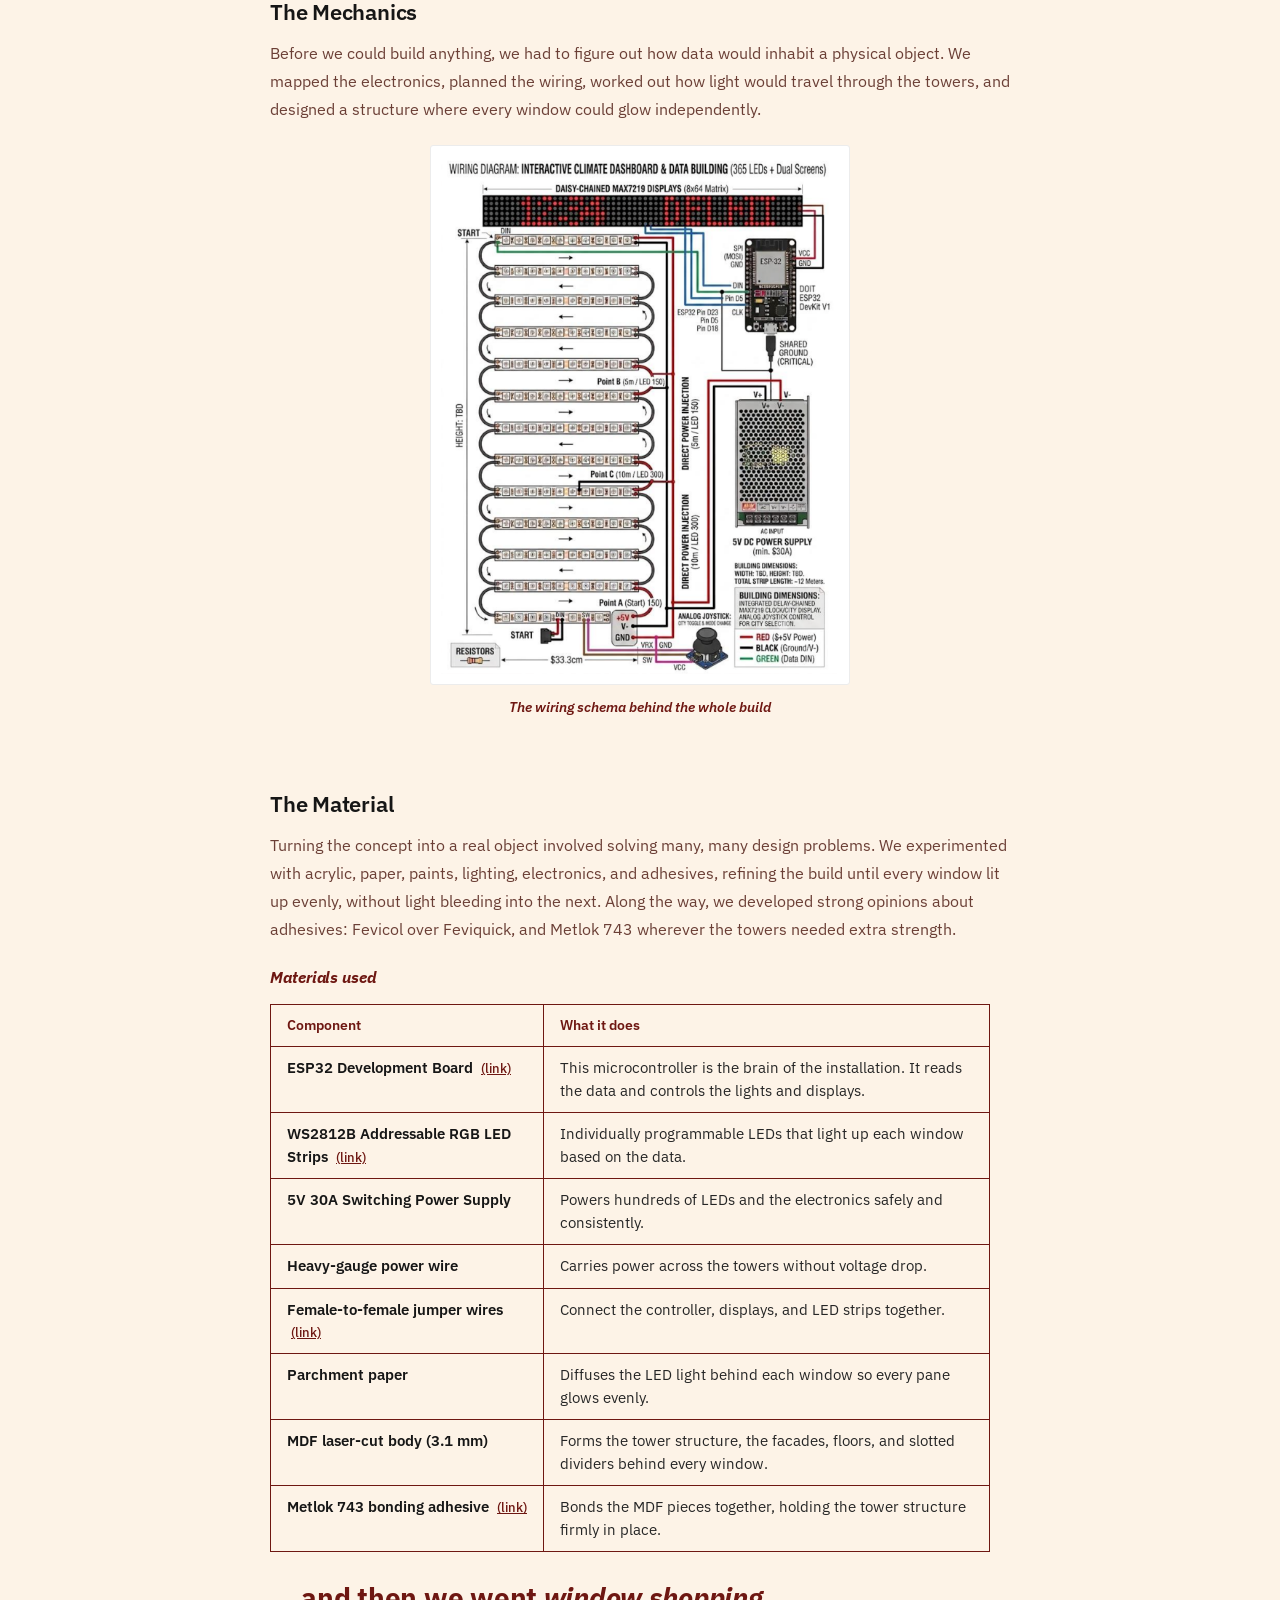
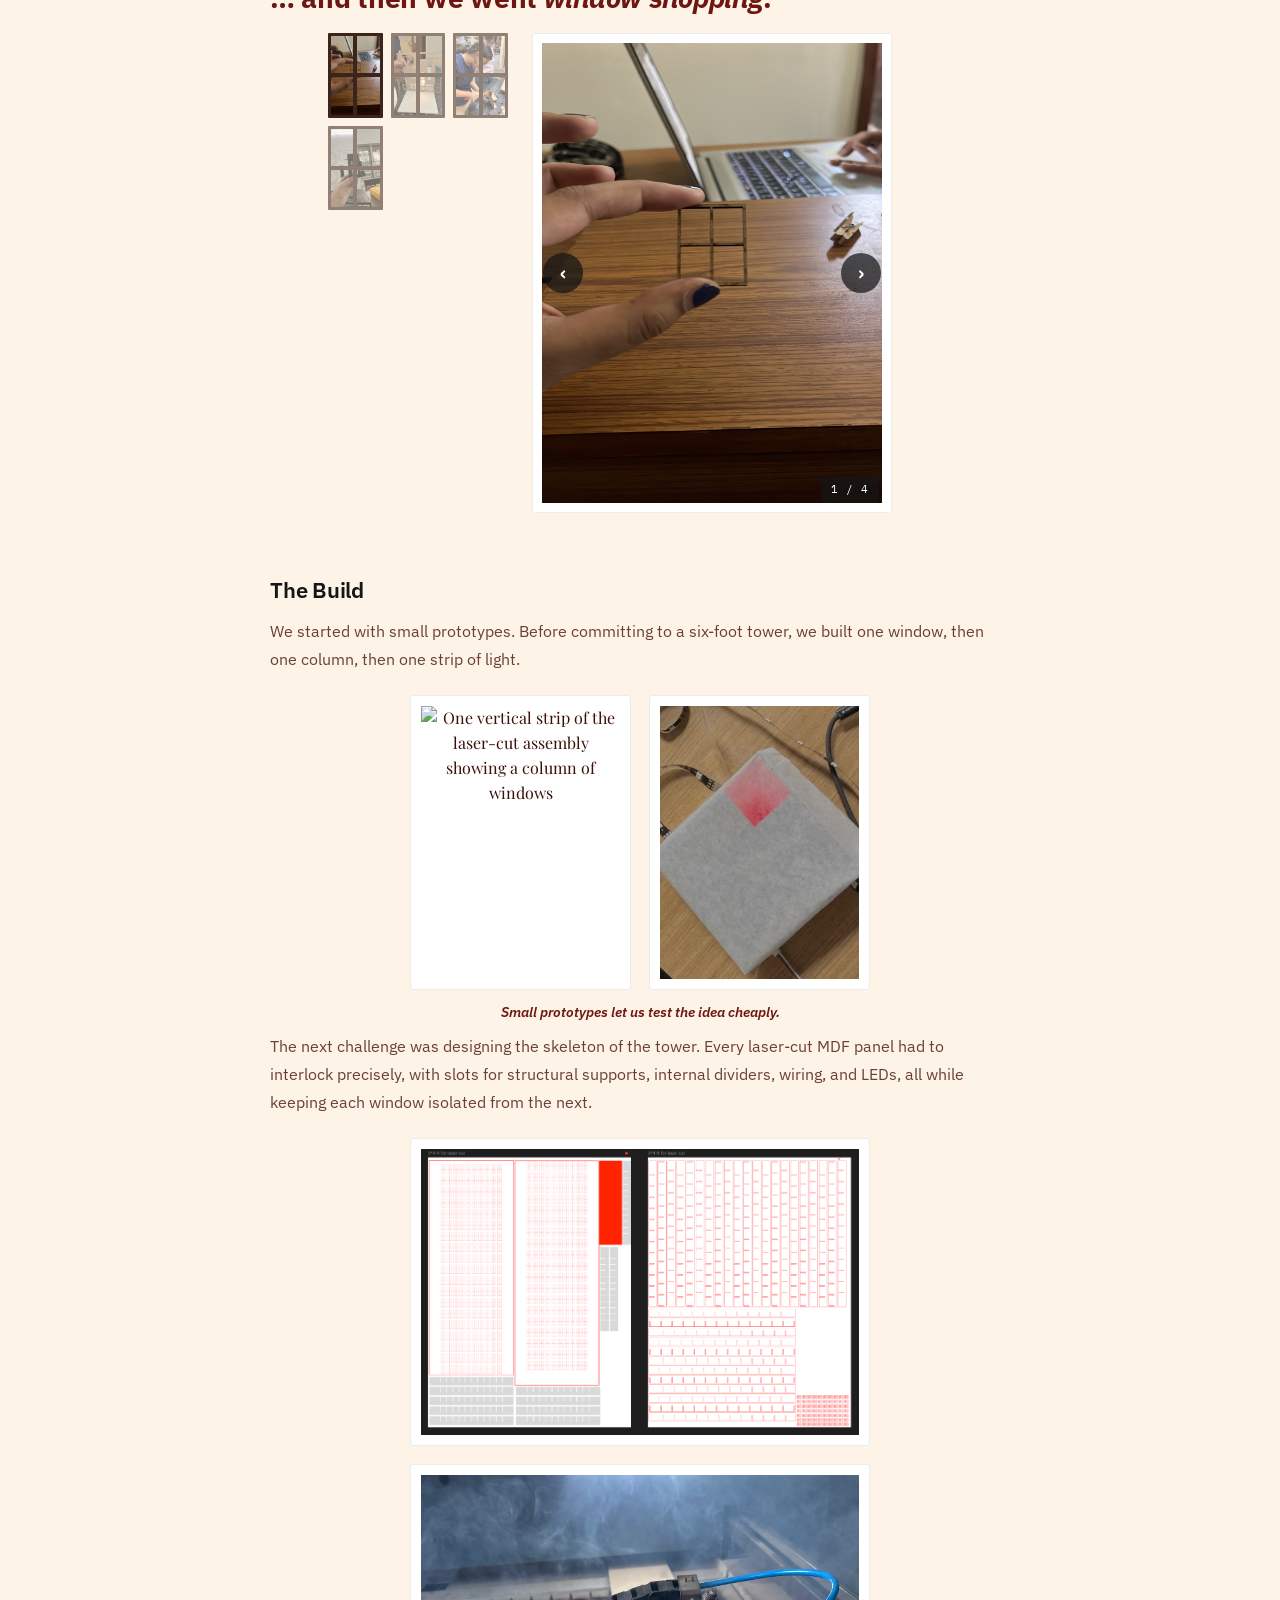
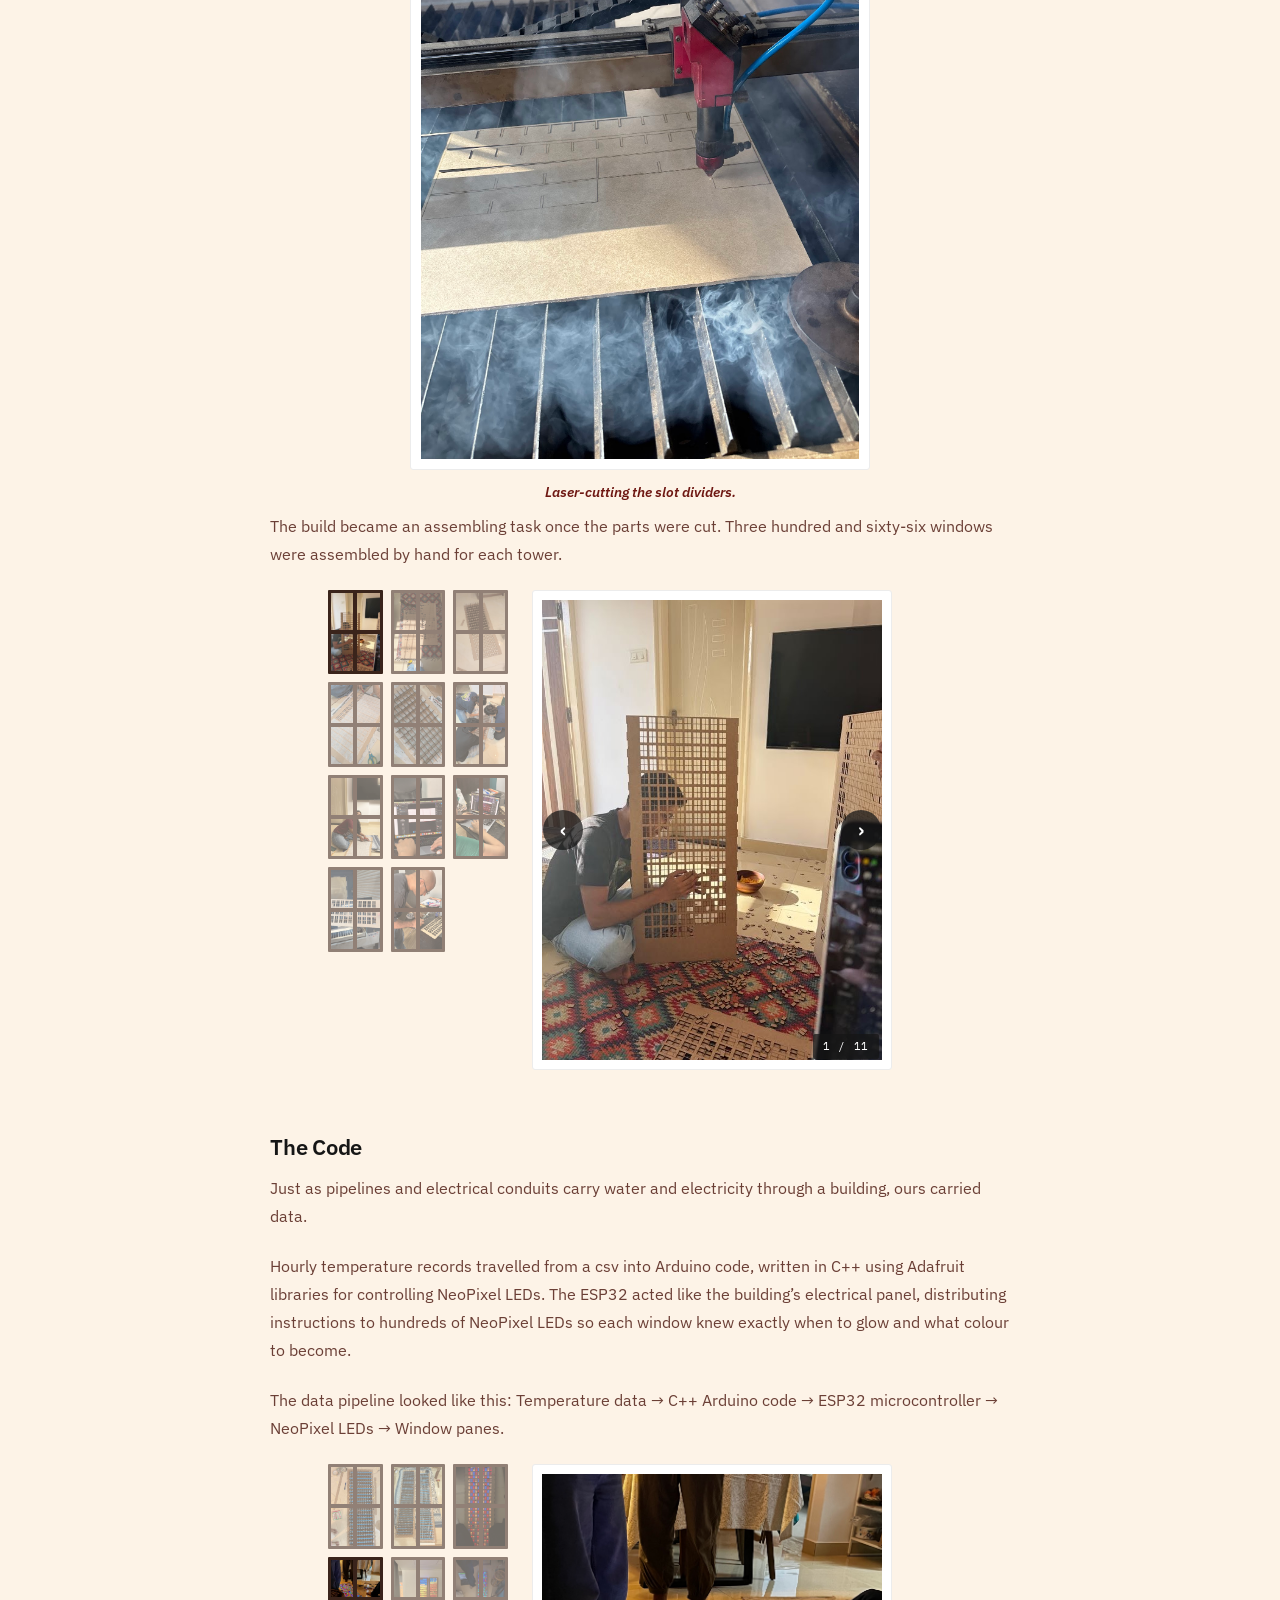
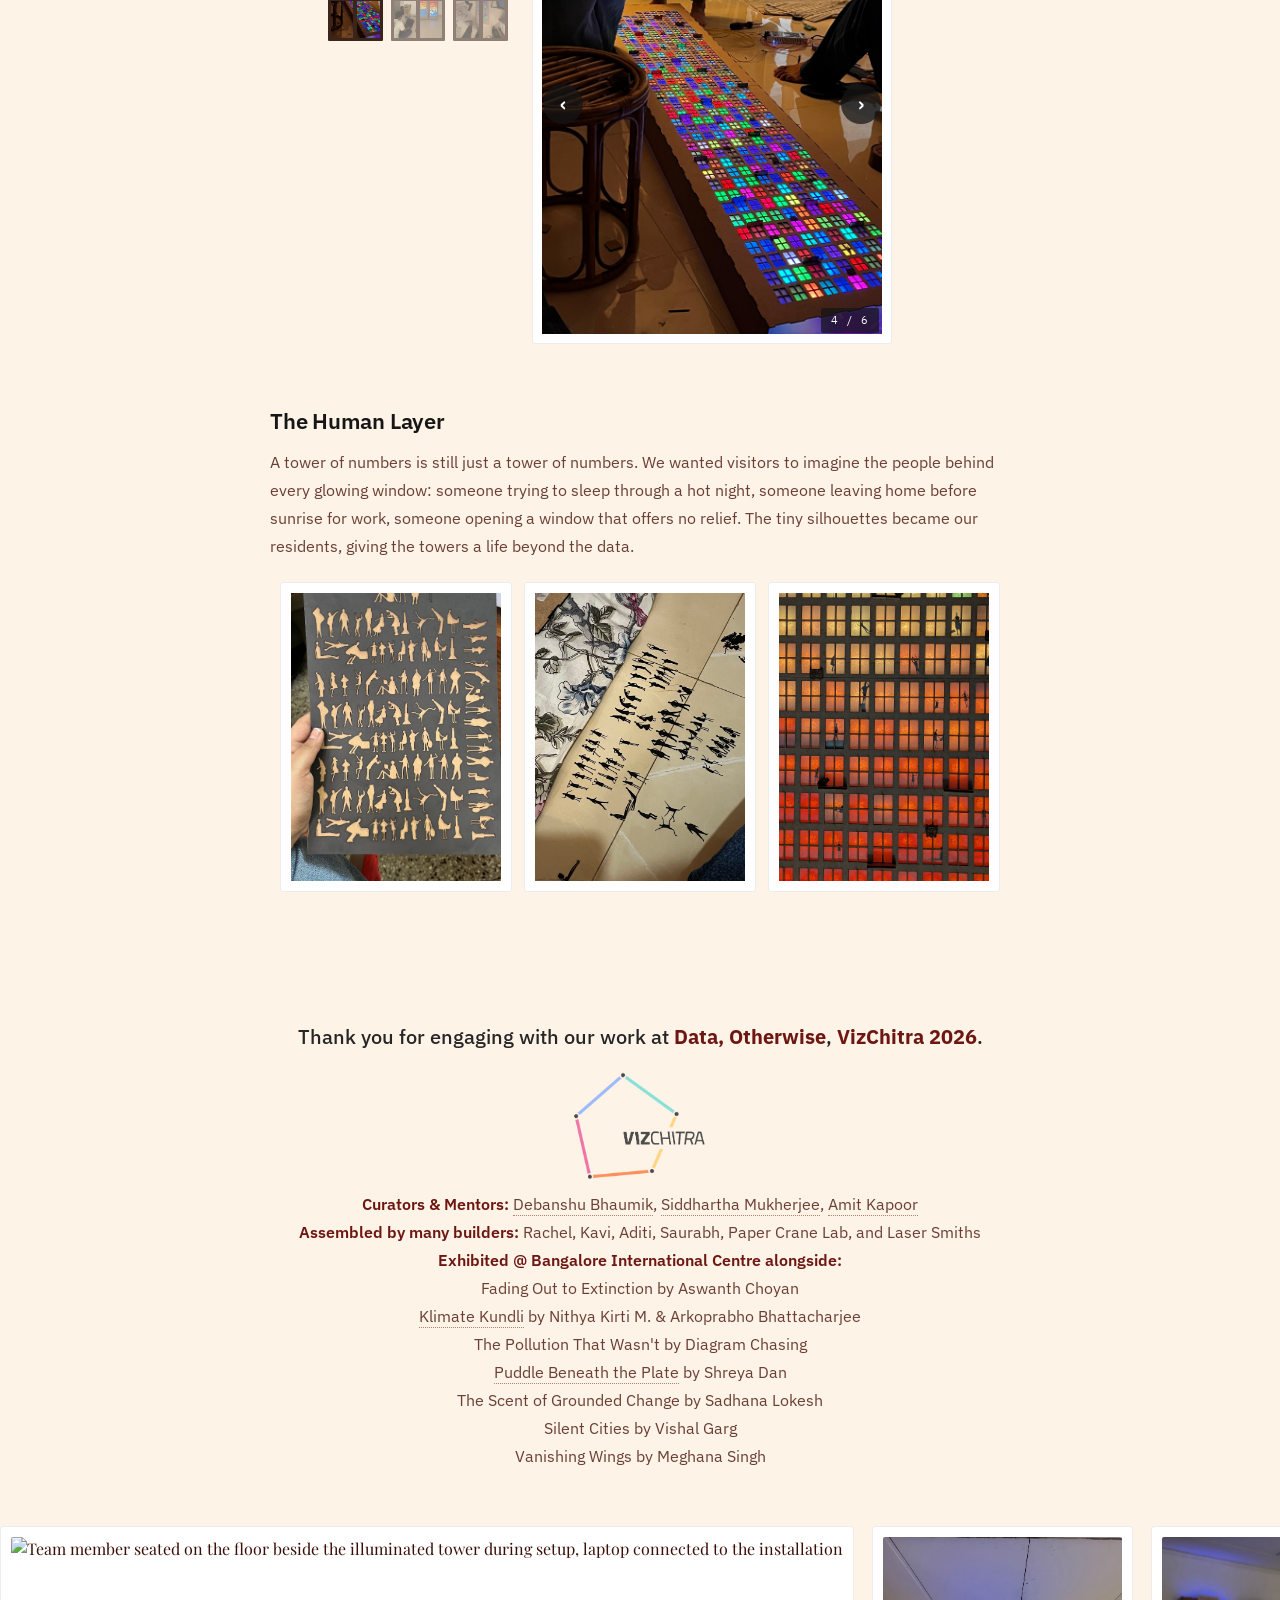
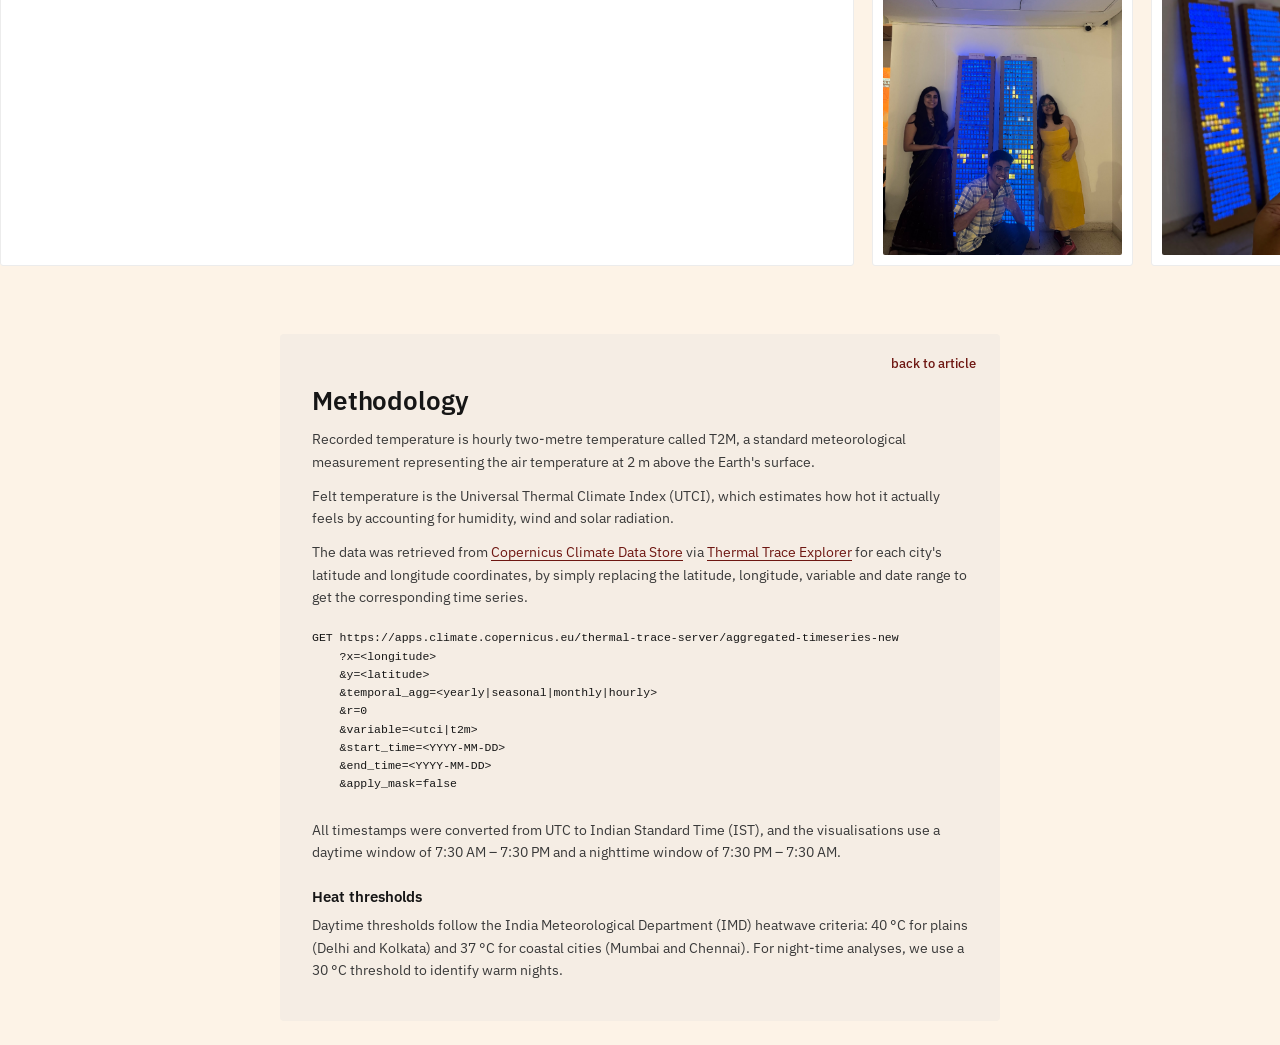
==== commit d0e022e7: "preload data JSON for faster chart render" ====
--- a/index.html
+++ b/index.html
@@ -8,27 +8,30 @@
 
 <!-- Open Graph (Facebook, WhatsApp, LinkedIn) -->
 <meta property="og:type" content="article">
-<meta property="og:url" content="https://surbhibhatia.com/vizardry/panes-of-heat/">
+<meta property="og:url" content="https://surbhi-bh.github.io/panes-of-heat/">
 <meta property="og:title" content="Panes of Heat at Data, Otherwise | VizChitra 2026">
 <meta property="og:description" content="A data installation offering a window into hotter days and warmer nights across urban India.">
-<meta property="og:image" content="https://surbhibhatia.com/vizardry/panes-of-heat/assets/social-card.jpg">
+<meta property="og:image" content="https://surbhi-bh.github.io/panes-of-heat/assets/social-card.jpg">
 <meta property="og:image:width" content="1200">
 <meta property="og:image:height" content="630">
 <meta property="og:site_name" content="Panes of Heat">
 
 <!-- Twitter / X -->
 <meta name="twitter:card" content="summary_large_image">
-<meta name="twitter:url" content="https://surbhibhatia.com/vizardry/panes-of-heat/">
+<meta name="twitter:url" content="https://surbhi-bh.github.io/panes-of-heat/">
 <meta name="twitter:title" content="Panes of Heat at Data, Otherwise | VizChitra 2026">
 <meta name="twitter:description" content="A data installation offering a window into hotter days and warmer nights across urban India.">
-<meta name="twitter:image" content="https://surbhibhatia.com/vizardry/panes-of-heat/assets/social-card.jpg">
-
-<link rel="icon" type="image/svg+xml" href="/vizardry/panes-of-heat/assets/favicon.svg">
+<meta name="twitter:image" content="https://surbhi-bh.github.io/panes-of-heat/assets/social-card.jpg">
+
+<link rel="icon" type="image/svg+xml" href="assets/favicon.svg">
+<link rel="preload" href="data/panes.json" as="fetch" crossorigin>
+<link rel="preload" href="data/extra.json" as="fetch" crossorigin>
+<link rel="preload" href="data/warming.json" as="fetch" crossorigin>
 <link rel="preconnect" href="https://fonts.googleapis.com">
 <link rel="preconnect" href="https://fonts.gstatic.com" crossorigin>
 <link href="https://fonts.googleapis.com/css2?family=IBM+Plex+Sans:wght@300;400;500;600;700;800&family=IBM+Plex+Mono:wght@400;500;600&family=Playfair+Display:wght@500;600;700;800;900&display=swap" rel="stylesheet">
 <script src="https://d3js.org/d3.v7.min.js"></script>
-<link rel="stylesheet" href="/vizardry/panes-of-heat/styles.css">
+<link rel="stylesheet" href="styles.css">
 </head>
 <body>
 <div class="page-shell">
@@ -329,7 +332,6 @@
         <div id="warmingChartWrap" class="warming-chart-wrap">
           <h3 class="warming-chart-title">Globally, the year 2024 was the hottest on record, crossing the 1.5&nbsp;°C threshold</h3>
           <p class="warming-chart-subtitle">Change in global temperatures since pre-industrial levels</p>
-          <div class="warming-tooltip" id="warmingTooltip"></div>
           <svg id="warmingChart" viewBox="0 0 900 420" preserveAspectRatio="xMidYMid meet"></svg>
           <p class="chart-source">Source: ERA5</p>
         </div>
@@ -392,7 +394,7 @@
 
         <figure class="thermal-figure">
           <a href="https://thermaltrace.climate.copernicus.eu/?agg=daily&anomaly=false&date=2024-01-01&heat=true&lat=28.63&lng=77.15&variable=utci_daily_max_cat" target="_blank" rel="noopener">
-            <img src="/vizardry/panes-of-heat/assets/thermal-trace.png" alt="Copernicus ThermalTrace map showing seasonal peak heat stress across South Asia and West Asia for March–May 2023, with New Delhi pinned">
+            <img src="assets/thermal-trace.png" alt="Copernicus ThermalTrace map showing seasonal peak heat stress across South Asia and West Asia for March–May 2023, with New Delhi pinned">
           </a>
           <figcaption>Thermal Trace portal showing felt-heat between Mar&ndash;May&nbsp;2024</figcaption>
         </figure>
@@ -558,7 +560,7 @@
                   <line x1="30" y1="145" x2="168" y2="115" stroke="#3A241B" stroke-width="1.4"/>
                 </svg>
                 <div class="mag-circle">
-                  <img src="/vizardry/panes-of-heat/assets/tower-photo.png" alt="Close-up of illuminated windows on the exhibit tower with tiny stick-figure silhouettes">
+                  <img src="assets/tower-photo.png" alt="Close-up of illuminated windows on the exhibit tower with tiny stick-figure silhouettes">
                 </div>
                 <div class="mag-caption">People going about their day, inside Panes of Heat</div>
               </div>
@@ -572,27 +574,27 @@
       <div class="exhibit-panel" aria-label="Panes of Heat exhibition photo">
         <div class="exhibit-panel-inner">
           <h2 class="exhibit-panel-title">A Paneful Experience</h2>
-          <img id="exhibitMainImage" class="exhibit-panel-image" src="/vizardry/panes-of-heat/assets/exhibit-hero.jpg" alt="Panes of Heat installation with towers of illuminated windows at the Data, Otherwise exhibition">
+          <img id="exhibitMainImage" class="exhibit-panel-image" src="assets/exhibit-hero.jpg" alt="Panes of Heat installation with towers of illuminated windows at the Data, Otherwise exhibition">
           <div class="exhibit-carousel">
             <button class="carousel-arrow" id="exhibitPrev" aria-label="Previous photo">
               <svg viewBox="0 0 20 20" xmlns="http://www.w3.org/2000/svg"><path d="M12 4 L6 10 L12 16" stroke="currentColor" stroke-width="1.6" fill="none" stroke-linecap="round" stroke-linejoin="round"/></svg>
             </button>
             <div class="exhibit-thumbs-viewport">
               <div class="exhibit-thumbs" id="exhibitThumbs" role="tablist" aria-label="Choose exhibition photo">
-                <button class="exhibit-thumb active" data-src="/vizardry/panes-of-heat/assets/exhibit-hero.jpg" aria-label="Exhibition photo 1">
-                  <img src="/vizardry/panes-of-heat/assets/exhibit-hero.jpg" alt="">
+                <button class="exhibit-thumb active" data-src="assets/exhibit-hero.jpg" aria-label="Exhibition photo 1">
+                  <img src="assets/exhibit-hero.jpg" alt="">
                 </button>
-                <button class="exhibit-thumb" data-src="/vizardry/panes-of-heat/assets/panes-sign.jpg" aria-label="Exhibition photo 2">
-                  <img src="/vizardry/panes-of-heat/assets/panes-sign.jpg" alt="">
+                <button class="exhibit-thumb" data-src="assets/panes-sign.jpg" aria-label="Exhibition photo 2">
+                  <img src="assets/panes-sign.jpg" alt="">
                 </button>
-                <button class="exhibit-thumb" data-src="/vizardry/panes-of-heat/assets/panes-more.jpg" aria-label="Exhibition photo 3">
-                  <img src="/vizardry/panes-of-heat/assets/panes-more.jpg" alt="">
+                <button class="exhibit-thumb" data-src="assets/panes-more.jpg" aria-label="Exhibition photo 3">
+                  <img src="assets/panes-more.jpg" alt="">
                 </button>
-                <button class="exhibit-thumb" data-src="/vizardry/panes-of-heat/assets/exhibit-2.jpg" aria-label="Exhibition photo 4">
-                  <img src="/vizardry/panes-of-heat/assets/exhibit-2.jpg" alt="">
+                <button class="exhibit-thumb" data-src="assets/exhibit-2.jpg" aria-label="Exhibition photo 4">
+                  <img src="assets/exhibit-2.jpg" alt="">
                 </button>
-                <button class="exhibit-thumb" data-src="/vizardry/panes-of-heat/assets/exhibit-4.jpg" aria-label="Exhibition photo 5">
-                  <img src="/vizardry/panes-of-heat/assets/exhibit-4.jpg" alt="">
+                <button class="exhibit-thumb" data-src="assets/exhibit-4.jpg" aria-label="Exhibition photo 5">
+                  <img src="assets/exhibit-4.jpg" alt="">
                 </button>
               </div>
             </div>
@@ -612,8 +614,8 @@
             <p class="phys-step-text">Making heat visible is tricky. How do you materialise it? How do you make people feel it? Turning the room up to 45&nbsp;°C was not a practical option. So we started with paper and pen, exploring the forms it could take to evoke the experience of heat.</p>
             <figure class="phys-duo">
               <div class="phys-duo-imgs">
-                <img src="/vizardry/panes-of-heat/assets/sketch-1.jpg" alt="Early sketch of the tower proportions in a notebook, worked out on a cutting mat">
-                <img src="/vizardry/panes-of-heat/assets/sketch-2.jpg" alt="Notebook page with more measurements and layout ideas">
+                <img src="assets/sketch-1.jpg" alt="Early sketch of the tower proportions in a notebook, worked out on a cutting mat">
+                <img src="assets/sketch-2.jpg" alt="Notebook page with more measurements and layout ideas">
               </div>
               <figcaption>Sketch party with coffee, chips, and making data meet dimensions</figcaption>
             </figure>
@@ -626,7 +628,7 @@
             <p class="phys-step-text">Before we could build anything, we had to figure out how data would inhabit a physical object. We mapped the electronics, planned the wiring, worked out how light would travel through the towers, and designed a structure where every window could glow independently.</p>
             <figure class="phys-feature">
               <div class="phys-feature-imgs">
-                <img src="/vizardry/panes-of-heat/assets/diagram.png" alt="Wiring diagram: ESP32 driving daisy-chained MAX7219 matrix displays and WS2812B LED strips, with an analog joystick for city selection">
+                <img src="assets/diagram.png" alt="Wiring diagram: ESP32 driving daisy-chained MAX7219 matrix displays and WS2812B LED strips, with an analog joystick for city selection">
               </div>
               <figcaption>The wiring schema behind the whole build</figcaption>
             </figure>
@@ -685,10 +687,10 @@
             <p class="phys-shopping-line">&hellip; and then we went <em>window shopping</em>.</p>
             <div class="phys-gallery">
               <div class="phys-thumbs" data-target="phys-view-2">
-                <button class="phys-thumb active" data-src="/vizardry/panes-of-heat/assets/experiment-4.JPG" aria-label="Experiment 4"></button>
-                <button class="phys-thumb" data-src="/vizardry/panes-of-heat/assets/experiment-1.jpg" aria-label="Experiment 1"></button>
-                <button class="phys-thumb" data-src="/vizardry/panes-of-heat/assets/experiment-2.jpg" aria-label="Experiment 2"></button>
-                <button class="phys-thumb" data-src="/vizardry/panes-of-heat/assets/experiment-3.jpg" aria-label="Experiment 3"></button>
+                <button class="phys-thumb active" data-src="assets/experiment-4.JPG" aria-label="Experiment 4"></button>
+                <button class="phys-thumb" data-src="assets/experiment-1.jpg" aria-label="Experiment 1"></button>
+                <button class="phys-thumb" data-src="assets/experiment-2.jpg" aria-label="Experiment 2"></button>
+                <button class="phys-thumb" data-src="assets/experiment-3.jpg" aria-label="Experiment 3"></button>
               </div>
               <div class="phys-view" id="phys-view-2">
                 <div class="phys-view-empty">Click a thumbnail to view</div>
@@ -706,33 +708,33 @@
             <p class="phys-step-text">We started with small prototypes. Before committing to a six-foot tower, we built one window, then one column, then one strip of light.</p>
             <figure class="phys-feature phys-feature-wide">
               <div class="phys-feature-pair">
-                <img src="/vizardry/panes-of-heat/assets/one-strip.jpg" alt="One vertical strip of the laser-cut assembly showing a column of windows">
-                <img src="/vizardry/panes-of-heat/assets/one-box.png" alt="Close-up of a single window box with slotted dividers, showing how each pane is isolated from its neighbours">
+                <img src="assets/one-strip.jpg" alt="One vertical strip of the laser-cut assembly showing a column of windows">
+                <img src="assets/one-box.png" alt="Close-up of a single window box with slotted dividers, showing how each pane is isolated from its neighbours">
               </div>
               <figcaption>Small prototypes let us test the idea cheaply.</figcaption>
             </figure>
             <p class="phys-step-text">The next challenge was designing the skeleton of the tower. Every laser-cut MDF panel had to interlock precisely, with slots for structural supports, internal dividers, wiring, and LEDs, all while keeping each window isolated from the next.</p>
             <figure class="phys-feature phys-feature-wide">
               <div class="phys-feature-imgs">
-                <img src="/vizardry/panes-of-heat/assets/built-master.png" alt="Laser-cut layout for the tower panels: hundreds of window slots arranged on two 3×4 ft sheets, with slotted dividers behind each window">
-                <img src="/vizardry/panes-of-heat/assets/built-3.jpg" alt="Photograph of the assembled tower panel, matching the laser-cut layout">
+                <img src="assets/built-master.png" alt="Laser-cut layout for the tower panels: hundreds of window slots arranged on two 3×4 ft sheets, with slotted dividers behind each window">
+                <img src="assets/built-3.jpg" alt="Photograph of the assembled tower panel, matching the laser-cut layout">
               </div>
               <figcaption>Laser-cutting the slot dividers.</figcaption>
             </figure>
             <p class="phys-step-text">The build became an assembling task once the parts were cut. Three hundred and sixty-six windows were assembled by hand for each tower.</p>
             <div class="phys-gallery">
               <div class="phys-thumbs" data-target="phys-view-3">
-                <button class="phys-thumb active" data-src="/vizardry/panes-of-heat/assets/assemble-2.JPG" aria-label="Assemble 2"></button>
-                <button class="phys-thumb" data-src="/vizardry/panes-of-heat/assets/assemble-1.jpg" aria-label="Assemble 1"></button>
-                <button class="phys-thumb" data-src="/vizardry/panes-of-heat/assets/assemble-3.JPG" aria-label="Assemble 3"></button>
-                <button class="phys-thumb" data-src="/vizardry/panes-of-heat/assets/assemble-4.jpg" aria-label="Assemble 4"></button>
-                <button class="phys-thumb" data-src="/vizardry/panes-of-heat/assets/assemble-5.jpg" aria-label="Assemble 5"></button>
-                <button class="phys-thumb" data-src="/vizardry/panes-of-heat/assets/assemble-6.jpg" aria-label="Assemble 6"></button>
-                <button class="phys-thumb" data-src="/vizardry/panes-of-heat/assets/assemble-7.jpg" aria-label="Assemble 7"></button>
-                <button class="phys-thumb" data-src="/vizardry/panes-of-heat/assets/built-1.jpg" aria-label="Built 1"></button>
-                <button class="phys-thumb" data-src="/vizardry/panes-of-heat/assets/built-2.jpg" aria-label="Built 2"></button>
-                <button class="phys-thumb" data-src="/vizardry/panes-of-heat/assets/built-4.jpg" aria-label="Built 4"></button>
-                <button class="phys-thumb" data-src="/vizardry/panes-of-heat/assets/built-5.jpg" aria-label="Built 5"></button>
+                <button class="phys-thumb active" data-src="assets/assemble-2.JPG" aria-label="Assemble 2"></button>
+                <button class="phys-thumb" data-src="assets/assemble-1.jpg" aria-label="Assemble 1"></button>
+                <button class="phys-thumb" data-src="assets/assemble-3.JPG" aria-label="Assemble 3"></button>
+                <button class="phys-thumb" data-src="assets/assemble-4.jpg" aria-label="Assemble 4"></button>
+                <button class="phys-thumb" data-src="assets/assemble-5.jpg" aria-label="Assemble 5"></button>
+                <button class="phys-thumb" data-src="assets/assemble-6.jpg" aria-label="Assemble 6"></button>
+                <button class="phys-thumb" data-src="assets/assemble-7.jpg" aria-label="Assemble 7"></button>
+                <button class="phys-thumb" data-src="assets/built-1.jpg" aria-label="Built 1"></button>
+                <button class="phys-thumb" data-src="assets/built-2.jpg" aria-label="Built 2"></button>
+                <button class="phys-thumb" data-src="assets/built-4.jpg" aria-label="Built 4"></button>
+                <button class="phys-thumb" data-src="assets/built-5.jpg" aria-label="Built 5"></button>
               </div>
               <div class="phys-view" id="phys-view-3">
                 <div class="phys-view-empty">Click a thumbnail to view</div>
@@ -752,12 +754,12 @@
             <p class="phys-step-text">The data pipeline looked like this: Temperature data &rarr; C++ Arduino code &rarr; ESP32 microcontroller &rarr; NeoPixel LEDs &rarr; Window panes.</p>
             <div class="phys-gallery">
               <div class="phys-thumbs" data-target="phys-view-4">
-                <button class="phys-thumb" data-src="/vizardry/panes-of-heat/assets/electronics-1.jpg" aria-label="Electronics 1"></button>
-                <button class="phys-thumb" data-src="/vizardry/panes-of-heat/assets/electronics-3.jpg" aria-label="Electronics 2"></button>
-                <button class="phys-thumb" data-src="/vizardry/panes-of-heat/assets/lights-1.jpg" aria-label="Lights 1"></button>
-                <button class="phys-thumb active" data-src="/vizardry/panes-of-heat/assets/lights-2.jpg" aria-label="Lights 2"></button>
-                <button class="phys-thumb" data-src="/vizardry/panes-of-heat/assets/lights-3.jpg" aria-label="Lights 3"></button>
-                <button class="phys-thumb" data-src="/vizardry/panes-of-heat/assets/lights-4.jpg" aria-label="Lights 4"></button>
+                <button class="phys-thumb" data-src="assets/electronics-1.jpg" aria-label="Electronics 1"></button>
+                <button class="phys-thumb" data-src="assets/electronics-3.jpg" aria-label="Electronics 2"></button>
+                <button class="phys-thumb" data-src="assets/lights-1.jpg" aria-label="Lights 1"></button>
+                <button class="phys-thumb active" data-src="assets/lights-2.jpg" aria-label="Lights 2"></button>
+                <button class="phys-thumb" data-src="assets/lights-3.jpg" aria-label="Lights 3"></button>
+                <button class="phys-thumb" data-src="assets/lights-4.jpg" aria-label="Lights 4"></button>
               </div>
               <div class="phys-view" id="phys-view-4">
                 <div class="phys-view-empty">Click a thumbnail to view</div>
@@ -775,9 +777,9 @@
             <p class="phys-step-text">A tower of numbers is still just a tower of numbers. We wanted visitors to imagine the people behind every glowing window: someone trying to sleep through a hot night, someone leaving home before sunrise for work, someone opening a window that offers no relief. The tiny silhouettes became our residents, giving the towers a life beyond the data.</p>
             <figure class="phys-duo">
               <div class="phys-duo-imgs">
-                <img src="/vizardry/panes-of-heat/assets/people-1.JPG" alt="Close-up of a tower panel showing tiny stick-figure silhouettes placed inside the illuminated windows">
-                <img src="/vizardry/panes-of-heat/assets/people-2.jpg" alt="Sheets of cut stick-figure silhouettes ready to be placed on the towers">
-                <img src="/vizardry/panes-of-heat/assets/people.jpg" alt="Stick-figure silhouettes glowing against the tower windows in the finished installation">
+                <img src="assets/people-1.JPG" alt="Close-up of a tower panel showing tiny stick-figure silhouettes placed inside the illuminated windows">
+                <img src="assets/people-2.jpg" alt="Sheets of cut stick-figure silhouettes ready to be placed on the towers">
+                <img src="assets/people.jpg" alt="Stick-figure silhouettes glowing against the tower windows in the finished installation">
               </div>
             </figure>
           </div>
@@ -788,7 +790,7 @@
 
     <section class="closing">
       <p class="closing-thanks">Thank you for engaging with our work at <strong>Data, Otherwise</strong>, <strong>VizChitra&nbsp;2026</strong>.</p>
-      <img class="closing-logo" src="/vizardry/panes-of-heat/assets/logo.png" alt="VizChitra logo">
+      <img class="closing-logo" src="assets/logo.png" alt="VizChitra logo">
       <div class="closing-credits">
         <p><strong>Curators &amp; Mentors:</strong> <a href="https://www.debanshubhaumik.com/" target="_blank" rel="noopener">Debanshu Bhaumik</a>, <a href="https://www.instagram.com/decodingkunst/" target="_blank" rel="noopener">Siddhartha Mukherjee</a>, <a href="https://amitkaps.com/" target="_blank" rel="noopener">Amit Kapoor</a></p>
         <p><strong>Assembled by many builders:</strong> Rachel, Kavi, Aditi, Saurabh, Paper Crane Lab, and Laser Smiths</p>
@@ -805,37 +807,37 @@
       </div>
       <div class="closing-carousel" aria-label="Closing photo carousel">
         <div class="closing-track">
-          <figure><img src="/vizardry/panes-of-heat/assets/DSC05571.jpg" alt="Team member seated on the floor beside the illuminated tower during setup, laptop connected to the installation"></figure>
-          <figure><img src="/vizardry/panes-of-heat/assets/all-of-us.jpg" alt="The team behind Panes of Heat"></figure>
-          <figure><img src="/vizardry/panes-of-heat/assets/exhibit-hero.jpg" alt="The full Panes of Heat installation"></figure>
-          <figure><img src="/vizardry/panes-of-heat/assets/exhibit-2.jpg" alt="Exhibit view 2"></figure>
-          <figure><img src="/vizardry/panes-of-heat/assets/visiting-us.jpg" alt="Visitors leaning in to look at the illuminated tower"></figure>
-          <figure><img src="/vizardry/panes-of-heat/assets/IMG_5.JPG" alt="Photograph of the finished laser-cut assembly"></figure>
-          <figure><img src="/vizardry/panes-of-heat/assets/exhibit-3.jpg" alt="Exhibit view 3"></figure>
-          <figure><img src="/vizardry/panes-of-heat/assets/exhibit-4.jpg" alt="Exhibit view 4"></figure>
-          <figure><img src="/vizardry/panes-of-heat/assets/IMG_6.jpg" alt="Exhibit view"></figure>
-          <figure><img src="/vizardry/panes-of-heat/assets/IMG_7181.jpg" alt="Exhibit view"></figure>
-          <figure><img src="/vizardry/panes-of-heat/assets/IMG_8359.JPG" alt="Exhibit view"></figure>
-          <figure><img src="/vizardry/panes-of-heat/assets/IMG_8373.JPG" alt="Exhibit view"></figure>
-          <figure><img src="/vizardry/panes-of-heat/assets/IMG_8420.JPG" alt="Exhibit view"></figure>
-          <figure><img src="/vizardry/panes-of-heat/assets/IMG_8343%202.JPG" alt="Exhibit view"></figure>
-          <figure><img src="/vizardry/panes-of-heat/assets/IMG_6967.jpg" alt="Visitor at the interactive station beside the illuminated Panes of Heat towers"></figure>
+          <figure><img src="assets/DSC05571.jpg" alt="Team member seated on the floor beside the illuminated tower during setup, laptop connected to the installation"></figure>
+          <figure><img src="assets/all-of-us.jpg" alt="The team behind Panes of Heat"></figure>
+          <figure><img src="assets/exhibit-hero.jpg" alt="The full Panes of Heat installation"></figure>
+          <figure><img src="assets/exhibit-2.jpg" alt="Exhibit view 2"></figure>
+          <figure><img src="assets/visiting-us.jpg" alt="Visitors leaning in to look at the illuminated tower"></figure>
+          <figure><img src="assets/IMG_5.JPG" alt="Photograph of the finished laser-cut assembly"></figure>
+          <figure><img src="assets/exhibit-3.jpg" alt="Exhibit view 3"></figure>
+          <figure><img src="assets/exhibit-4.jpg" alt="Exhibit view 4"></figure>
+          <figure><img src="assets/IMG_6.jpg" alt="Exhibit view"></figure>
+          <figure><img src="assets/IMG_7181.jpg" alt="Exhibit view"></figure>
+          <figure><img src="assets/IMG_8359.JPG" alt="Exhibit view"></figure>
+          <figure><img src="assets/IMG_8373.JPG" alt="Exhibit view"></figure>
+          <figure><img src="assets/IMG_8420.JPG" alt="Exhibit view"></figure>
+          <figure><img src="assets/IMG_8343%202.JPG" alt="Exhibit view"></figure>
+          <figure><img src="assets/IMG_6967.jpg" alt="Visitor at the interactive station beside the illuminated Panes of Heat towers"></figure>
           <!-- duplicated for seamless loop -->
-          <figure aria-hidden="true"><img src="/vizardry/panes-of-heat/assets/DSC05571.jpg" alt=""></figure>
-          <figure aria-hidden="true"><img src="/vizardry/panes-of-heat/assets/all-of-us.jpg" alt=""></figure>
-          <figure aria-hidden="true"><img src="/vizardry/panes-of-heat/assets/exhibit-hero.jpg" alt=""></figure>
-          <figure aria-hidden="true"><img src="/vizardry/panes-of-heat/assets/exhibit-2.jpg" alt=""></figure>
-          <figure aria-hidden="true"><img src="/vizardry/panes-of-heat/assets/visiting-us.jpg" alt=""></figure>
-          <figure aria-hidden="true"><img src="/vizardry/panes-of-heat/assets/IMG_5.JPG" alt=""></figure>
-          <figure aria-hidden="true"><img src="/vizardry/panes-of-heat/assets/exhibit-3.jpg" alt=""></figure>
-          <figure aria-hidden="true"><img src="/vizardry/panes-of-heat/assets/exhibit-4.jpg" alt=""></figure>
-          <figure aria-hidden="true"><img src="/vizardry/panes-of-heat/assets/IMG_6.jpg" alt=""></figure>
-          <figure aria-hidden="true"><img src="/vizardry/panes-of-heat/assets/IMG_7181.jpg" alt=""></figure>
-          <figure aria-hidden="true"><img src="/vizardry/panes-of-heat/assets/IMG_8359.JPG" alt=""></figure>
-          <figure aria-hidden="true"><img src="/vizardry/panes-of-heat/assets/IMG_8373.JPG" alt=""></figure>
-          <figure aria-hidden="true"><img src="/vizardry/panes-of-heat/assets/IMG_8420.JPG" alt=""></figure>
-          <figure aria-hidden="true"><img src="/vizardry/panes-of-heat/assets/IMG_8343%202.JPG" alt=""></figure>
-          <figure aria-hidden="true"><img src="/vizardry/panes-of-heat/assets/IMG_6967.jpg" alt=""></figure>
+          <figure aria-hidden="true"><img src="assets/DSC05571.jpg" alt=""></figure>
+          <figure aria-hidden="true"><img src="assets/all-of-us.jpg" alt=""></figure>
+          <figure aria-hidden="true"><img src="assets/exhibit-hero.jpg" alt=""></figure>
+          <figure aria-hidden="true"><img src="assets/exhibit-2.jpg" alt=""></figure>
+          <figure aria-hidden="true"><img src="assets/visiting-us.jpg" alt=""></figure>
+          <figure aria-hidden="true"><img src="assets/IMG_5.JPG" alt=""></figure>
+          <figure aria-hidden="true"><img src="assets/exhibit-3.jpg" alt=""></figure>
+          <figure aria-hidden="true"><img src="assets/exhibit-4.jpg" alt=""></figure>
+          <figure aria-hidden="true"><img src="assets/IMG_6.jpg" alt=""></figure>
+          <figure aria-hidden="true"><img src="assets/IMG_7181.jpg" alt=""></figure>
+          <figure aria-hidden="true"><img src="assets/IMG_8359.JPG" alt=""></figure>
+          <figure aria-hidden="true"><img src="assets/IMG_8373.JPG" alt=""></figure>
+          <figure aria-hidden="true"><img src="assets/IMG_8420.JPG" alt=""></figure>
+          <figure aria-hidden="true"><img src="assets/IMG_8343%202.JPG" alt=""></figure>
+          <figure aria-hidden="true"><img src="assets/IMG_6967.jpg" alt=""></figure>
         </div>
       </div>
     </section>
@@ -874,7 +876,7 @@
 <div id="tt" role="tooltip" aria-hidden="true"></div>
 
 
-<script src="/vizardry/panes-of-heat/script.js" defer></script>
+<script src="script.js" defer></script>
 
 </body>
 </html>
--- a/styles.css
+++ b/styles.css
@@ -0,0 +1,2600 @@
+  * { box-sizing: border-box; margin: 0; padding: 0; }
+  body {
+    font-family: 'Playfair Display', 'IBM Plex Serif', Georgia, serif;
+    background: #FDF3E7;
+    color: #3A0F08;
+    line-height: 1.55;
+    -webkit-font-smoothing: antialiased;
+    -moz-osx-font-smoothing: grayscale;
+  }
+  .page-shell {
+    display: flex;
+    align-items: flex-start;
+    max-width: 1400px;
+    margin: 0 auto;
+    padding: 0 32px;
+  }
+  .side-nav {
+    position: sticky;
+    top: 0;
+    flex: 0 0 240px;
+    max-height: 100vh;
+    overflow-y: auto;
+    padding: 64px 24px 64px 0;
+    font-family: 'IBM Plex Sans', sans-serif;
+    font-size: 13.5px;
+    align-self: flex-start;
+    border-right: 1px solid #ececec;
+  }
+  .side-nav .nav-list { list-style: none; padding: 0; margin: 0; }
+  .side-nav .nav-list li { margin: 0; }
+  .side-nav a.nav-item {
+    display: block;
+    color: #525252;
+    text-decoration: none;
+    line-height: 1.45;
+    padding: 8px 14px;
+    border-left: 2px solid #ececec;
+    transition: color .15s ease, border-color .15s ease, background .15s ease;
+    font-weight: 500;
+  }
+  .side-nav a.nav-item + a.nav-item { margin-top: 6px; }
+  .side-nav a.nav-item:hover { color: #161616; background: #fafafa; }
+  .side-nav a.nav-item.active {
+    color: #161616;
+    border-left-color: #c0382f;
+    font-weight: 600;
+  }
+  .nav-prefix {
+    font-family: 'IBM Plex Mono', monospace;
+    font-size: 11px;
+    color: #a8a8a8;
+    margin-right: 6px;
+  }
+  .side-nav a.nav-item.active .nav-prefix { color: #c0382f; }
+
+  .container.with-nav {
+    flex: 1 1 auto;
+    max-width: 1100px;
+    margin: 0;
+    padding-top: 12px;
+    padding-bottom: 24px;
+    padding-left: 48px;
+    padding-right: 24px;
+  }
+
+  header { margin-bottom: 44px; }
+  h1 {
+    font-family: 'IBM Plex Sans', sans-serif;
+    font-size: 44px;
+    font-weight: 500;
+    letter-spacing: -0.02em;
+    line-height: 1.15;
+    margin-bottom: 16px;
+    color: #161616;
+  }
+  .subtitle {
+    font-size: 18px;
+    font-weight: 300;
+    color: #525252;
+    line-height: 1.5;
+    max-width: 760px;
+  }
+  .byline {
+    font-family: 'IBM Plex Mono', monospace;
+    font-size: 12px;
+    letter-spacing: 0.12em;
+    text-transform: uppercase;
+    color: #c0382f;
+    font-weight: 500;
+    margin: -8px 0 20px;
+  }
+
+  /* -------- Artistic hero header (index-revised) -------- */
+  .hero-header {
+    position: relative;
+    margin: 0 0 40px;
+    padding: 0;
+    background: transparent;
+  }
+  .hero-header .hero-svg {
+    display: block;
+    width: 100%;
+    height: auto;
+  }
+  .hero-header .hero-title {
+    font-family: 'Playfair Display', 'DM Serif Display', serif;
+    font-weight: 800;
+    font-size: clamp(42px, 5.4vw, 76px);
+    letter-spacing: -0.01em;
+    line-height: 1;
+    color: #6E1712;
+    margin: 4px 0 8px 40px;    /* just below the skyline, slightly nudged right */
+  }
+  .hero-header .hero-byline,
+  .hero-header .hero-subtitle {
+    margin-left: 40px;
+  }
+  .hero-header .hero-nav {
+    margin-left: 40px;
+  }
+  .hero-header .hero-tagline {
+    font-family: 'IBM Plex Sans', sans-serif;
+    font-size: clamp(18px, 1.7vw, 24px);
+    font-weight: 600;
+    font-style: normal;
+    line-height: 1.35;
+    color: #6E1712;
+    margin: 0 0 4px 40px;
+    max-width: 54ch;
+  }
+  .hero-header .hero-byline {
+    font-family: 'IBM Plex Sans', sans-serif;
+    font-size: clamp(14px, 1.2vw, 17px);
+    font-weight: 500;
+    letter-spacing: 0;
+    text-transform: none;
+    color: #161616;
+    margin: 0 0 8px 40px;
+  }
+  .hero-header .hero-byline a {
+    color: inherit;
+    text-decoration: none;
+    border-bottom: 1px dotted #b3846b;
+    padding-bottom: 1px;
+    transition: border-color .12s;
+  }
+  .hero-header .hero-byline a:hover {
+    border-bottom-color: #6E1712;
+  }
+  .hero-header .hero-credit {
+    font-family: 'IBM Plex Sans', sans-serif;
+    font-size: clamp(14px, 1.2vw, 17px);
+    font-weight: 400;
+    font-style: normal;
+    line-height: 1.5;
+    color: #6b3f36;
+    margin: 22px 0 20px 40px;
+    max-width: none;
+  }
+  .hero-header .hero-credit strong {
+    font-weight: 700;
+    color: #6E1712;
+  }
+  .hero-header .hero-credit a {
+    color: inherit;
+    text-decoration: underline;
+    text-underline-offset: 3px;
+  }
+  .hero-header .nowrap { white-space: nowrap; }
+  .hero-header .hero-subtitle {
+    font-family: 'IBM Plex Sans', sans-serif;
+    font-weight: 400;
+    font-size: 16px;
+    line-height: 1.75;
+    color: #393939;
+    margin: 0 40px 28px 40px;
+    max-width: 760px;
+  }
+  /* Nav moved into header, aligned left */
+  .hero-nav {
+    display: flex;
+    gap: 28px;
+    padding-top: 22px;
+    border-top: 1px solid #6E1712;
+    max-width: 720px;
+    margin-left: 40px;
+  }
+  .hero-nav-item {
+    font-family: 'IBM Plex Sans', sans-serif;
+    font-size: 13px;
+    font-weight: 500;
+    letter-spacing: 0.14em;
+    text-transform: uppercase;
+    color: #A72020;
+    text-decoration: none;
+    padding: 6px 0;
+    border-bottom: 2px solid transparent;
+    transition: color .15s ease, border-color .15s ease;
+  }
+  .hero-nav-item:hover { color: #6E1712; }
+  .hero-nav-item.active {
+    color: #3A0F08;
+    border-bottom-color: #6E1712;
+  }
+
+  /* Hide the sticky sidebar; nav is now in the header */
+  .side-nav { display: none !important; }
+  .page-shell {
+    max-width: 1240px;
+    margin: 0 auto;
+    padding: 0 32px;
+  }
+  .container.with-nav {
+    max-width: 900px;
+    margin: 0 auto;
+    padding-left: 40px;
+    padding-right: 40px;
+  }
+
+  /* -------- Mercury thermometer (aligned with body start) -------- */
+  .scroll-thermo {
+    position: fixed;
+    left: max(12px, calc(50vw - 640px));
+    top: 40px;                 /* dynamically set by JS */
+    width: 180px;
+    height: 280px;
+    z-index: 5;
+    pointer-events: none;
+    opacity: 0;                /* faded in by JS as reader enters body */
+    transition: opacity .3s linear;
+  }
+  .scroll-thermo svg {
+    width: 44px;
+    height: 100%;
+    display: block;
+    position: absolute;
+    right: 0;   /* SVG on the right of the widget so labels fit on its left */
+    top: 0;
+  }
+  .scroll-thermo .thermo-label {
+    position: absolute;
+    right: 56px;
+    text-align: right;
+    font-family: 'Playfair Display', 'IBM Plex Serif', Georgia, serif;
+    font-size: 14px;
+    font-weight: 500;
+    font-style: italic;
+    letter-spacing: 0.01em;
+    text-transform: none;
+    color: #8a4a3a;
+    white-space: nowrap;
+    transform: translateY(-50%);
+    opacity: 0.6;
+    transition: opacity .35s ease, color .35s ease, font-weight .35s ease;
+  }
+  .scroll-thermo .thermo-label.active {
+    opacity: 1;
+    color: #6E1712;
+    font-weight: 700;
+  }
+  @media (max-width: 780px) {
+    .scroll-thermo { display: none; }
+  }
+
+  .anchor-target { scroll-margin-top: 40px; }
+
+  /* Top slider view switch */
+  .view-switch {
+    display: flex;
+    align-items: center;
+    gap: 0;
+    margin: 34px 0 44px;
+    border-top: 1px solid #e0e0e0;
+    border-bottom: 1px solid #e0e0e0;
+    position: relative;
+  }
+  .view-switch .vs-item {
+    flex: 1 1 0;
+    text-align: center;
+    padding: 18px 8px;
+    font-family: 'IBM Plex Sans', sans-serif;
+    font-size: 13px;
+    font-weight: 500;
+    letter-spacing: 0.14em;
+    text-transform: uppercase;
+    color: #a8a8a8;
+    cursor: pointer;
+    position: relative;
+    transition: color .18s ease;
+    user-select: none;
+  }
+  .view-switch .vs-item:hover { color: #525252; }
+  .view-switch .vs-item.active { color: #161616; }
+  .view-switch .vs-divider {
+    flex: 0 0 auto;
+    width: 40px;
+    height: 1px;
+    background: #c6c6c6;
+    align-self: center;
+  }
+  .view-switch .vs-indicator {
+    position: absolute;
+    bottom: -1px;
+    left: 0;
+    height: 2px;
+    background: #c0382f;
+    transition: left .35s cubic-bezier(.4,.0,.2,1), width .35s cubic-bezier(.4,.0,.2,1);
+  }
+  .view { display: none; }
+  .view.active { display: block; animation: viewFadeIn .35s ease; }
+  .view {
+    max-width: 780px;
+    margin: 0 40px;
+  }
+  @keyframes viewFadeIn {
+    from { opacity: 0; transform: translateY(6px); }
+    to   { opacity: 1; transform: translateY(0); }
+  }
+
+  /* Warming chart */
+  .warming-section { margin-bottom: 32px; }
+  .warming-lede,
+  .story-para {
+    font-family: 'IBM Plex Sans', sans-serif;
+    font-size: 16px;
+    font-weight: 400;
+    color: #6b3f36;
+    line-height: 1.75;
+    margin-bottom: 24px;
+    max-width: 760px;
+  }
+  .warming-lede a,
+  .story-para a {
+    color: inherit;
+    text-decoration: none;
+    border-bottom: 1px dotted #b3846b;
+    padding-bottom: 1px;
+    transition: border-color .12s;
+  }
+  .warming-lede a:hover,
+  .story-para a:hover { border-bottom-color: #6E1712; }
+  .warming-chart-wrap {
+    margin-top: 18px;
+    margin-bottom: 28px;
+    position: relative;
+    max-width: 900px;
+  }
+  .warming-chart-title,
+  .panes-title,
+  .insight-title {
+    font-family: 'IBM Plex Sans', sans-serif;
+    font-size: 26px;
+    font-weight: 700;
+    color: #6E1712;
+    margin: 0 0 2px 0;
+    line-height: 1.25;
+    max-width: 820px;
+    letter-spacing: -0.005em;
+  }
+  .warming-chart-title {
+    max-width: none;
+    white-space: nowrap;
+    font-size: clamp(15px, 2.05vw, 20px);
+  }
+  .warming-chart-subtitle,
+  .panes-subtitle,
+  .insight-subtitle {
+    font-family: 'IBM Plex Sans', sans-serif;
+    font-size: 17px;
+    font-weight: 500;
+    color: #262626;
+    margin: 0 0 22px 0;
+    line-height: 1.55;
+    max-width: 820px;
+  }
+  .panes-hl { font-weight: 600; }
+  .panes-hl.recorded { color: #f59e0b; }
+  .panes-hl.felt     { color: #e8202a; }
+  .panes-section .panes-subtitle { max-width: none; white-space: nowrap; }
+  .inline-swatch {
+    display: inline-block;
+    vertical-align: middle;
+    margin: 0 3px 0 1px;
+  }
+  .inline-swatch.red {
+    width: 12px; height: 12px;
+    background: #c0382f;
+    border-radius: 2px;
+  }
+  .inline-swatch.blue {
+    width: 10px; height: 10px;
+    background: #1f6fb0;
+    border-radius: 50%;
+  }
+  .inline-swatch.yellow {
+    width: 10px; height: 10px;
+    background: #f1c21b;
+    border-radius: 50%;
+  }
+  #warmingChart { width: 100%; height: auto; display: block; overflow: visible; }
+  #warmingChart .axis-tick { font-family: 'IBM Plex Mono', monospace; font-size: 14px; fill: #000; }
+  #warmingChart .axis-label {
+    font-family: 'IBM Plex Sans', sans-serif; font-size: 14px;
+    font-weight: 600;
+    letter-spacing: 0; text-transform: none; fill: #161616;
+  }
+  #warmingChart .gridline { stroke: #ececec; stroke-width: 1; shape-rendering: crispEdges; }
+  #warmingChart .bar { transition: opacity .15s; }
+  #warmingChart .bar:hover { opacity: 0.78; }
+  .warming-legend {
+    display: flex; flex-wrap: wrap; gap: 18px;
+    margin-top: 14px; font-family: 'IBM Plex Sans', sans-serif;
+    font-size: 12px; color: #393939;
+  }
+  .wl-item { display: inline-flex; align-items: center; gap: 8px; }
+  .wl-swatch { display: inline-block; width: 64px; height: 10px; border-radius: 2px; }
+  .wl-swatch-line { position: relative; background: transparent !important; }
+  .wl-swatch-line::before {
+    content: ''; position: absolute; left: 0; right: 0; top: 50%;
+    height: 0; border-top: 2.5px dashed #c0382f; transform: translateY(-50%);
+  }
+  .apr-source-right {
+    text-align: right; font-family: 'IBM Plex Mono', monospace;
+    font-size: 11px; color: #6f6f6f; margin-top: 8px;
+  }
+  .chart-source {
+    text-align: left;
+    font-family: 'IBM Plex Sans', sans-serif;
+    font-size: 12px;
+    font-weight: 500;
+    color: #8a8a8a;
+    margin: -12px 0 0;
+    letter-spacing: 0;
+  }
+  .warming-tooltip {
+    position: absolute; pointer-events: none; background: #161616;
+    color: #fff; font-family: 'IBM Plex Mono', monospace; font-size: 11px;
+    padding: 6px 9px; border-radius: 3px;
+    opacity: 0; transition: opacity .12s; white-space: nowrap; z-index: 10;
+  }
+
+  /* UTCI explainer box */
+  .utci-box {
+    max-width: 820px;
+    margin: 8px 0 44px;
+    padding: 28px 32px;
+    background: #f5ede4;
+    border: none;
+    border-radius: 4px;
+    box-shadow: none;
+  }
+  .utci-box-title {
+    font-family: 'IBM Plex Sans', sans-serif;
+    font-size: 24px;
+    font-weight: 700;
+    color: #161616;
+    line-height: 1.25;
+    letter-spacing: -0.01em;
+    margin-bottom: 18px;
+  }
+  .utci-meta {
+    display: grid;
+    grid-template-columns: 140px 1fr;
+    column-gap: 24px;
+    row-gap: 14px;
+    margin: 0;
+    font-family: 'IBM Plex Sans', sans-serif;
+    font-size: 14.5px;
+    line-height: 1.6;
+    color: #393939;
+  }
+  .utci-meta dt {
+    font-family: 'IBM Plex Sans', sans-serif;
+    font-size: 14px;
+    font-weight: 600;
+    color: #6E1712;
+    padding-top: 1px;
+  }
+  .utci-meta dd {
+    margin: 0;
+    color: #262626;
+  }
+  .utci-meta a {
+    color: #6E1712;
+    text-decoration: underline;
+    text-underline-offset: 3px;
+    word-break: break-word;
+  }
+  .utci-inputs {
+    margin: 6px 0 0;
+    padding-left: 20px;
+    color: #262626;
+    font-family: 'IBM Plex Sans', sans-serif;
+  }
+  .utci-inputs li { margin: 2px 0; }
+  .utci-strip {
+    margin-top: 6px;
+    font-family: 'IBM Plex Sans', sans-serif;
+  }
+  .utci-strip-bar {
+    display: grid;
+    grid-template-columns: repeat(10, 1fr);
+    gap: 0;
+    border-radius: 2px;
+    overflow: hidden;
+  }
+  .utci-band {
+    display: flex;
+    flex-direction: column;
+    align-items: center;
+    justify-content: center;
+    text-align: center;
+    padding: 4px 4px;
+    min-width: 0;
+    line-height: 1.1;
+  }
+  .utci-band .ub-label {
+    font-size: 9.5px;
+    font-weight: 600;
+    color: inherit;
+  }
+  .utci-band .ub-range {
+    font-size: 8.5px;
+    font-weight: 500;
+    opacity: 0.85;
+    margin-top: 1px;
+    color: inherit;
+    white-space: nowrap;
+  }
+  .utci-band.c5 { background: #1e3a5f; color: #ffffff; }
+  .utci-band.c4 { background: #2b5484; color: #ffffff; }
+  .utci-band.c3 { background: #4a7bb0; color: #ffffff; }
+  .utci-band.c2 { background: #8fb2d4; }
+  .utci-band.c1 { background: #cddceb; }
+  .utci-band.b1 { background: #f2ecd6; }
+  .utci-band.b2 { background: #fde047; }
+  .utci-band.b3 { background: #f59e0b; color: #ffffff; }
+  .utci-band.b4 { background: #c2410c; color: #ffffff; }
+  .utci-band.b5 { background: #7f1d1d; color: #ffffff; }
+
+  /* Copernicus ThermalTrace screenshot — nested inside .utci-box, which
+     already carries the outer white frame, so no inner frame here. */
+  .thermal-figure {
+    margin: 20px 0 0;
+    max-width: 100%;
+  }
+  .thermal-figure a {
+    display: block;
+    position: relative;
+    z-index: 5;
+    cursor: pointer;
+  }
+  .thermal-figure img {
+    display: block;
+    width: 100%;
+    height: auto;
+    border-radius: 2px;
+    pointer-events: auto;
+  }
+  .thermal-figure figcaption {
+    margin-top: 12px;
+    font-family: 'IBM Plex Sans', sans-serif;
+    font-size: 13px;
+    color: #6b3f36;
+    line-height: 1.55;
+    text-align: center;
+  }
+
+  /* Panes panel */
+  .panes-section { margin-top: 20px; margin-bottom: 40px; }
+  .panes-controls {
+    display: flex; align-items: flex-start; justify-content: space-between;
+    flex-wrap: wrap; gap: 20px; margin-bottom: 14px;
+  }
+  .panes-controls-left  { display: flex; align-items: center; gap: 20px; }
+  .panes-controls-right { display: flex; flex-direction: column; align-items: flex-end; gap: 10px; }
+  .clock-block { display: flex; flex-direction: column; align-items: flex-end; text-align: right; }
+  .clock-digital {
+    font-family: 'IBM Plex Mono', monospace;
+    font-size: 26px; font-weight: 500;
+    color: #161616; letter-spacing: 0.02em;
+    line-height: 1; font-variant-numeric: tabular-nums;
+  }
+  .clock-digital .ampm {
+    font-size: 14px; color: #6f6f6f; margin-left: 4px; letter-spacing: 0;
+  }
+  .play-btn {
+    font-family: 'IBM Plex Sans', sans-serif; font-size: 13px;
+    font-weight: 600;
+    letter-spacing: 0; text-transform: none; color: #6E1712;
+    background: transparent; border: 1.5px solid #6E1712;
+    border-radius: 3px;
+    padding: 8px 20px; cursor: pointer;
+    transition: background .12s, color .12s;
+  }
+  .play-btn:hover { background: #6E1712; color: #fff; }
+  .hour-scrubber {
+    display: block; width: 100%;
+    margin: 4px 0 24px; -webkit-appearance: none; appearance: none;
+    background: transparent; height: 22px;
+  }
+  .hour-scrubber:focus { outline: none; }
+  .hour-scrubber::-webkit-slider-runnable-track {
+    height: 3px; background: #e0e0e0; border-radius: 2px;
+  }
+  .hour-scrubber::-webkit-slider-thumb {
+    -webkit-appearance: none; appearance: none; height: 18px; width: 18px;
+    background: #a30b0b; border-radius: 50%; margin-top: -8px; cursor: pointer;
+    border: 2px solid #fff; box-shadow: 0 0 0 1px #a30b0b;
+  }
+  .hour-scrubber::-moz-range-track { height: 3px; background: #e0e0e0; border-radius: 2px; }
+  .hour-scrubber::-moz-range-thumb {
+    height: 16px; width: 16px; background: #a30b0b; border-radius: 50%;
+    cursor: pointer; border: 2px solid #fff;
+  }
+  .panes-legend {
+    display: flex; align-items: center; gap: 12px; flex-wrap: wrap;
+    font-family: 'IBM Plex Sans', sans-serif; font-size: 14px;
+    color: #161616; margin-bottom: 18px;
+  }
+  .panes-legend .label { font-weight: 600; }
+  .panes-legend .label.felt { color: #e8202a; }
+  .panes-legend .label.actual { color: #f59e0b; }
+  .panes-legend .muted { color: #525252; font-weight: 500; }
+  .panes-legend .dot {
+    display: inline-block; width: 10px; height: 10px; border-radius: 50%;
+    vertical-align: middle;
+  }
+  .panes-legend .dot.actual    { background: #f59e0b; }
+  .panes-legend .dot.felt      { background: #e8202a; }
+  .panes-legend .dot.felt-cool { background: #1f6fb0; }
+  .panes-legend .ref-sw {
+    display: inline-block; width: 22px; height: 0; border-top: 2px dashed #8a0a0a;
+  }
+  .panes-legend .ref-sw.very     { border-top-color: #d04a3a; }
+  .panes-legend .ref-sw.strong   { border-top-color: #ff832b; }
+  .panes-legend .ref-sw.moderate { border-top-color: #f1c21b; }
+  .panes-legend .sep {
+    display: inline-block; width: 1px; height: 20px;
+    background: rgba(0,0,0,0.14); margin: 0 4px;
+  }
+  .panes-grid {
+    display: grid; grid-template-columns: 1fr 1fr; gap: 30px 32px;
+  }
+  /* Desktop: hide the mobile-only toggles */
+  .city-toggle.panes-city-toggle { display: none; }
+  .city-toggle.cal-mode-toggle { display: none; }
+  @media (max-width: 900px) { .panes-grid { grid-template-columns: 1fr; } }
+  .pane-card { display: flex; flex-direction: column; gap: 10px; }
+  .pane-card-title {
+    font-family: 'IBM Plex Sans', sans-serif;
+    font-size: 22px; font-weight: 600; color: #161616;
+    letter-spacing: -0.01em;
+  }
+  .pane-card svg { width: 100%; height: auto; display: block; }
+
+  /* Insights section */
+  .insight-section { margin-top: 60px; }
+  .story-para + .insight-section { margin-top: 24px; }
+  .story-para + .story-para { margin-top: -8px; }
+  .insight-title { margin-bottom: 2px; }
+  .insight-subtitle { margin-bottom: 20px; }
+  .insight-subtitle em { font-style: normal; font-weight: 600; color: #161616; }
+  .insight-finding {
+    font-family: 'IBM Plex Sans', sans-serif;
+    font-size: 17px;
+    font-weight: 500;
+    color: #161616;
+    line-height: 1.45;
+    margin: 4px 0 14px;
+    padding-left: 14px;
+    border-left: 3px solid #c0382f;
+    max-width: 780px;
+  }
+  .findings-header {
+    font-family: 'IBM Plex Sans', sans-serif;
+    font-size: 15px; letter-spacing: 0.14em; text-transform: uppercase;
+    font-weight: 600; color: #161616;
+    margin: 90px 0 20px;
+  }
+
+  /* Insight header row: title on left, toggle on right */
+  .insight-header-row {
+    display: flex; align-items: flex-start; justify-content: space-between;
+    gap: 24px; margin-bottom: 20px; flex-wrap: wrap;
+  }
+  /* Chart controls: right-aligned row above the chart (matches buildings viz) */
+  .chart-controls {
+    display: flex;
+    justify-content: flex-end;
+    align-items: center;
+    gap: 14px;
+    margin: 16px 0 18px;
+    flex-wrap: wrap;
+  }
+  .chart-controls.chart-controls-split {
+    justify-content: space-between;
+  }
+  /* Title + toggle on one line: chart title left, toggle(s) right */
+  .title-with-toggle {
+    display: flex;
+    align-items: center;
+    justify-content: space-between;
+    gap: 24px;
+    margin-bottom: 6px;
+    flex-wrap: wrap;
+  }
+  .title-with-toggle .insight-title,
+  .title-with-toggle .panes-title,
+  .title-with-toggle .warming-chart-title {
+    margin: 0;
+    flex: 1 1 auto;
+  }
+  .title-with-toggle .city-toggle,
+  .title-with-toggle .chart-controls-cluster {
+    flex: 0 0 auto;
+    margin: 0 0 0 auto;
+    align-self: center;
+  }
+  /* Subtitle + toggle on one line: subtitle left, toggle(s) right */
+  .subtitle-with-toggle {
+    display: flex;
+    align-items: center;
+    justify-content: space-between;
+    gap: 24px;
+    margin-bottom: 20px;
+    flex-wrap: wrap;
+  }
+  .subtitle-with-toggle .insight-subtitle {
+    margin: 0;
+    flex: 1 1 auto;
+    max-width: none;
+  }
+  .subtitle-with-toggle .city-toggle {
+    flex: 0 0 auto;
+    margin: 0 0 0 auto;
+    align-self: flex-start;
+  }
+  .subtitle-with-toggle .chart-controls-cluster {
+    flex: 0 0 auto;
+    margin: 0 0 0 auto;
+    align-self: flex-start;
+  }
+  .chart-controls-cluster {
+    display: flex;
+    gap: 10px;
+    flex-wrap: wrap;
+    justify-content: flex-end;
+  }
+  .insight-header-left { flex: 1 1 500px; min-width: 0; }
+  .insight-header-left .insight-title { margin-bottom: 2px; }
+  .insight-header-left .insight-subtitle { margin-bottom: 0; }
+
+  /* City toggle — shared across panes/calendar/clocks/buildings */
+  .city-toggle,
+  .wcom-city-toggle {
+    display: inline-flex;
+    border: 1.5px solid #6E1712;
+    border-radius: 3px;
+    overflow: hidden;
+    margin-bottom: 0;
+  }
+  .city-toggle.city-toggle-right { flex: 0 0 auto; align-self: flex-start; }
+  .city-toggle button,
+  .wcom-city-toggle button {
+    font-family: 'IBM Plex Sans', sans-serif;
+    font-size: 13px;
+    font-weight: 600;
+    letter-spacing: 0;
+    text-transform: none;
+    color: #6E1712;
+    background: transparent;
+    border: none;
+    border-right: 1px solid #6E1712;
+    padding: 8px 16px;
+    cursor: pointer;
+    transition: background .12s, color .12s;
+  }
+  .city-toggle button:last-child,
+  .wcom-city-toggle button:last-child { border-right: none; }
+  .city-toggle button.active,
+  .wcom-city-toggle button.active {
+    background: #6E1712;
+    color: #ffffff;
+  }
+  .city-toggle button:hover:not(.active),
+  .wcom-city-toggle button:hover:not(.active) {
+    background: #f7ede9;
+  }
+
+  /* Calendar (insight 1) — two panels side-by-side, sized like old-version */
+  .cal-grid-2 {
+    display: grid;
+    grid-template-columns: 1fr 1fr;
+    gap: 28px;
+    max-width: 900px;
+    margin-bottom: 18px;
+  }
+  @media (max-width: 900px) {
+    .cal-grid-2 { grid-template-columns: 1fr; }
+  }
+  .cal-panel { min-width: 0; }
+  .cal-panel-title {
+    font-family: 'IBM Plex Sans', sans-serif;
+    font-size: 18px; font-weight: 700; color: #161616;
+    letter-spacing: -0.005em; margin-bottom: 8px;
+  }
+  .cal-panel.t2m  .cal-panel-title { color: #b57000; }
+  .cal-panel.utci .cal-panel-title { color: #c0382f; }
+  .cal-stat-row {
+    display: flex; align-items: baseline; gap: 12px;
+    margin: 6px 0 14px;
+    flex-wrap: wrap;
+  }
+  .cal-stat { display: inline-flex; align-items: baseline; gap: 6px; }
+  .cal-stat-num {
+    font-family: 'IBM Plex Mono', monospace;
+    font-size: 26px; font-weight: 600;
+    line-height: 1; color: #161616;
+    font-variant-numeric: tabular-nums;
+  }
+  .cal-stat-num.t2m   { color: #b45309; }
+  .cal-stat-num.utci  { color: #b91c1c; }
+  .cal-stat-num.night { color: #b57000; }
+  .cal-stat-lbl {
+    font-family: 'IBM Plex Sans', sans-serif;
+    font-size: 13px; color: #525252;
+    letter-spacing: 0.01em;
+  }
+  .cal-stat-sep {
+    font-family: 'IBM Plex Sans', sans-serif;
+    color: #c6c6c6; font-weight: 300;
+    font-size: 22px; line-height: 1;
+  }
+  .cal-months {
+    display: grid;
+    grid-template-columns: repeat(3, 1fr);
+    gap: 10px;
+  }
+  @media (max-width: 520px) {
+    .cal-months { grid-template-columns: repeat(2, 1fr); }
+  }
+  .cal-month {
+    border: none;
+    padding: 6px;
+    background: transparent;
+    border-radius: 0;
+  }
+  .cal-month-name {
+    font-family: 'IBM Plex Mono', monospace;
+    font-size: 11px;
+    color: #161616;
+    margin-bottom: 4px;
+    font-weight: 600;
+  }
+  .cal-cells { display: grid; grid-template-columns: repeat(7, 1fr); gap: 2px; }
+  .cal-cell {
+    aspect-ratio: 1 / 1;
+    background: #ffffff;
+    border: 1px solid #e8e8e8;
+    border-radius: 1px;
+  }
+  .cal-cell.placeholder { background: transparent; border-color: transparent; }
+  .cal-cell { position: relative; }
+  /* Actual (T2M) panel — amber ramp */
+  .cal-panel.t2m .cal-cell.hot     { background: #fbbf24; border-color: #b45309; }
+  .cal-panel.t2m .cal-cell.hot.med  { background: #f59e0b; }
+  .cal-panel.t2m .cal-cell.hot.high { background: #b45309; }
+  /* Feels-like (UTCI) panel — red ramp */
+  .cal-panel.utci .cal-cell.hot     { background: #dc2626; border-color: #7f1d1d; }
+  .cal-panel.utci .cal-cell.hot.med  { background: #b91c1c; }
+  .cal-panel.utci .cal-cell.hot.high { background: #7f1d1d; }
+  /* Warm-night dot — three tiers of yellow.
+     Base = pale yellow at threshold, mid at +2°, deep amber at +4°. */
+  .cal-cell.night::after {
+    content: '';
+    position: absolute;
+    right: 2px; bottom: 2px;
+    width: 5px; height: 5px;
+    border-radius: 50%;
+    background: #fde68a;
+  }
+  .cal-cell.night.night-med::after  { background: #f1c21b; }
+  .cal-cell.night.night-high::after { background: #b57000; }
+  .cal-legend {
+    display: flex; flex-wrap: wrap; gap: 14px;
+    font-family: 'IBM Plex Sans', sans-serif; font-size: 12px;
+    color: #393939; margin-top: 6px;
+  }
+  .cal-legend .swatch {
+    display: inline-block; width: 12px; height: 12px;
+    border-radius: 2px; margin-right: 6px; vertical-align: -2px;
+  }
+  .cal-legend .swatch.t2m-lo { background: #fbbf24; }
+  .cal-legend .swatch.t2m-mid { background: #f59e0b; }
+  .cal-legend .swatch.t2m-hi { background: #b45309; }
+  .cal-legend .swatch.utci-lo { background: #dc2626; }
+  .cal-legend .swatch.utci-mid { background: #b91c1c; }
+  .cal-legend .swatch.utci-hi { background: #7f1d1d; }
+  /* Tropical-night swatches — small dot on a white tile, mirrors the calendar cell. */
+  .cal-legend .swatch.night-lo,
+  .cal-legend .swatch.night-mid,
+  .cal-legend .swatch.night-hi {
+    background: #ffffff; border: 1px solid #c6c6c6; position: relative;
+  }
+  .cal-legend .swatch.night-lo::after,
+  .cal-legend .swatch.night-mid::after,
+  .cal-legend .swatch.night-hi::after {
+    content: ''; position: absolute; right: 1px; bottom: 1px;
+    width: 5px; height: 5px; border-radius: 50%;
+  }
+  .cal-legend .swatch.night-lo::after  { background: #93c5fd; }
+  .cal-legend .swatch.night-mid::after { background: #3b82f6; }
+  .cal-legend .swatch.night-hi::after  { background: #1d4ed8; }
+
+  /* Half-day toggle for the dual-ring clocks */
+  .clock-halfday-toggle {
+    display: inline-flex; border: 1px solid #161616; border-radius: 2px;
+    overflow: hidden; margin: 4px 0 22px;
+  }
+  .clock-halfday-toggle button {
+    font-family: 'IBM Plex Mono', monospace; font-size: 11px;
+    letter-spacing: 0.1em; text-transform: uppercase; color: #161616;
+    background: transparent; border: none; border-right: 1px solid #161616;
+    padding: 9px 16px; cursor: pointer;
+    transition: background .12s, color .12s;
+  }
+  .clock-halfday-toggle button:last-child { border-right: none; }
+  .clock-halfday-toggle button.active { background: #161616; color: #fff; }
+  .clock-halfday-toggle button:hover:not(.active) { background: #f4f4f4; }
+
+  .clocks-supertitle {
+    font-family: 'IBM Plex Mono', monospace;
+    font-size: 12px;
+    letter-spacing: 0.14em;
+    text-transform: uppercase;
+    color: #a30b0b;
+    font-weight: 600;
+    margin-bottom: 14px;
+  }
+
+  /* Insight 2 clocks — two per city (Recorded / Felt), airy no-face design */
+  .clocks-grid {
+    display: flex;
+    justify-content: center;
+    align-items: flex-start;
+    gap: 90px;
+    max-width: 980px;
+    margin: 32px auto 8px;
+    flex-wrap: wrap;
+  }
+  .clocks-caption {
+    font-family: 'IBM Plex Sans', sans-serif;
+    text-align: center;
+    max-width: 980px;
+    margin: 8px auto 48px;
+  }
+  .clocks-caption .caption-main {
+    display: block;
+    font-size: 14px;
+    font-weight: 600;
+    color: #6E1712;
+    margin-bottom: 4px;
+  }
+  .clocks-caption .caption-sub {
+    display: block;
+    font-size: 12.5px;
+    color: #8a6b5f;
+    font-style: italic;
+  }
+  .clock-card {
+    display: flex; flex-direction: column; align-items: center;
+    gap: 14px;
+    width: 220px;
+    max-width: 260px;
+  }
+  .clock-card-title {
+    font-family: 'IBM Plex Sans', sans-serif;
+    font-size: 15px; font-weight: 600;
+    letter-spacing: 0;
+  }
+  .clock-card-title.rec  { color: #b57000; }
+  .clock-card-title.felt { color: #c0382f; }
+
+  .clock-svg {
+    width: 100%;
+    max-width: 220px;
+    height: auto;
+    display: block;
+    overflow: visible;
+    background: transparent;
+  }
+  .clock-svg .ring-track {
+    fill: none;
+    stroke: #d6c5bc;
+    stroke-width: 1;
+  }
+  .clock-svg .clock-tick {
+    stroke: #b3a49b;
+    stroke-width: 1;
+    stroke-linecap: round;
+  }
+  .clock-svg .clock-tick.cardinal {
+    stroke: #6b3f36;
+    stroke-width: 1.6;
+  }
+  .clock-svg .clock-hour-label {
+    font-family: 'IBM Plex Sans', sans-serif;
+    font-size: 10.5px;
+    fill: #8a6b5f;
+    font-weight: 600;
+    letter-spacing: 0.02em;
+  }
+  .clock-svg .clock-boundary-tick {
+    stroke: #6E1712;
+    stroke-width: 2;
+    stroke-linecap: round;
+  }
+  .clock-svg .clock-boundary-label {
+    font-family: 'IBM Plex Sans', sans-serif;
+    font-size: 9.5px;
+    fill: #6E1712;
+    font-weight: 600;
+    letter-spacing: 0.01em;
+  }
+  .clock-svg .seg-recorded,
+  .clock-svg .seg-felt {
+    fill: none;
+    stroke-width: 10;
+    stroke-linecap: round;
+    stroke-dasharray: 600;
+    stroke-dashoffset: 600;
+    animation: clock-arc-sweep 0.9s cubic-bezier(0.65, 0, 0.35, 1) forwards;
+  }
+  .clock-svg .seg-recorded { stroke: #f1c21b; }
+  .clock-svg .seg-felt     { stroke: #e8202a; }
+  @keyframes clock-arc-sweep {
+    to { stroke-dashoffset: 0; }
+  }
+  .clock-svg .clock-count {
+    font-family: 'IBM Plex Sans', sans-serif;
+    font-size: 20px;
+    font-weight: 700;
+    font-variant-numeric: tabular-nums;
+    letter-spacing: -0.005em;
+  }
+  .clock-svg .clock-count.zero {
+    fill: #c6b7ae;
+  }
+  .clock-card.rec  .clock-svg .clock-count.active { fill: #b57000; }
+  .clock-card.felt .clock-svg .clock-count.active { fill: #c0382f; }
+  .clock-svg .clock-count-label {
+    font-family: 'IBM Plex Sans', sans-serif;
+    font-size: 11px;
+    fill: #8a6b5f;
+    font-weight: 500;
+  }
+  .clock-legend-row .sw.actual { background: #f1c21b; }
+  .clock-legend-row .sw.felt   { background: #ff832b; }
+
+  /* Windows of Comfort — buildings graphic */
+  .wcom-controls {
+    display: flex; flex-wrap: wrap; align-items: center;
+    justify-content: space-between; gap: 16px 24px;
+    margin: 8px 0 22px;
+  }
+  .wcom-controls-left  { display: flex; align-items: center; gap: 14px; }
+  .wcom-controls-right { display: flex; flex-direction: column; align-items: flex-end; gap: 10px; }
+  /* wcom-city-toggle now inherits from the shared .city-toggle rule above */
+  .wcom-clock-block {
+    display: flex; align-items: center; gap: 10px;
+  }
+  .wcom-clock-digital {
+    font-family: 'IBM Plex Mono', monospace;
+    font-size: 26px; font-weight: 500; color: #161616;
+    letter-spacing: 0.02em; line-height: 1;
+    font-variant-numeric: tabular-nums;
+  }
+  .wcom-clock-digital .ampm {
+    font-size: 14px; color: #6f6f6f; margin-left: 4px; letter-spacing: 0;
+  }
+
+  .wcom-buildings {
+    display: grid; grid-template-columns: auto auto; gap: 40px;
+    align-items: end; justify-content: center;
+    max-width: 640px; margin: 0 auto 12px;
+  }
+  @media (max-width: 720px) { .wcom-buildings { grid-template-columns: 1fr; gap: 32px; } }
+  .wcom-col {
+    position: relative;
+    display: flex; flex-direction: column; align-items: center;
+    padding: 0;
+  }
+  /* Top cap sits above each tower: title + big day-count. */
+  .wcom-topcap {
+    text-align: center;
+    margin-bottom: 6px;
+    min-height: 0;
+  }
+  .wcom-topcap-title {
+    font-family: 'IBM Plex Sans', sans-serif;
+    font-size: 15px; font-weight: 600; color: #161616;
+    letter-spacing: 0.01em;
+  }
+  .wcom-topcap-count {
+    margin-top: 4px;
+    font-family: 'IBM Plex Sans', sans-serif;
+    line-height: 1.2;
+  }
+  .wcom-topcap-count .cap-num {
+    font-family: 'IBM Plex Mono', monospace;
+    font-size: 24px; font-weight: 600;
+    letter-spacing: 0.02em;
+    font-variant-numeric: tabular-nums;
+  }
+  .wcom-topcap-count .cap-suffix {
+    color: #525252; font-size: 12px;
+    margin-left: 4px;
+  }
+  .wcom-topcap.left  .cap-num { color: #b45309; }
+  .wcom-topcap.right .cap-num { color: #c2410c; }
+  /* Header-style building: maroon-brown facade, cross-mullion panes.
+     Kept original column count (10) for width; shrunk row height to fit vertically. */
+  .wcom-building {
+    background: linear-gradient(#6E4536, #4A2A20);
+    border: 1px solid #3A241B;
+    border-radius: 2px 2px 0 0;
+    display: grid;
+    grid-template-columns: repeat(10, 11px);
+    grid-auto-rows: 12px;
+    gap: 3px 4px;
+    padding: 8px 8px 8px;
+    position: relative;
+  }
+  .wcom-building::after {
+    content: ""; position: absolute;
+    left: -10px; right: -10px; bottom: -6px;
+    height: 6px; background: #3A241B; border-radius: 1px;
+  }
+  /* Windows: cross-mullion pane, matches header aesthetic */
+  .wcom-building .win {
+    border: 0.5px solid #3A241B;
+    background: #c9c4e0;   /* lavender base — same as header windows */
+    position: relative;
+    transition: background 0.35s ease;
+  }
+  .wcom-building .win::before,
+  .wcom-building .win::after {
+    content: "";
+    position: absolute;
+    background: #3A241B;
+    opacity: 0.55;
+    pointer-events: none;
+  }
+  .wcom-building .win::before {
+    left: 50%; top: 0; bottom: 0;
+    width: 1px; transform: translateX(-0.5px);
+  }
+  .wcom-building .win::after {
+    top: 50%; left: 0; right: 0;
+    height: 1px; transform: translateY(-0.5px);
+  }
+  /* Tiny black stick-figure silhouettes doing different things — 4 action poses.
+     Feet rest on the pane's bottom edge (background pinned to bottom, no gap). */
+  .wcom-building .win.has-figure {
+    background-repeat: no-repeat;
+    background-position: center bottom;
+    background-size: 92% 100%;
+  }
+  /* Pose 1: arms straight up — asking for help */
+  .wcom-building .win.has-figure.pose-1 {
+    background-image:
+      url("data:image/svg+xml;utf8,<svg xmlns='http://www.w3.org/2000/svg' viewBox='0 0 10 12' stroke='%23111' stroke-width='1.3' stroke-linecap='round' fill='none'><circle cx='5' cy='4.2' r='1.1' fill='%23111'/><line x1='5' y1='5.4' x2='5' y2='8.4'/><line x1='4.2' y1='4.6' x2='3.6' y2='0.6'/><line x1='5.8' y1='4.6' x2='6.4' y2='0.6'/><line x1='5' y1='8.4' x2='3.4' y2='12'/><line x1='5' y1='8.4' x2='6.6' y2='12'/></svg>");
+  }
+  /* Pose 2: walking / mid-stride */
+  .wcom-building .win.has-figure.pose-2 {
+    background-image:
+      url("data:image/svg+xml;utf8,<svg xmlns='http://www.w3.org/2000/svg' viewBox='0 0 10 12' stroke='%23111' stroke-width='1.3' stroke-linecap='round' fill='none'><circle cx='5' cy='2.4' r='1.1' fill='%23111'/><line x1='5' y1='3.6' x2='5' y2='7.6'/><line x1='5' y1='4.6' x2='7' y2='6.2'/><line x1='5' y1='4.6' x2='3.2' y2='5.4'/><line x1='5' y1='7.6' x2='3' y2='12'/><line x1='5' y1='7.6' x2='7.5' y2='12'/></svg>");
+  }
+  /* Pose 3: sitting (at a desk / on floor) */
+  .wcom-building .win.has-figure.pose-3 {
+    background-image:
+      url("data:image/svg+xml;utf8,<svg xmlns='http://www.w3.org/2000/svg' viewBox='0 0 10 12' stroke='%23111' stroke-width='1.3' stroke-linecap='round' fill='none'><circle cx='4.3' cy='4' r='1.1' fill='%23111'/><line x1='4.3' y1='5.2' x2='4.3' y2='8'/><line x1='4.3' y1='5.9' x2='7.2' y2='6.6'/><line x1='4.3' y1='8' x2='7.5' y2='8'/><line x1='7.5' y1='8' x2='7.5' y2='12'/><line x1='4.3' y1='8' x2='4.3' y2='12'/></svg>");
+  }
+  /* Pose 4: looking out (leaning) */
+  .wcom-building .win.has-figure.pose-4 {
+    background-image:
+      url("data:image/svg+xml;utf8,<svg xmlns='http://www.w3.org/2000/svg' viewBox='0 0 10 12' stroke='%23111' stroke-width='1.3' stroke-linecap='round' fill='none'><circle cx='5.6' cy='2.6' r='1.1' fill='%23111'/><line x1='5.6' y1='3.8' x2='4.2' y2='7.6'/><line x1='5.2' y1='4.8' x2='7.6' y2='5.4'/><line x1='4.2' y1='7.6' x2='3.2' y2='12'/><line x1='4.2' y1='7.6' x2='6.4' y2='12'/></svg>");
+  }
+
+  /* Magnifier callout on the right tower — arrows emerge from a real pane region */
+  .wcom-col.right { position: relative; }
+  .wcom-magnifier {
+    position: absolute;
+    top: 42%;
+    /* Anchor left edge INSIDE the tower so arrows can begin on a real pane region. */
+    left: calc(100% - 80px);
+    width: 320px;
+    height: 240px;
+    pointer-events: none;
+  }
+  .wcom-magnifier .mag-circle {
+    position: absolute;
+    right: 0;
+    top: -40px;                /* circle floats above the widget's mid-line */
+    width: 180px;
+    height: 180px;
+    border-radius: 50%;
+    overflow: hidden;
+    border: 3px solid #3A241B;
+    box-shadow: 0 4px 20px rgba(0,0,0,0.15);
+    background: #ffffff;
+  }
+  .wcom-magnifier .mag-circle img {
+    width: 100%;
+    height: 100%;
+    object-fit: cover;
+    display: block;
+  }
+  .wcom-magnifier .mag-arrows {
+    position: absolute;
+    inset: 0;
+    width: 100%;
+    height: 100%;
+    overflow: visible;
+  }
+  .wcom-magnifier .mag-caption {
+    position: absolute;
+    right: 0;
+    top: calc(-40px + 180px + 10px);   /* circle top + circle height + gap */
+    width: 180px;
+    font-family: 'IBM Plex Sans', sans-serif;
+    font-size: 12px;
+    font-style: italic;
+    color: #6b3f36;
+    text-align: center;
+    line-height: 1.35;
+  }
+  @media (max-width: 900px) {
+    .wcom-magnifier { display: none; }
+  }
+
+  /* Buildings centered — legend removed */
+  .wcom-panel {
+    display: block;
+    max-width: 1000px;
+    margin-bottom: 8px;
+  }
+  @media (max-width: 820px) {
+    .wcom-panel { grid-template-columns: 1fr; }
+  }
+  .wcom-severity {
+    padding: 18px 20px;
+    background: #fafafa;
+    border: 1px solid #ececec;
+    border-radius: 2px;
+  }
+  .wcom-severity-title {
+    font-family: 'IBM Plex Mono', monospace;
+    font-size: 11px; letter-spacing: 0.14em;
+    text-transform: uppercase; color: #6f6f6f;
+    font-weight: 600; margin-bottom: 14px;
+  }
+  .wcom-severity ul { list-style: none; padding: 0; margin: 0; }
+  .wcom-severity li {
+    display: flex; align-items: center; gap: 10px;
+    padding: 8px 0;
+    font-family: 'IBM Plex Sans', sans-serif;
+    font-size: 13px; color: #262626;
+    border-bottom: 1px dashed #e0e0e0;
+  }
+  .wcom-severity li:last-child { border-bottom: none; }
+  .wcom-sw {
+    display: inline-block; width: 18px; height: 12px;
+    border: 1px solid #0a0a0a; flex: 0 0 auto;
+  }
+  .wcom-severity-name { font-weight: 500; color: #161616; }
+  .wcom-severity-range {
+    margin-left: auto;
+    font-family: 'IBM Plex Mono', monospace;
+    font-size: 11.5px; color: #525252;
+  }
+
+  /* Full-width, full-viewport-tall white section panel above the physicalisation heading */
+  .exhibit-panel {
+    position: relative;
+    width: 100vw;
+    height: 100vh;
+    left: 50%;
+    right: 50%;
+    margin-left: -50vw;
+    margin-right: -50vw;
+    background: #ffffff;
+    margin-top: 80px;
+    margin-bottom: 40px;
+    border-top: 1px solid #eee;
+    border-bottom: 1px solid #eee;
+    display: flex;
+    align-items: center;
+  }
+  .exhibit-panel-inner {
+    width: 100%;
+    height: 100%;
+    display: flex;
+    flex-direction: column;
+    align-items: center;
+    justify-content: center;
+    gap: 20px;
+    padding: 32px 48px;
+  }
+  .exhibit-panel-title {
+    font-family: 'Playfair Display', 'DM Serif Display', serif;
+    font-weight: 800;
+    font-size: clamp(36px, 4.6vw, 64px);
+    letter-spacing: -0.01em;
+    line-height: 1;
+    color: #6E1712;
+    margin: 0;
+    text-align: center;
+  }
+  .exhibit-panel-image {
+    max-height: 72vh;
+    max-width: 100%;
+    width: auto;
+    height: auto;
+    display: block;
+    object-fit: contain;
+  }
+  /* Carousel: arrow | fixed 3-thumb viewport | arrow | counter */
+  /* Sizing tokens */
+  .exhibit-carousel {
+    --thumb-w: 56px;
+    --thumb-h: 88px;
+    --thumb-gap: 12px;
+    display: flex;
+    align-items: center;
+    justify-content: center;
+    gap: 20px;
+    padding: 0;
+    margin: 0 auto;
+    width: fit-content;
+  }
+  /* Viewport shows exactly 5 thumbs; only horizontal overflow is clipped
+     so the active-thumb underline (rendered below) remains visible. */
+  .exhibit-thumbs-viewport {
+    width: calc(var(--thumb-w) * 5 + var(--thumb-gap) * 4);
+    overflow-x: hidden;
+    overflow-y: visible;
+    padding-bottom: 6px;
+  }
+  .exhibit-thumbs {
+    display: flex;
+    gap: var(--thumb-gap);
+    transition: transform .3s cubic-bezier(.4,.0,.2,1);
+    will-change: transform;
+  }
+  /* Vertical window-pane thumbnail */
+  .exhibit-thumb {
+    flex: 0 0 var(--thumb-w);
+    position: relative;
+    width: var(--thumb-w);
+    height: var(--thumb-h);
+    padding: 0;
+    background: #5B3A2E;
+    border: 3px solid #3A241B;
+    border-radius: 1px;
+    cursor: pointer;
+    overflow: hidden;
+    transition: opacity .2s ease;
+    opacity: 0.55;
+  }
+  .exhibit-thumb img {
+    display: block;
+    width: 100%;
+    height: 100%;
+    object-fit: cover;
+  }
+  /* Cross-mullion overlay for the window feel — bolder mullion */
+  .exhibit-thumb::before,
+  .exhibit-thumb::after {
+    content: "";
+    position: absolute;
+    background: #3A241B;
+    opacity: 1;
+    pointer-events: none;
+  }
+  .exhibit-thumb::before { left: 50%; top: 0; bottom: 0; width: 4px; transform: translateX(-2px); }
+  .exhibit-thumb::after  { top: 50%; left: 0; right: 0; height: 4px; transform: translateY(-2px); }
+  .exhibit-thumb:hover { opacity: 0.85; }
+  .exhibit-thumb.active {
+    opacity: 1;
+  }
+  /* Placeholder pane: dashed frame, small number, not selectable */
+  .exhibit-thumb.placeholder {
+    background: #FDF3E7;
+    border: 1px dashed #8a4a3a;
+    cursor: not-allowed;
+    opacity: 0.55;
+    display: flex;
+    align-items: center;
+    justify-content: center;
+  }
+  .exhibit-thumb.placeholder .placeholder-label {
+    font-family: 'IBM Plex Mono', monospace;
+    font-size: 14px;
+    color: #8a4a3a;
+    font-weight: 500;
+  }
+  .exhibit-thumb.placeholder:hover { opacity: 0.55; }
+  /* Suppress the cross-mullion for placeholders */
+  .exhibit-thumb.placeholder::before,
+  .exhibit-thumb.placeholder::after { display: none; }
+  /* Minimalist arrows: no fill, just an outline stroke */
+  .carousel-arrow {
+    flex: 0 0 auto;
+    width: 32px;
+    height: 32px;
+    padding: 0;
+    background: transparent;
+    border: none;
+    color: #6E1712;
+    cursor: pointer;
+    display: flex;
+    align-items: center;
+    justify-content: center;
+    transition: opacity .15s ease, transform .15s ease;
+  }
+  .carousel-arrow:hover { opacity: 0.7; }
+  .carousel-arrow:active { transform: scale(0.94); }
+  .carousel-arrow[disabled] { opacity: 0.25; cursor: not-allowed; }
+  .carousel-arrow svg { width: 20px; height: 20px; display: block; }
+  /* Counter (1 / n) — light mono */
+  .exhibit-counter {
+    font-family: 'IBM Plex Mono', monospace;
+    font-size: 12px;
+    color: #6b3f36;
+    letter-spacing: 0.06em;
+    font-variant-numeric: tabular-nums;
+    min-width: 40px;
+    text-align: right;
+  }
+
+  @media (max-width: 900px) {
+    .exhibit-panel-inner { padding: 24px; }
+    .exhibit-panel-title { font-size: 34px; }
+    .exhibit-panel-image { max-height: 60vh; }
+    .exhibit-carousel { --thumb-w: 44px; --thumb-h: 68px; --thumb-gap: 8px; gap: 12px; }
+  }
+
+  /* Data Physicalisation */
+  .physicalisation-section {
+    margin-top: 60px;
+    padding-top: 0;
+    max-width: 980px;
+    counter-reset: phys-step-counter;
+  }
+  .phys-step { counter-increment: phys-step-counter; }
+  .phys-eyebrow {
+    font-family: 'IBM Plex Mono', monospace;
+    font-size: 11px; letter-spacing: 0.16em; text-transform: uppercase;
+    color: #c0382f; margin-bottom: 8px; font-weight: 600;
+  }
+  .phys-title {
+    font-family: 'Playfair Display', 'DM Serif Display', serif;
+    font-weight: 800;
+    font-size: clamp(36px, 4.6vw, 64px);
+    letter-spacing: -0.01em;
+    line-height: 1;
+    color: #6E1712;
+    margin: 0 0 14px 0;
+  }
+  .phys-h2 {
+    font-family: 'IBM Plex Sans', sans-serif;
+    font-size: clamp(18px, 1.7vw, 24px);
+    font-weight: 600;
+    line-height: 1.35;
+    color: #6E1712;
+    letter-spacing: 0;
+    margin: 0 0 36px 0;
+    max-width: 54ch;
+  }
+  .phys-step {
+    display: block;
+    padding: 30px 0;
+    border-top: none;
+  }
+  .phys-step:first-of-type { border-top: none; }
+  .phys-step-num {
+    display: none;
+  }
+  .phys-step-body { min-width: 0; }
+  .phys-step-title {
+    font-family: 'IBM Plex Sans', sans-serif;
+    font-size: 22px; font-weight: 600;
+    color: #161616; letter-spacing: -0.01em;
+    margin-bottom: 10px;
+  }
+  .phys-step-title::before { content: none; }
+  .phys-shopping-line {
+    font-family: 'IBM Plex Sans', sans-serif;
+    font-size: 28px;
+    font-weight: 700;
+    color: #6E1712;
+    line-height: 1.25;
+    margin: 28px 0 18px;
+    letter-spacing: -0.01em;
+  }
+  .phys-shopping-line em {
+    font-style: italic;
+    font-weight: 800;
+  }
+  .phys-step-title .phys-em {
+    font-style: italic;
+    color: #6E1712;
+    font-weight: 700;
+  }
+  .phys-step-text {
+    font-family: 'IBM Plex Sans', sans-serif;
+    font-size: 16px; color: #6b3f36;
+    line-height: 1.75; max-width: 760px;
+    margin-bottom: 22px;
+  }
+  .phys-gallery {
+    display: grid;
+    grid-template-columns: 180px minmax(0, 420px);
+    gap: 24px;
+    margin: 12px auto 0;
+    justify-content: center;
+  }
+  @media (max-width: 720px) {
+    .phys-gallery { grid-template-columns: 1fr; }
+  }
+  /* Single-image step (no carousel) — centred, smaller than the carousel width */
+  .phys-single {
+    margin: 12px auto 0;
+    max-width: 280px;
+    padding: 10px;
+    background: #ffffff;
+    border: 1px solid #ececec;
+    border-radius: 3px;
+  }
+  .phys-single img {
+    display: block;
+    width: 100%;
+    height: auto;
+    border-radius: 2px;
+  }
+  /* Two-image step (sketch party) */
+  .phys-duo {
+    margin: 12px auto 0;
+    max-width: 720px;
+    text-align: center;
+  }
+  .phys-duo-imgs {
+    display: grid;
+    grid-template-columns: repeat(auto-fit, minmax(0, 1fr));
+    gap: 12px;
+    align-items: stretch;
+  }
+  .phys-duo-imgs img {
+    display: block;
+    width: 100%;
+    height: 100%;
+    aspect-ratio: 3 / 4;
+    object-fit: cover;
+    object-position: center;
+    padding: 10px;
+    background: #ffffff;
+    border: 1px solid #ececec;
+    border-radius: 3px;
+    box-sizing: border-box;
+  }
+  .phys-duo figcaption {
+    margin-top: 12px;
+    font-family: 'IBM Plex Sans', sans-serif;
+    font-size: 14px;
+    font-weight: 600;
+    color: #6E1712;
+    font-style: italic;
+  }
+
+  /* Closing block — photos, thank-you + logo, credits, before methodology */
+  .closing {
+    max-width: 900px;
+    margin: 100px auto 60px;
+    text-align: center;
+  }
+  /* Auto-scrolling closing photo carousel — breaks out to full viewport width */
+  .closing-carousel {
+    overflow: hidden;
+    position: relative;
+    width: 100vw;
+    left: 50%;
+    right: 50%;
+    margin-left: -50vw;
+    margin-right: -50vw;
+    margin-top: 48px;
+    margin-bottom: 48px;
+    padding: 8px 0;
+  }
+  .closing-track {
+    display: flex;
+    gap: 18px;
+    width: max-content;
+    animation: closing-slide 60s linear infinite;
+  }
+  .closing-carousel:hover .closing-track { animation-play-state: paused; }
+  .closing-track figure {
+    margin: 0;
+    flex: 0 0 auto;
+    height: 340px;
+    padding: 10px;
+    background: #ffffff;
+    border: 1px solid #ececec;
+    border-radius: 3px;
+    box-sizing: border-box;
+    display: flex;
+    align-items: center;
+    justify-content: center;
+  }
+  .closing-track img {
+    display: block;
+    width: auto;
+    height: 100%;
+    max-width: none;
+    object-fit: contain;
+    border-radius: 2px;
+  }
+  @keyframes closing-slide {
+    from { transform: translateX(0); }
+    to   { transform: translateX(-50%); }
+  }
+  @media (prefers-reduced-motion: reduce) {
+    .closing-track { animation: none; }
+  }
+  .closing-thanks {
+    font-family: 'IBM Plex Sans', sans-serif;
+    font-size: 20px;
+    font-weight: 500;
+    color: #262626;
+    line-height: 1.5;
+    margin: 0 0 20px;
+  }
+  .closing-thanks strong {
+    color: #6E1712;
+    font-weight: 700;
+  }
+  .closing-logo {
+    display: block;
+    margin: 0 auto 8px;
+    max-width: 140px;
+    height: auto;
+  }
+  .closing-credits {
+    font-family: 'IBM Plex Sans', sans-serif;
+    font-size: 16px;
+    font-weight: 400;
+    color: #6b3f36;
+    line-height: 1.75;
+    padding-top: 0;
+  }
+  .closing-credits p { margin: 0; }
+  .closing-credits strong { color: #6E1712; font-weight: 600; }
+  .closing-credits a,
+  .closing-credits a:link,
+  .closing-credits a:visited {
+    color: #6b3f36;
+    text-decoration: none;
+    border-bottom: 1px dotted #b3846b;
+    padding-bottom: 1px;
+    transition: border-color .12s;
+  }
+  .closing-credits a:hover { color: #6E1712; border-bottom-color: #6E1712; }
+  .closing-exhibits {
+    list-style: none;
+    padding: 0;
+    margin: 0;
+  }
+  .closing-exhibits li { margin: 0; }
+  @media (max-width: 700px) {
+    .phys-duo-imgs { grid-template-columns: 1fr; }
+    .closing-track figure { height: 270px; }
+  }
+  /* Thumbnail grid — just the six window tiles, no building facade around them. */
+  .phys-thumbs {
+    display: grid;
+    grid-template-columns: repeat(3, 1fr);
+    gap: 8px;
+    align-content: start;
+  }
+  .phys-thumb {
+    aspect-ratio: 11 / 17;
+    background: #eef0ea;
+    background-size: cover;
+    background-position: center;
+    background-repeat: no-repeat;
+    border: 3px solid #3A241B;
+    border-radius: 1px;
+    cursor: pointer;
+    position: relative;
+    padding: 0;
+    transition: opacity .2s ease;
+    opacity: 0.55;
+  }
+  /* Cross-mullion overlay — bolder to read clearly as window panes */
+  .phys-thumb::before,
+  .phys-thumb::after {
+    content: "";
+    position: absolute;
+    background: #3A241B;
+    opacity: 1;
+    pointer-events: none;
+  }
+  .phys-thumb::before { left: 50%; top: 0; bottom: 0; width: 4px; transform: translateX(-2px); }
+  .phys-thumb::after  { top: 50%; left: 0; right: 0; height: 4px; transform: translateY(-2px); }
+  .phys-thumb:hover { opacity: 0.85; }
+  .phys-thumb.active { opacity: 1; }
+  .phys-view {
+    aspect-ratio: 3 / 4;
+    background-color: #ffffff;
+    padding: 10px;
+    border: 1px solid #ececec;
+    border-radius: 3px;
+    background-size: calc(100% - 20px) calc(100% - 20px);
+    background-position: center;
+    background-repeat: no-repeat;
+    background-origin: border-box;
+    min-height: 320px;
+    max-height: 480px;
+    position: relative;
+    overflow: hidden;
+    box-sizing: border-box;
+  }
+  .phys-view-empty {
+    position: absolute; inset: 0;
+    display: flex; align-items: center; justify-content: center;
+    font-family: 'IBM Plex Mono', monospace;
+    font-size: 12px; letter-spacing: 0.08em;
+    text-transform: uppercase; color: #8d8d8d;
+  }
+  .phys-view.loaded .phys-view-empty { display: none; }
+  .phys-arrow {
+    position: absolute;
+    top: 50%; transform: translateY(-50%);
+    width: 40px; height: 40px;
+    border-radius: 50%;
+    background: rgba(22, 22, 22, 0.72);
+    color: #ffffff;
+    border: none;
+    cursor: pointer;
+    font-family: 'IBM Plex Sans', sans-serif;
+    font-size: 20px; font-weight: 600;
+    line-height: 1;
+    display: flex; align-items: center; justify-content: center;
+    transition: background .15s;
+    padding: 0;
+    z-index: 3;
+  }
+  .phys-arrow:hover { background: rgba(22, 22, 22, 0.9); }
+  .phys-arrow.prev { left: 10px; }
+  .phys-arrow.next { right: 10px; }
+  .phys-counter {
+    position: absolute;
+    bottom: 10px; right: 12px;
+    padding: 4px 10px;
+    background: rgba(22, 22, 22, 0.72);
+    color: #ffffff;
+    font-family: 'IBM Plex Mono', monospace;
+    font-size: 11px;
+    letter-spacing: 0.06em;
+    border-radius: 2px;
+    z-index: 3;
+  }
+  .phys-materials {
+    background: transparent;
+    border: none;
+    padding: 0;
+    margin: 4px 0 26px;
+    max-width: 720px;
+  }
+  .phys-materials-title {
+    font-family: 'IBM Plex Sans', sans-serif;
+    font-size: 16px; letter-spacing: -0.005em;
+    text-transform: none; color: #6E1712;
+    margin-bottom: 14px; font-weight: 700;
+    font-style: italic;
+  }
+  .phys-materials-list {
+    list-style: none; padding: 0; margin: 0;
+  }
+  .phys-materials-list li {
+    padding: 8px 0;
+    border-bottom: 1px dashed #e0e0e0;
+    font-family: 'IBM Plex Sans', sans-serif;
+    font-size: 14.5px; color: #262626;
+    display: flex; flex-wrap: wrap;
+    justify-content: space-between;
+    gap: 12px;
+  }
+  .phys-materials-list li:last-child { border-bottom: none; }
+  .phys-mat-name { font-weight: 600; color: #161616; }
+  .phys-mat-note {
+    font-family: 'IBM Plex Mono', monospace;
+    font-size: 12px; color: #525252;
+  }
+
+  /* Simple bullet list of materials */
+  .phys-bom-simple {
+    list-style: disc;
+    padding: 0 0 0 20px;
+    margin: 0;
+  }
+  .phys-bom-simple li {
+    font-family: 'IBM Plex Sans', sans-serif;
+    font-size: 14.5px;
+    color: #262626;
+    line-height: 1.7;
+    padding: 0;
+  }
+  .phys-bom-simple li::marker { color: #6E1712; }
+
+  /* Grouped BOM: Structure / Lighting / Control / Power */
+  .phys-bom-grouped {
+    display: grid;
+    grid-template-columns: repeat(2, 1fr);
+    gap: 18px 28px;
+    margin: 0;
+  }
+  .phys-bom-group-title {
+    font-family: 'IBM Plex Sans', sans-serif;
+    font-size: 14px;
+    color: #6E1712;
+    font-weight: 600;
+    margin-bottom: 6px;
+  }
+  .phys-bom-group ul {
+    list-style: disc;
+    padding: 0 0 0 18px;
+    margin: 0;
+  }
+  .phys-bom-group li {
+    font-family: 'IBM Plex Sans', sans-serif;
+    font-size: 14.5px;
+    color: #262626;
+    line-height: 1.7;
+    padding: 0;
+  }
+  .phys-bom-group li::marker { color: #6E1712; }
+
+  /* Two-column BOM table — full brown grid, no fill */
+  .phys-bom-table {
+    width: 100%;
+    border-collapse: collapse;
+    font-family: 'IBM Plex Sans', sans-serif;
+    font-size: 14.5px;
+    color: #262626;
+    background: transparent;
+  }
+  .phys-bom-table th,
+  .phys-bom-table td {
+    border: 1.5px solid #6E1712;
+    padding: 10px 16px;
+    vertical-align: top;
+    line-height: 1.55;
+    background: transparent;
+  }
+  .phys-bom-table thead th {
+    text-align: left;
+    font-family: 'IBM Plex Sans', sans-serif;
+    font-size: 14px;
+    color: #6E1712;
+    font-weight: 600;
+  }
+  .phys-bom-table tbody td:first-child {
+    font-weight: 600;
+    color: #161616;
+    width: 38%;
+  }
+  .phys-bom-link {
+    color: #6E1712;
+    text-decoration: underline;
+    font-weight: 500;
+    font-size: 13px;
+    margin-left: 4px;
+    white-space: nowrap;
+  }
+  .phys-bom-link:hover { text-decoration: none; }
+
+  /* Feature figures inside a phys-step — smaller, stacked, centred */
+  .phys-feature {
+    margin: 22px auto 8px;
+    max-width: 420px;
+    text-align: center;
+  }
+  .phys-feature.phys-feature-wide { max-width: 460px; }
+  .phys-feature-pair {
+    display: grid;
+    grid-template-columns: 1fr 1fr;
+    gap: 18px;
+    margin-top: 18px;
+    align-items: stretch;
+  }
+  .phys-feature-pair img {
+    display: block;
+    width: 100%;
+    height: 100%;
+    aspect-ratio: 3 / 4;
+    object-fit: cover;
+    object-position: center;
+    padding: 10px;
+    background: #ffffff;
+    border: 1px solid #ececec;
+    border-radius: 3px;
+    box-sizing: border-box;
+  }
+  .phys-feature-imgs {
+    display: flex;
+    flex-direction: column;
+    align-items: center;
+    gap: 18px;
+  }
+  .phys-feature-imgs img {
+    display: block;
+    width: 100%;
+    height: auto;
+    padding: 10px;
+    background: #ffffff;
+    border: 1px solid #ececec;
+    border-radius: 3px;
+    box-sizing: border-box;
+  }
+  .phys-feature figcaption {
+    margin-top: 12px;
+    font-family: 'IBM Plex Sans', sans-serif;
+    font-size: 14px;
+    font-weight: 600;
+    color: #6E1712;
+    font-style: italic;
+    text-align: center;
+  }
+
+  /* End credits at bottom of page */
+  .end-credits {
+    margin: 80px 0 60px;
+    padding: 40px 0;
+    border-top: 1px solid #ececec;
+    text-align: center;
+    font-family: 'IBM Plex Sans', sans-serif;
+    font-size: 14px;
+    color: #6b3f36;
+    line-height: 1.9;
+  }
+  .end-credits p { margin: 0; }
+  .end-credits strong { color: #6E1712; font-weight: 600; }
+
+  /* Methodology — warm cream card, sits after the closing block */
+  .methodology-block {
+    position: relative;
+    margin: 0 auto;
+    max-width: 720px;
+    padding: 28px 32px;
+    background: #f5ede4;
+    border-radius: 4px;
+  }
+  .methodology-block h3 {
+    font-family: 'IBM Plex Sans', sans-serif;
+    font-size: 15px; font-weight: 600; color: #161616;
+    margin: 22px 0 6px;
+  }
+  .methodology-block p {
+    font-family: 'IBM Plex Sans', sans-serif;
+    font-size: 13.5px; color: #393939; line-height: 1.65;
+    margin-bottom: 12px;
+  }
+  .methodology-block p strong { font-weight: 500; color: #262626; }
+  .methodology-block a {
+    color: #6E1712;
+    text-decoration: underline;
+    text-underline-offset: 3px;
+    word-break: break-word;
+  }
+  .methodology-block .back-to-article {
+    position: absolute;
+    top: 20px;
+    right: 24px;
+    font-family: 'IBM Plex Sans', sans-serif;
+    font-size: 13px;
+    font-weight: 500;
+    color: #6E1712;
+    text-decoration: none;
+  }
+  .methodology-block .back-to-article:hover { text-decoration: underline; }
+  .methodology-block ul {
+    font-family: 'IBM Plex Sans', sans-serif;
+    font-size: 15px; line-height: 1.7;
+    color: #393939; padding-left: 20px; margin: 0 0 18px;
+  }
+  .methodology-block li { margin-bottom: 6px; }
+  .method-defs { margin: 0 0 22px; }
+  .method-defs dt {
+    font-family: 'IBM Plex Sans', sans-serif;
+    font-size: 15px; font-weight: 600; color: #161616;
+    margin: 14px 0 4px;
+  }
+  .method-defs dt:first-of-type { margin-top: 0; }
+  .method-defs dd {
+    font-family: 'IBM Plex Sans', sans-serif;
+    font-size: 15px; line-height: 1.65;
+    color: #393939; margin: 0 0 6px 0;
+  }
+  .method-defs code {
+    font-family: 'IBM Plex Mono', monospace;
+    font-size: 13px; background: #f4f4f4;
+    padding: 1px 5px; border-radius: 2px;
+  }
+  .method-code {
+    font-family: 'IBM Plex Mono', monospace;
+    font-size: 11.5px; line-height: 1.5; color: #161616;
+    background: transparent;
+    border: none;
+    padding: 8px 0; margin: 8px 0 18px;
+    white-space: pre-wrap;
+    word-break: break-all;
+    overflow-x: hidden;
+  }
+  .method-table-wrap { margin: 8px 0 28px; overflow-x: auto; }
+  .method-table {
+    width: 100%; border-collapse: collapse;
+    font-family: 'IBM Plex Sans', sans-serif;
+    font-size: 13.5px; color: #262626;
+  }
+  .method-table thead th {
+    text-align: left; font-weight: 600;
+    font-size: 12px; text-transform: uppercase;
+    letter-spacing: 0.04em; color: #393939;
+    padding: 10px 12px;
+    border-bottom: 1px solid #161616;
+    background: #fff;
+  }
+  .method-table tbody td {
+    padding: 8px 12px;
+    border-bottom: 1px solid #ececec;
+    vertical-align: middle;
+  }
+  .method-table tbody tr:last-child td { border-bottom: 1px solid #e0e0e0; }
+  .method-strap {
+    font-family: 'IBM Plex Sans', sans-serif;
+    font-size: 14px; font-weight: 400;
+    color: #525252; margin: 0 0 14px 0;
+  }
+
+  /* Placeholder view */
+  .placeholder-view {
+    padding: 80px 24px; border: 1px dashed #d0d0d0; text-align: center;
+    color: #6f6f6f; font-family: 'IBM Plex Sans', sans-serif;
+    font-size: 15px; margin-top: 20px;
+  }
+
+  /* Shared tooltip */
+  #tt {
+    position: fixed; pointer-events: none; z-index: 100;
+    background: #ffffff; color: #262626;
+    font-family: 'IBM Plex Sans', sans-serif; font-size: 12.5px;
+    line-height: 1.45; padding: 12px 14px; border-radius: 3px;
+    border: 1px solid #e0e0e0;
+    box-shadow: 0 4px 14px rgba(0,0,0,0.10);
+    opacity: 0; transition: opacity 0.12s ease;
+    min-width: 200px; max-width: 260px;
+  }
+  #tt.on { opacity: 1; }
+  #tt .tt-head {
+    padding-bottom: 8px;
+    margin-bottom: 8px;
+    border-bottom: 1px solid #ececec;
+    line-height: 1.35;
+    white-space: nowrap;
+  }
+  #tt .tt-time {
+    font-family: 'IBM Plex Mono', monospace;
+    font-size: 12.5px; color: #161616; font-weight: 500;
+    font-variant-numeric: tabular-nums;
+  }
+  #tt .tt-date {
+    font-size: 12.5px; color: #161616; font-weight: 600;
+  }
+  #tt .tt-city {
+    font-size: 12.5px; color: #6E1712; font-weight: 700;
+    letter-spacing: -0.005em;
+  }
+  #tt .tt-conn {
+    font-size: 12px; color: #a8a8a8; font-weight: 400;
+    margin: 0 5px;
+  }
+  #tt .tt-row {
+    display: flex; justify-content: space-between; gap: 14px;
+    font-feature-settings: "tnum";
+    padding: 2px 0;
+  }
+  #tt .tt-row .lbl { color: #262626; font-weight: 500; }
+  #tt .tt-row .val { color: #161616; font-weight: 600; }
+  #tt .tt-row.rec .lbl,
+  #tt .tt-row.rec .val  { color: #b57000; }
+  #tt .tt-row.felt .lbl,
+  #tt .tt-row.felt .val { color: #c0382f; }
+  #tt .tt-scale {
+    position: relative;
+    height: 14px;
+    margin: 8px 0 4px;
+  }
+  #tt .tt-scale-track {
+    position: absolute; left: 0; right: 0; top: 50%;
+    height: 2px; background: #ececec; transform: translateY(-50%);
+    border-radius: 1px;
+  }
+  #tt .tt-scale-bar {
+    position: absolute; top: 50%;
+    height: 2px; transform: translateY(-50%);
+    border-radius: 1px;
+  }
+  #tt .tt-scale-dot {
+    position: absolute; top: 50%;
+    width: 8px; height: 8px; border-radius: 50%;
+    transform: translate(-50%, -50%);
+    border: 1.5px solid #fff;
+  }
+  #tt .tt-scale-dot.rec  { background: #f59e0b; }
+  #tt .tt-scale-dot.felt { background: #e8202a; }
+  #tt .tt-gap-row {
+    font-size: 11.5px; font-weight: 600;
+    text-align: right; margin-top: 2px;
+  }
+
+  /* ============================================================
+     Mobile responsiveness
+     — collapse the side-nav into a horizontal strip
+     — single-column charts, insight header stacks
+     — reduced type sizes, tighter paddings
+     ============================================================ */
+  @media (max-width: 900px) {
+    .page-shell {
+      display: block;
+      padding: 0 16px;
+    }
+    .side-nav {
+      position: static;
+      flex: none;
+      width: 100%;
+      max-height: none;
+      overflow-y: visible;
+      padding: 20px 0 12px;
+      border-right: none;
+      border-bottom: 1px solid #ececec;
+    }
+    .side-nav .nav-list {
+      display: flex; flex-wrap: wrap; gap: 4px 6px;
+    }
+    .side-nav a.nav-item {
+      border-left: none;
+      border-bottom: 2px solid #ececec;
+      padding: 6px 10px;
+      font-size: 12.5px;
+    }
+    .side-nav a.nav-item + a.nav-item { margin-top: 0; }
+    .side-nav a.nav-item.active {
+      border-left-color: transparent;
+      border-bottom-color: #c0382f;
+    }
+
+    .container.with-nav {
+      max-width: 100%;
+      padding: 24px 4px 24px;
+    }
+
+    header { margin-bottom: 28px; }
+    h1 { font-size: 30px; margin-bottom: 12px; }
+    .subtitle { font-size: 15px; }
+    .byline { font-size: 11px; margin: -4px 0 16px; }
+
+    /* Warming chart — grow the SVG text so it stays readable when the chart
+       shrinks to phone width. Because viewBox is 900×420, "font-size" is in
+       user-space units — bumping it up compensates for the shrink. */
+    .warming-chart-title { font-size: 16px; }
+    .warming-chart-subtitle { font-size: 12px; }
+    #warmingChart .axis-tick { font-size: 22px; }
+    #warmingChart .axis-label { font-size: 20px; letter-spacing: 0.02em; }
+    /* Hide every second x-tick label to prevent year-label collision */
+    #warmingChart g:nth-of-type(3) text:nth-child(odd) { opacity: 0; }
+    /* Beef up the 1.5° threshold label + dashed line so they read at small size */
+    #warmingChart g > text[fill='#c0382f'] { font-size: 22px; font-weight: 700; }
+    .warming-legend { font-size: 11px; gap: 12px; }
+    .apr-source-right { font-size: 10px; }
+    .chart-source { font-size: 11px; }
+
+    /* Dumbbell charts — scale up in-SVG type so the °C ticks and month labels
+       stay legible when the chart is <= 340 px wide. */
+    .pane-svg text { font-size: 22px !important; }
+    /* Baseline/reference lines get a touch thicker so they don't disappear */
+    .pane-svg line[stroke-dasharray] { stroke-width: 2 !important; }
+    /* The 40°/46° reference labels — make them larger + right-align inside */
+    .pane-svg text[text-anchor='end'] { font-size: 18px !important; }
+
+    /* Story text */
+    .warming-lede, .story-para { font-size: 15px; line-height: 1.65; }
+
+    /* UTCI box */
+    .utci-box { padding: 20px 20px; }
+    .utci-box-title { font-size: 22px; margin-bottom: 14px; }
+    .utci-meta { grid-template-columns: 1fr; row-gap: 4px; font-size: 13.5px; }
+    .utci-meta dt { padding-top: 10px; }
+    .utci-band .ub-label { font-size: 9.5px; }
+    .utci-band .ub-range { font-size: 8.5px; }
+
+    /* Panes dumbbell grid */
+    .panes-title, .insight-title { font-size: 18px; }
+    .panes-subtitle, .insight-subtitle { font-size: 13.5px; }
+    .panes-grid { grid-template-columns: 1fr; gap: 22px; }
+    .pane-card-title { font-size: 18px; }
+    .clock-digital { font-size: 22px; }
+    .clock-digital .ampm { font-size: 12px; }
+    .panes-controls { gap: 12px; }
+    .panes-legend { font-size: 12px; gap: 8px; }
+
+    /* Insight 1 header + calendar */
+    .insight-header-row { flex-direction: column; gap: 12px; }
+    .city-toggle.city-toggle-right { margin-bottom: 6px; }
+    .cal-grid-2 { grid-template-columns: 1fr; gap: 18px; }
+    .cal-months { grid-template-columns: repeat(2, 1fr); gap: 8px; }
+    .cal-stat-num { font-size: 22px; }
+    .cal-stat-lbl { font-size: 12px; }
+
+    /* Clocks */
+    .clocks-grid { grid-template-columns: repeat(2, 1fr); gap: 18px; }
+    .clocks-grid { gap: 32px; }
+    .clock-card { max-width: 200px; }
+    .clock-card-title { font-size: 14px; }
+    .clock-svg { max-width: 180px; }
+    .clock-svg .clock-count { font-size: 17px; }
+
+    /* Buildings */
+    .wcom-controls { gap: 12px; }
+    .wcom-controls-right { align-items: flex-end; gap: 8px; }
+    .wcom-clock-digital { font-size: 22px; }
+    .wcom-clock-digital .ampm { font-size: 12px; }
+    .wcom-city-toggle button { padding: 7px 9px; font-size: 10px; }
+    .wcom-panel { grid-template-columns: 1fr; gap: 22px; }
+    .wcom-buildings { grid-template-columns: 1fr 1fr; gap: 10px; max-width: 100%; }
+    .wcom-building {
+      grid-template-columns: repeat(10, minmax(0, 1fr));
+      grid-auto-rows: 14px;
+      max-width: 100%;
+      padding: 10px 10px 8px;
+    }
+    .wcom-topcap { min-height: auto; margin-bottom: 10px; }
+    .wcom-topcap-title { font-size: 13px; }
+    .wcom-topcap-count .cap-num { font-size: 20px; }
+    .wcom-severity { padding: 14px 16px; }
+    .wcom-severity li { font-size: 12px; padding: 6px 0; }
+
+    /* Physicalisation */
+    .physicalisation-section { margin-top: 60px; padding-top: 28px; }
+    .phys-title { font-size: 34px; margin-bottom: 10px; }
+    .phys-h2 { font-size: 22px; margin-bottom: 22px; }
+    .phys-step { padding: 22px 0; }
+    .phys-step-num { font-size: 18px; }
+    .phys-step-title { font-size: 18px; }
+    .phys-step-text { font-size: 14px; }
+    .phys-gallery { grid-template-columns: 1fr; gap: 14px; }
+    .phys-thumbs { grid-template-columns: repeat(3, 1fr); }
+    .phys-view { min-height: 220px; }
+    .phys-arrow { width: 34px; height: 34px; font-size: 18px; }
+    .phys-counter { font-size: 10px; padding: 3px 8px; bottom: 6px; right: 8px; }
+    .phys-materials { padding: 16px 18px; }
+    .phys-materials-list li {
+      font-size: 13.5px;
+      flex-direction: column; gap: 2px;
+    }
+    .phys-mat-note { font-size: 11.5px; }
+
+    /* Fetching / methodology */
+    .method-code { font-size: 11.5px; padding: 12px; }
+    .method-table { font-size: 12px; }
+    .method-table thead th { font-size: 10.5px; padding: 8px 8px; }
+    .method-table tbody td { padding: 6px 8px; }
+    .methodology-block h3 { font-size: 16px; margin: 24px 0 8px; }
+    .methodology-block p, .method-defs dd, .method-defs dt { font-size: 14px; }
+  }
+
+  /* ============================================================
+     Phone-first layout (≤ 640px) — one column, tighter type,
+     stronger control targets, no horizontal overflow.
+     ============================================================ */
+  @media (max-width: 640px) {
+    html, body { overflow-x: hidden; }
+
+    /* ---- Hero — mobile-native ordering ----
+       Structure: TITLE first, then TAGLINE (immediately, so the phone user sees
+       what the story is before the illustration). Then a decorative SKYLINE
+       STRIP that crops the SVG to just the buildings band (viewBox 0 150 → 260),
+       used as a visual bookend. Then byline + credit. Text runs 14 px in from
+       the edges; the skyline strip bleeds edge-to-edge. */
+    .hero-header {
+      margin: 0 -2px 24px;
+      padding: 0;
+      display: flex;
+      flex-direction: column;
+    }
+    /* Scale the skyline larger via a bleed wrapper — keeps the clock visible
+       because the SVG maintains its own aspect (viewBox preserveAspectRatio meet),
+       just rendered at a wider ~130% viewport width. */
+    .hero-header .hero-svg {
+      order: 4;
+      display: block;
+      width: 115%;
+      max-width: none;
+      height: auto;
+      /* Overhang split ~2:1 to the left so the clock (right side of viewBox)
+         stays inside the phone frame instead of getting clipped. */
+      margin: 14px -5% 4px -10%;
+    }
+    .hero-header .hero-title    { order: 1; }
+    .hero-header .hero-tagline  { order: 2; }
+    .hero-header .hero-byline   { order: 3; }
+    .hero-header .hero-credit   { order: 5; }
+    .hero-header .hero-title,
+    .hero-header .hero-tagline,
+    .hero-header .hero-byline,
+    .hero-header .hero-credit {
+      margin-left: 14px;
+      margin-right: 14px;
+      max-width: none;
+    }
+    .hero-header .hero-title {
+      font-size: clamp(38px, 12vw, 52px);
+      line-height: 1;
+      margin-top: 24px;
+      margin-bottom: 10px;
+    }
+    .hero-header .hero-tagline {
+      font-size: 15.5px;
+      line-height: 1.4;
+      margin-bottom: 0;
+    }
+    .hero-header .hero-byline   { font-size: 13px; margin-top: 12px; }
+    .hero-header .hero-credit   {
+      font-size: 13px;
+      margin-top: 10px;
+      line-height: 1.55;
+      text-align: center;
+    }
+
+    /* ---- Container padding — minimal phone gutters ---- */
+    .page-shell { padding: 0 4px; }
+    .container.with-nav { padding: 12px 2px 24px; }
+
+    /* ---- Warming chart title/subtitle ---- */
+    .warming-chart-title {
+      white-space: normal;
+      font-size: 15px;
+    }
+    .warming-chart-subtitle { font-size: 13px; }
+
+    /* ---- Titles + subtitle-with-toggle should stack on phone ---- */
+    .title-with-toggle,
+    .subtitle-with-toggle {
+      flex-direction: column;
+      align-items: flex-start;
+      gap: 10px;
+    }
+    .title-with-toggle .city-toggle,
+    .title-with-toggle .chart-controls-cluster,
+    .subtitle-with-toggle .city-toggle,
+    .subtitle-with-toggle .chart-controls-cluster {
+      margin-left: 0;
+    }
+    .chart-controls-cluster {
+      display: flex;
+      flex-direction: column;
+      align-items: stretch;
+      width: 100%;
+      gap: 8px;
+    }
+    .chart-controls-cluster .city-toggle {
+      width: 100%;
+      justify-content: stretch;
+    }
+    .chart-controls-cluster .city-toggle button { flex: 1 1 0; }
+    .insight-title, .panes-title { font-size: 19px; line-height: 1.2; }
+    .insight-subtitle, .panes-subtitle { font-size: 13.5px; line-height: 1.5; }
+    .panes-section .panes-subtitle { white-space: normal; }
+    .warming-chart-title { font-size: 14px; line-height: 1.3; }
+    .warming-chart-subtitle { font-size: 12.5px; }
+
+    /* ---- City-toggle buttons scale for tap targets ---- */
+    .city-toggle button, .wcom-city-toggle button {
+      font-size: 12px; padding: 8px 12px;
+    }
+    .play-btn { font-size: 12px; padding: 8px 16px; }
+
+    /* ---- Panes / dumbbells: show one city at a time via toggle ---- */
+    .panes-section { margin-bottom: 28px; }
+    .city-toggle.panes-city-toggle { display: inline-flex; }
+    .panes-grid { grid-template-columns: 1fr; gap: 0; }
+    .panes-grid[data-selected-city] .pane-card { display: none; }
+    .panes-grid[data-selected-city="delhi"]   .pane-card:has(.pane-svg[data-city="delhi"])   { display: flex; flex-direction: column; }
+    .panes-grid[data-selected-city="kolkata"] .pane-card:has(.pane-svg[data-city="kolkata"]) { display: flex; flex-direction: column; }
+    .panes-grid[data-selected-city="mumbai"]  .pane-card:has(.pane-svg[data-city="mumbai"])  { display: flex; flex-direction: column; }
+    .panes-grid[data-selected-city="chennai"] .pane-card:has(.pane-svg[data-city="chennai"]) { display: flex; flex-direction: column; }
+    .pane-card-title { font-size: 18px; }
+    .pane-svg text { font-size: 20px !important; }
+    .panes-controls { flex-wrap: wrap; gap: 12px; }
+    .clock-block { flex: 1 1 auto; }
+
+    /* ---- UTCI cream card ---- */
+    .utci-box { padding: 20px 18px; }
+    .utci-box-title { font-size: 20px; }
+    .utci-meta { grid-template-columns: 1fr; row-gap: 4px; font-size: 13.5px; }
+    .utci-meta dt { padding-top: 8px; }
+    .utci-strip-bar { grid-template-columns: repeat(5, 1fr); }
+    .utci-band .ub-label { font-size: 9px; }
+    .utci-band .ub-range { font-size: 8px; }
+
+    /* ---- Thermal Trace figure ---- */
+    .thermal-figure figcaption { font-size: 12px; }
+
+    /* ---- Calendar on phone ----
+       One single card: months as columns across, days flowing top→bottom.
+       All 366 days visible without scrolling. */
+    /* Recorded/Felt toggle: right-aligned on phone */
+    .city-toggle.cal-mode-toggle {
+      display: flex;
+      margin: 0 0 14px auto;
+      width: fit-content;
+    }
+    .cal-panel-title { display: none; }
+    .cal-grid-2 {
+      grid-template-columns: 1fr;
+      gap: 0;
+      touch-action: pan-y;
+    }
+    .cal-grid-2 .cal-panel { display: none; }
+    .cal-grid-2[data-cal-mode="t2m"]  .cal-panel.t2m  { display: block; }
+    .cal-grid-2[data-cal-mode="utci"] .cal-panel.utci { display: block; }
+
+    /* Twelve months laid out as columns of days */
+    .cal-months {
+      display: flex;
+      gap: 3px;
+      align-items: flex-start;
+    }
+    .cal-month {
+      flex: 1 1 0;
+      padding: 0;
+      min-width: 0;
+    }
+    .cal-month-name {
+      font-size: 9px;
+      margin-bottom: 3px;
+      letter-spacing: 0.02em;
+      text-align: center;
+    }
+    /* Turn each month's 7-column DoW grid into a single vertical strip */
+    .cal-cells {
+      display: flex;
+      flex-direction: column;
+      gap: 1px;
+    }
+    .cal-cell.placeholder { display: none; }
+    .cal-cell {
+      width: 100%;
+      aspect-ratio: auto;
+      height: 9px;
+      font-size: 0;
+      border-width: 0;
+      border-radius: 0;
+      background: #f0e6dd;
+    }
+    .cal-cell.hot { background: #ffd88a; }
+    .cal-cell.night::after {
+      width: 3px; height: 3px;
+      right: 0.5px; bottom: 0.5px;
+    }
+    .cal-stat-num { font-size: 22px; }
+    .cal-stat-lbl { font-size: 11px; }
+    .cal-stat-row { gap: 8px; margin-bottom: 12px; }
+
+    /* ---- Clocks: stack the two per city ---- */
+    .clocks-grid { flex-direction: column; align-items: center; gap: 24px; }
+    .clock-card { width: 100%; max-width: 260px; }
+    .clock-svg { max-width: 240px; }
+    .clocks-caption .caption-main { font-size: 13px; }
+    .clocks-caption .caption-sub { font-size: 11.5px; }
+
+    /* ---- Buildings viz — keep both towers side by side, controls compact ---- */
+    .wcom-controls {
+      flex-direction: column;
+      align-items: stretch;
+      gap: 10px;
+    }
+    .wcom-controls-left {
+      width: 100%;
+      justify-content: flex-start;
+    }
+    .wcom-controls-right {
+      flex-direction: row;
+      flex-wrap: wrap;
+      width: 100%;
+      gap: 10px;
+      align-items: center;
+      justify-content: space-between;
+    }
+    .wcom-clock-block { flex: 0 0 auto; }
+    .wcom-city-toggle {
+      flex: 1 1 auto;
+      max-width: 100%;
+    }
+    .wcom-city-toggle button {
+      font-size: 11px;
+      padding: 7px 10px;
+      flex: 1 1 auto;
+    }
+    .wcom-panel { grid-template-columns: 1fr; }
+    /* Force side-by-side on phone (overrides earlier stacking rules) */
+    .wcom-buildings {
+      grid-template-columns: 1fr 1fr;
+      gap: 14px;
+      max-width: 100%;
+    }
+    .wcom-col { width: 100%; align-items: center; }
+    .wcom-building {
+      grid-template-columns: repeat(10, minmax(0, 1fr));
+      grid-auto-rows: 8px;
+      gap: 2px 3px;
+      padding: 6px;
+      width: 100%;
+      max-width: 150px;
+    }
+    .wcom-topcap-title { font-size: 11.5px; }
+    .wcom-topcap-count .cap-num { font-size: 18px; }
+    .wcom-topcap-count .cap-suffix { font-size: 10px; }
+
+    /* ---- Physicalisation stepper ---- */
+    .phys-title { font-size: 28px; }
+    .phys-step { padding: 20px 0; }
+    .phys-step-num { font-size: 16px; margin-bottom: 6px; }
+    .phys-step-title { font-size: 17px; }
+    .phys-step-text { font-size: 14px; }
+    /* Photos always come UNDER the text on phone (main image + thumbs stack below) */
+    .phys-gallery {
+      display: flex;
+      flex-direction: column-reverse;
+      gap: 12px;
+    }
+    .phys-thumbs { grid-template-columns: repeat(4, 1fr); }
+    .phys-view { min-height: 300px; }
+    .phys-duo-imgs { grid-template-columns: 1fr; }
+    .phys-feature { max-width: 100%; }
+    /* Stack side-by-side pairs on phone (one-strip/one-box, built-master/built-3) */
+    .phys-feature-pair {
+      grid-template-columns: 1fr;
+      gap: 12px;
+    }
+    .phys-feature-pair img { aspect-ratio: auto; }
+
+    /* Materials box on phone: shrink padding + tighten table */
+    .phys-materials { padding: 0; margin: 4px 0 20px; }
+    .phys-materials-title { font-size: 15px; margin-bottom: 10px; }
+    .phys-bom-table { font-size: 13px; }
+    .phys-bom-table th,
+    .phys-bom-table td { padding: 8px 10px; line-height: 1.45; }
+    .phys-bom-table thead th { font-size: 12.5px; }
+    .phys-bom-table tbody td:first-child { width: 42%; }
+    .phys-bom-link { font-size: 12px; display: inline-block; margin-left: 2px; }
+
+    /* Shopping-line headline: smaller on phone so it doesn't dominate */
+    .phys-shopping-line { font-size: 20px; margin: 20px 0 14px; }
+
+    /* ---- Closing carousel — reduce card size, faster loop ---- */
+    .closing { max-width: 100%; margin: 60px auto 40px; }
+    .closing-track figure { height: 240px; }
+    .closing-track { gap: 12px; animation-duration: 42s; }
+    .closing-thanks { font-size: 16px; }
+    .closing-logo { max-width: 100px; margin-bottom: 8px; }
+    .closing-credits { font-size: 15px; line-height: 1.7; }
+
+    /* ---- Methodology card ---- */
+    .methodology-block { padding: 22px 20px; }
+    .methodology-block h3 { font-size: 15px; }
+    .methodology-block p { font-size: 13.5px; }
+    .method-code { font-size: 10.5px; }
+
+    /* ---- Story paragraphs ---- */
+    .warming-lede, .story-para { font-size: 15px; line-height: 1.7; }
+  }
+
+  @media (max-width: 480px) {
+    h1 { font-size: 26px; }
+    .subtitle { font-size: 14px; }
+    .clock-svg { max-width: 220px; }
+    .phys-materials-list li { padding: 6px 0; }
+  }
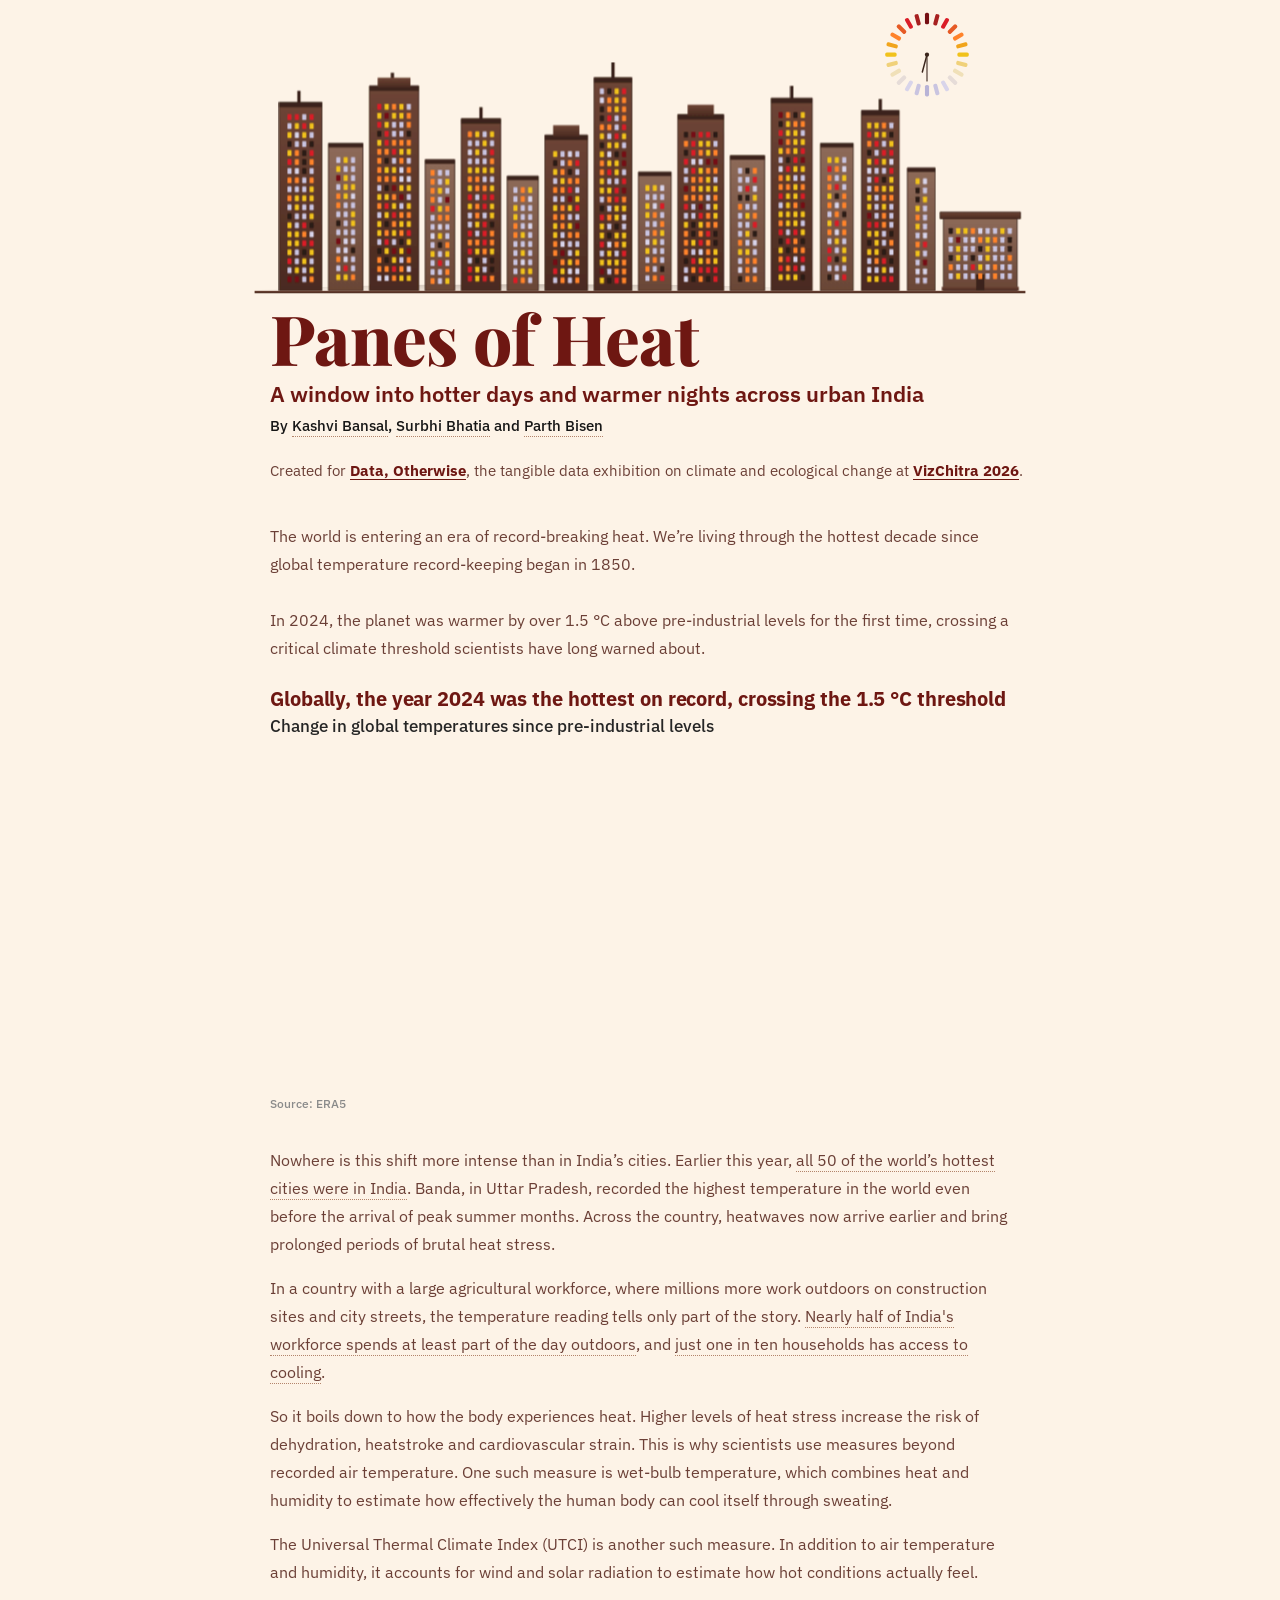
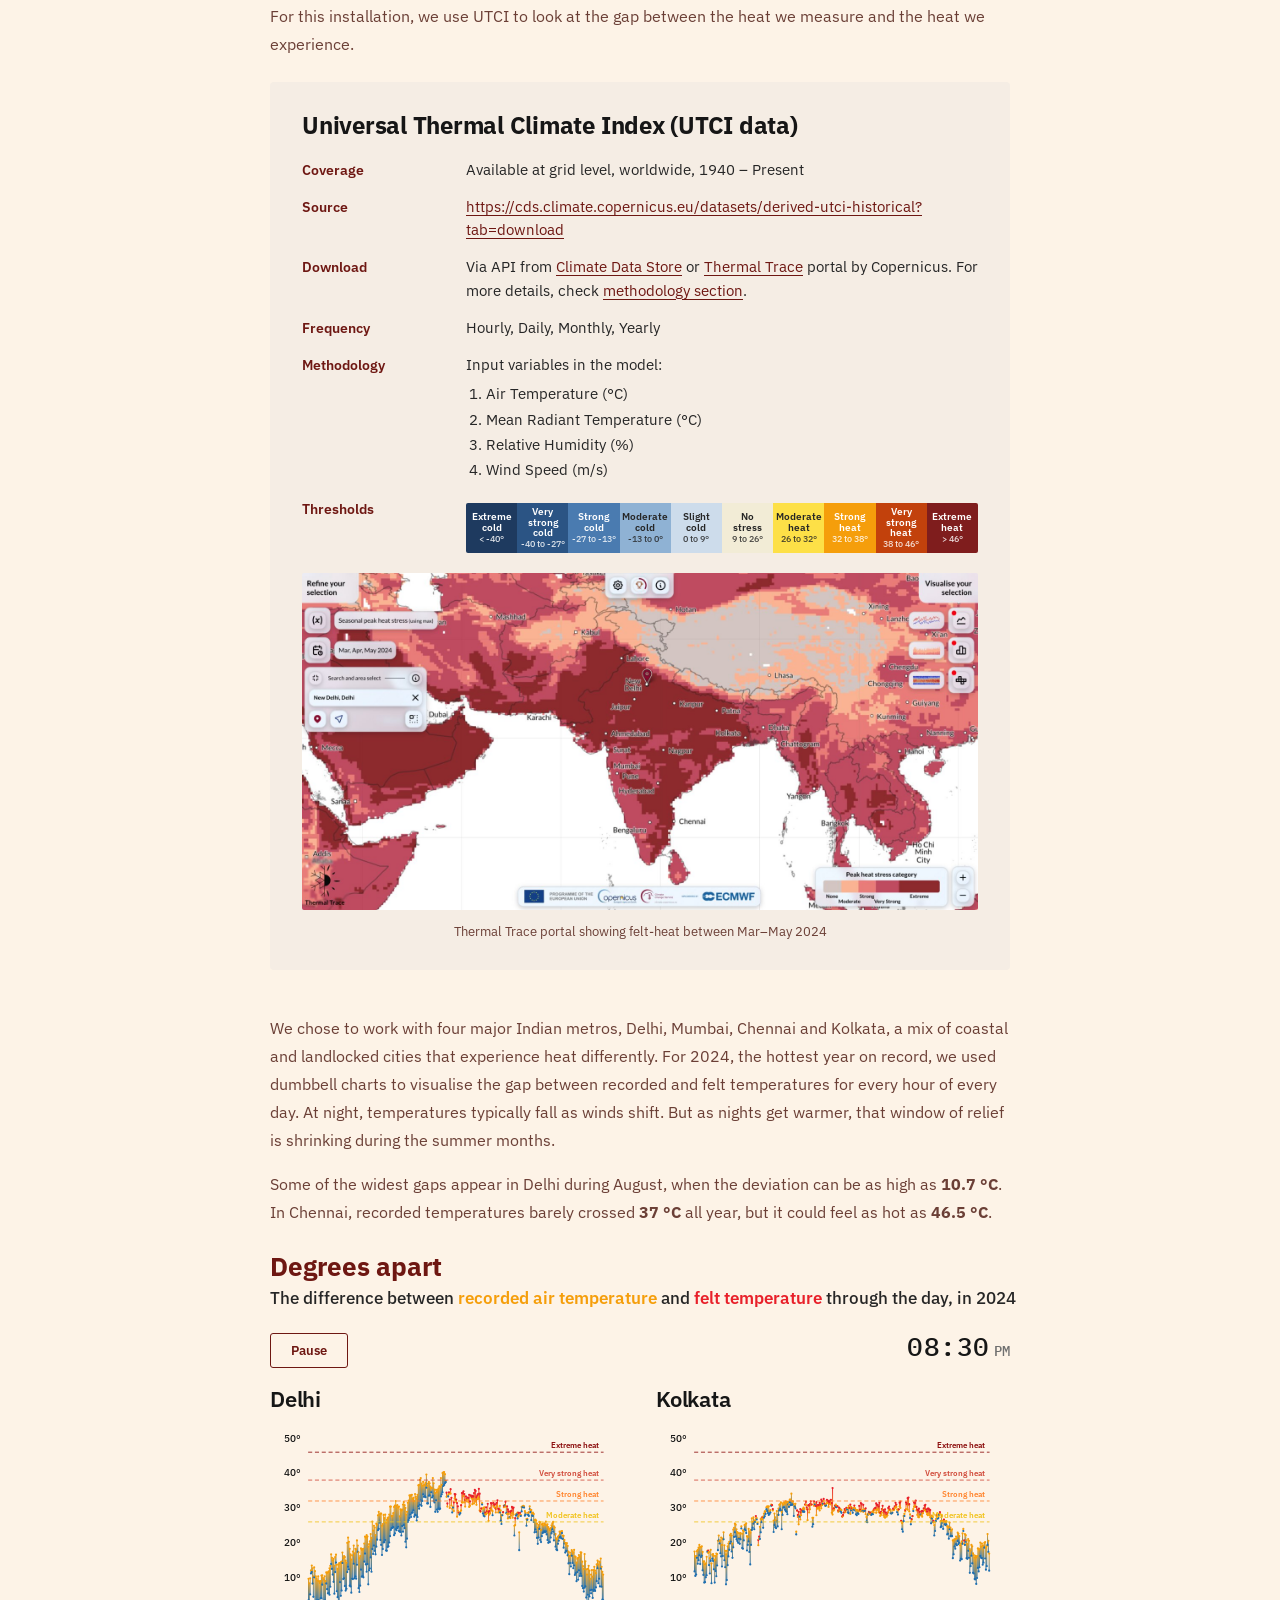
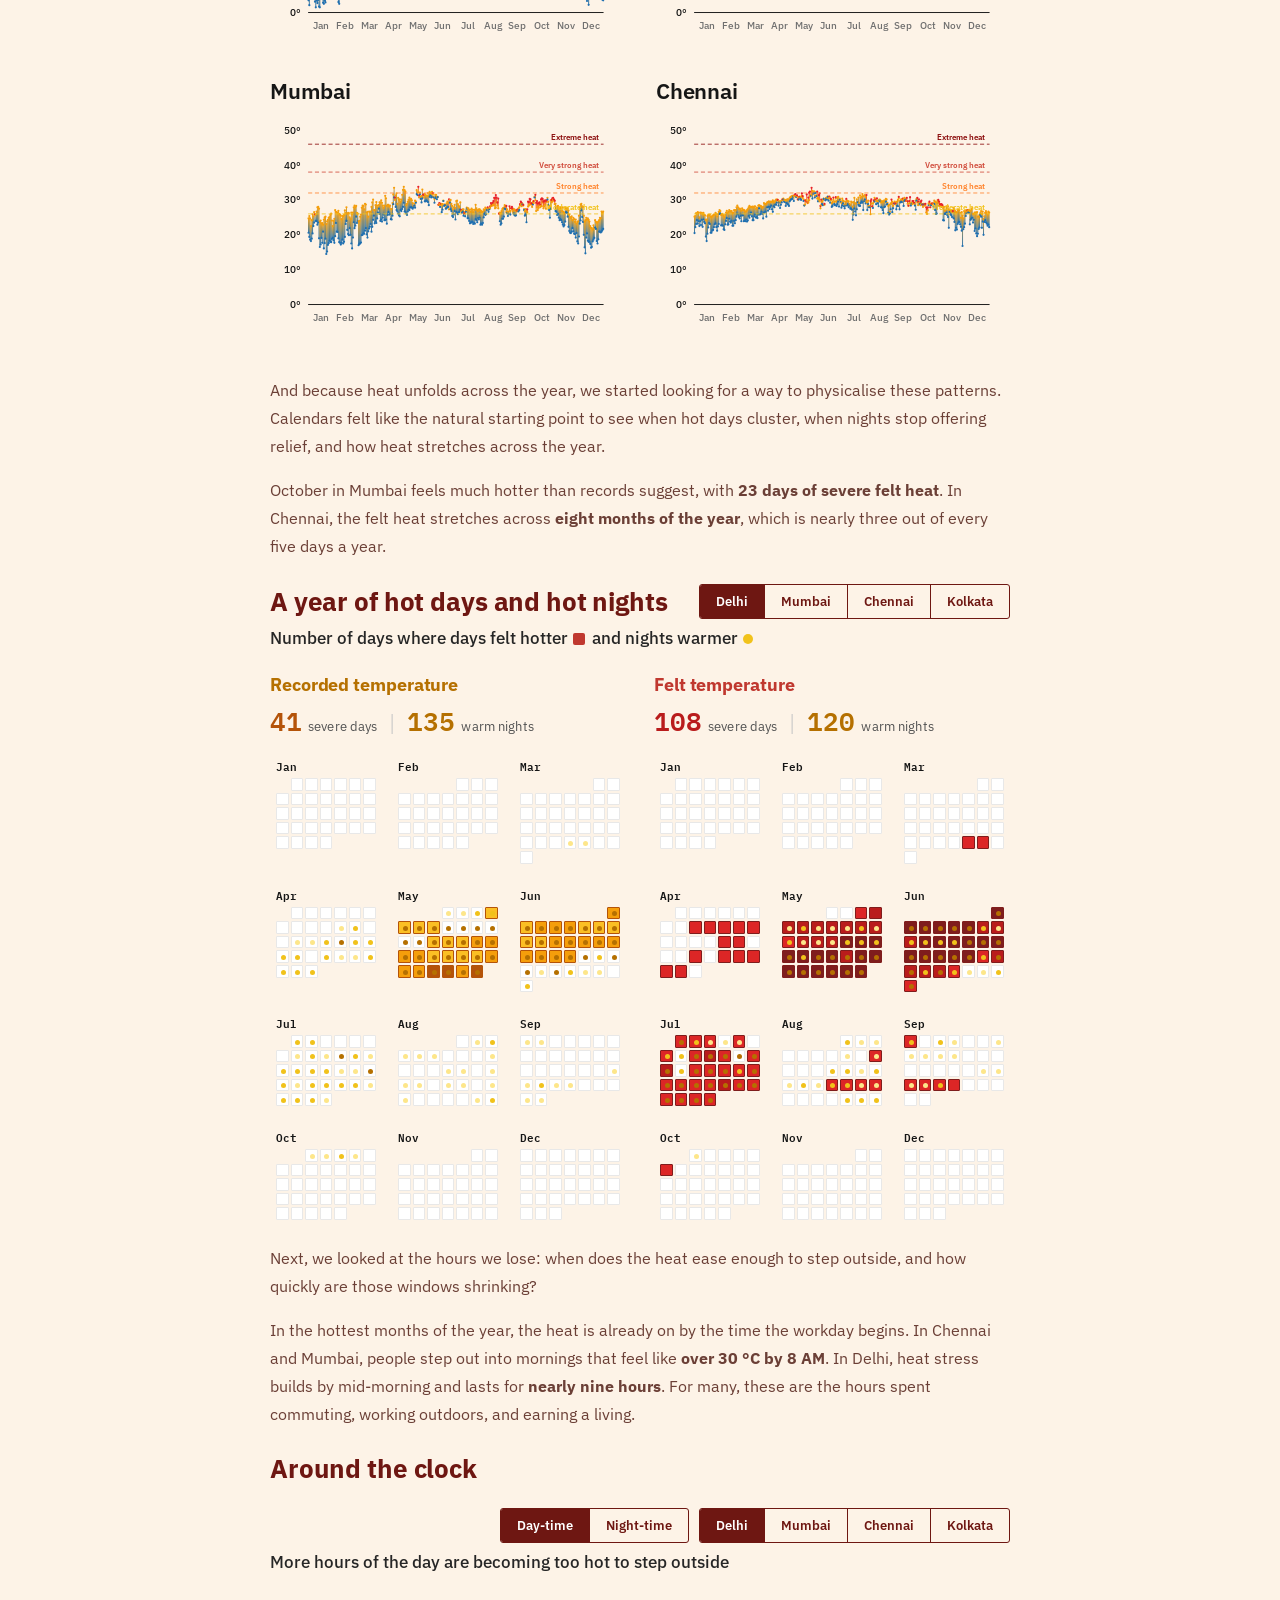
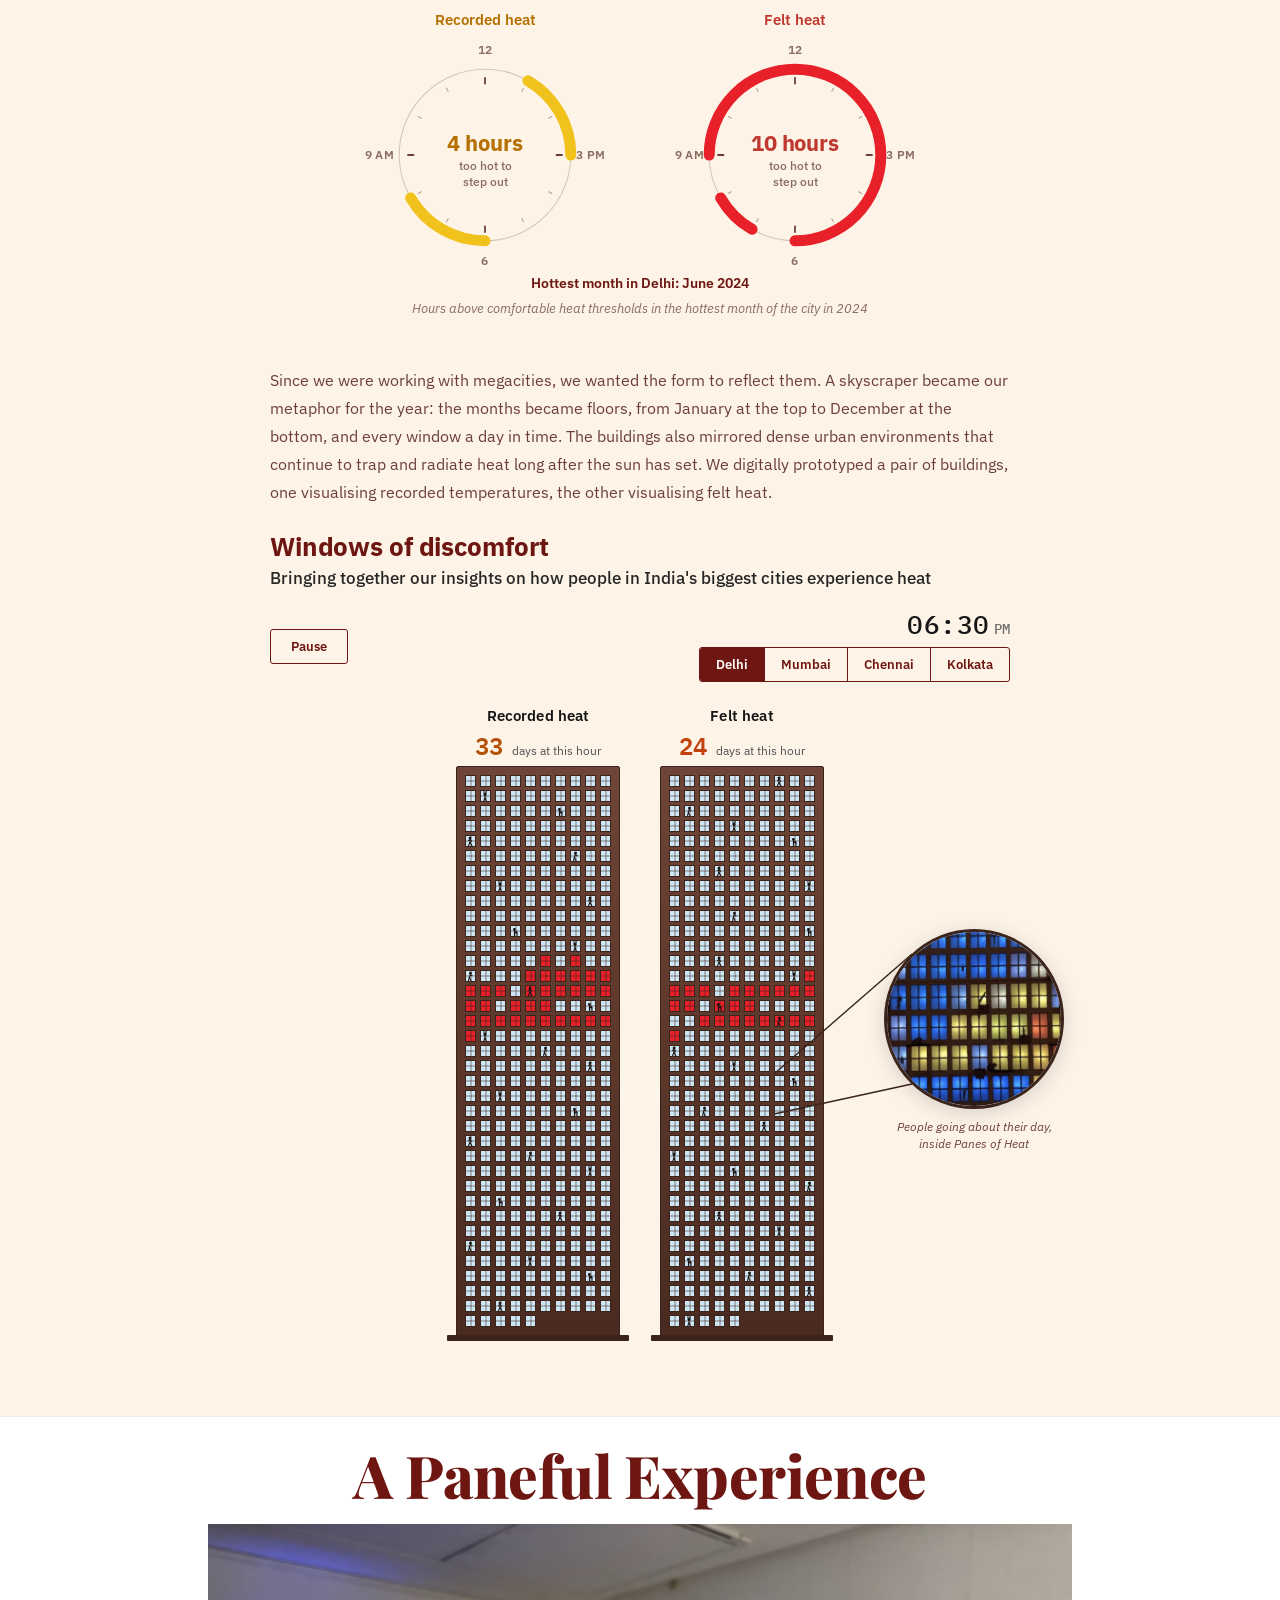
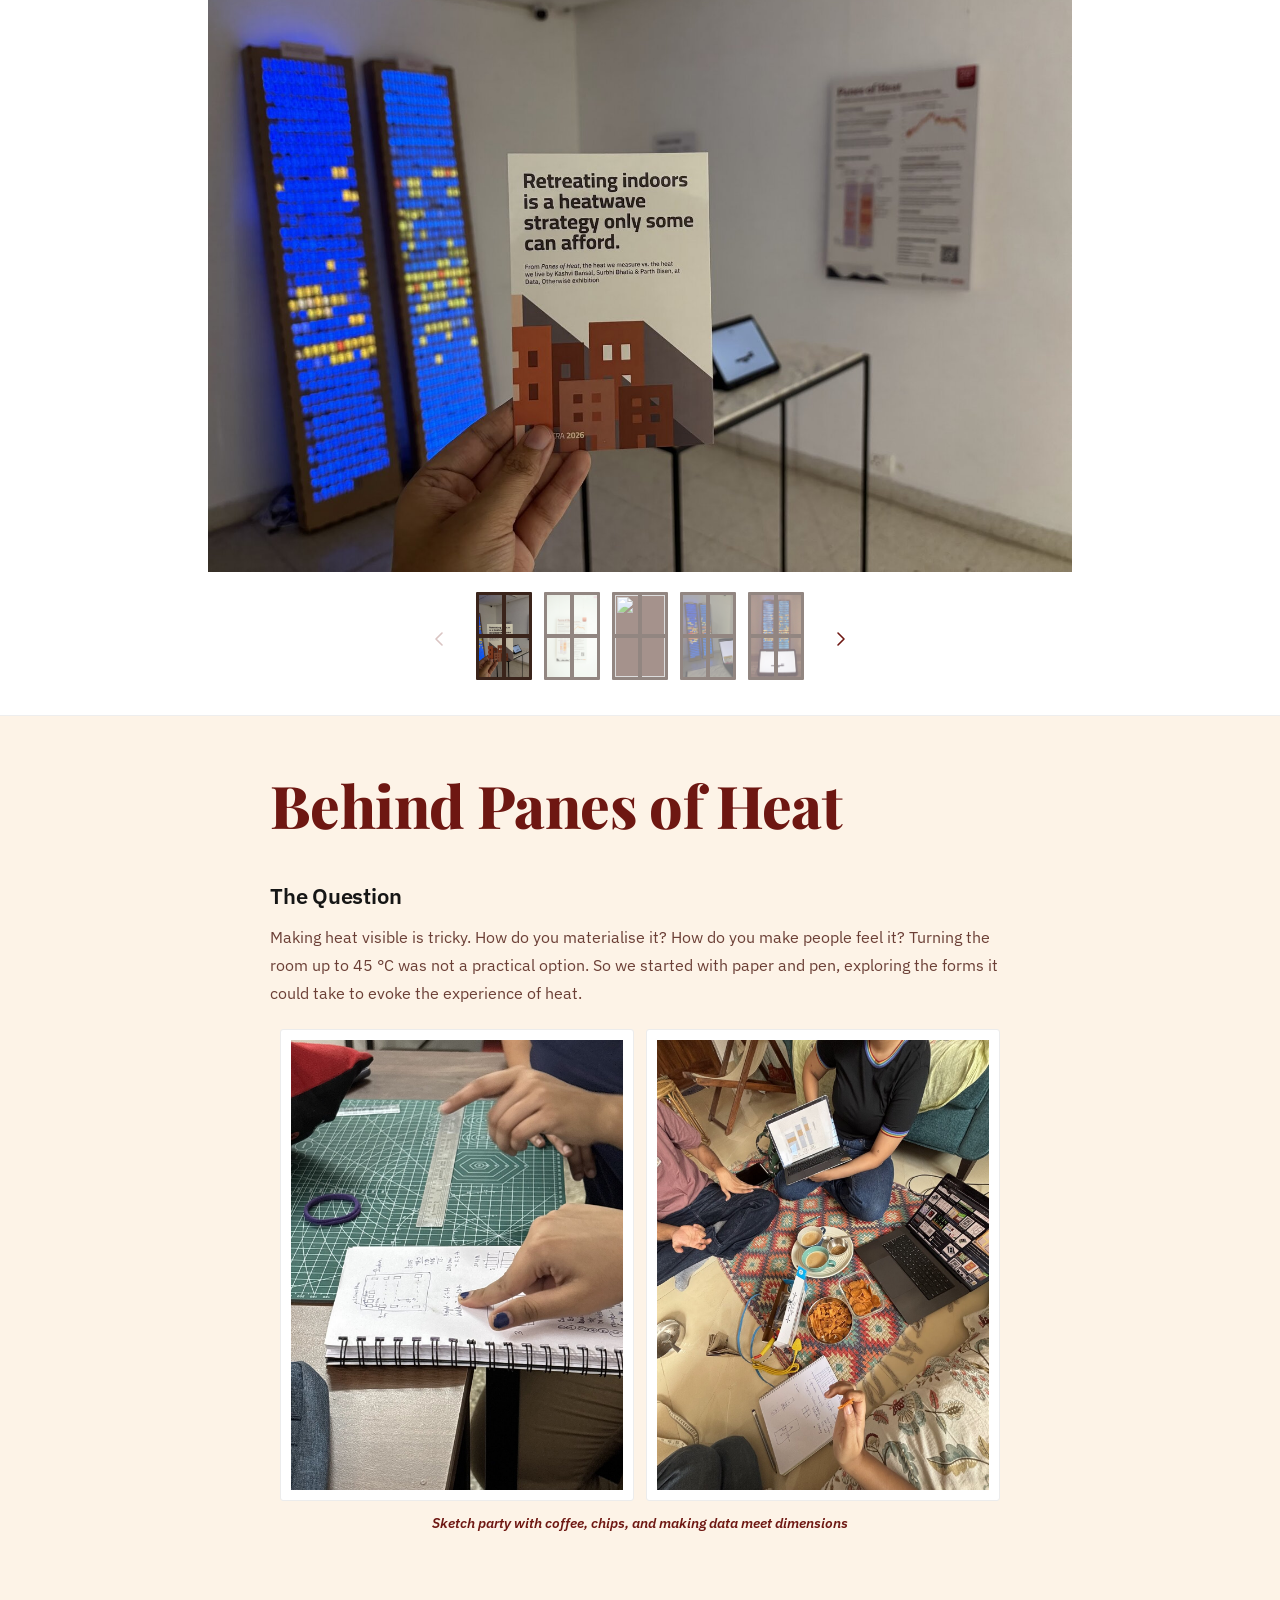
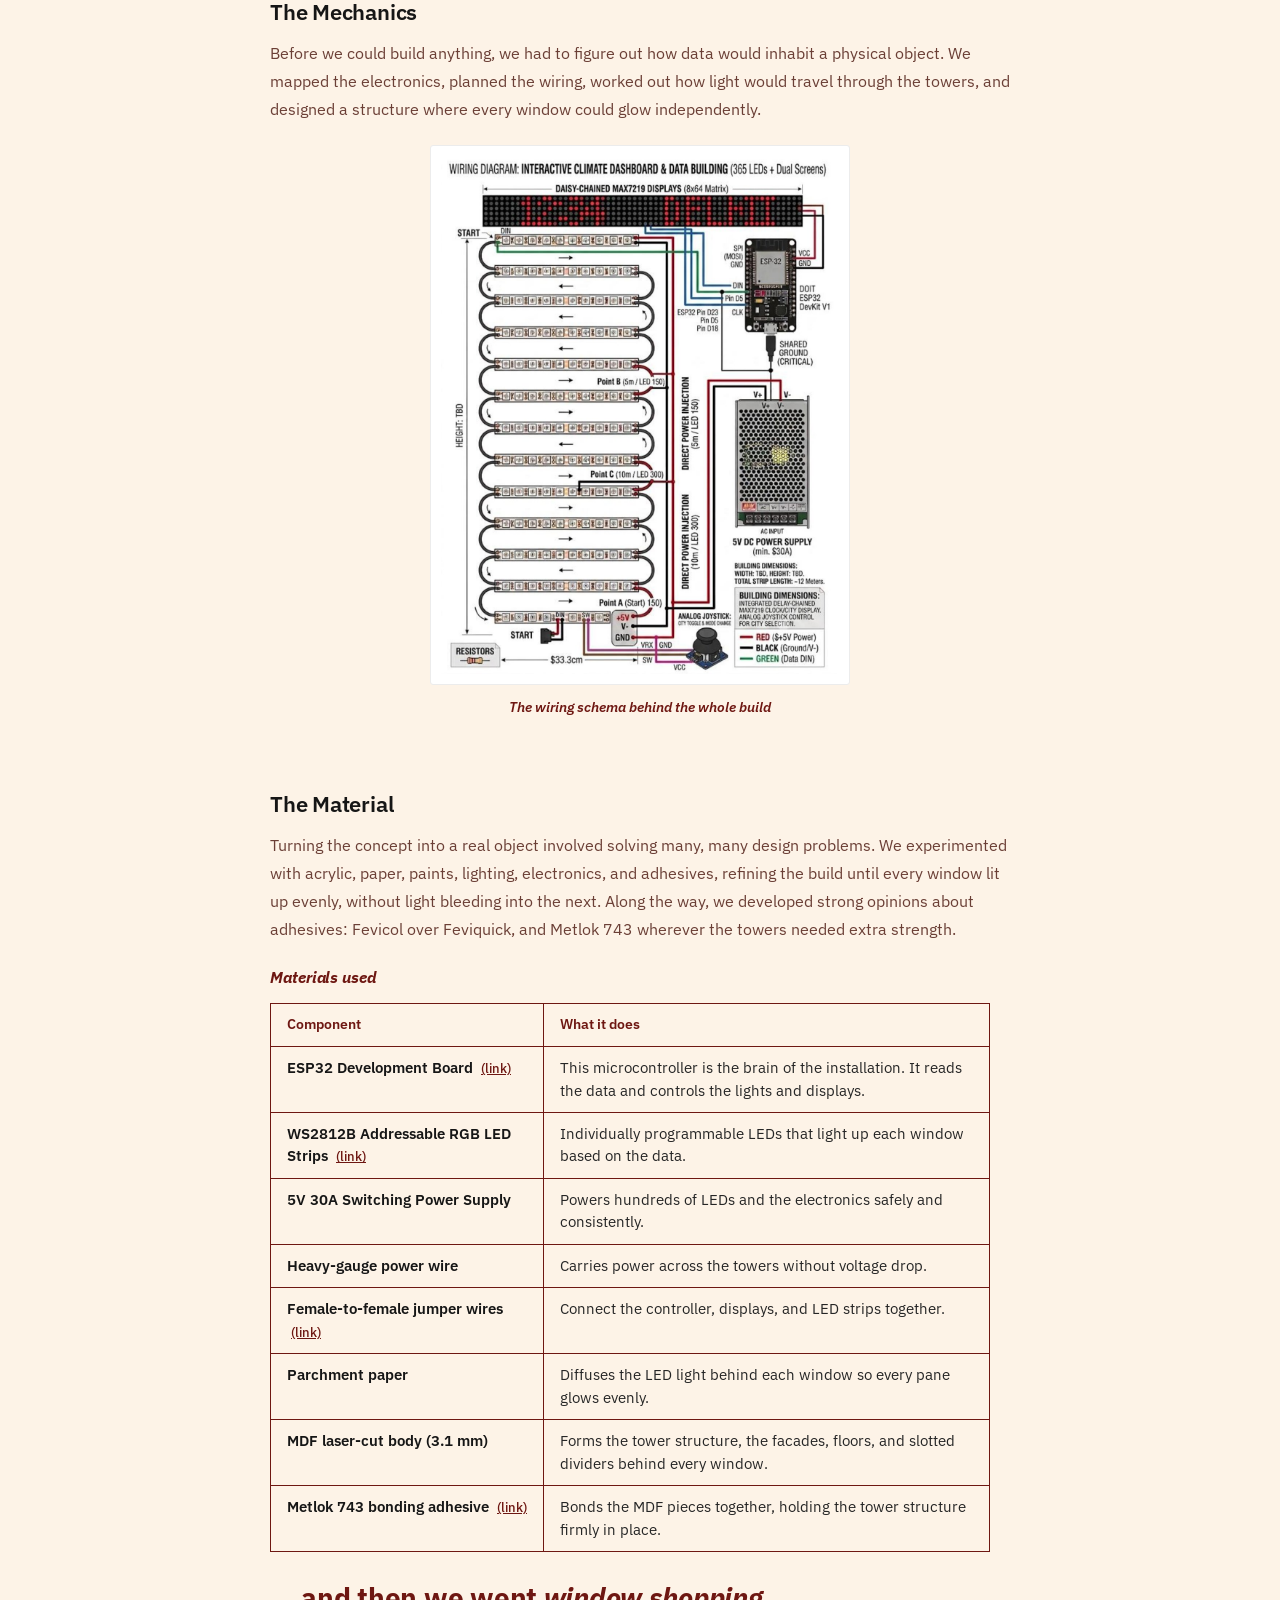
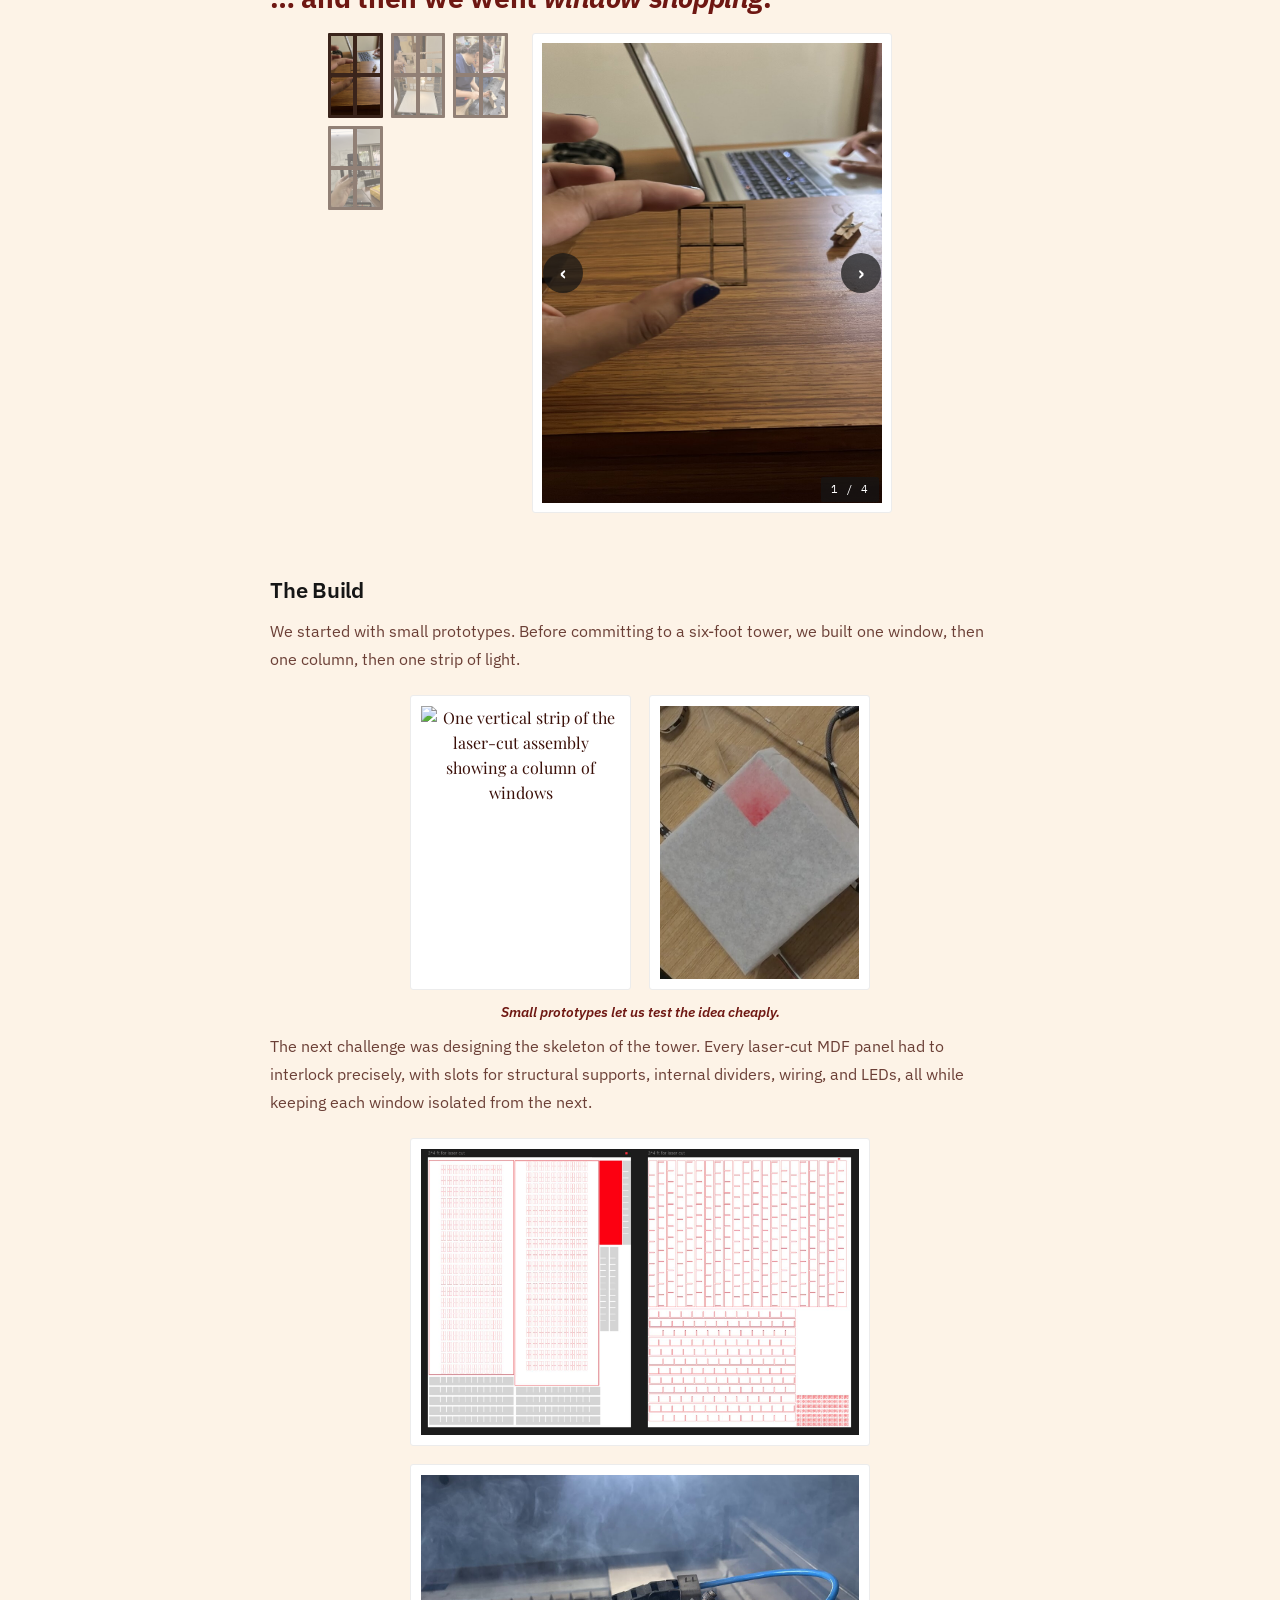
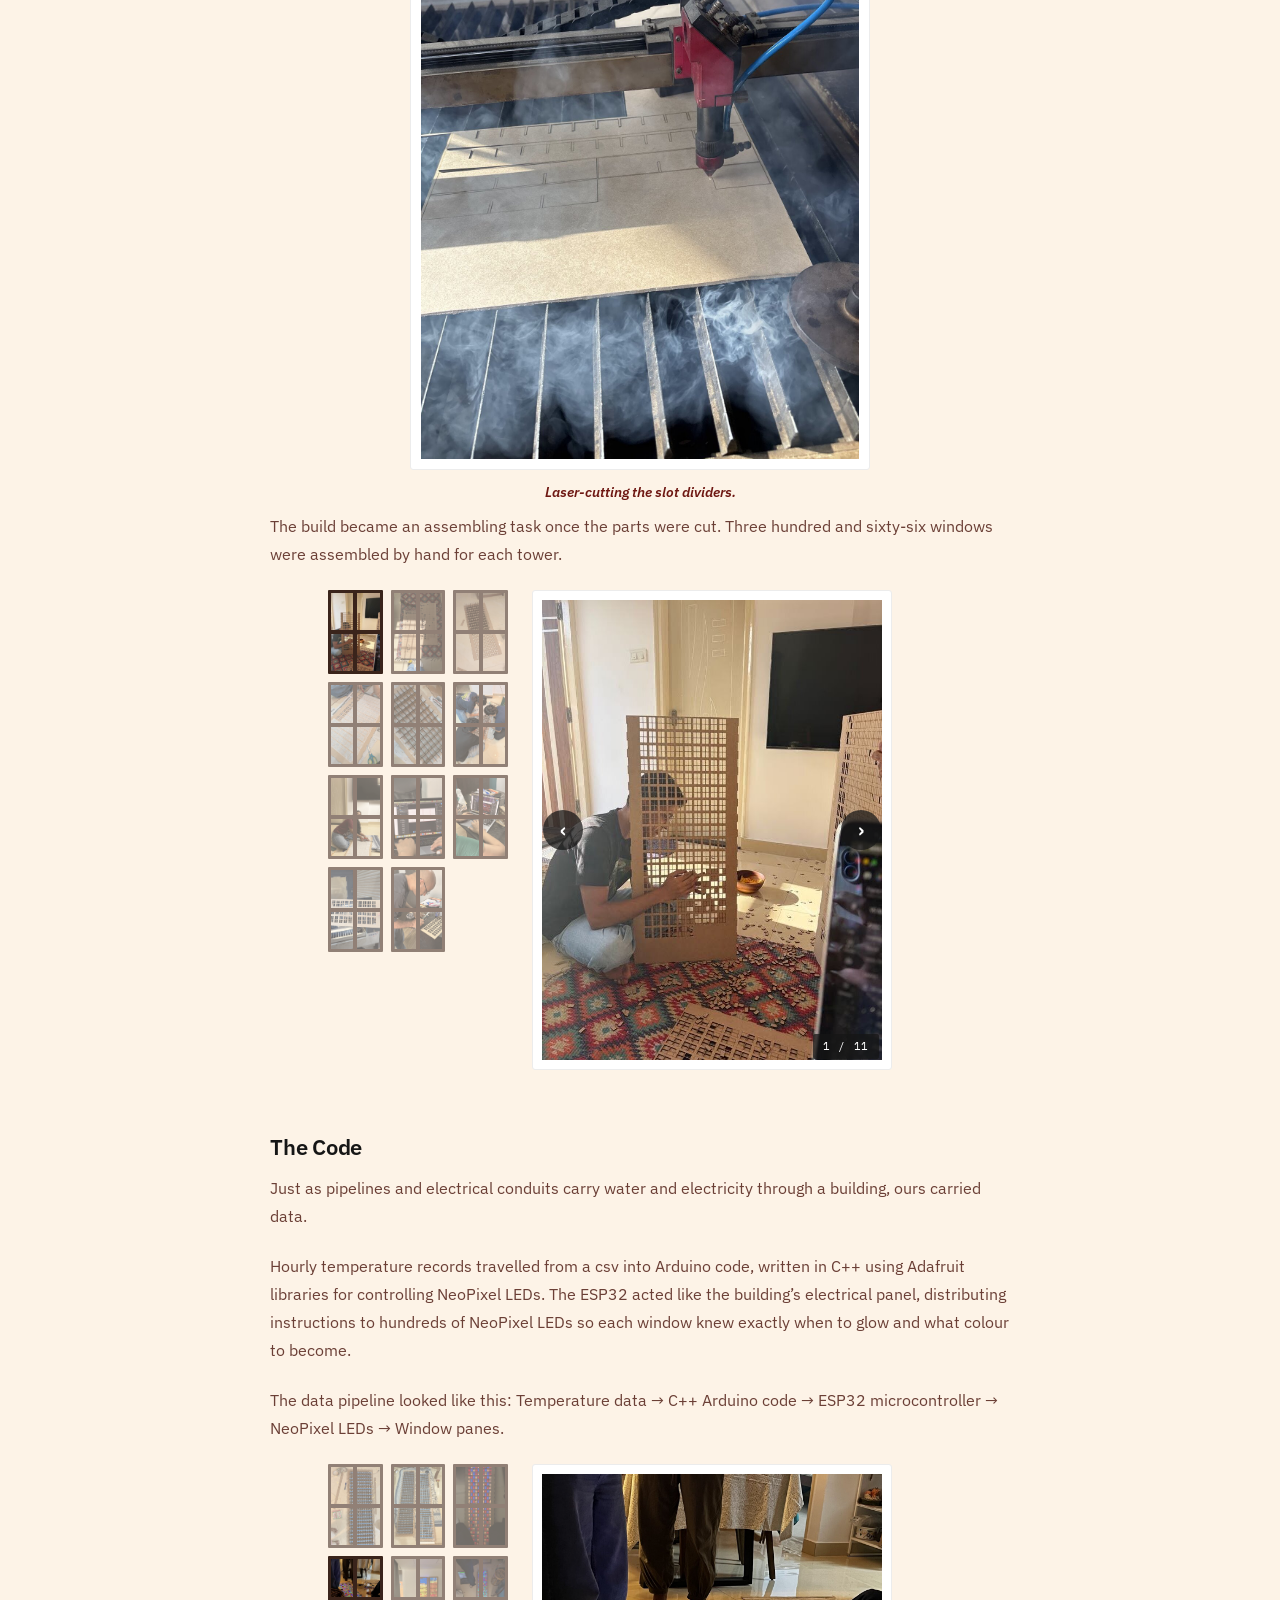
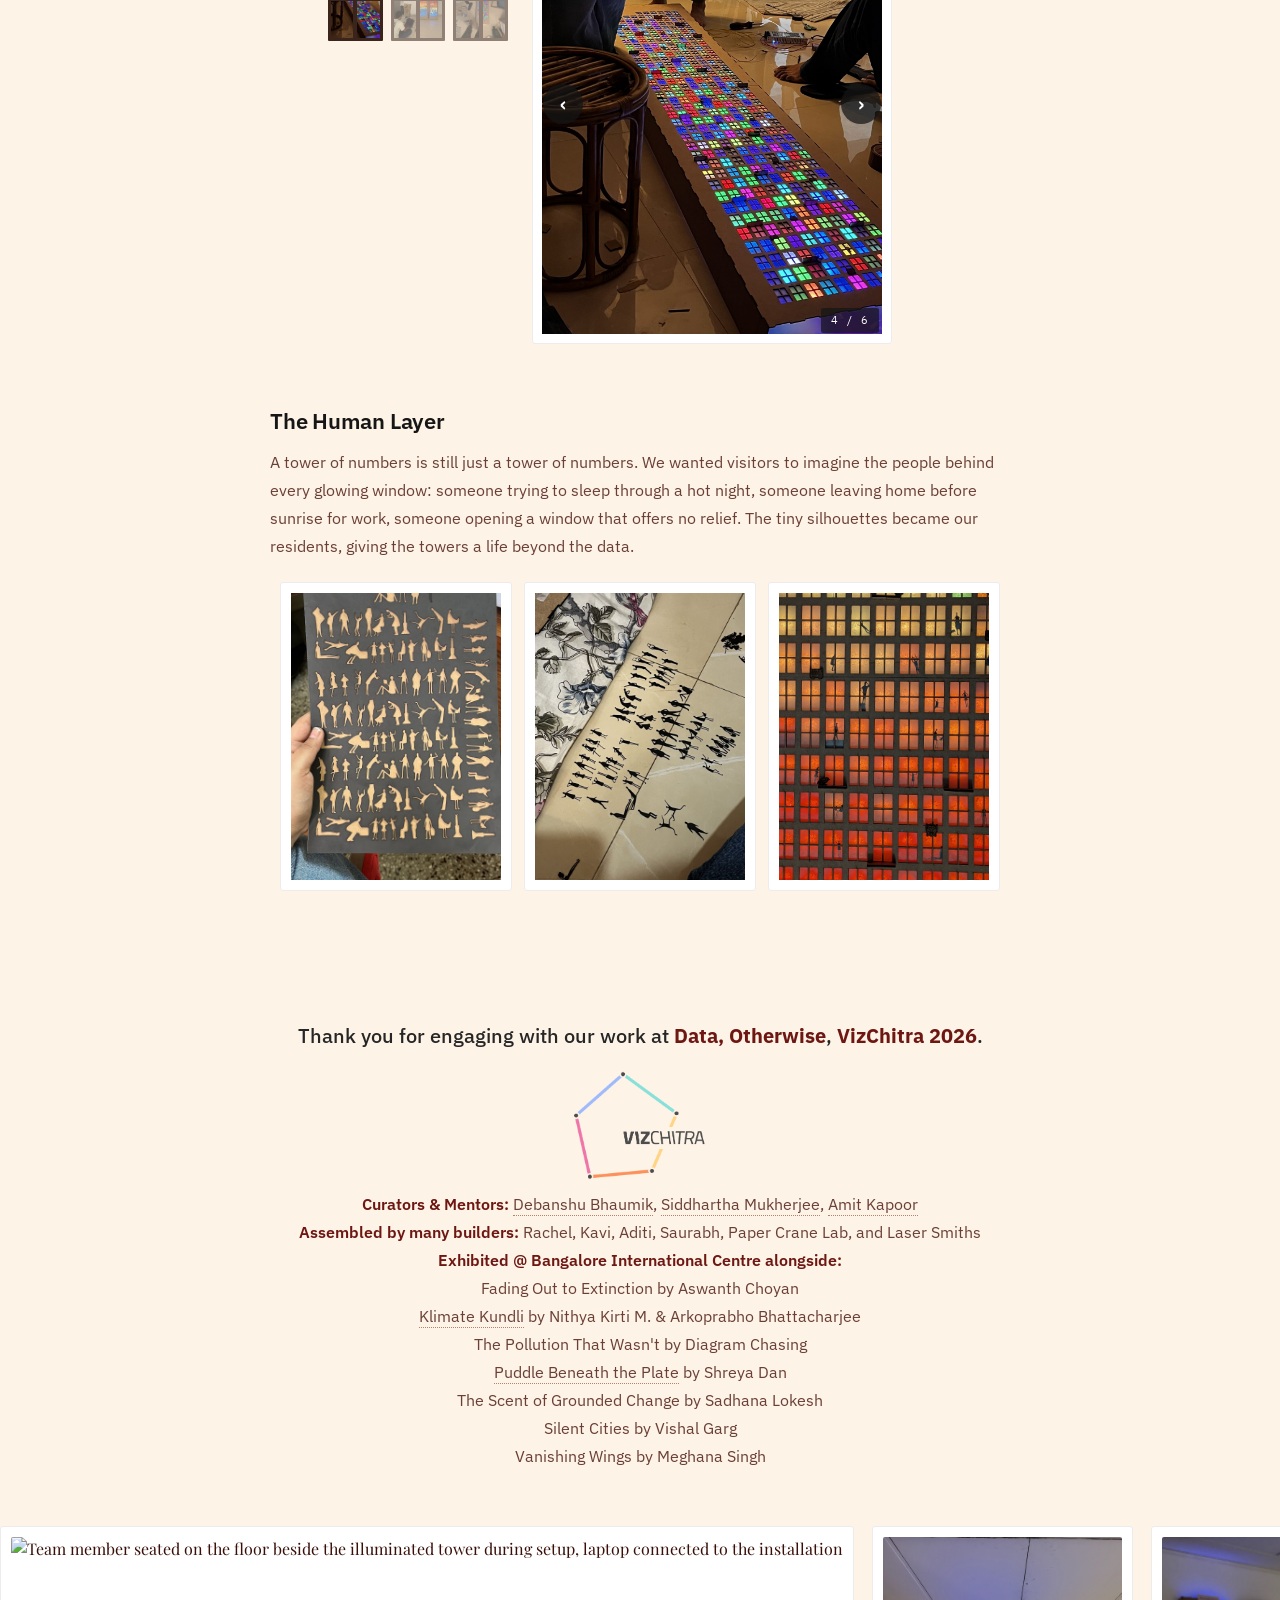
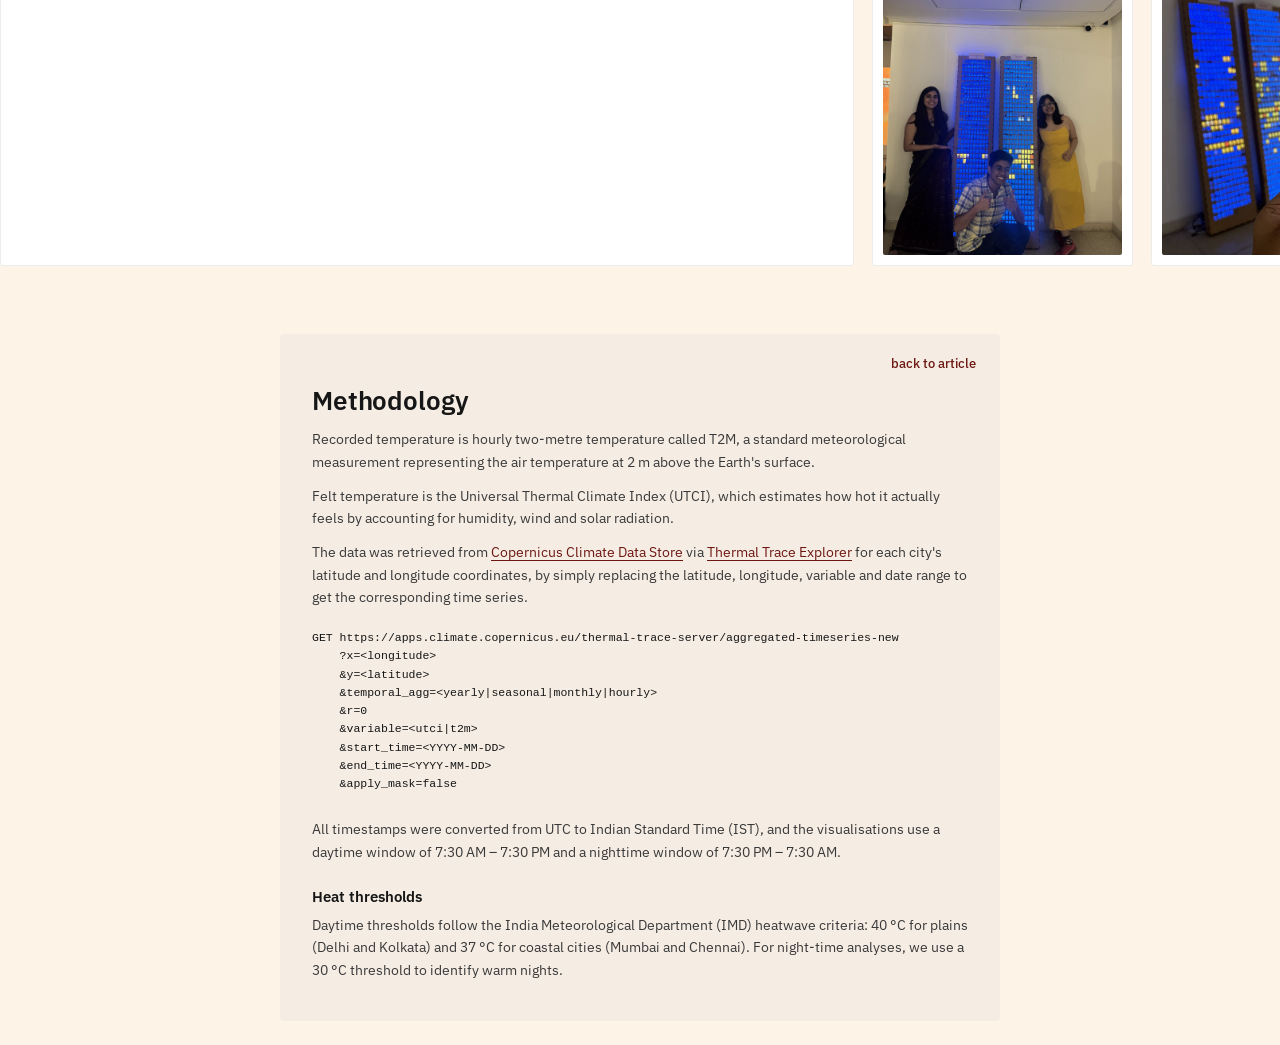
==== commit 980c3fb3: "compress images: resize to 1600px max, convert opaque PNGs to JPG" ====
--- a/index.html
+++ b/index.html
@@ -394,7 +394,7 @@
 
         <figure class="thermal-figure">
           <a href="https://thermaltrace.climate.copernicus.eu/?agg=daily&anomaly=false&date=2024-01-01&heat=true&lat=28.63&lng=77.15&variable=utci_daily_max_cat" target="_blank" rel="noopener">
-            <img src="assets/thermal-trace.png" alt="Copernicus ThermalTrace map showing seasonal peak heat stress across South Asia and West Asia for March–May 2023, with New Delhi pinned">
+            <img src="assets/thermal-trace.jpg" alt="Copernicus ThermalTrace map showing seasonal peak heat stress across South Asia and West Asia for March–May 2023, with New Delhi pinned">
           </a>
           <figcaption>Thermal Trace portal showing felt-heat between Mar&ndash;May&nbsp;2024</figcaption>
         </figure>
@@ -560,7 +560,7 @@
                   <line x1="30" y1="145" x2="168" y2="115" stroke="#3A241B" stroke-width="1.4"/>
                 </svg>
                 <div class="mag-circle">
-                  <img src="assets/tower-photo.png" alt="Close-up of illuminated windows on the exhibit tower with tiny stick-figure silhouettes">
+                  <img src="assets/tower-photo.jpg" alt="Close-up of illuminated windows on the exhibit tower with tiny stick-figure silhouettes">
                 </div>
                 <div class="mag-caption">People going about their day, inside Panes of Heat</div>
               </div>
@@ -628,7 +628,7 @@
             <p class="phys-step-text">Before we could build anything, we had to figure out how data would inhabit a physical object. We mapped the electronics, planned the wiring, worked out how light would travel through the towers, and designed a structure where every window could glow independently.</p>
             <figure class="phys-feature">
               <div class="phys-feature-imgs">
-                <img src="assets/diagram.png" alt="Wiring diagram: ESP32 driving daisy-chained MAX7219 matrix displays and WS2812B LED strips, with an analog joystick for city selection">
+                <img src="assets/diagram.jpg" alt="Wiring diagram: ESP32 driving daisy-chained MAX7219 matrix displays and WS2812B LED strips, with an analog joystick for city selection">
               </div>
               <figcaption>The wiring schema behind the whole build</figcaption>
             </figure>
@@ -709,14 +709,14 @@
             <figure class="phys-feature phys-feature-wide">
               <div class="phys-feature-pair">
                 <img src="assets/one-strip.jpg" alt="One vertical strip of the laser-cut assembly showing a column of windows">
-                <img src="assets/one-box.png" alt="Close-up of a single window box with slotted dividers, showing how each pane is isolated from its neighbours">
+                <img src="assets/one-box.jpg" alt="Close-up of a single window box with slotted dividers, showing how each pane is isolated from its neighbours">
               </div>
               <figcaption>Small prototypes let us test the idea cheaply.</figcaption>
             </figure>
             <p class="phys-step-text">The next challenge was designing the skeleton of the tower. Every laser-cut MDF panel had to interlock precisely, with slots for structural supports, internal dividers, wiring, and LEDs, all while keeping each window isolated from the next.</p>
             <figure class="phys-feature phys-feature-wide">
               <div class="phys-feature-imgs">
-                <img src="assets/built-master.png" alt="Laser-cut layout for the tower panels: hundreds of window slots arranged on two 3×4 ft sheets, with slotted dividers behind each window">
+                <img src="assets/built-master.jpg" alt="Laser-cut layout for the tower panels: hundreds of window slots arranged on two 3×4 ft sheets, with slotted dividers behind each window">
                 <img src="assets/built-3.jpg" alt="Photograph of the assembled tower panel, matching the laser-cut layout">
               </div>
               <figcaption>Laser-cutting the slot dividers.</figcaption>
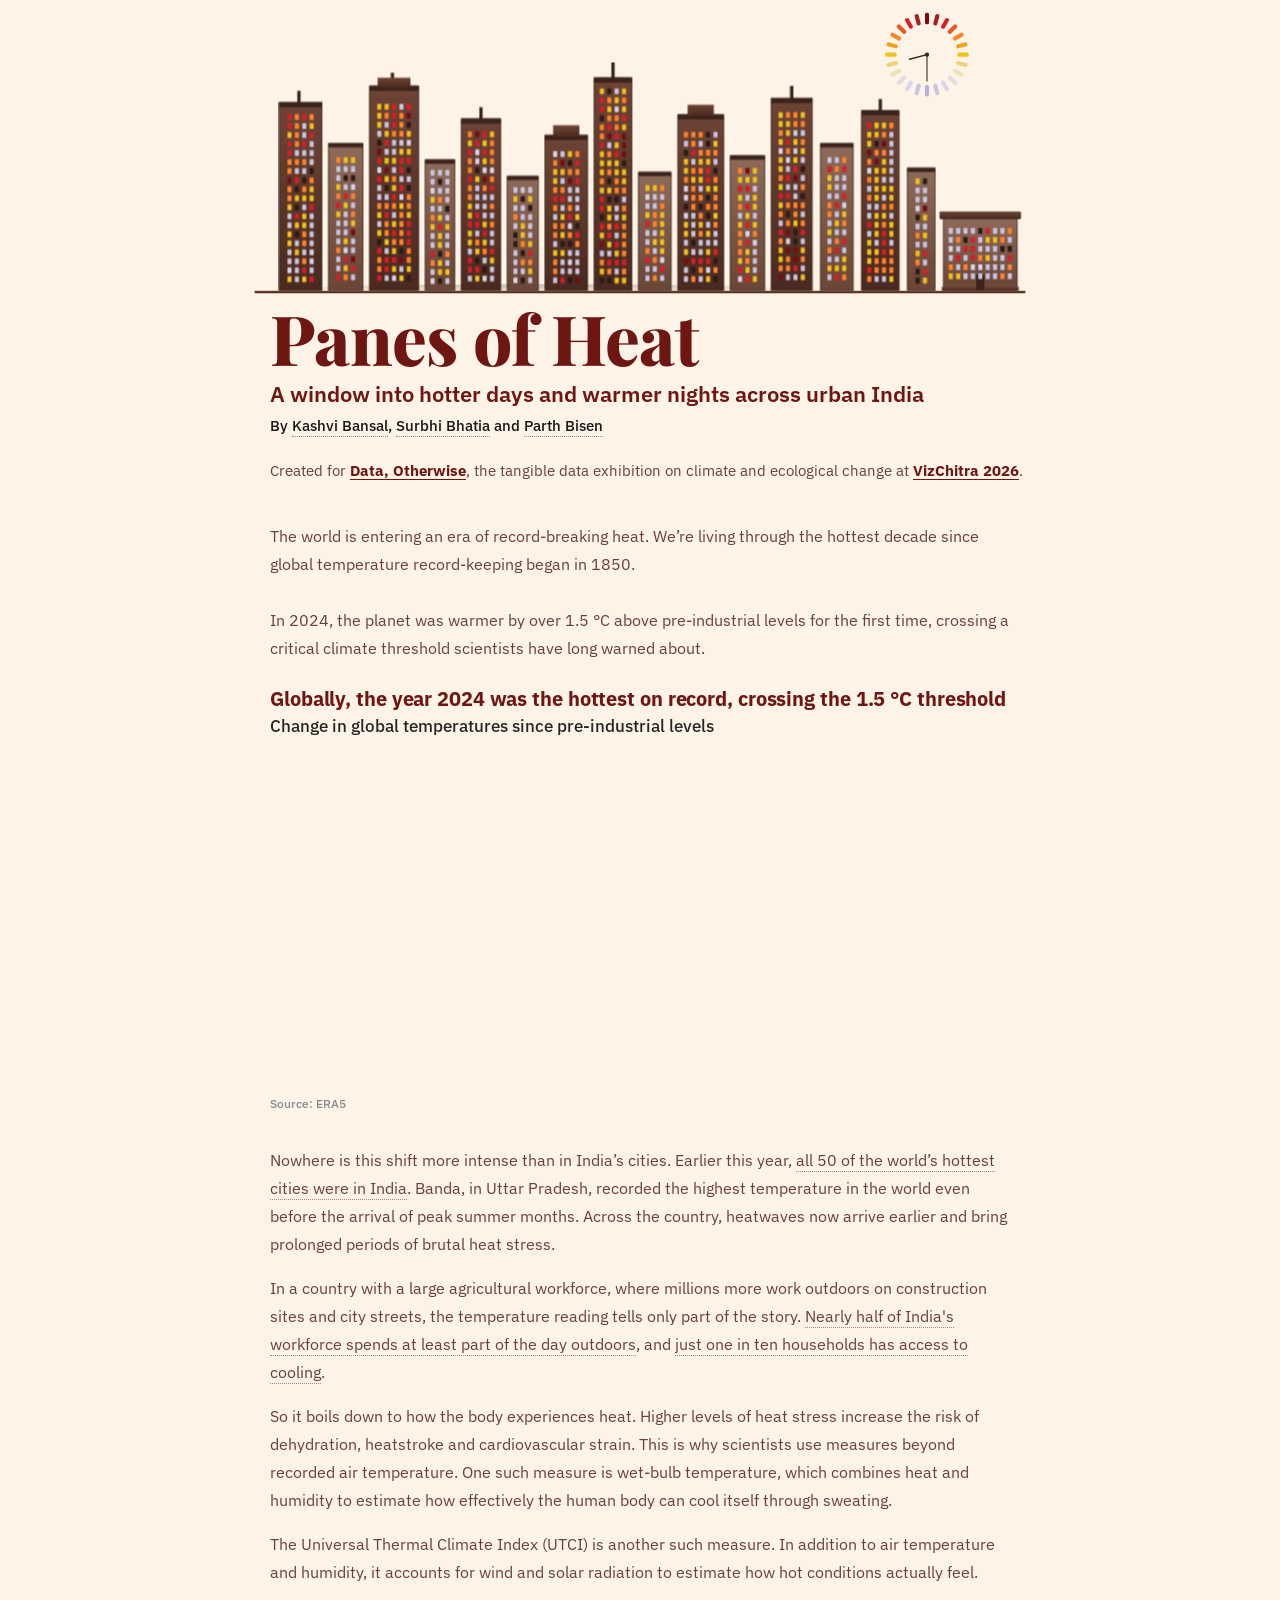
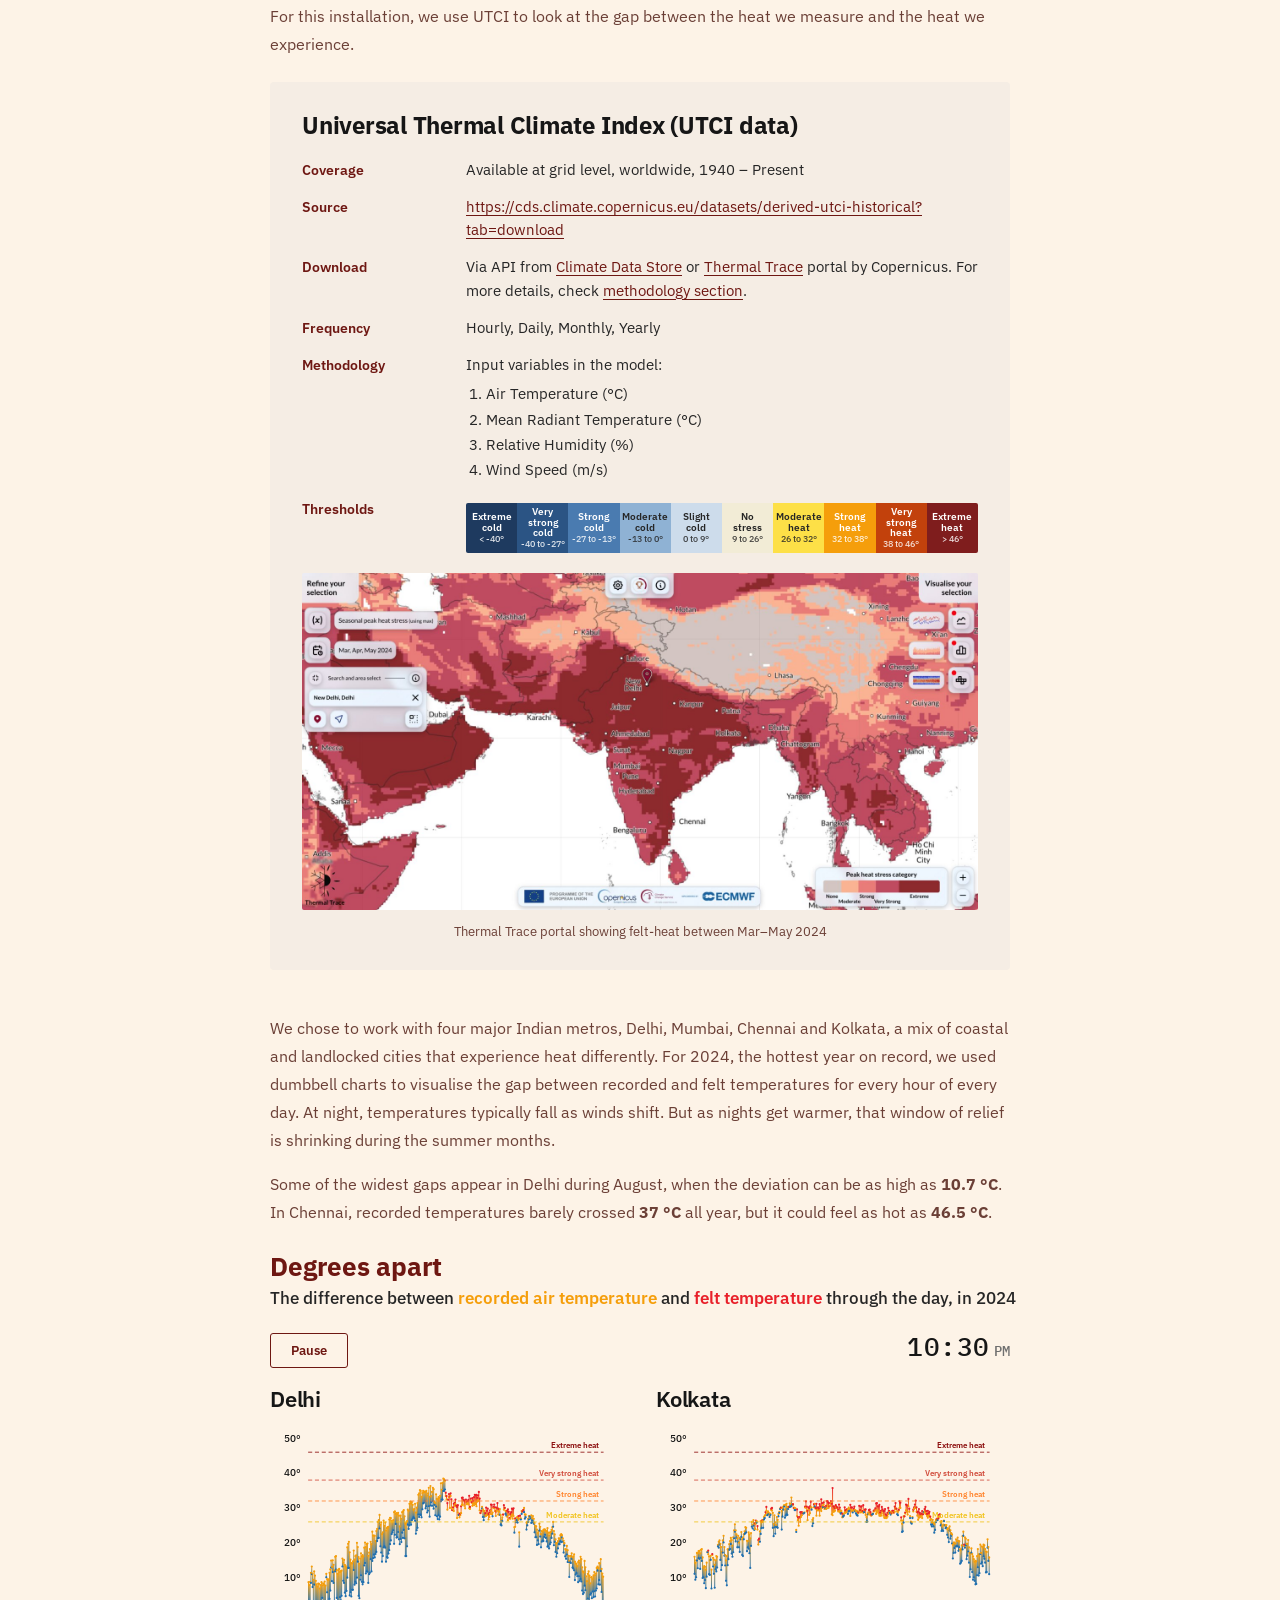
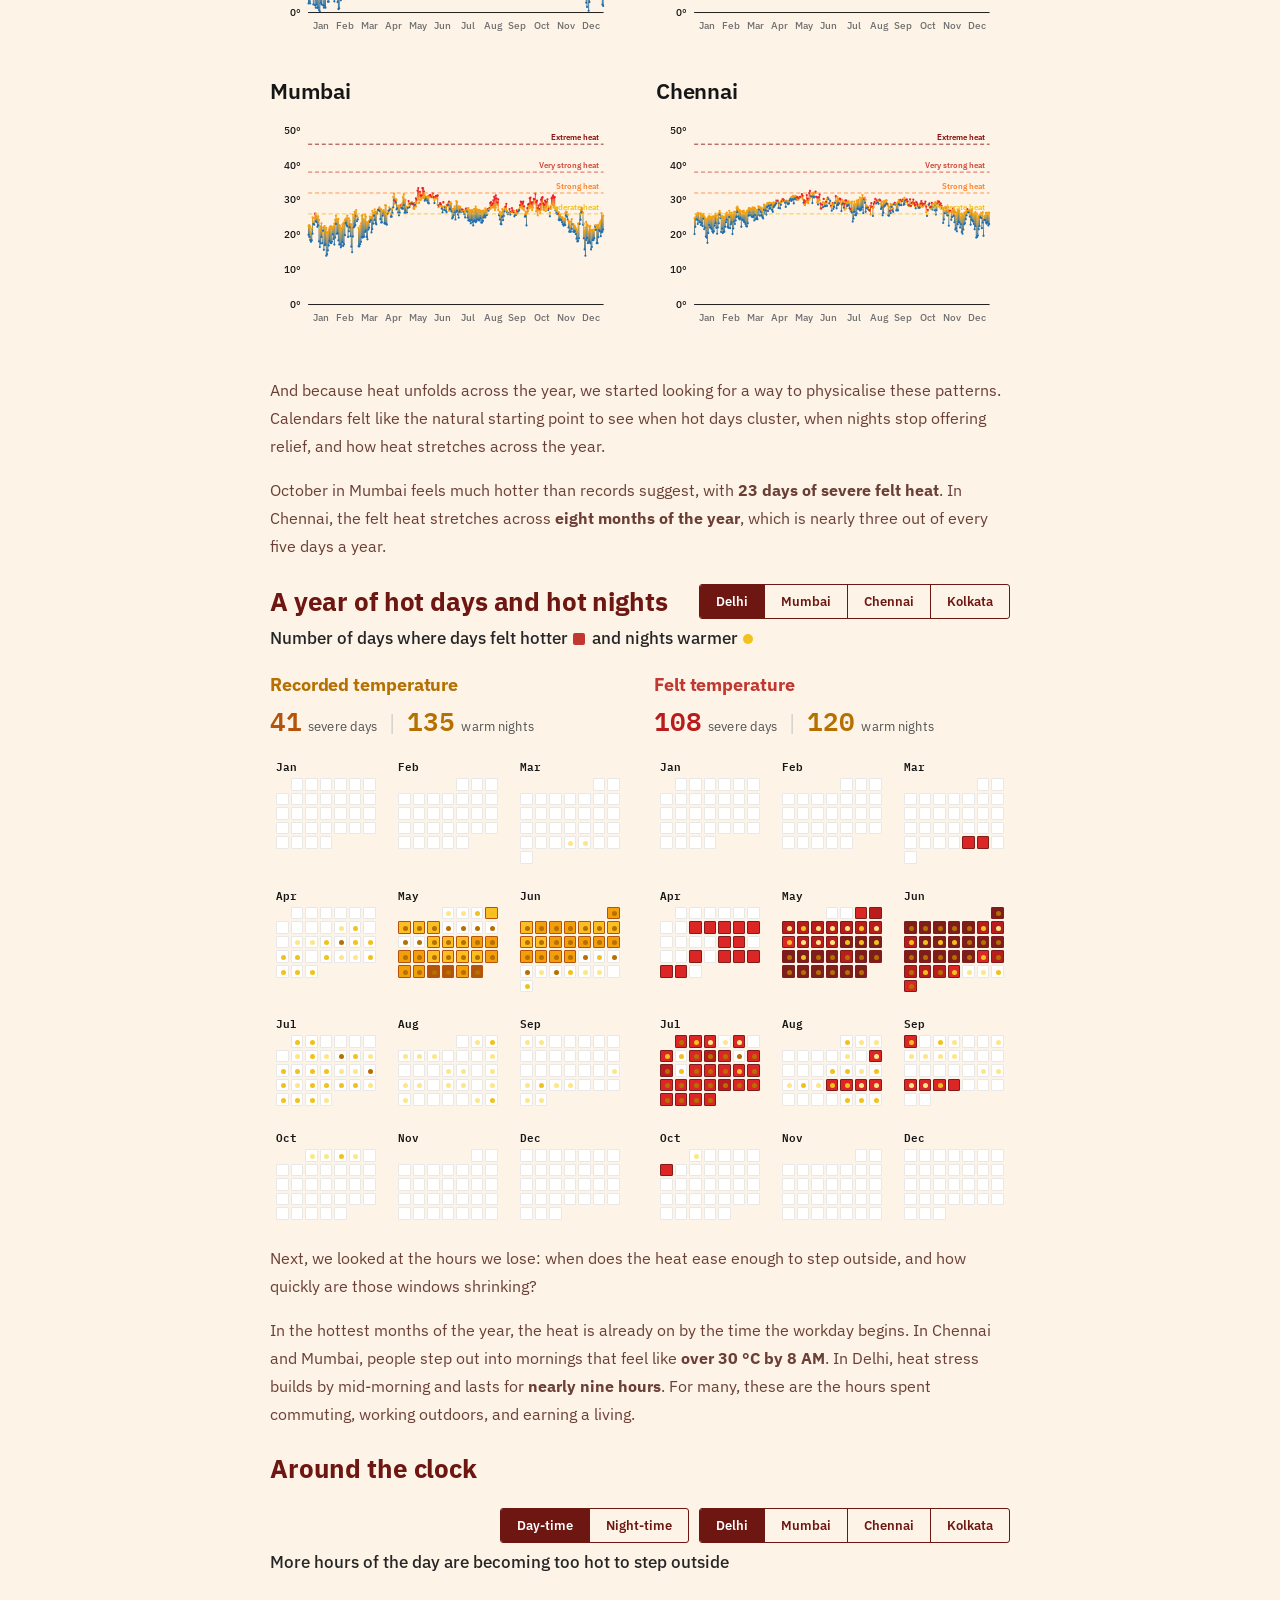
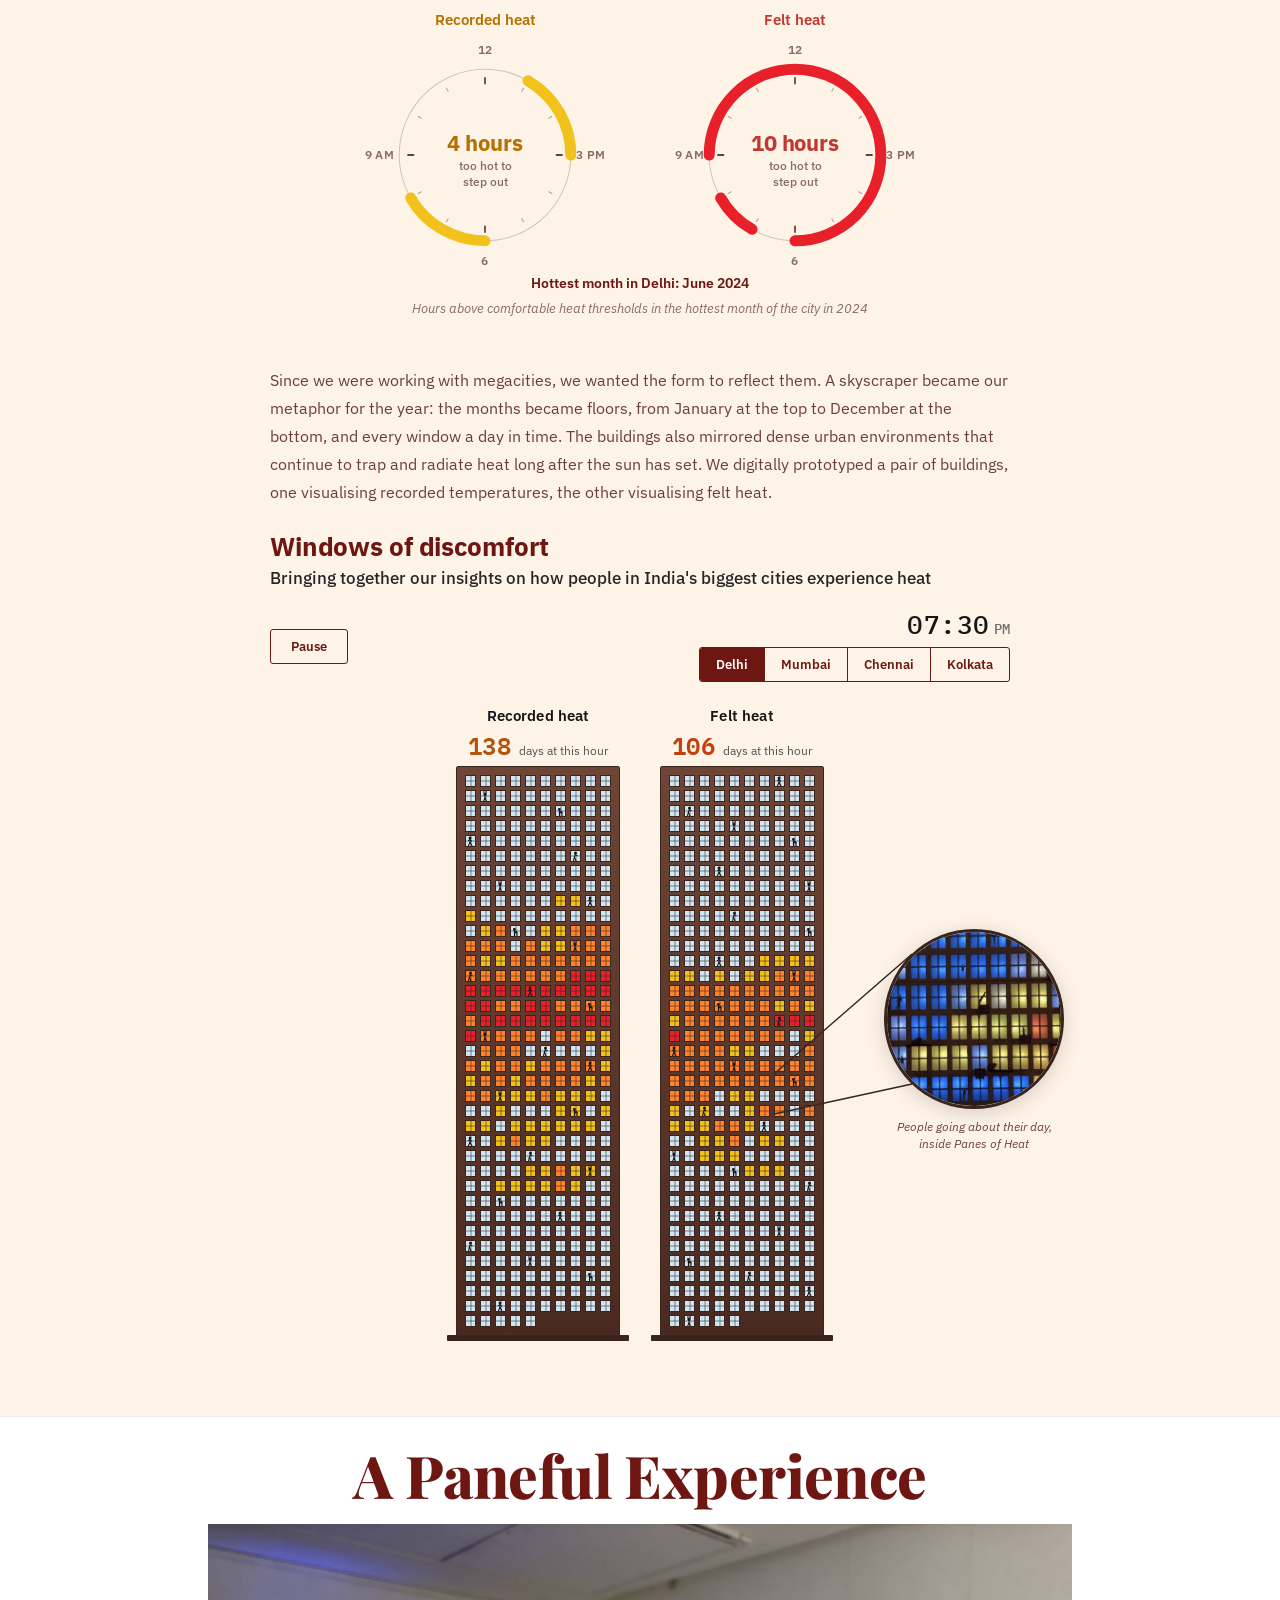
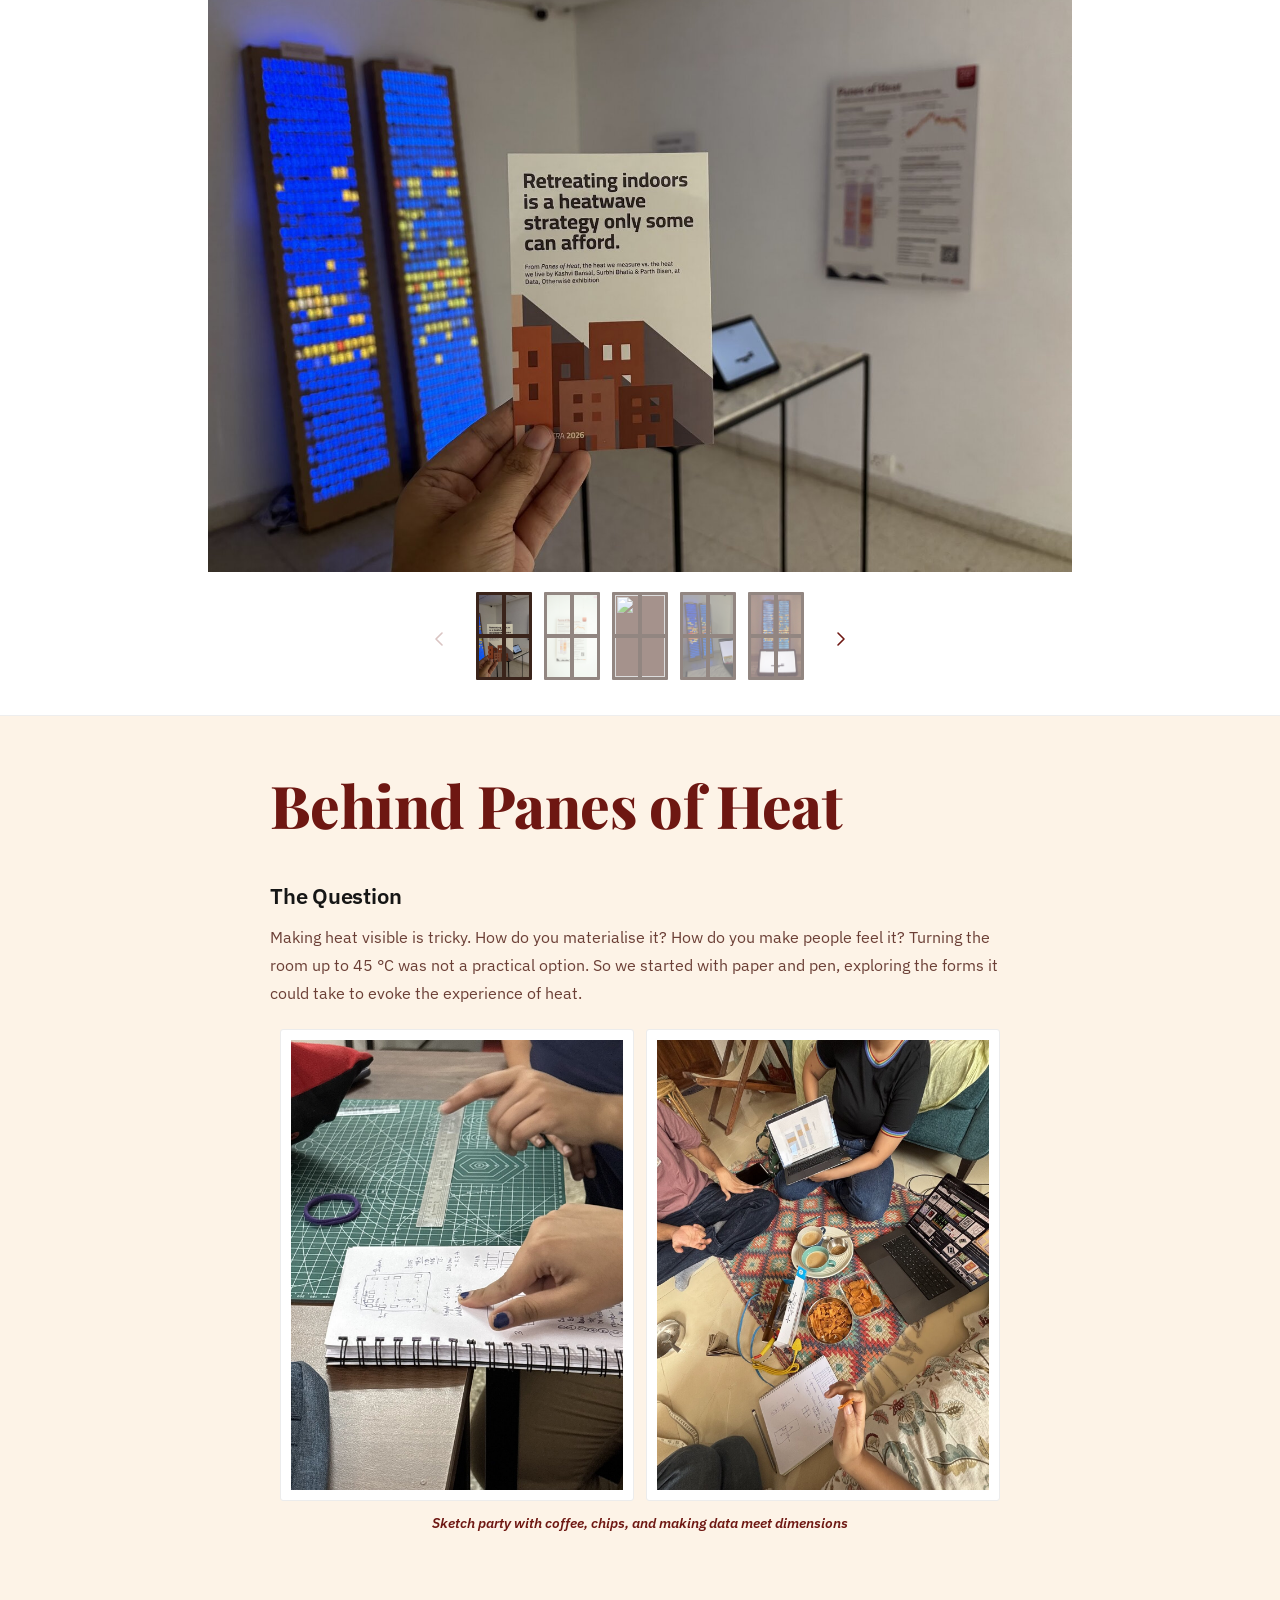
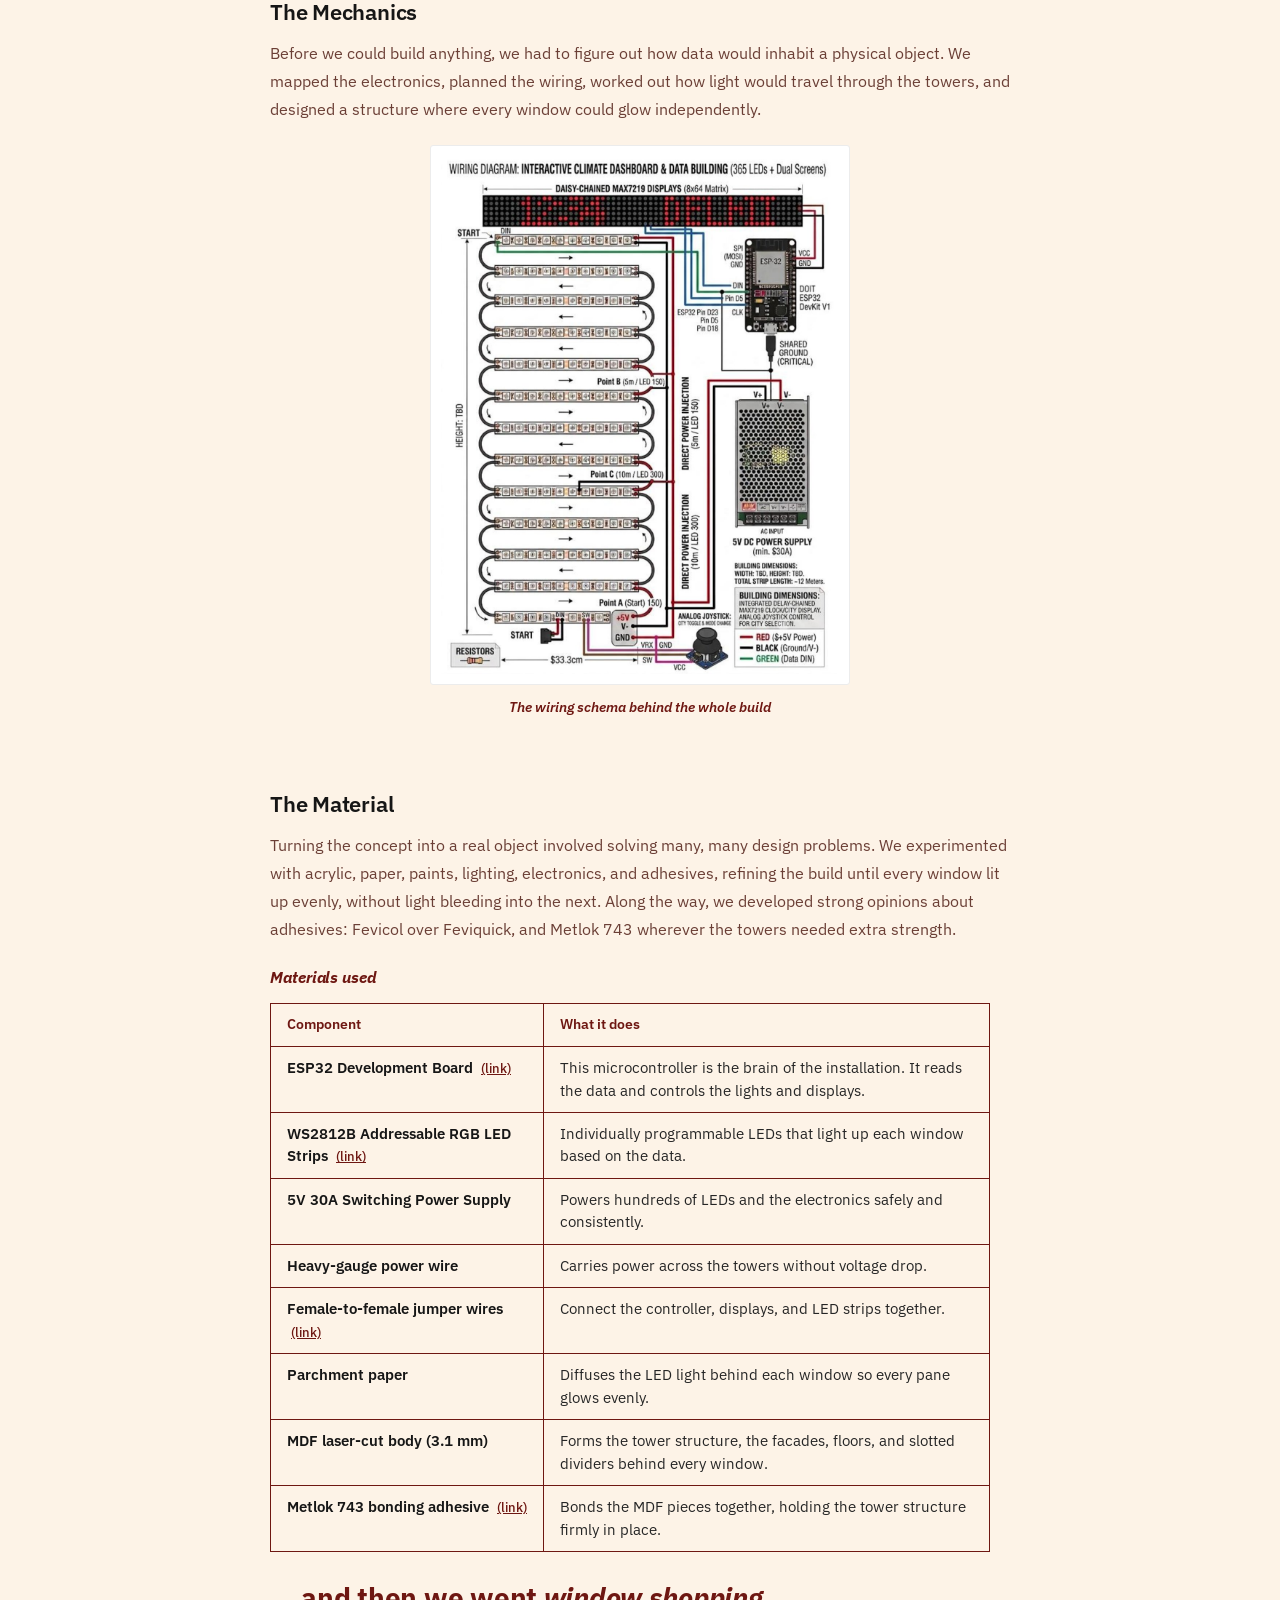
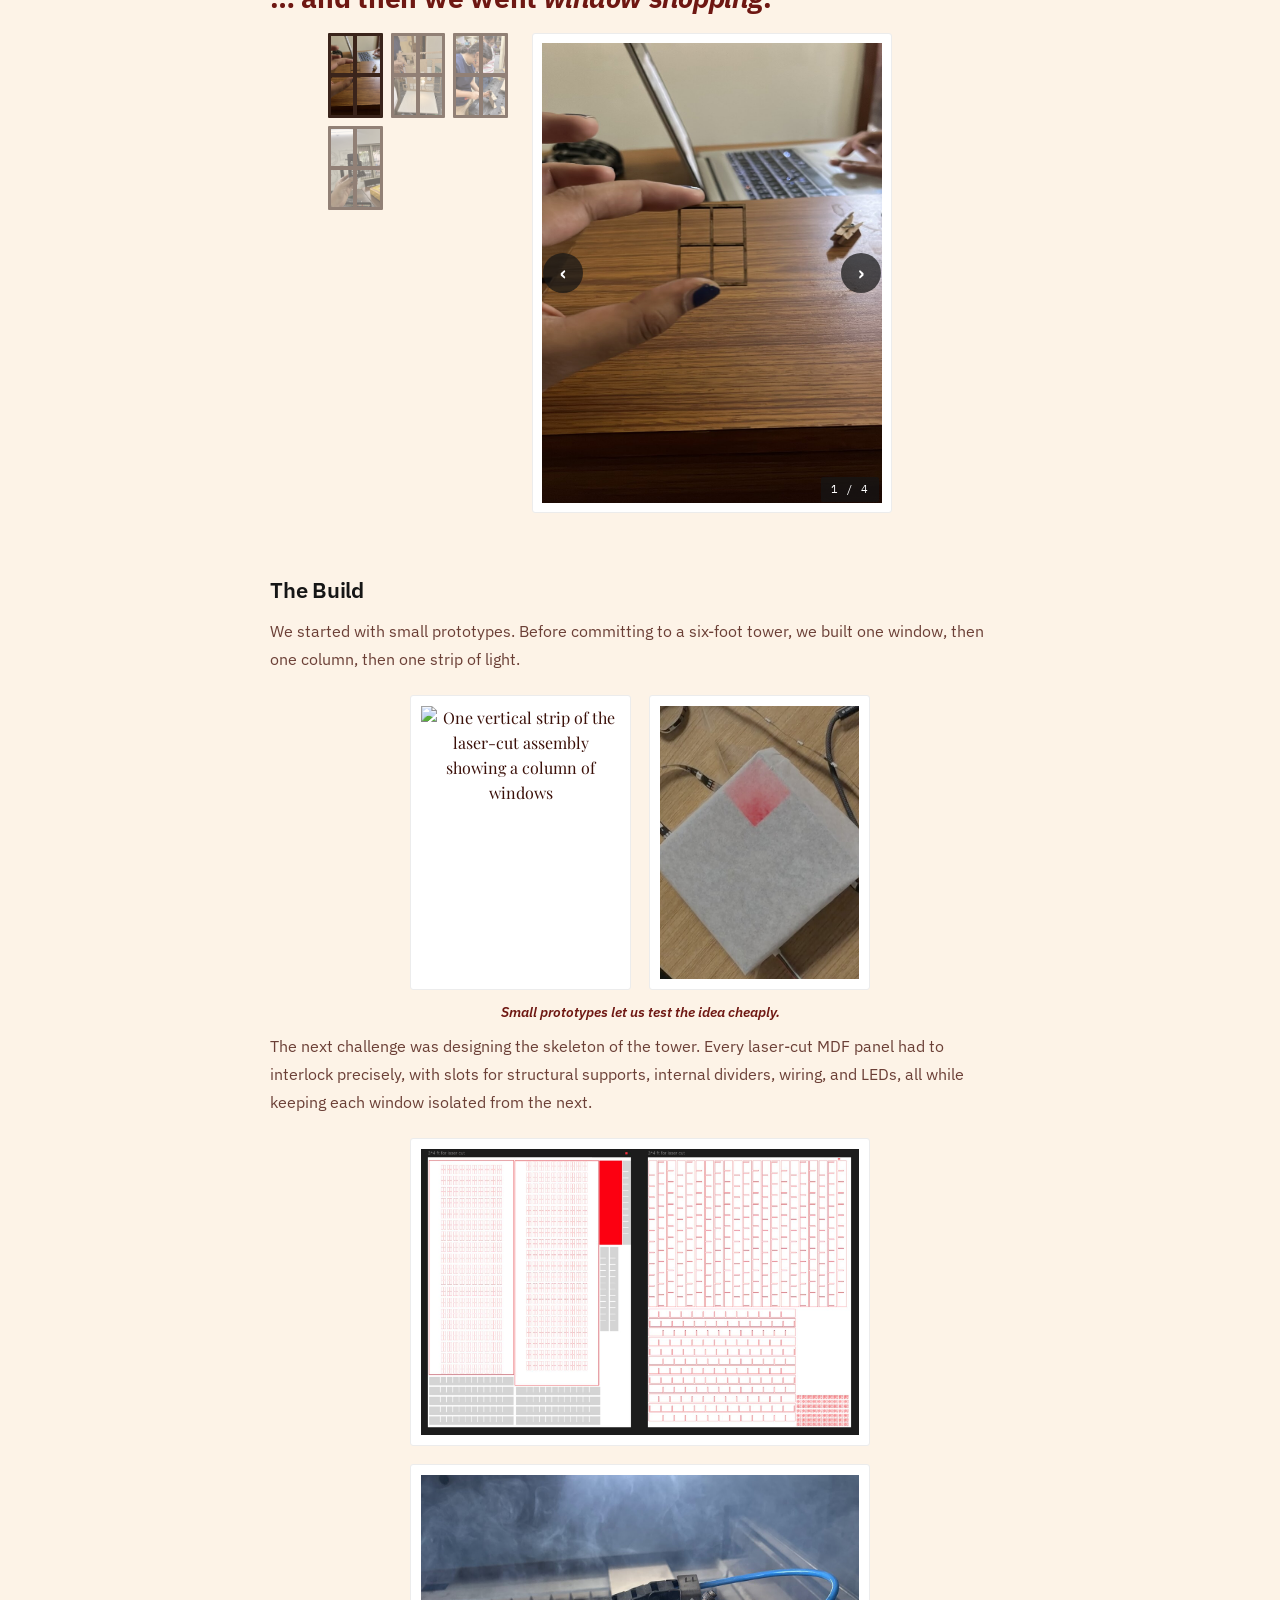
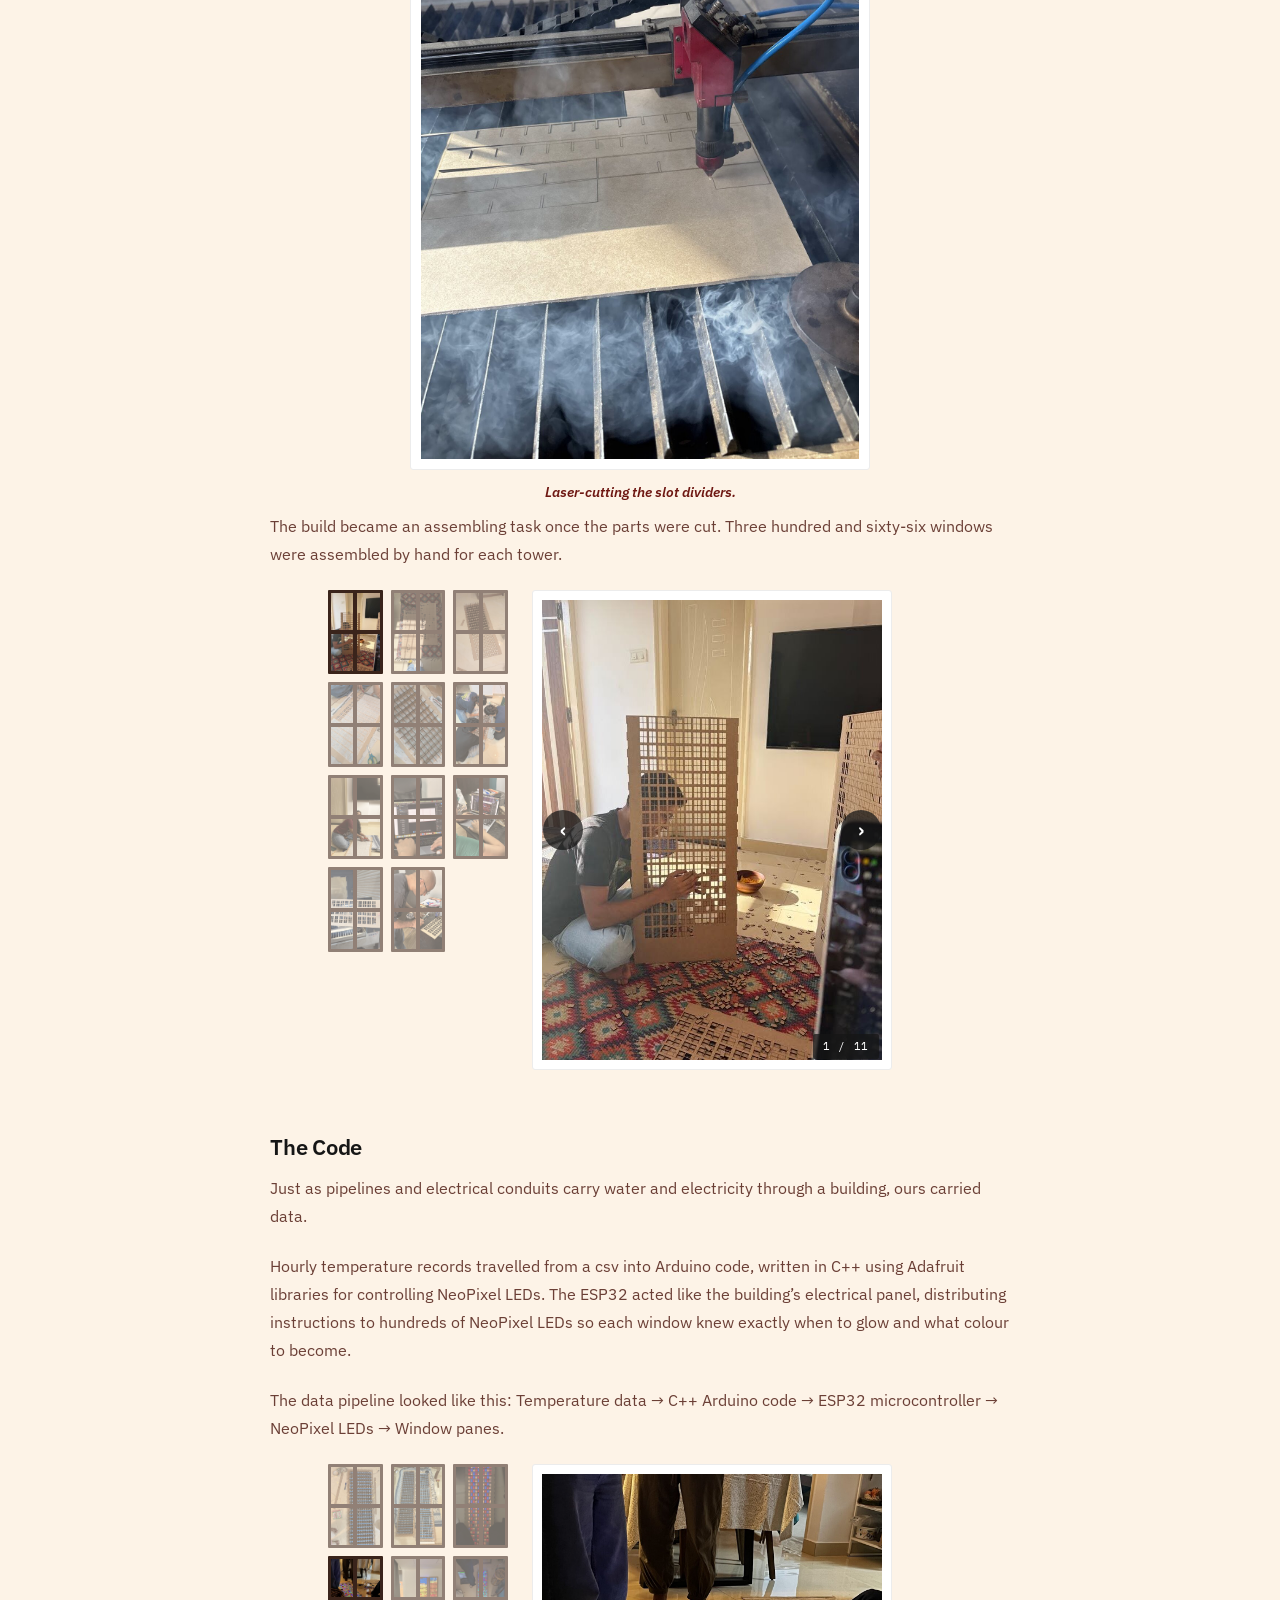
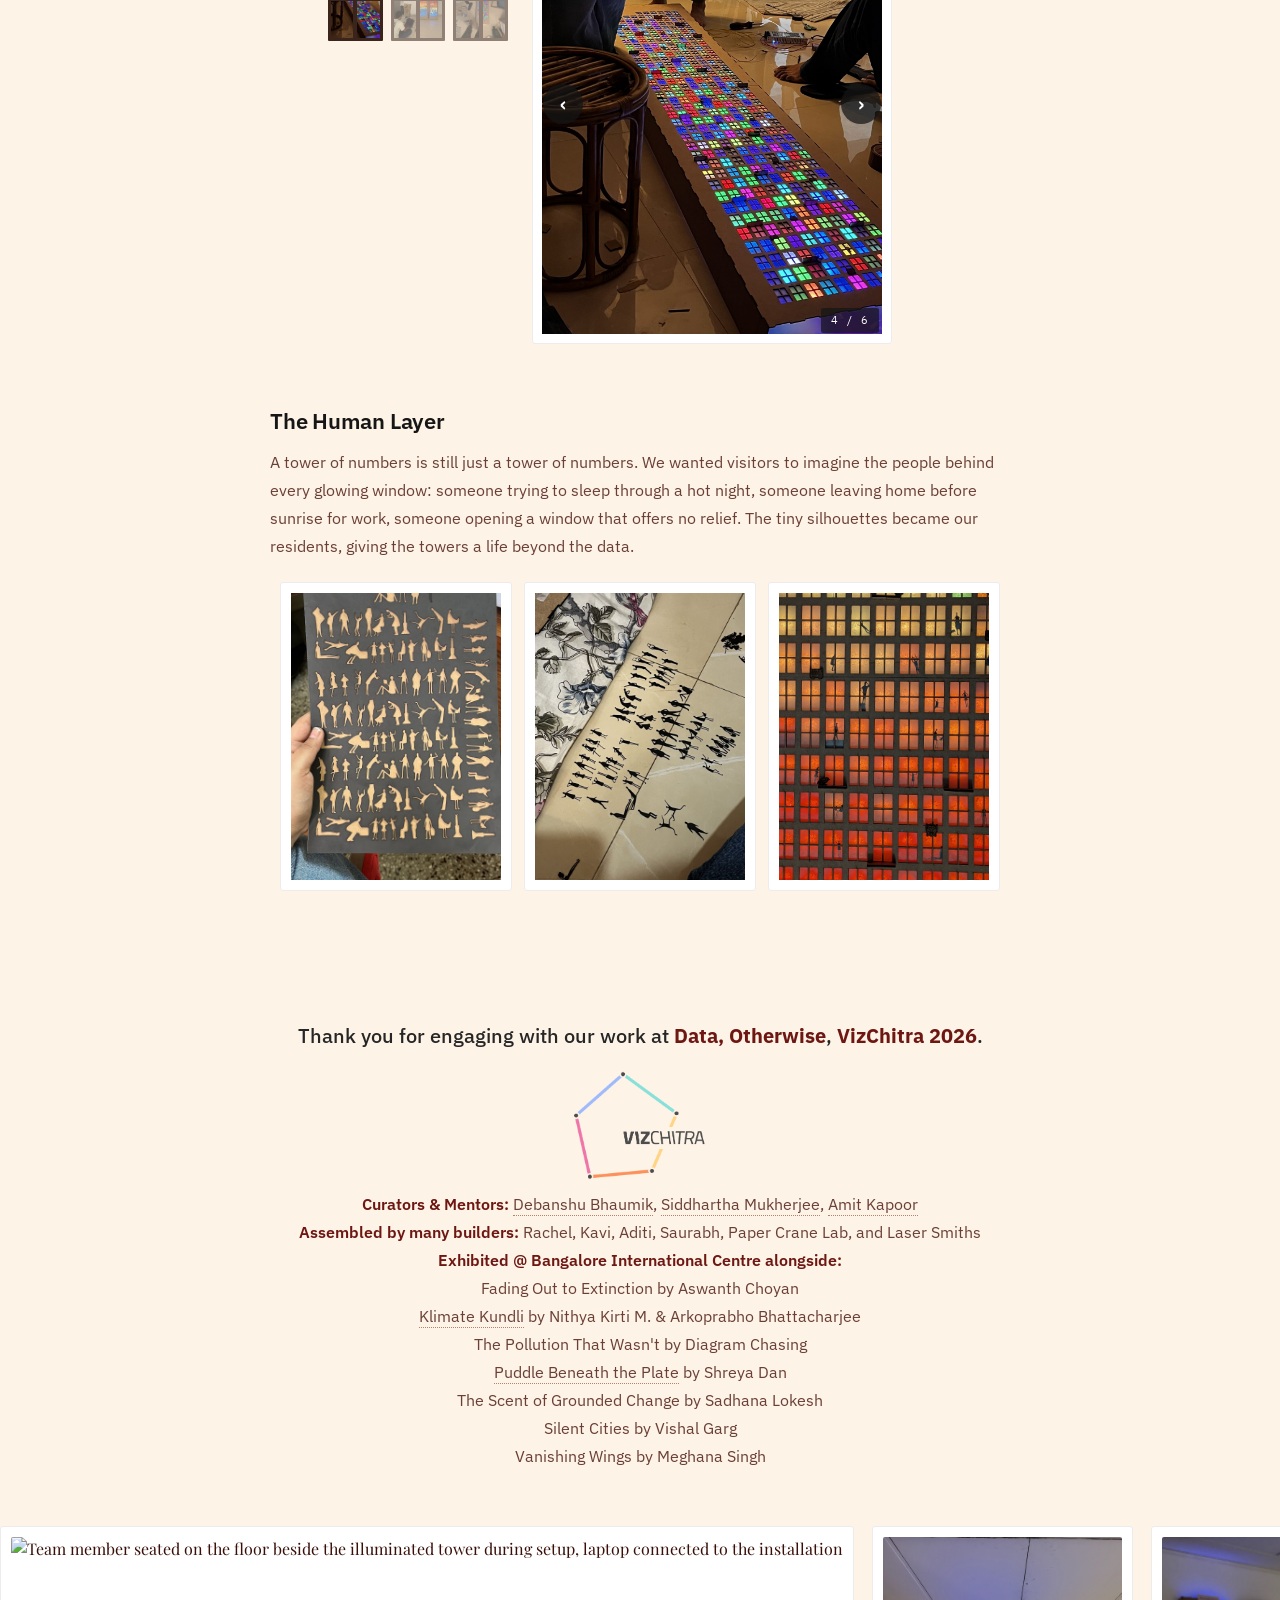
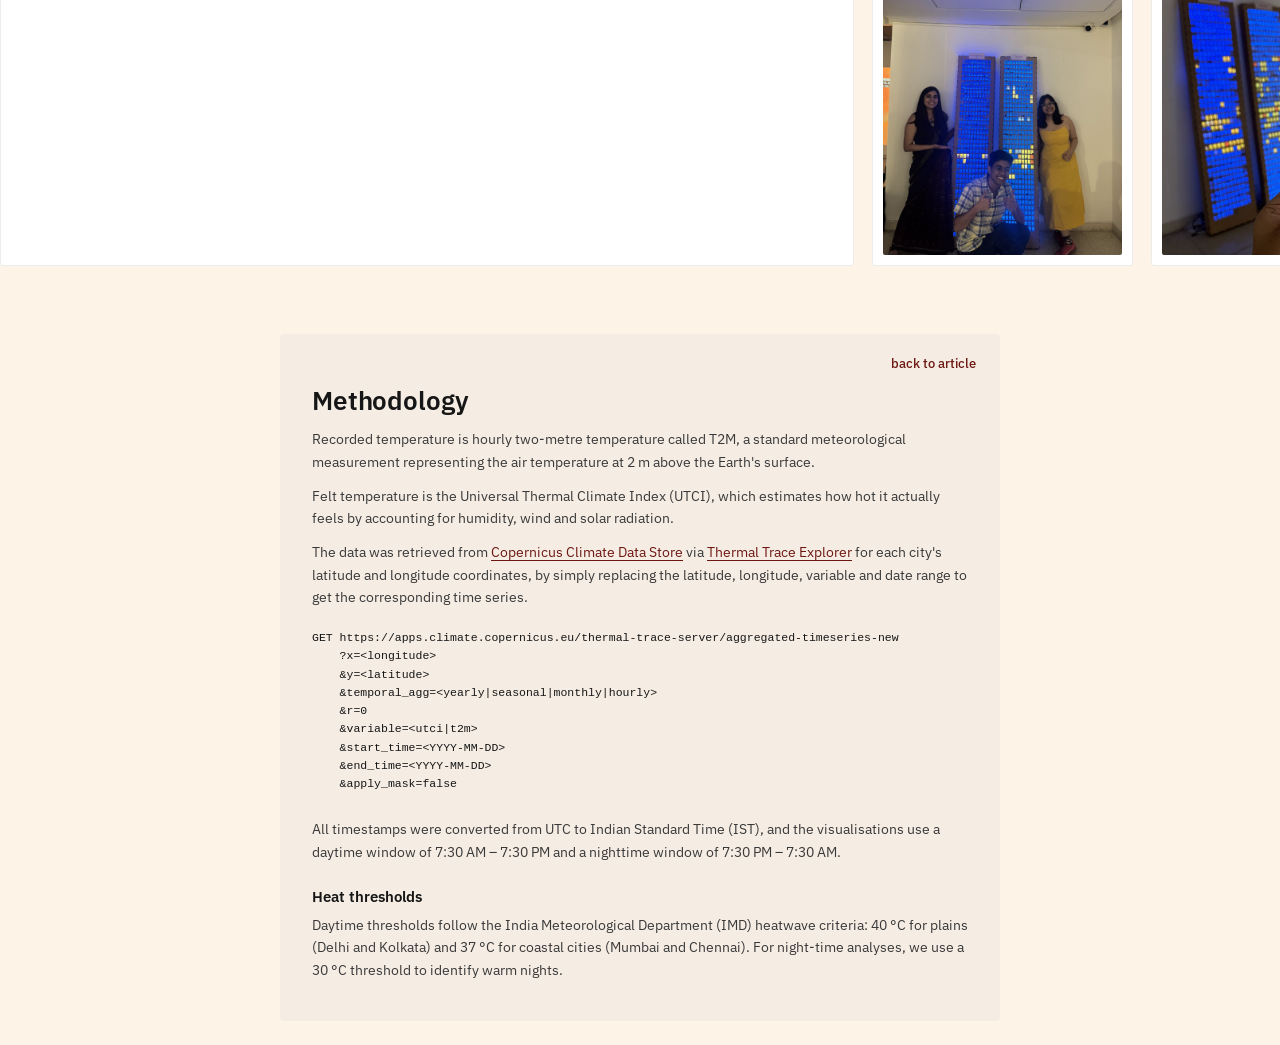
==== commit b43dbdc7: "add visiting-us-2 photo to Paneful Experience and closing carousels" ====
--- a/index.html
+++ b/index.html
@@ -595,6 +595,9 @@
                 </button>
                 <button class="exhibit-thumb" data-src="assets/exhibit-4.jpg" aria-label="Exhibition photo 5">
                   <img src="assets/exhibit-4.jpg" alt="">
+                </button>
+                <button class="exhibit-thumb" data-src="assets/visiting-us-2.jpeg" aria-label="Exhibition photo 6">
+                  <img src="assets/visiting-us-2.jpeg" alt="">
                 </button>
               </div>
             </div>
@@ -812,6 +815,7 @@
           <figure><img src="assets/exhibit-hero.jpg" alt="The full Panes of Heat installation"></figure>
           <figure><img src="assets/exhibit-2.jpg" alt="Exhibit view 2"></figure>
           <figure><img src="assets/visiting-us.jpg" alt="Visitors leaning in to look at the illuminated tower"></figure>
+          <figure><img src="assets/visiting-us-2.jpeg" alt="Visitors pointing at the illuminated towers during the exhibition"></figure>
           <figure><img src="assets/IMG_5.JPG" alt="Photograph of the finished laser-cut assembly"></figure>
           <figure><img src="assets/exhibit-3.jpg" alt="Exhibit view 3"></figure>
           <figure><img src="assets/exhibit-4.jpg" alt="Exhibit view 4"></figure>
@@ -828,6 +832,7 @@
           <figure aria-hidden="true"><img src="assets/exhibit-hero.jpg" alt=""></figure>
           <figure aria-hidden="true"><img src="assets/exhibit-2.jpg" alt=""></figure>
           <figure aria-hidden="true"><img src="assets/visiting-us.jpg" alt=""></figure>
+          <figure aria-hidden="true"><img src="assets/visiting-us-2.jpeg" alt=""></figure>
           <figure aria-hidden="true"><img src="assets/IMG_5.JPG" alt=""></figure>
           <figure aria-hidden="true"><img src="assets/exhibit-3.jpg" alt=""></figure>
           <figure aria-hidden="true"><img src="assets/exhibit-4.jpg" alt=""></figure>
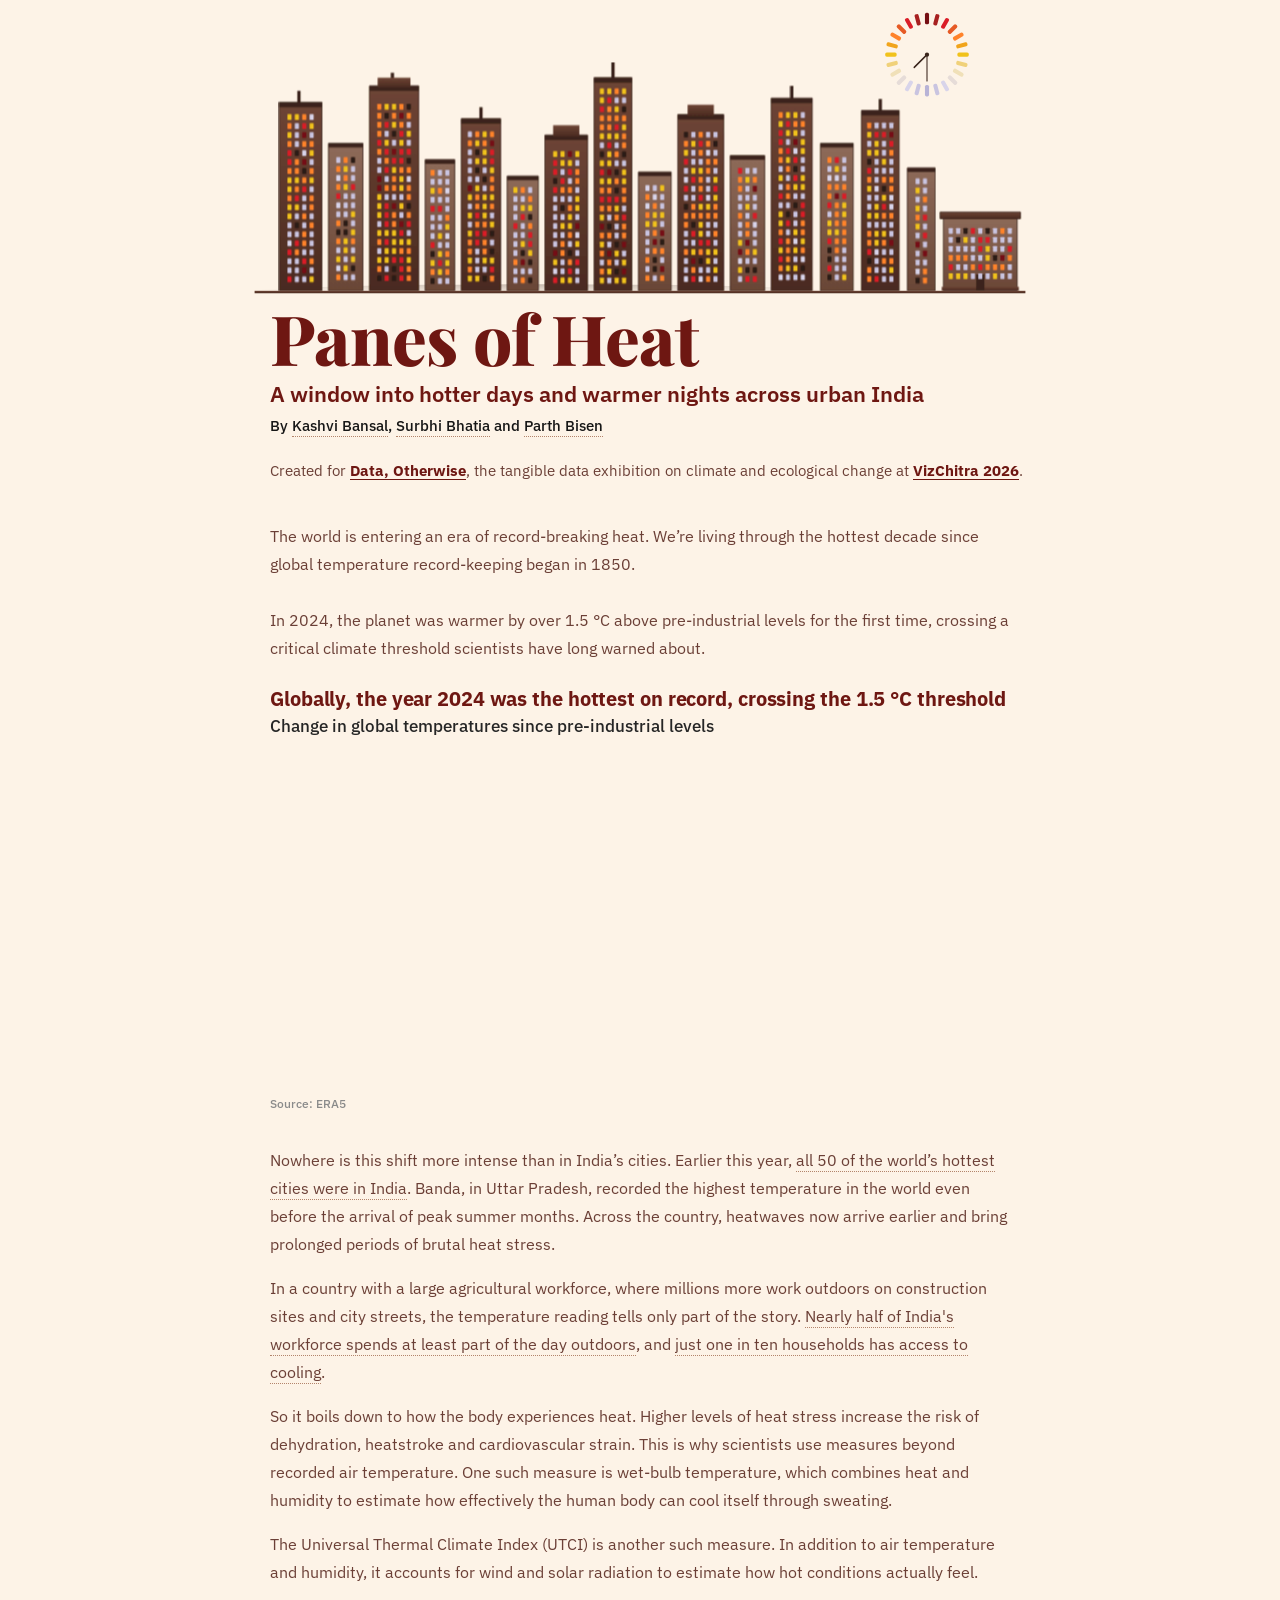
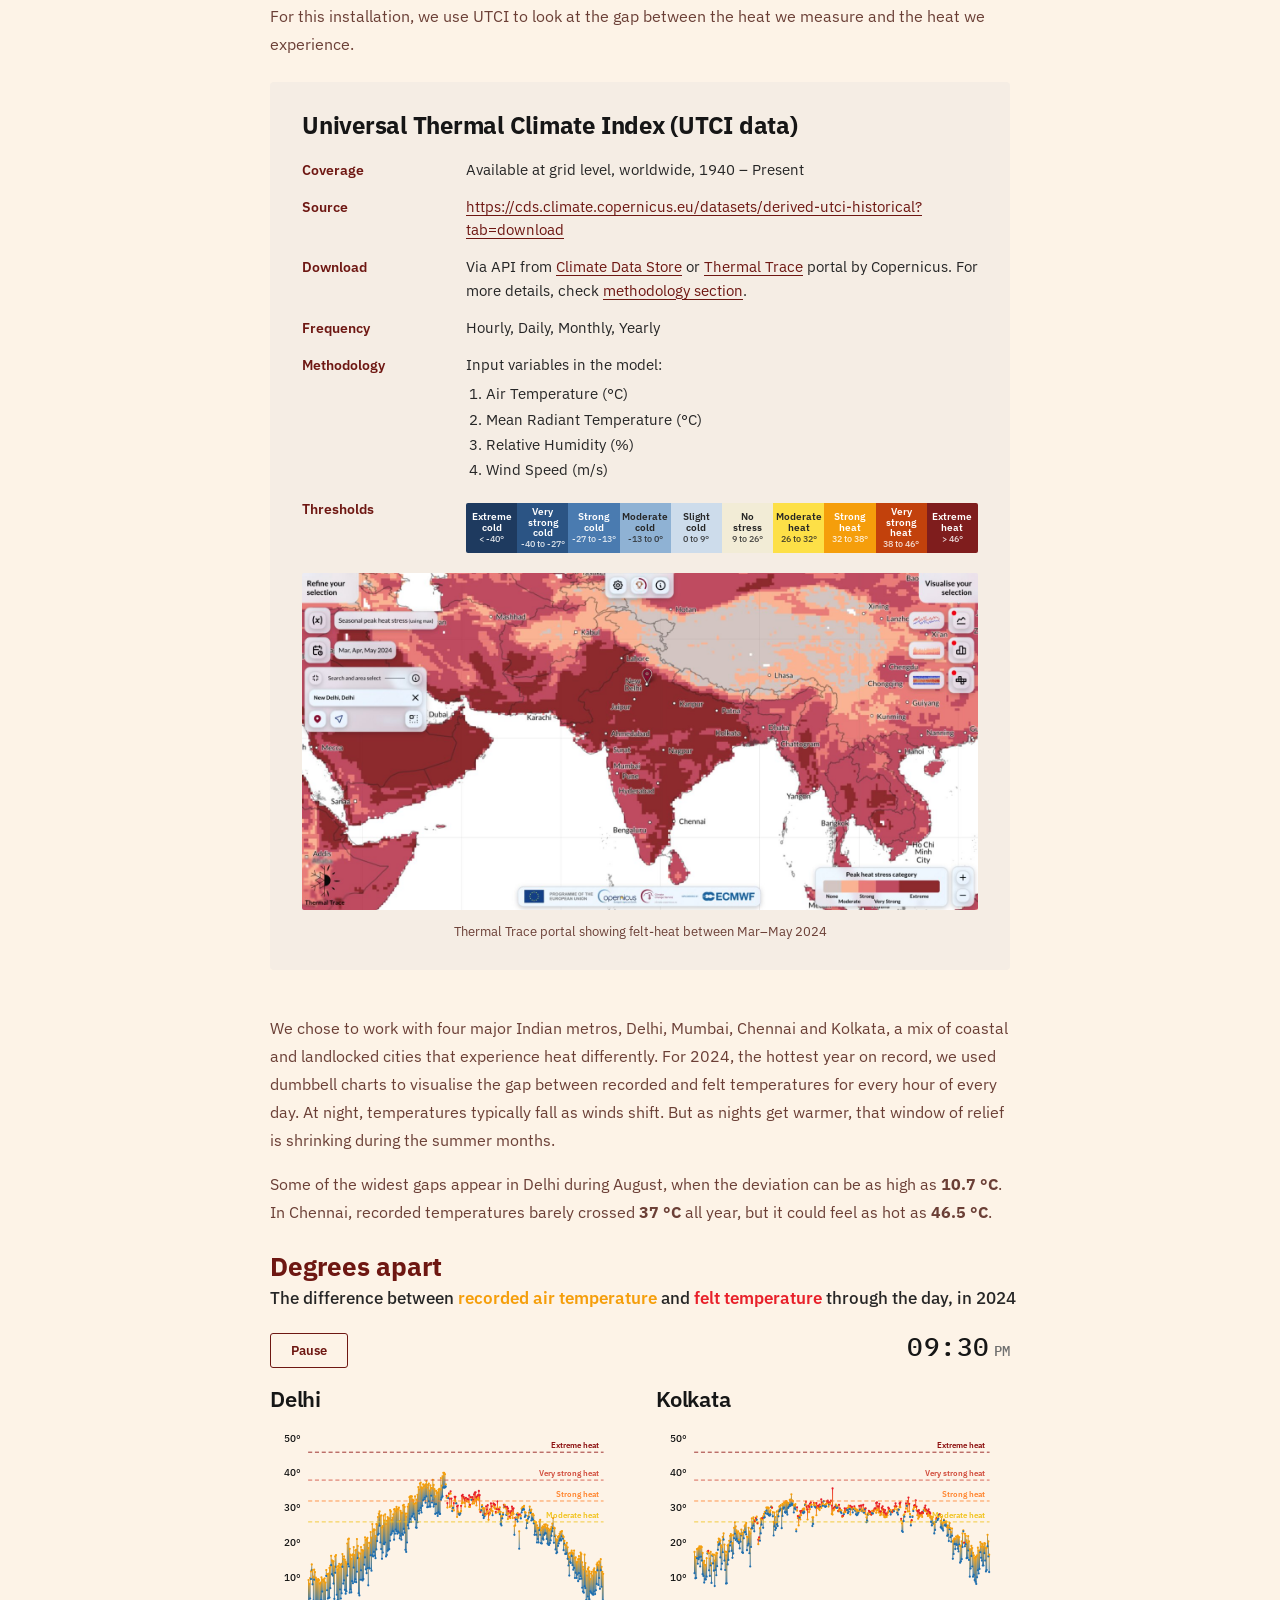
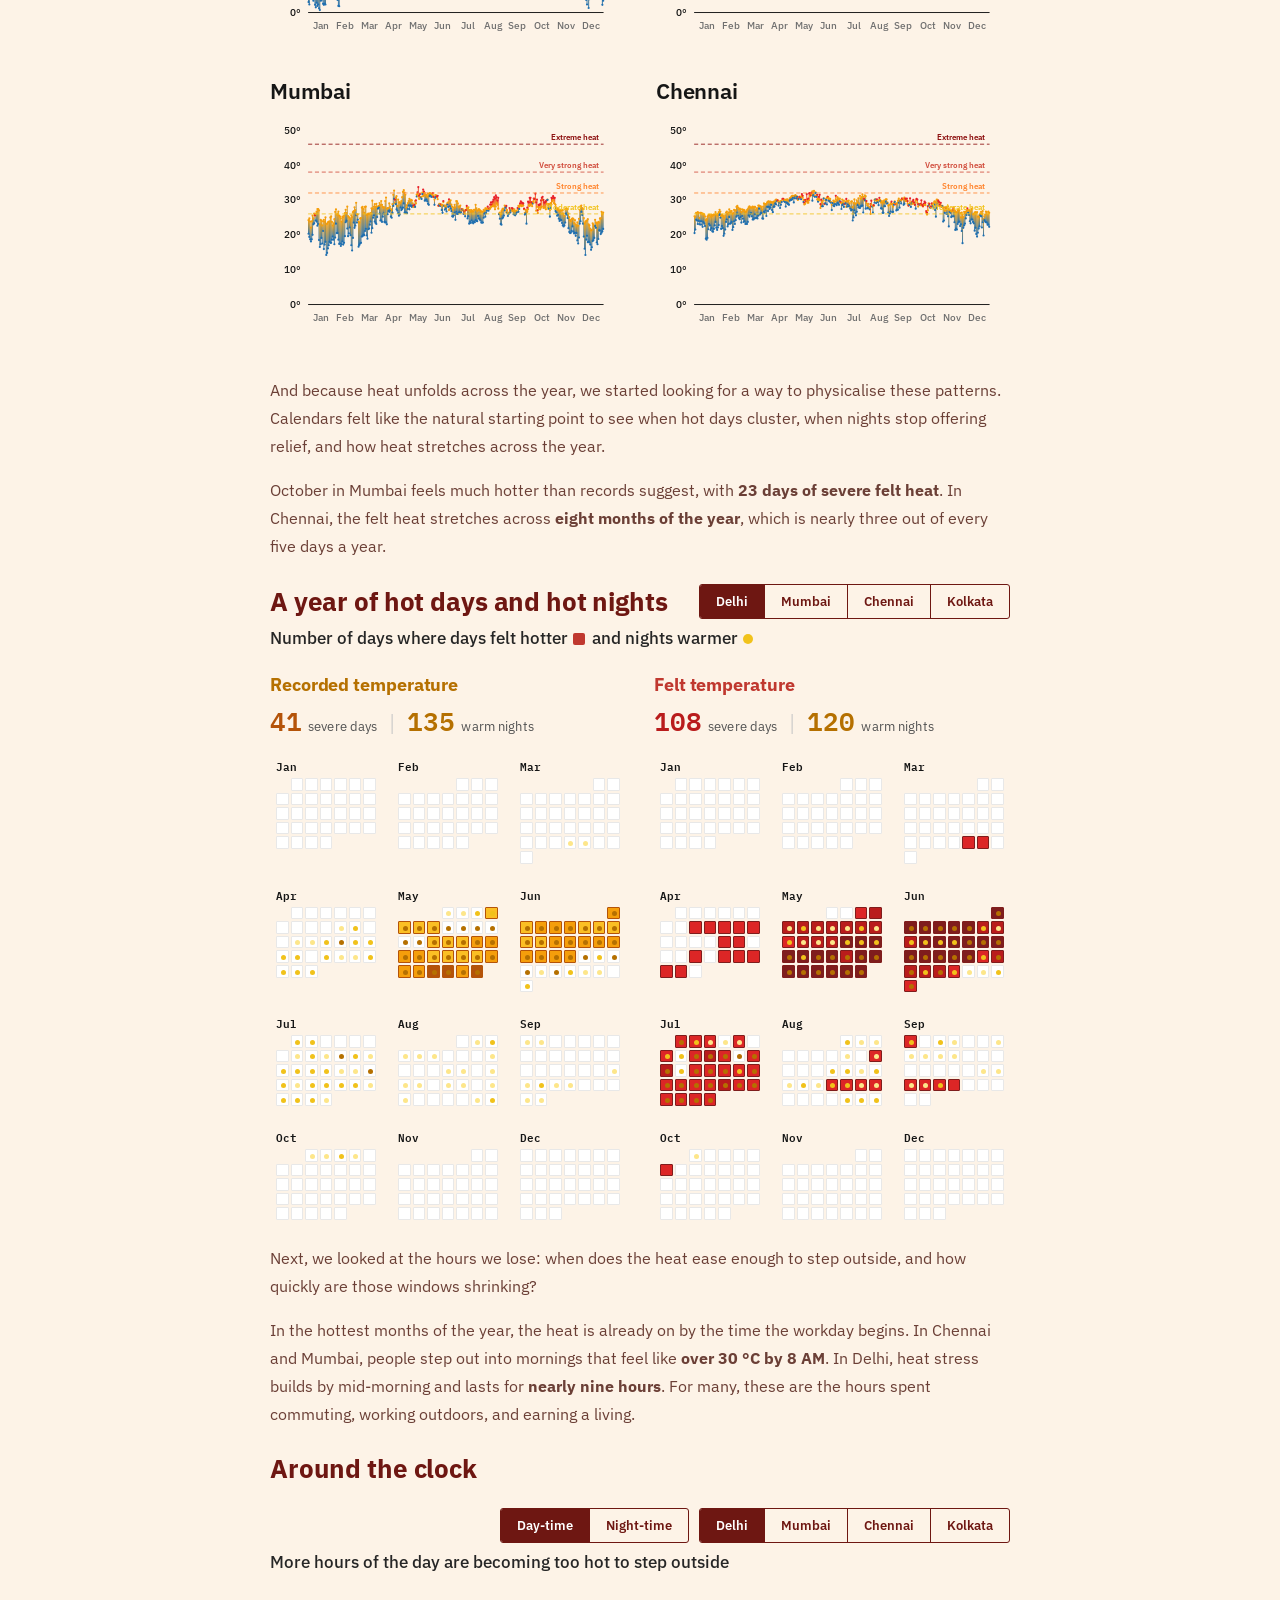
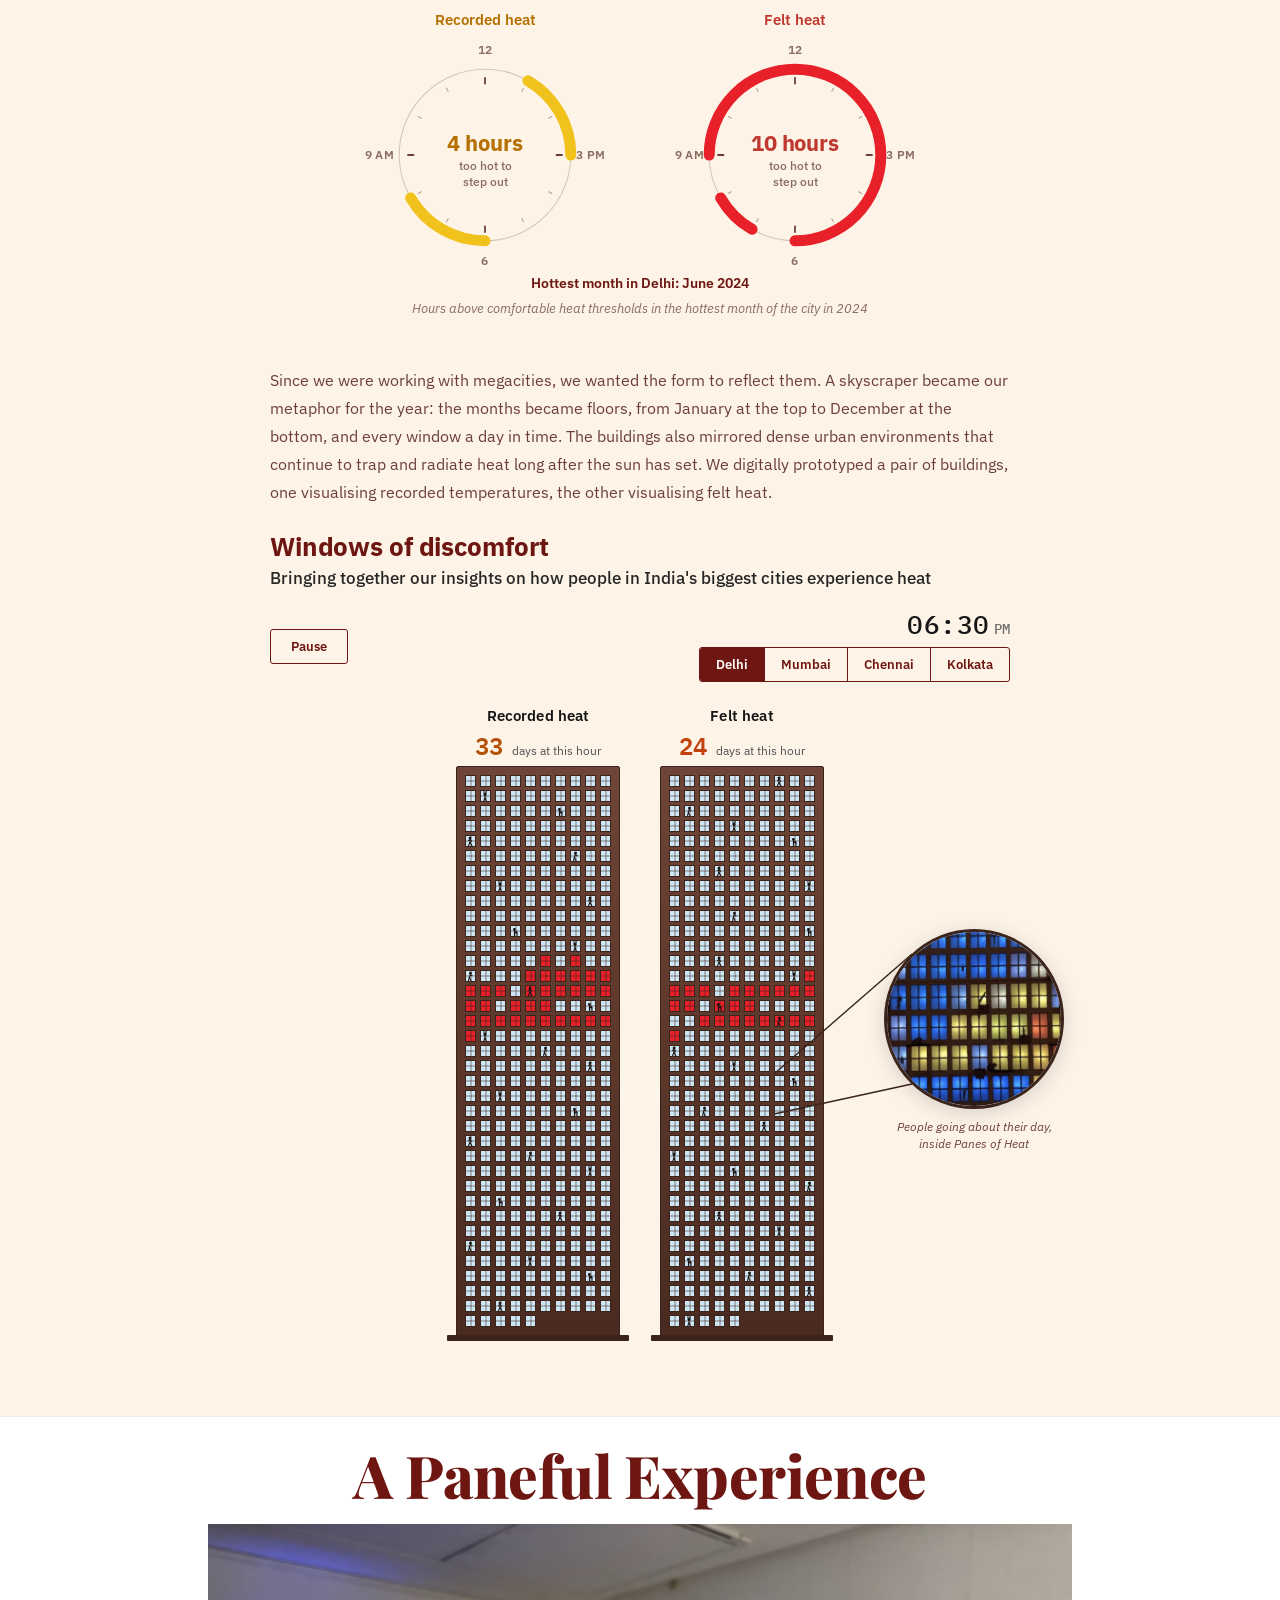
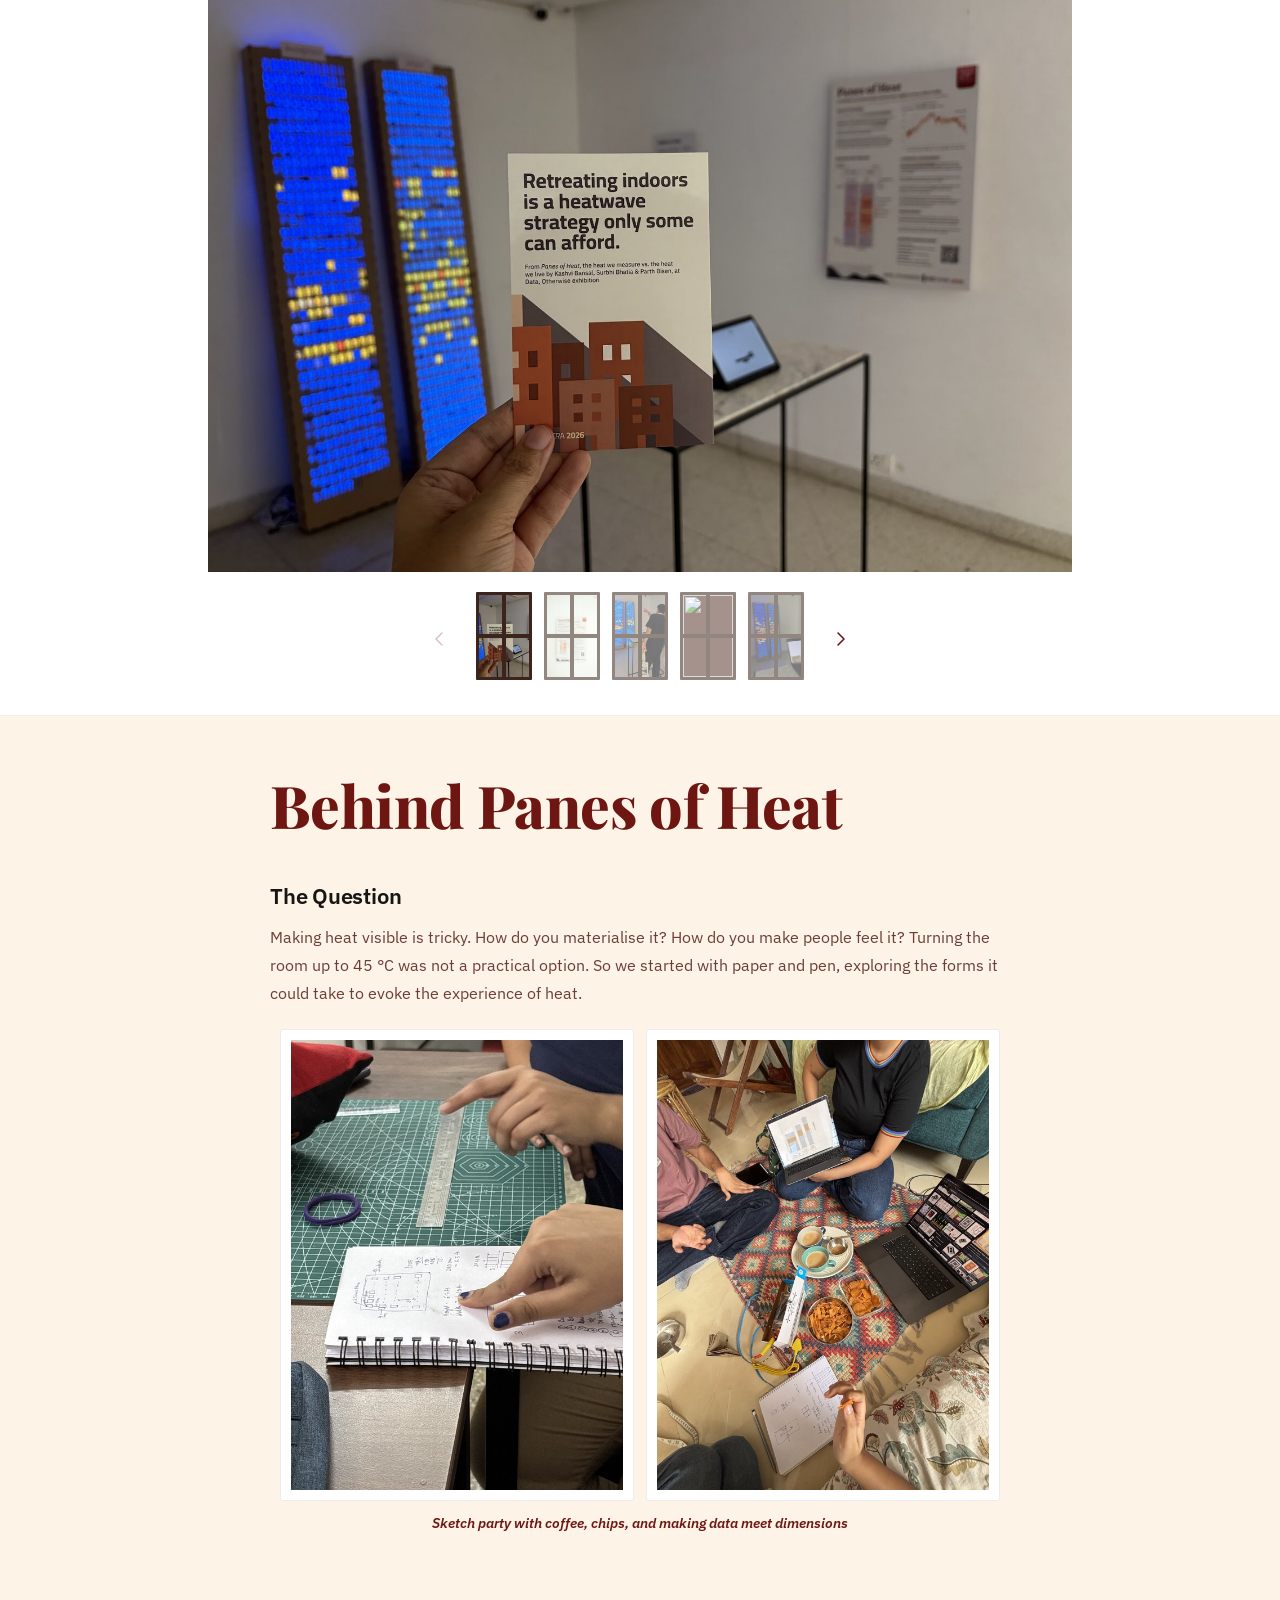
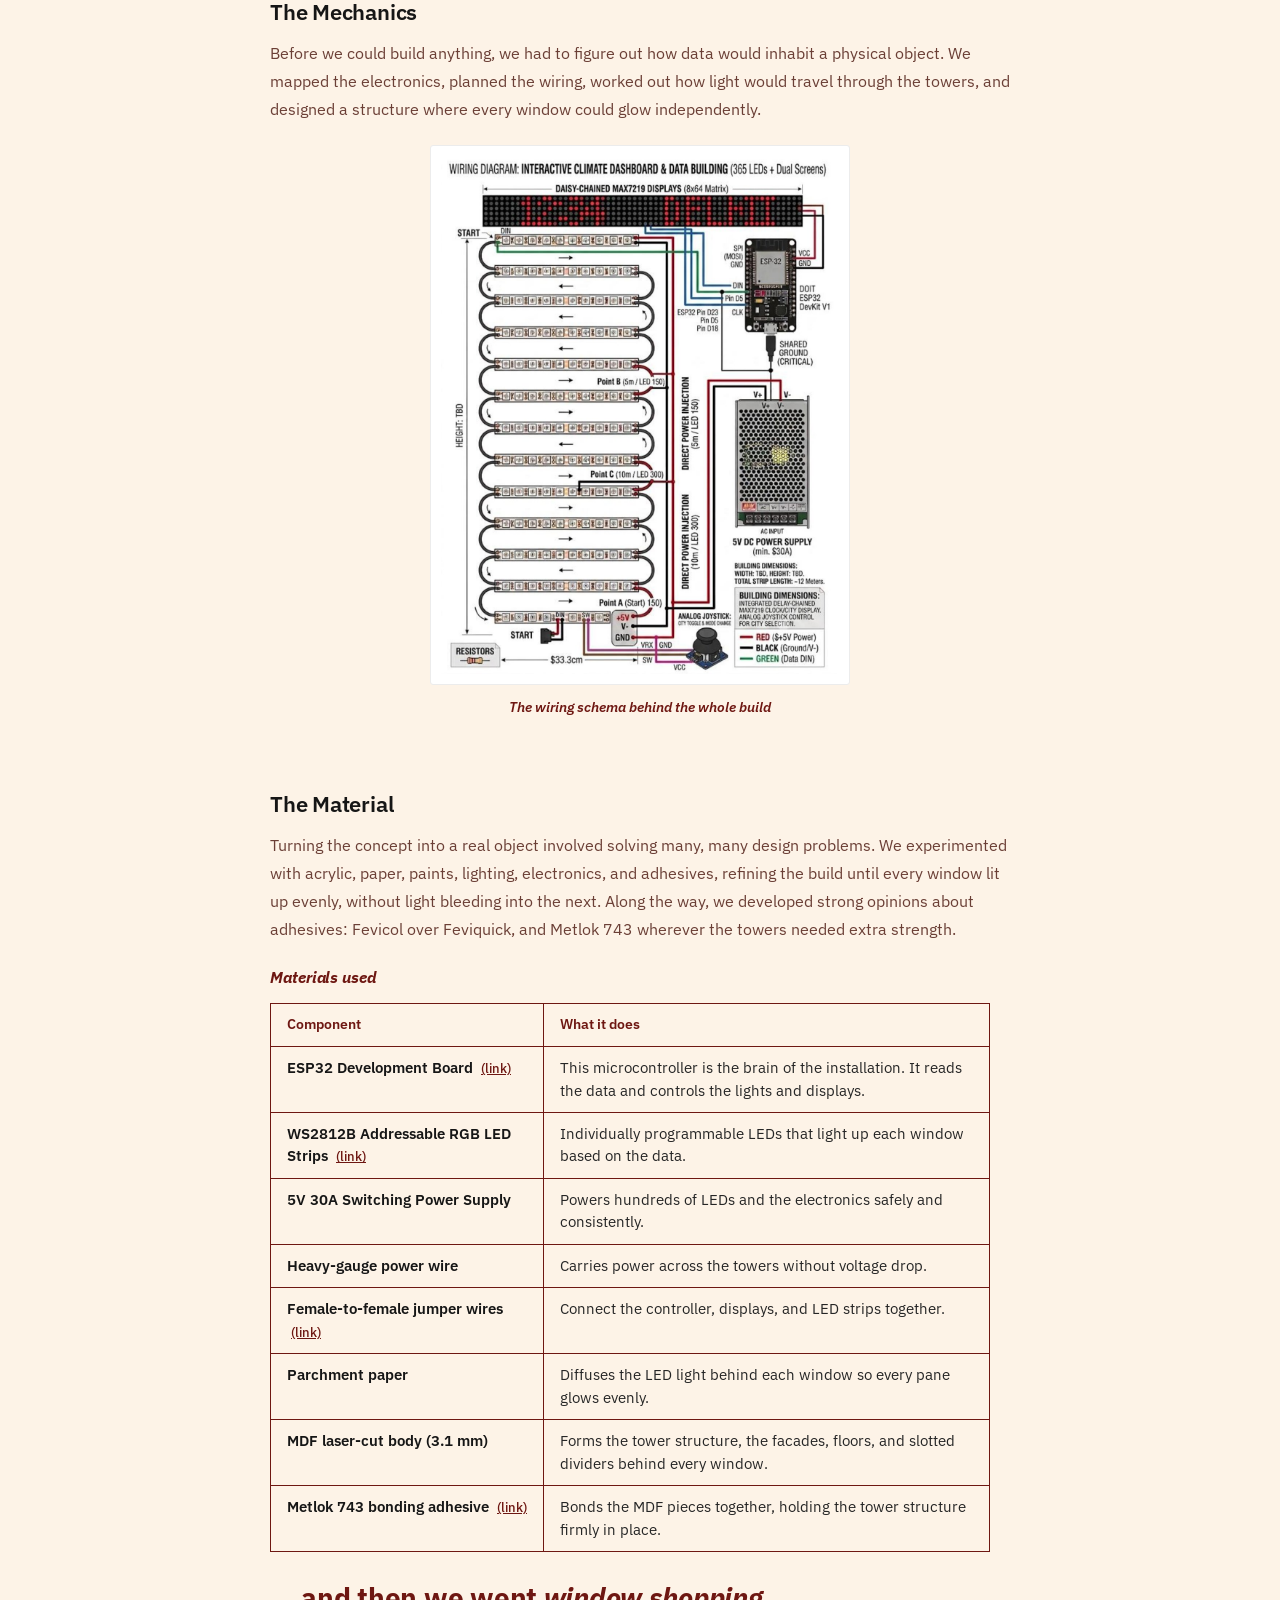
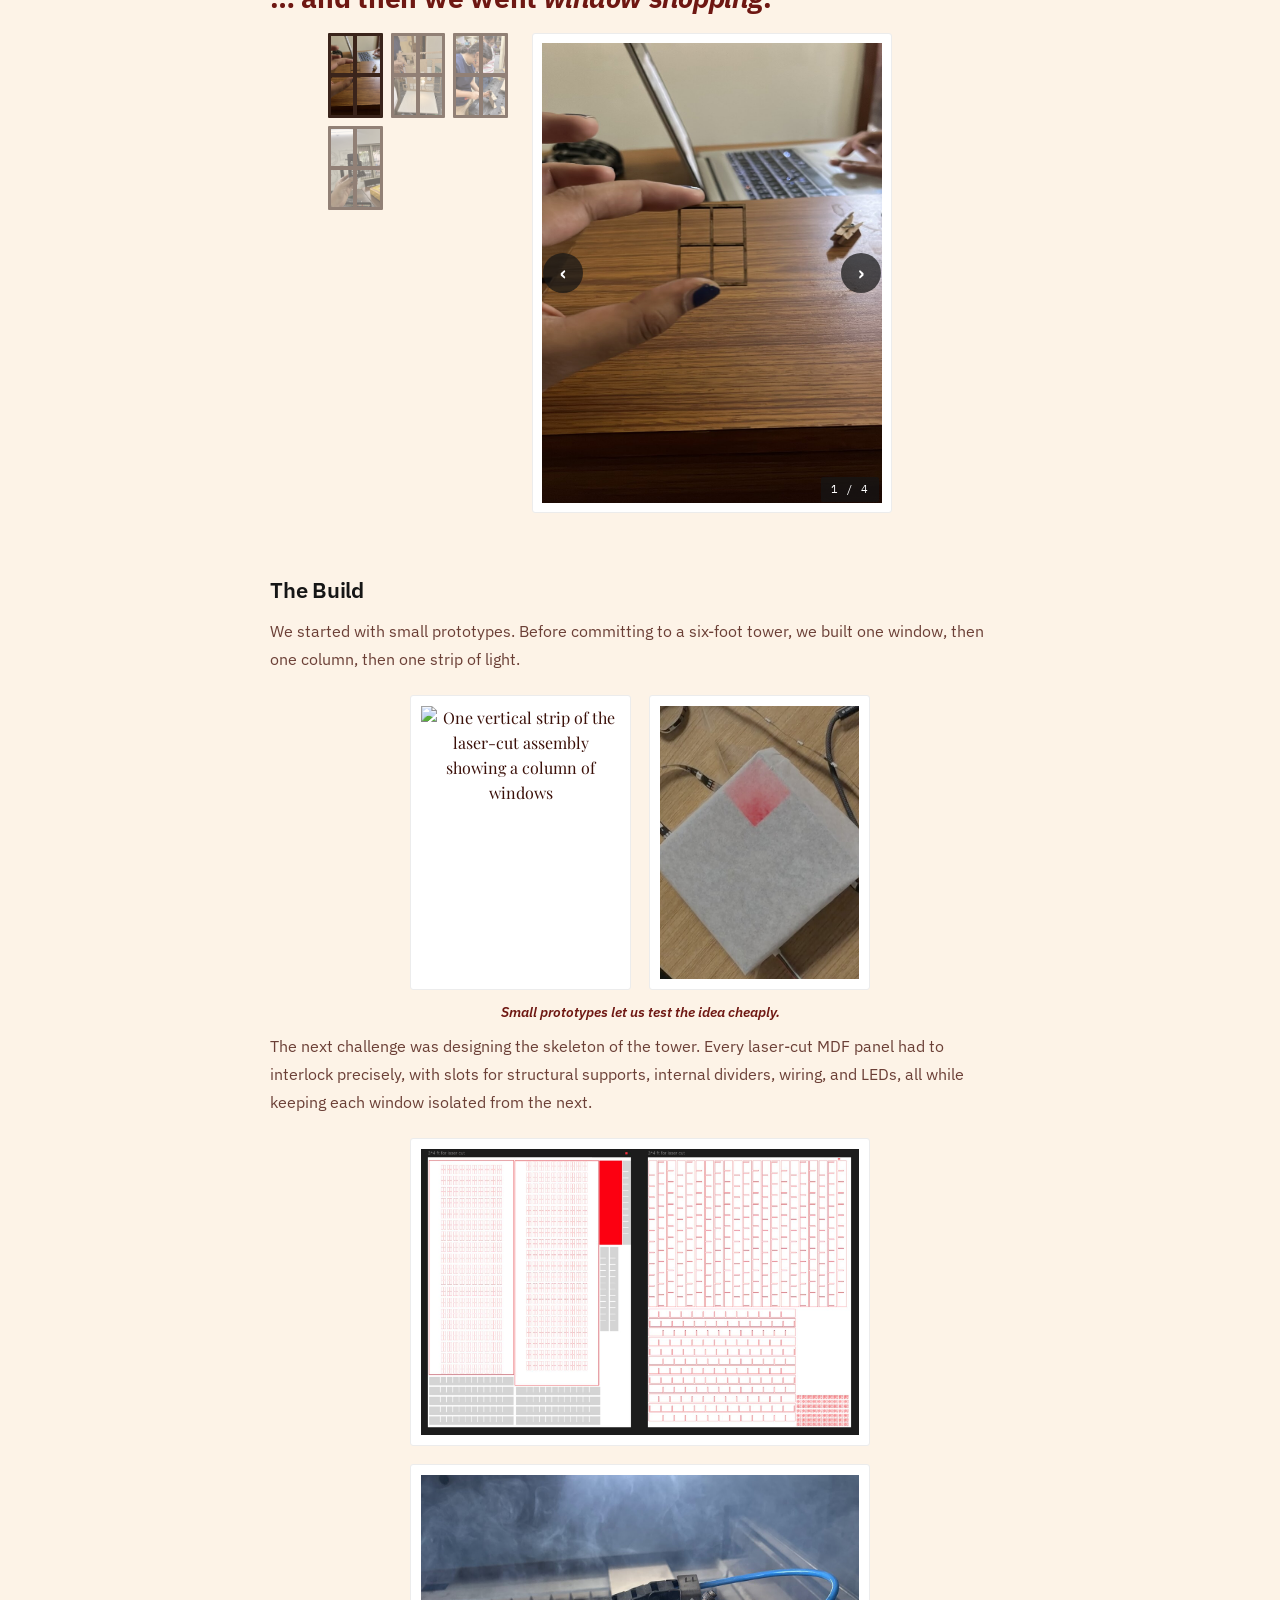
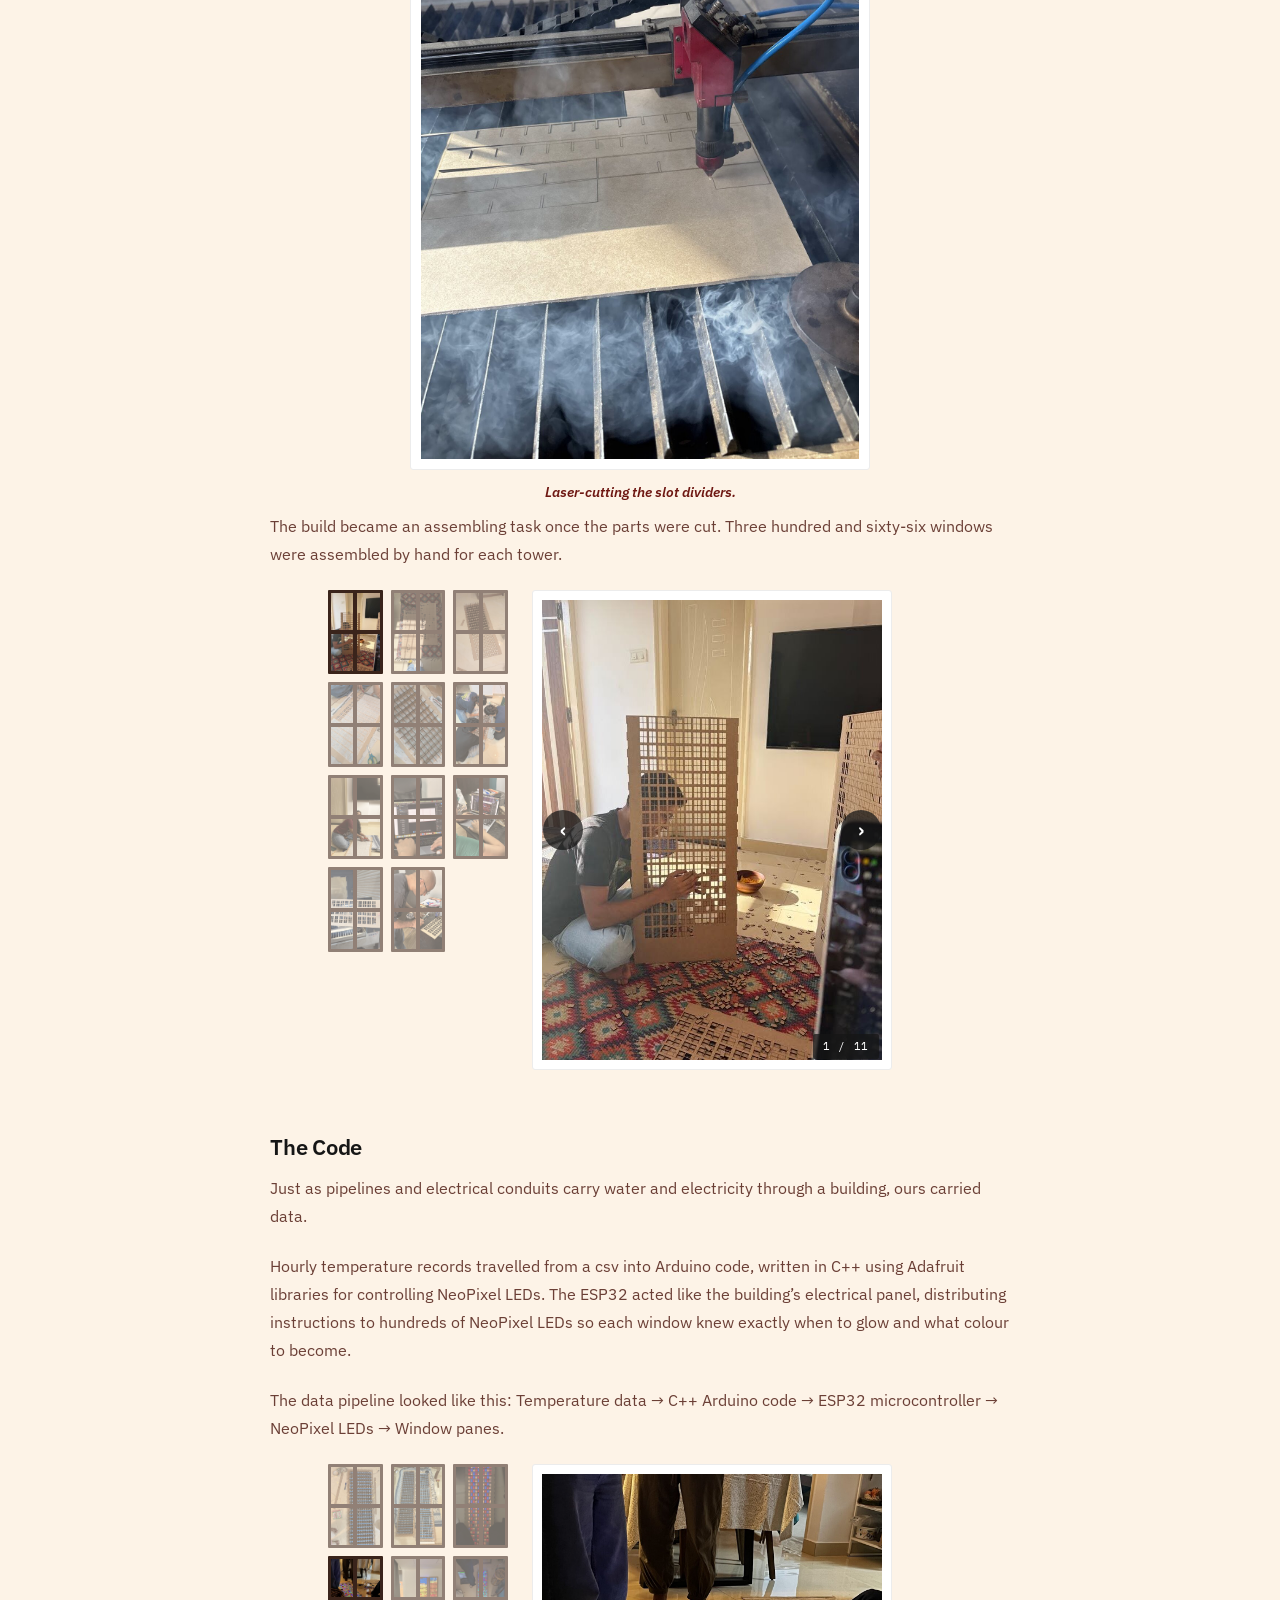
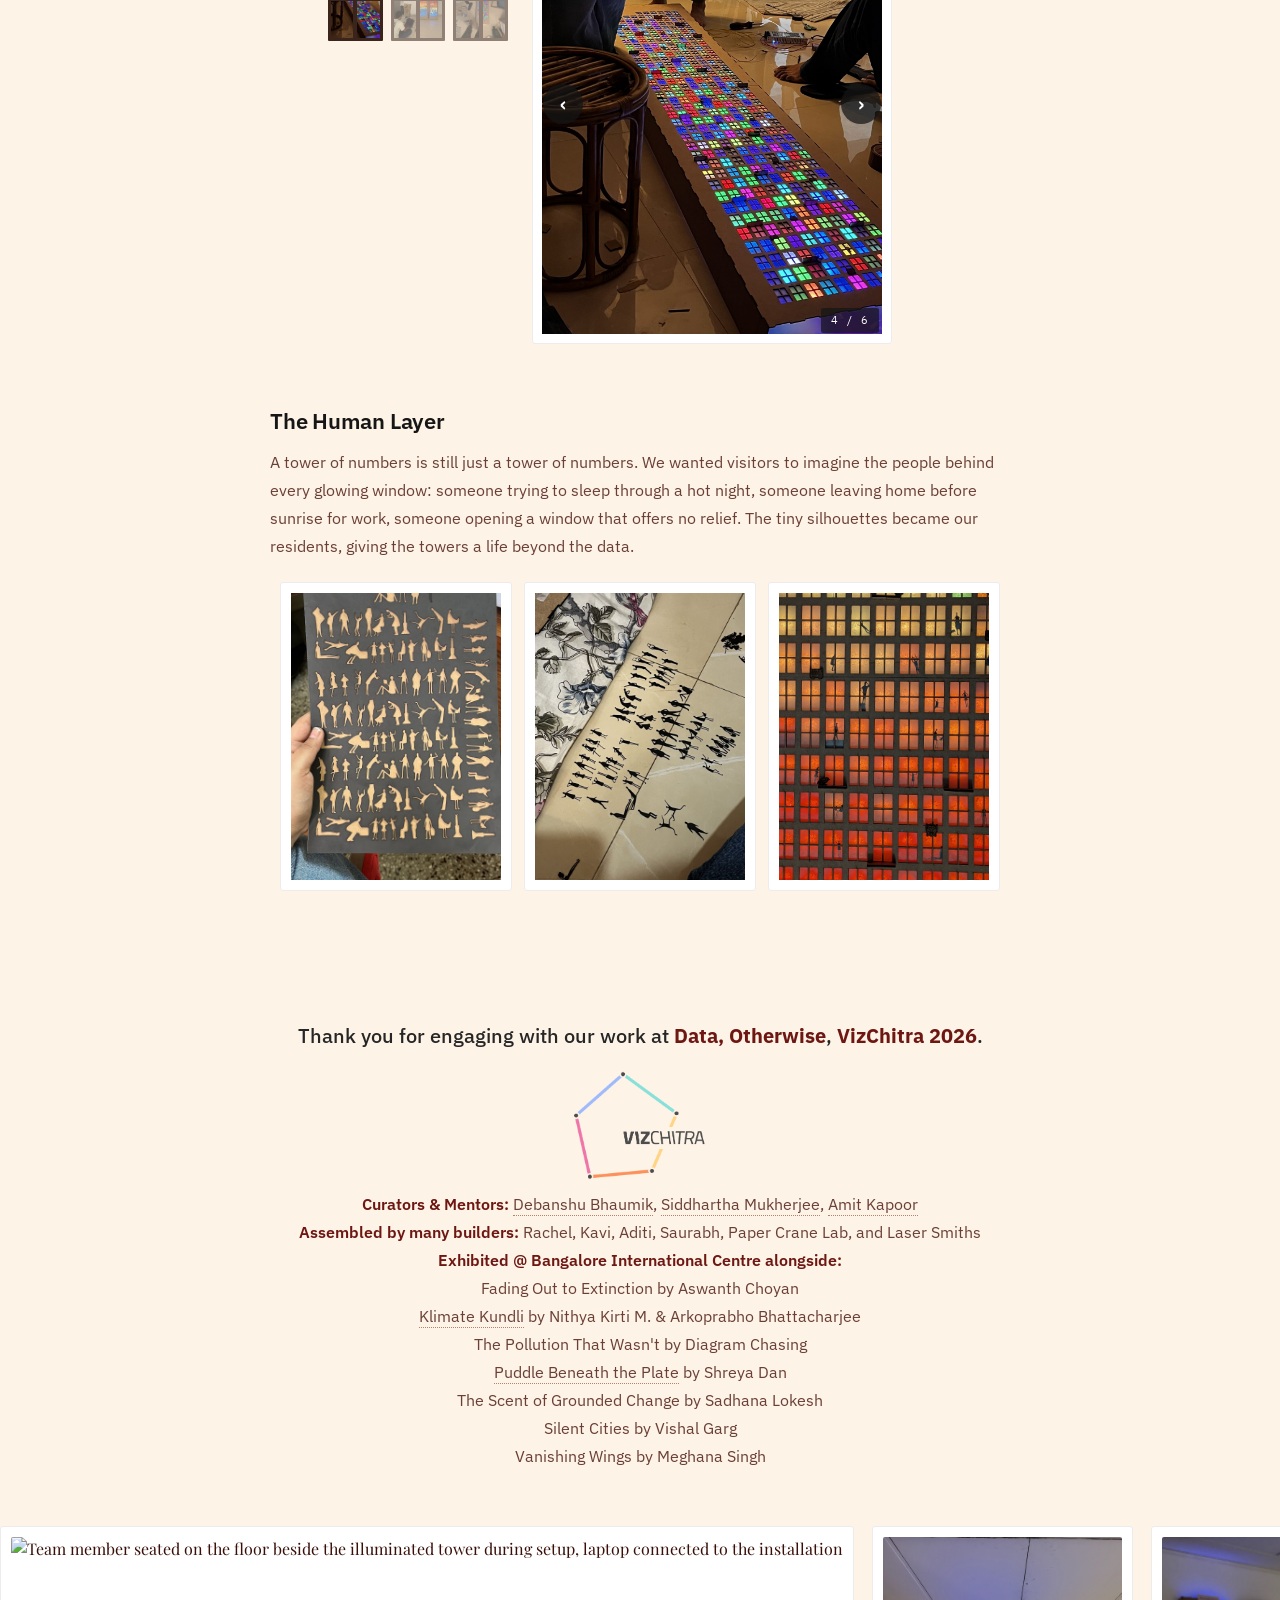
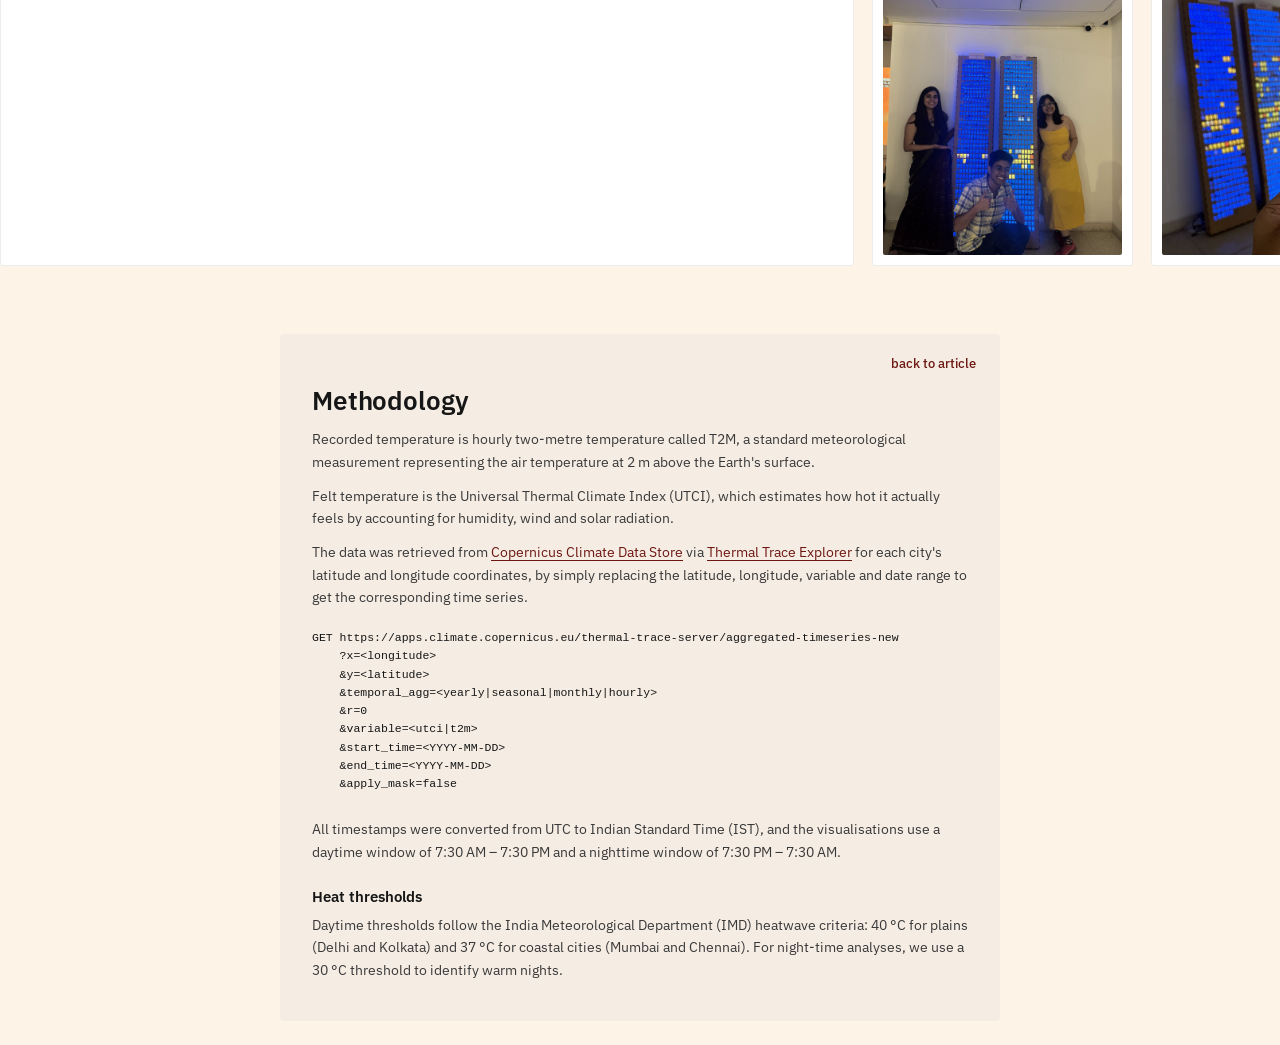
==== commit d03b0c56: "add visiting-us-2 photo to Paneful Experience and closing carousels" ====
--- a/index.html
+++ b/index.html
@@ -587,17 +587,17 @@
                 <button class="exhibit-thumb" data-src="assets/panes-sign.jpg" aria-label="Exhibition photo 2">
                   <img src="assets/panes-sign.jpg" alt="">
                 </button>
-                <button class="exhibit-thumb" data-src="assets/panes-more.jpg" aria-label="Exhibition photo 3">
+                <button class="exhibit-thumb" data-src="assets/visiting-us-2.jpeg" aria-label="Exhibition photo 3">
+                  <img src="assets/visiting-us-2.jpeg" alt="">
+                </button>
+                <button class="exhibit-thumb" data-src="assets/panes-more.jpg" aria-label="Exhibition photo 4">
                   <img src="assets/panes-more.jpg" alt="">
                 </button>
-                <button class="exhibit-thumb" data-src="assets/exhibit-2.jpg" aria-label="Exhibition photo 4">
+                <button class="exhibit-thumb" data-src="assets/exhibit-2.jpg" aria-label="Exhibition photo 5">
                   <img src="assets/exhibit-2.jpg" alt="">
                 </button>
-                <button class="exhibit-thumb" data-src="assets/exhibit-4.jpg" aria-label="Exhibition photo 5">
+                <button class="exhibit-thumb" data-src="assets/exhibit-4.jpg" aria-label="Exhibition photo 6">
                   <img src="assets/exhibit-4.jpg" alt="">
-                </button>
-                <button class="exhibit-thumb" data-src="assets/visiting-us-2.jpeg" aria-label="Exhibition photo 6">
-                  <img src="assets/visiting-us-2.jpeg" alt="">
                 </button>
               </div>
             </div>
